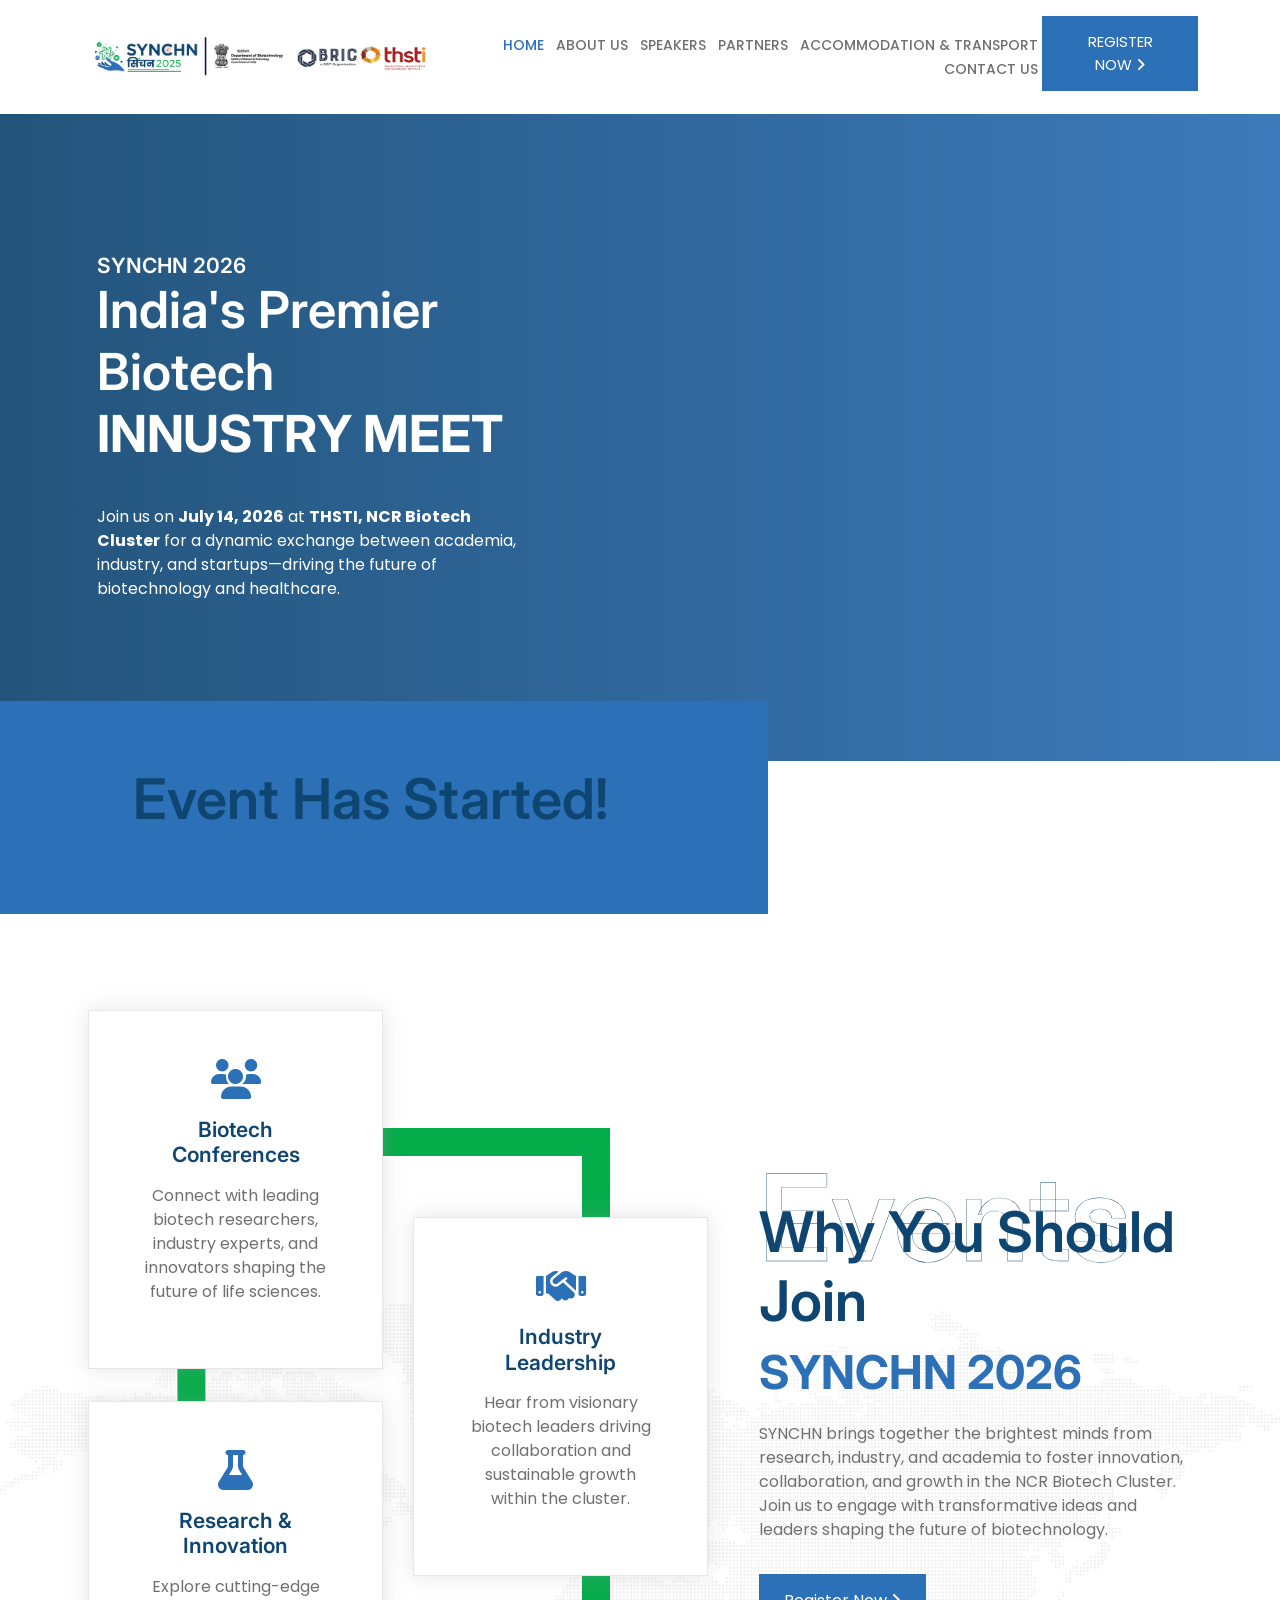
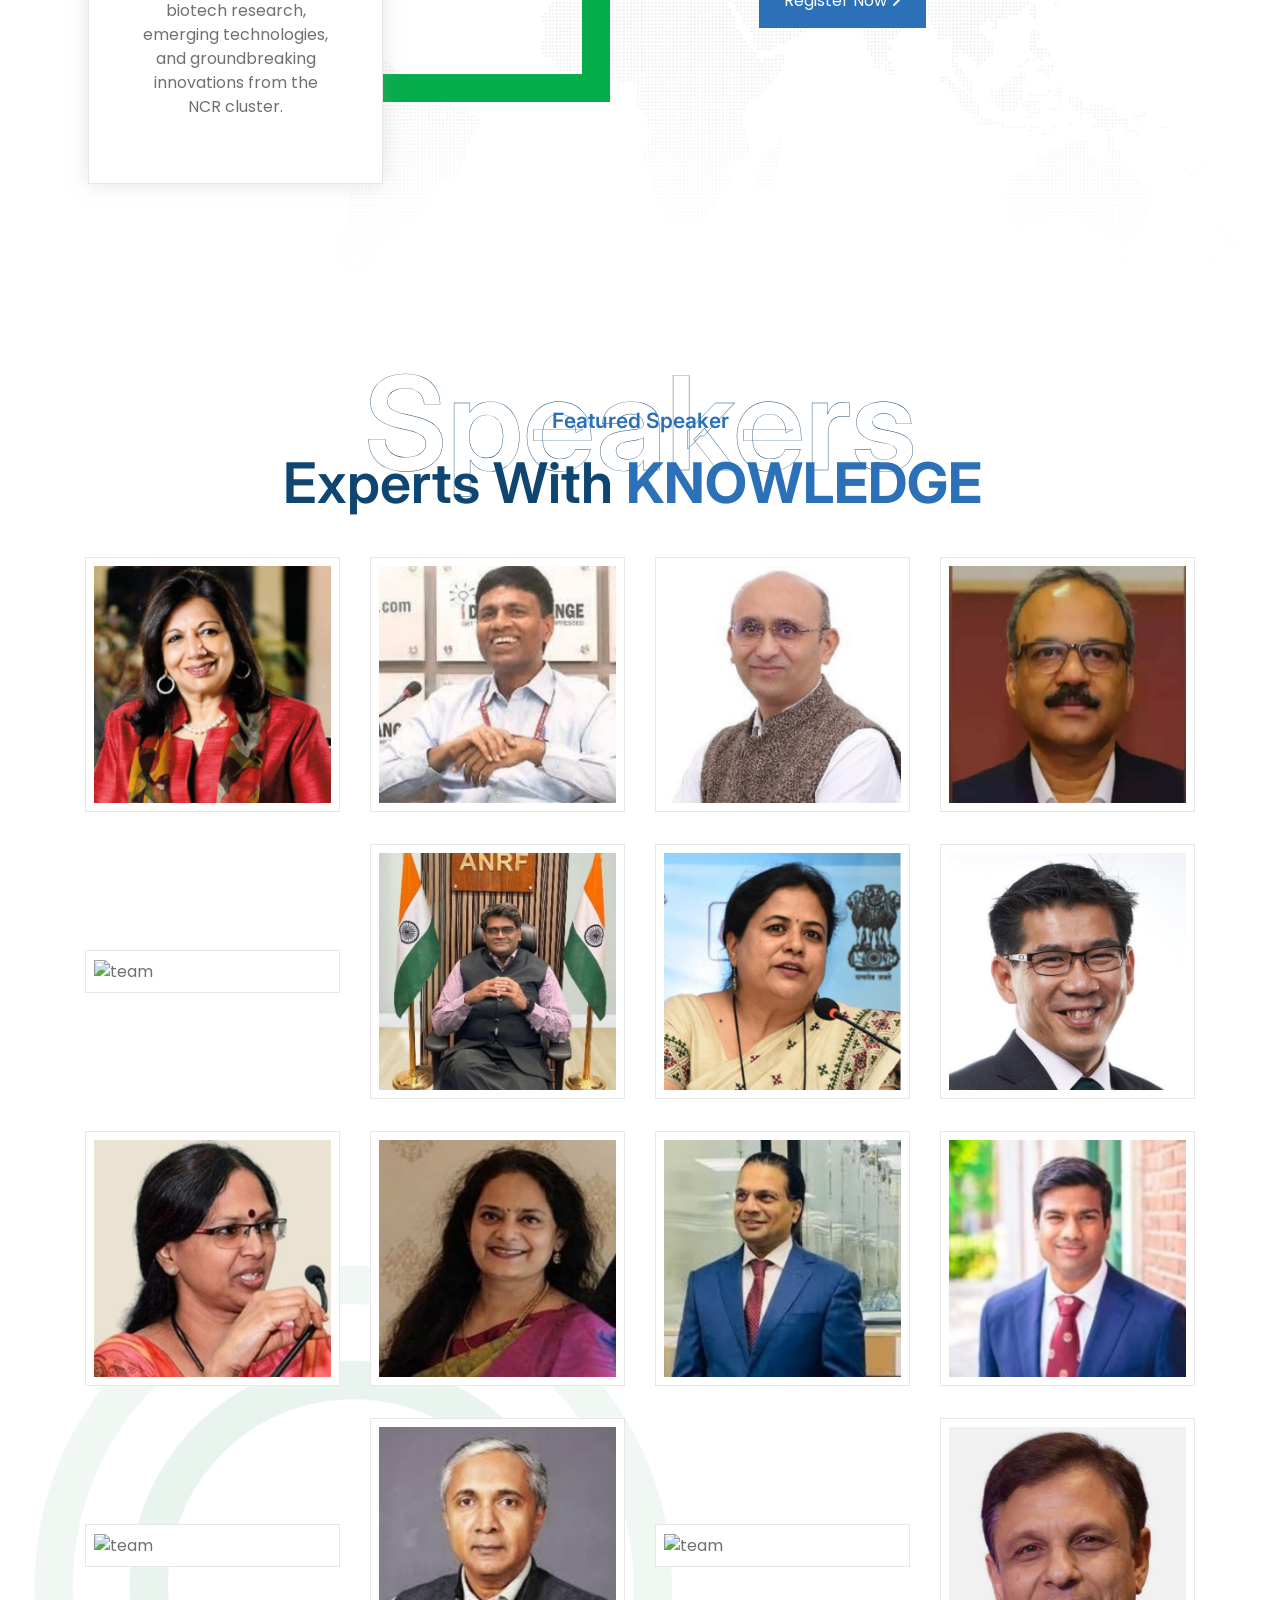
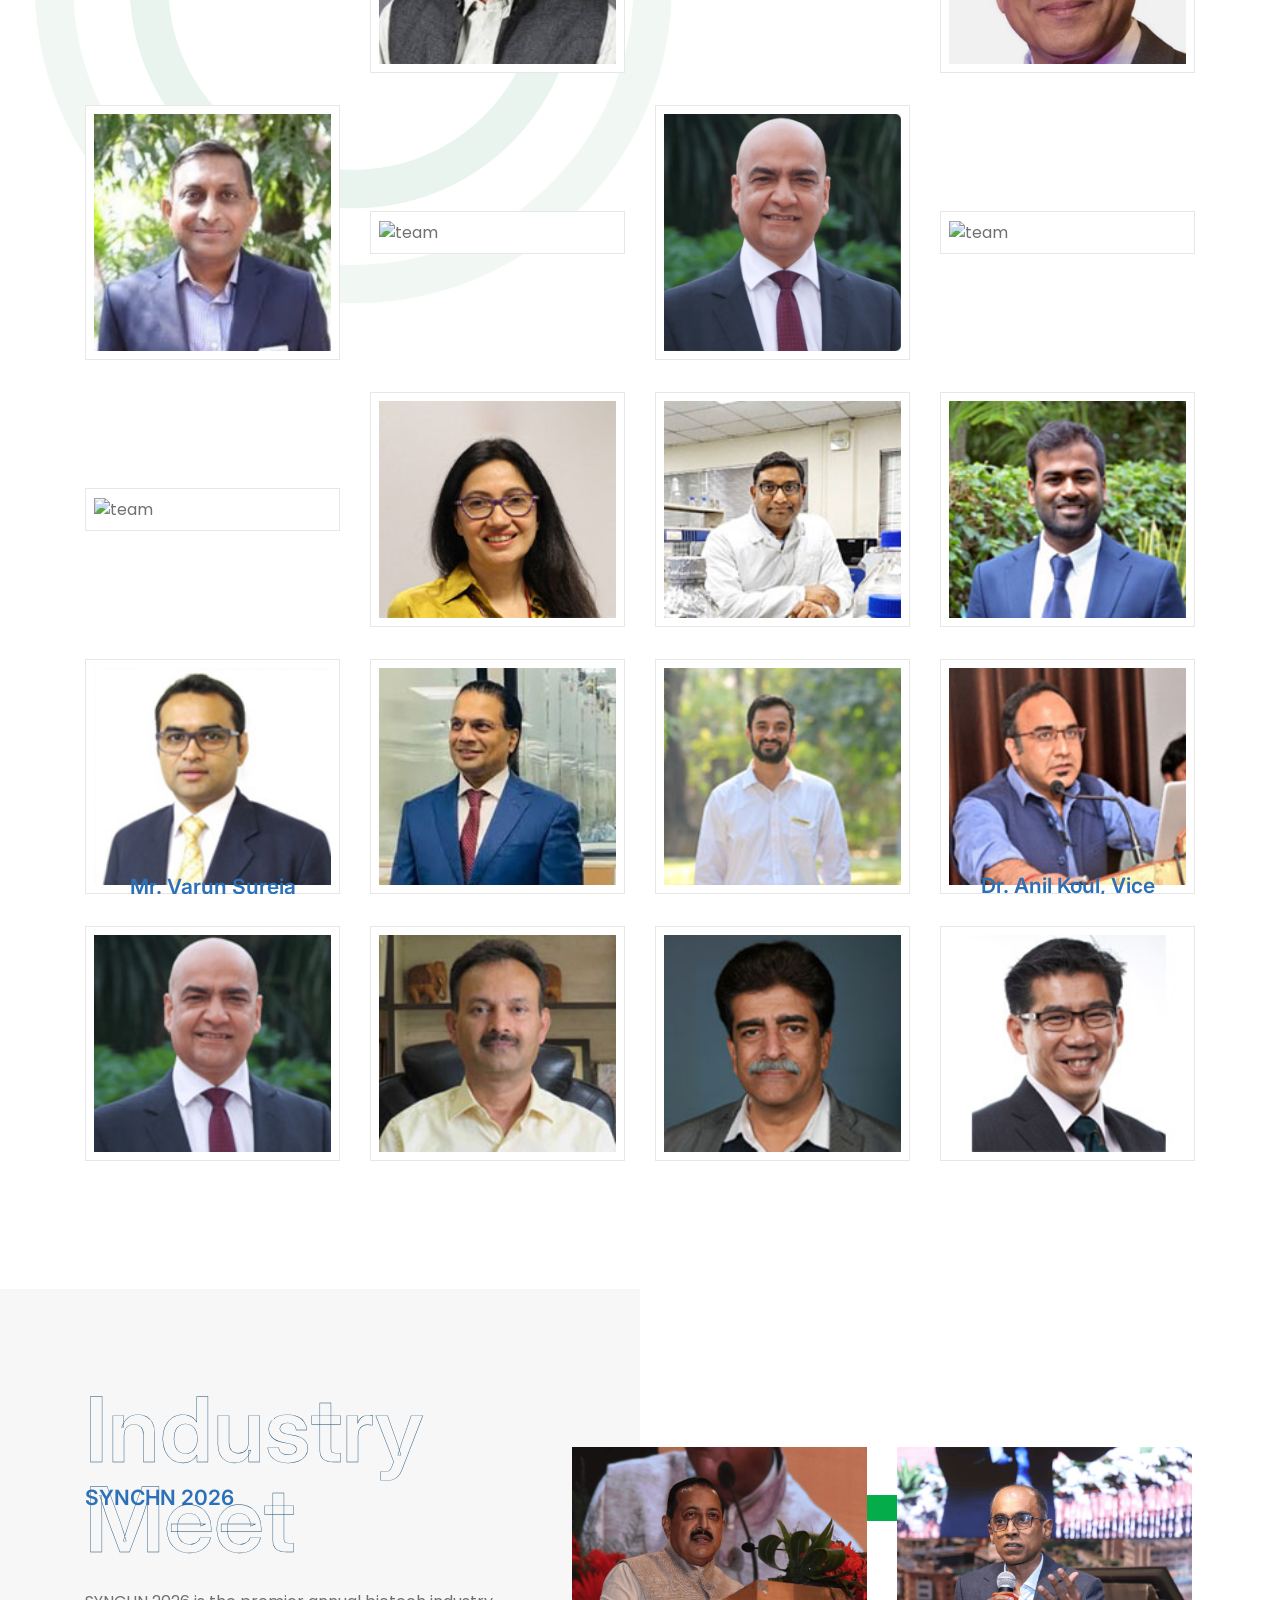
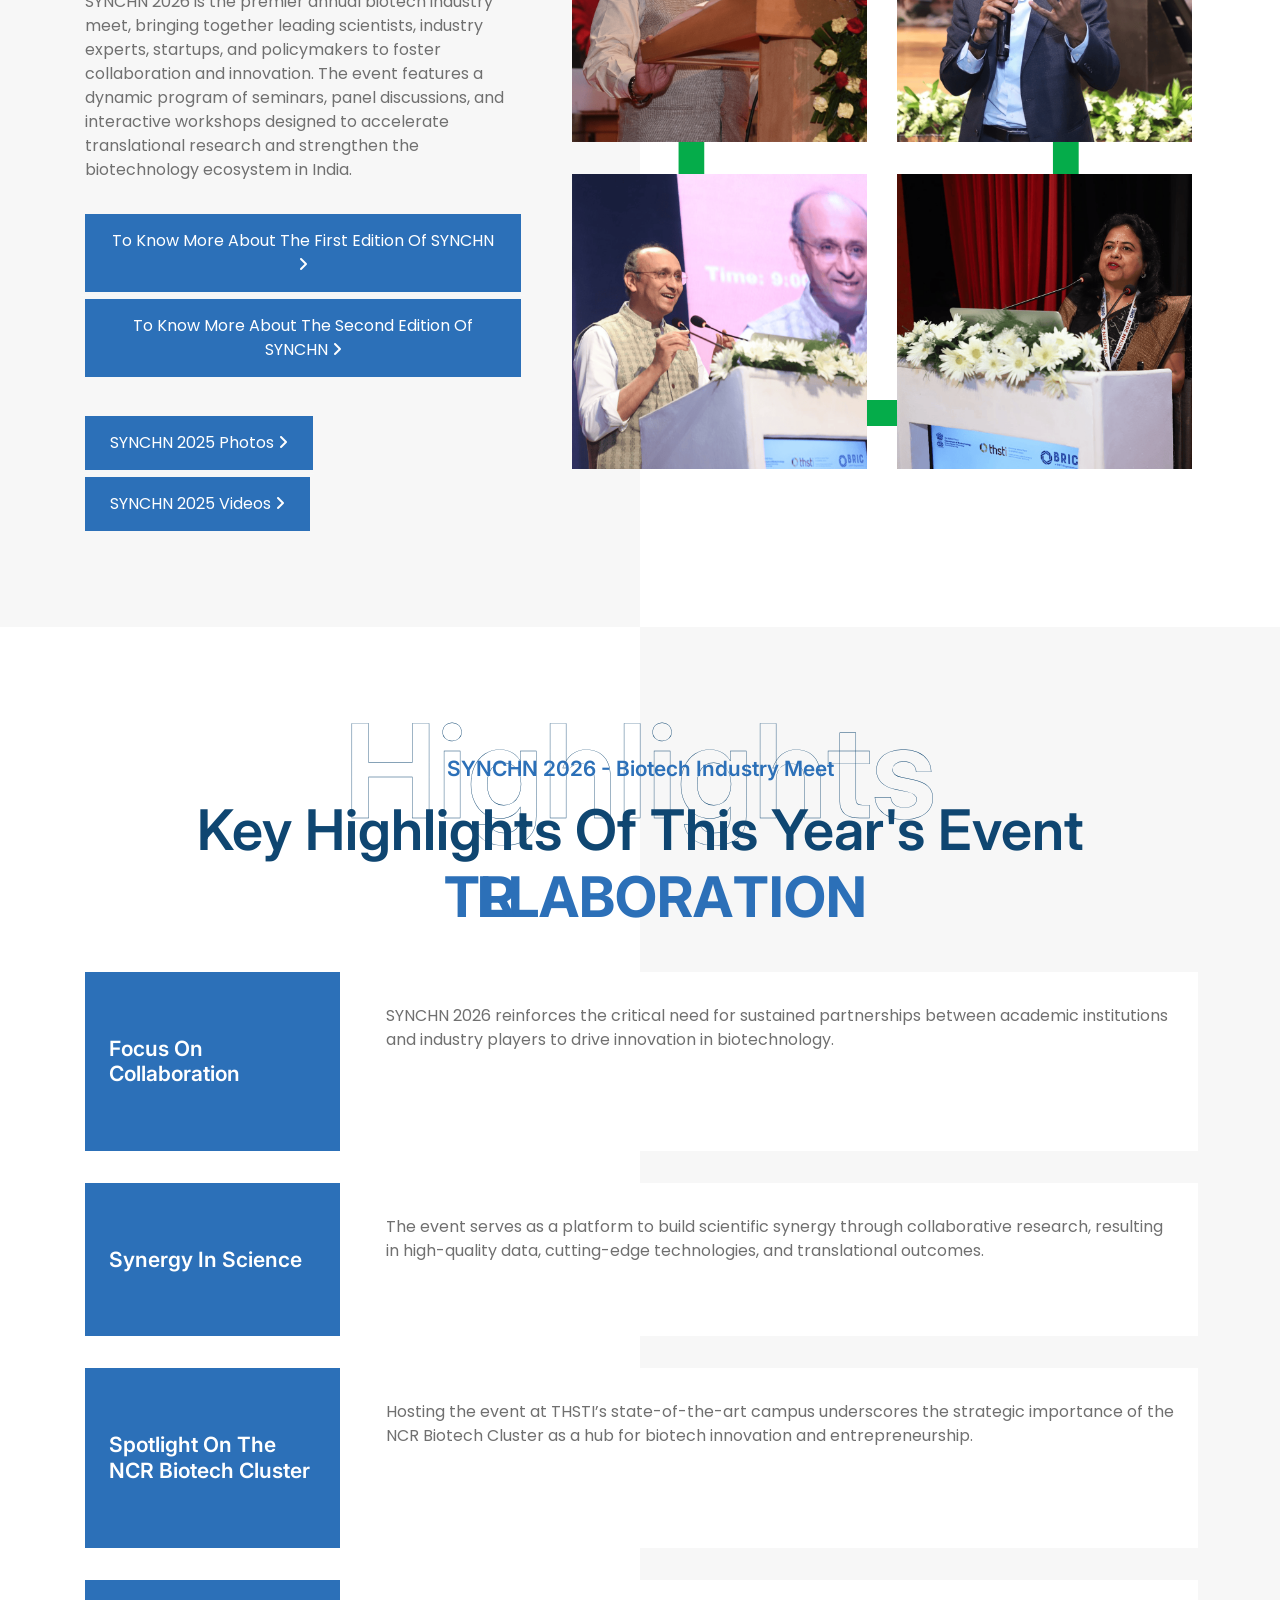
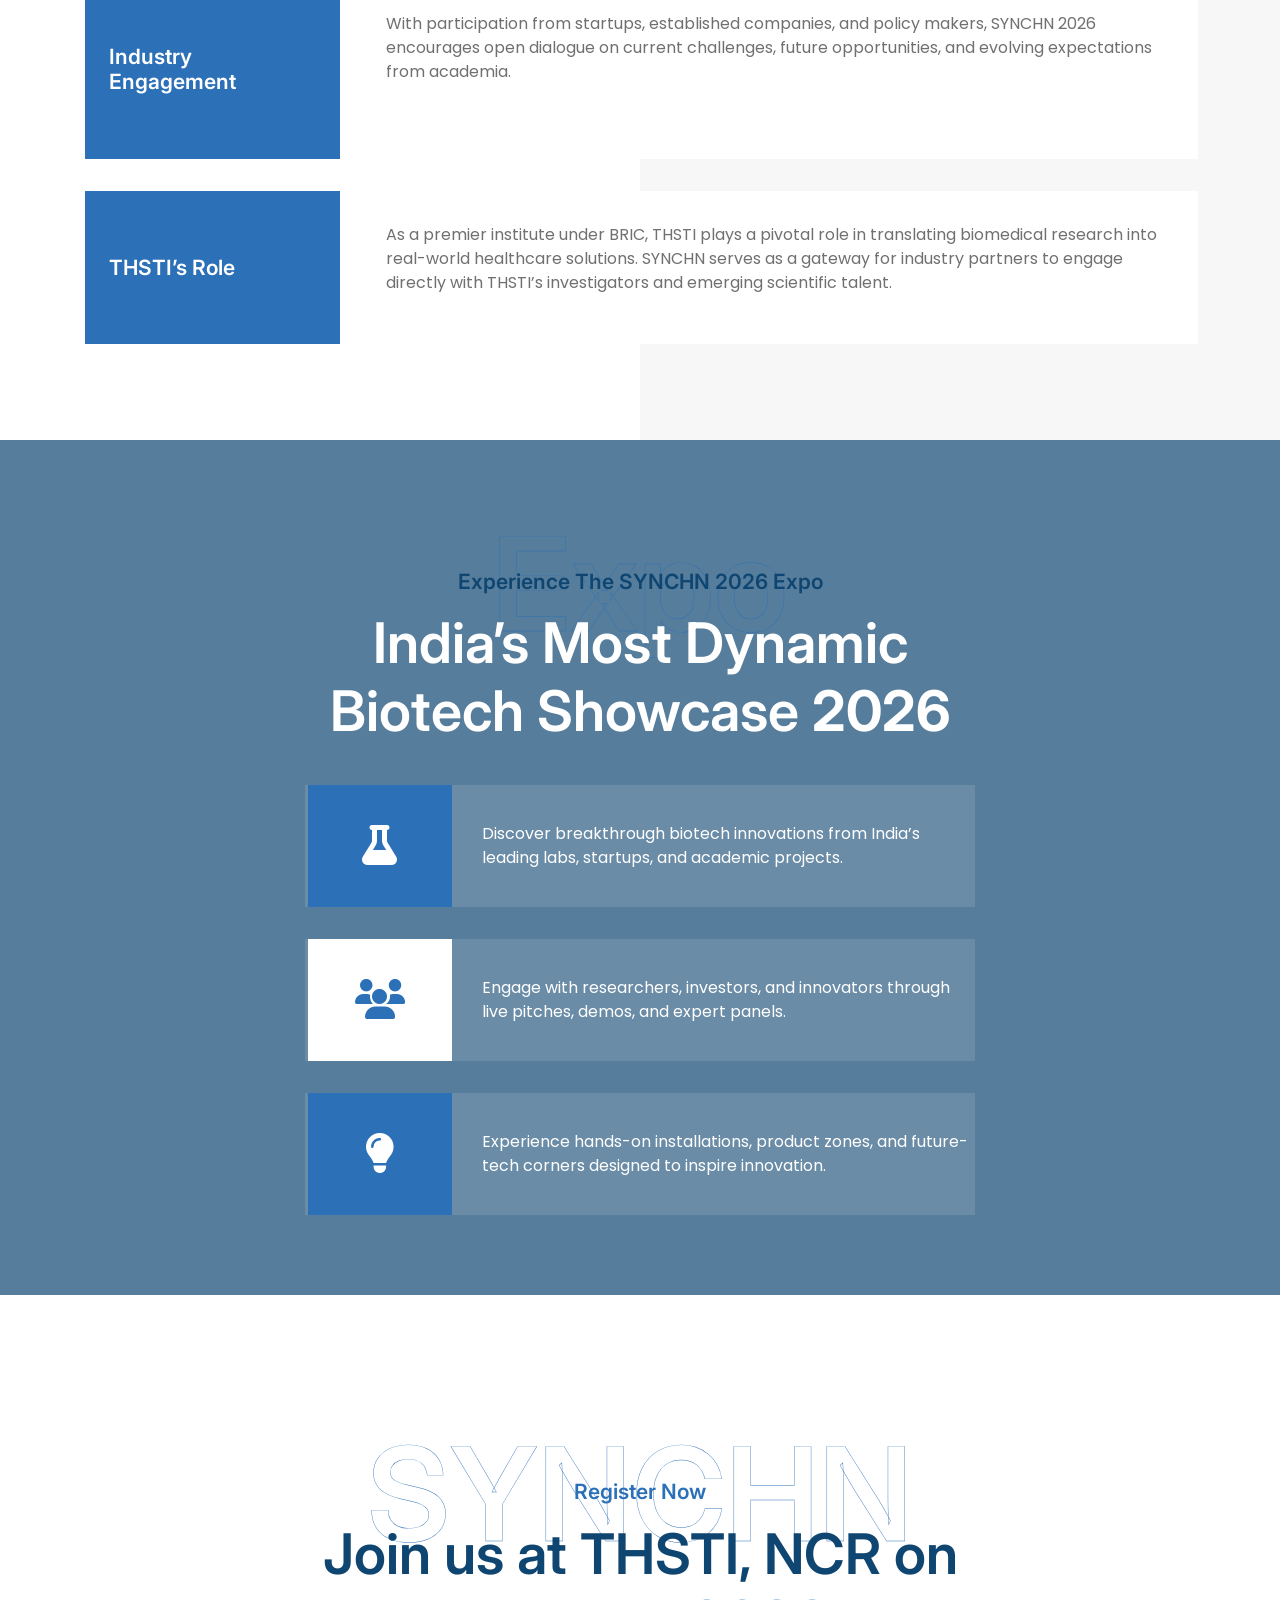
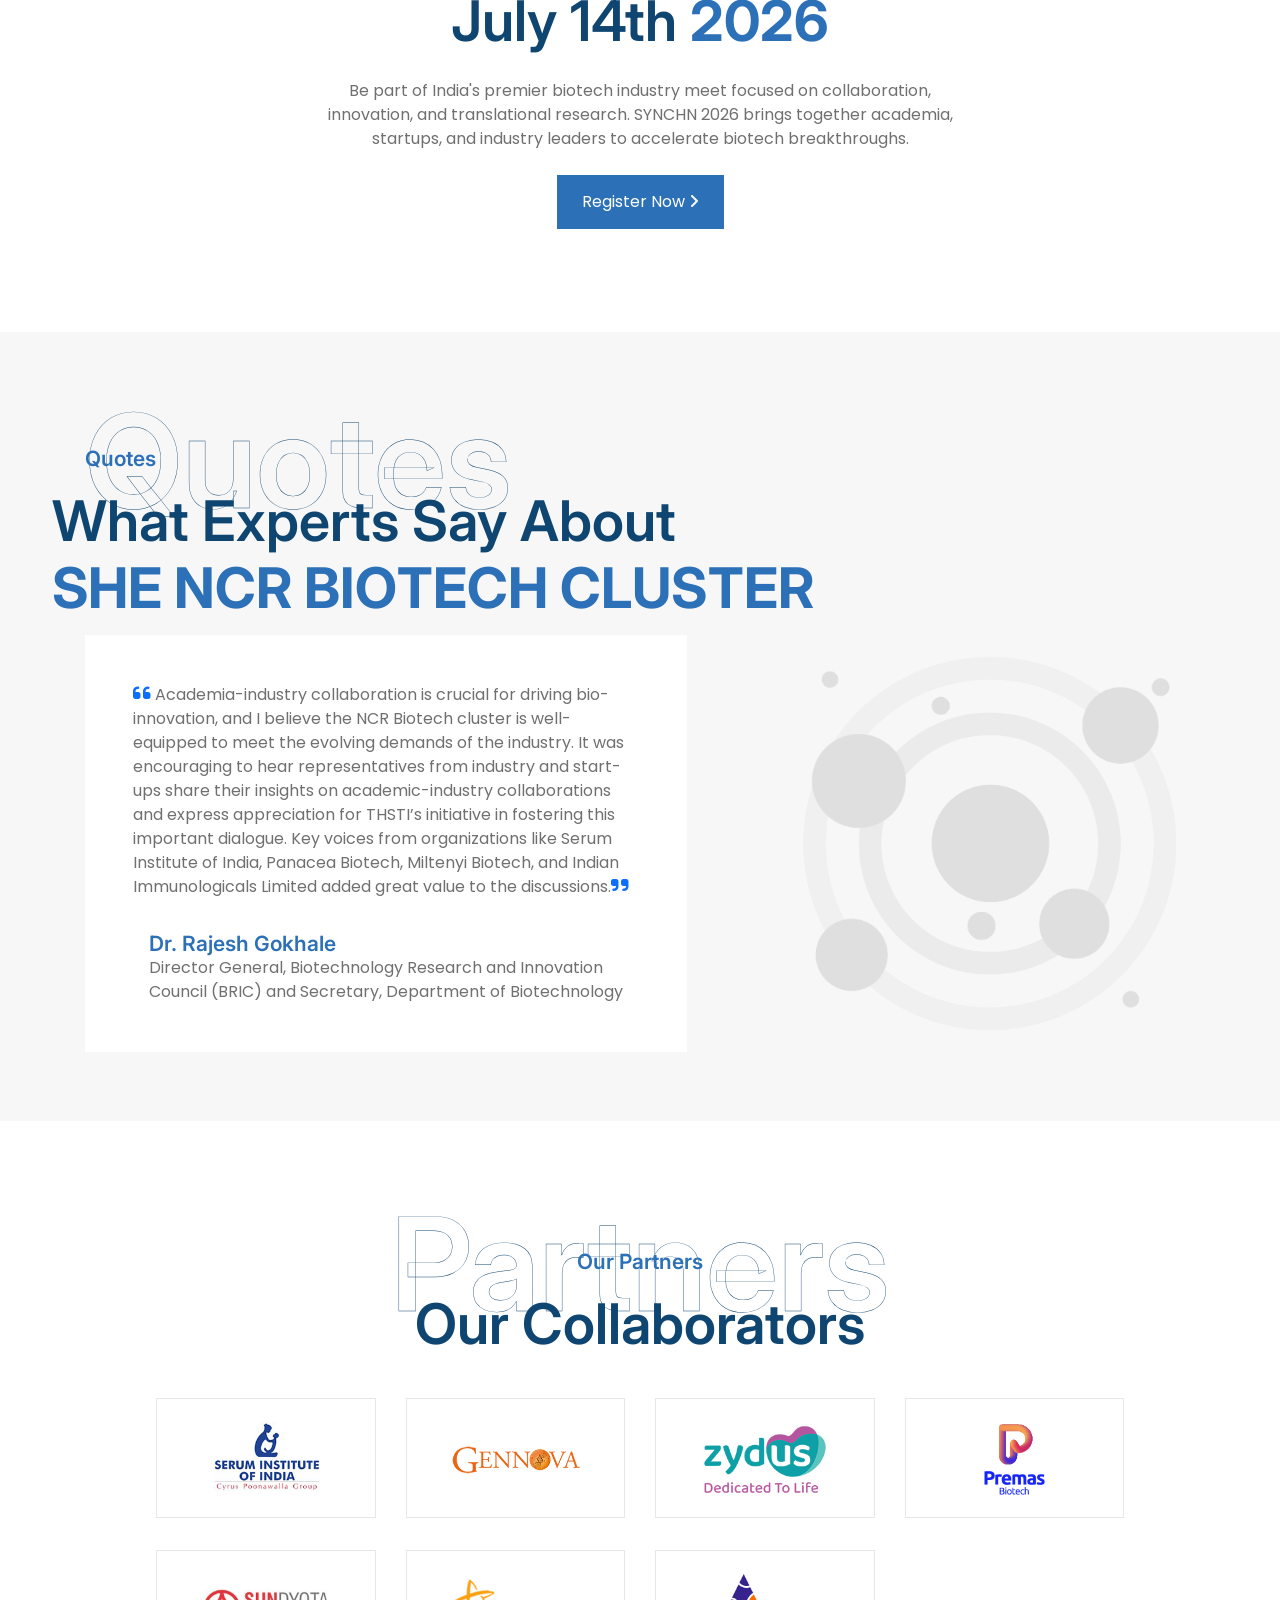
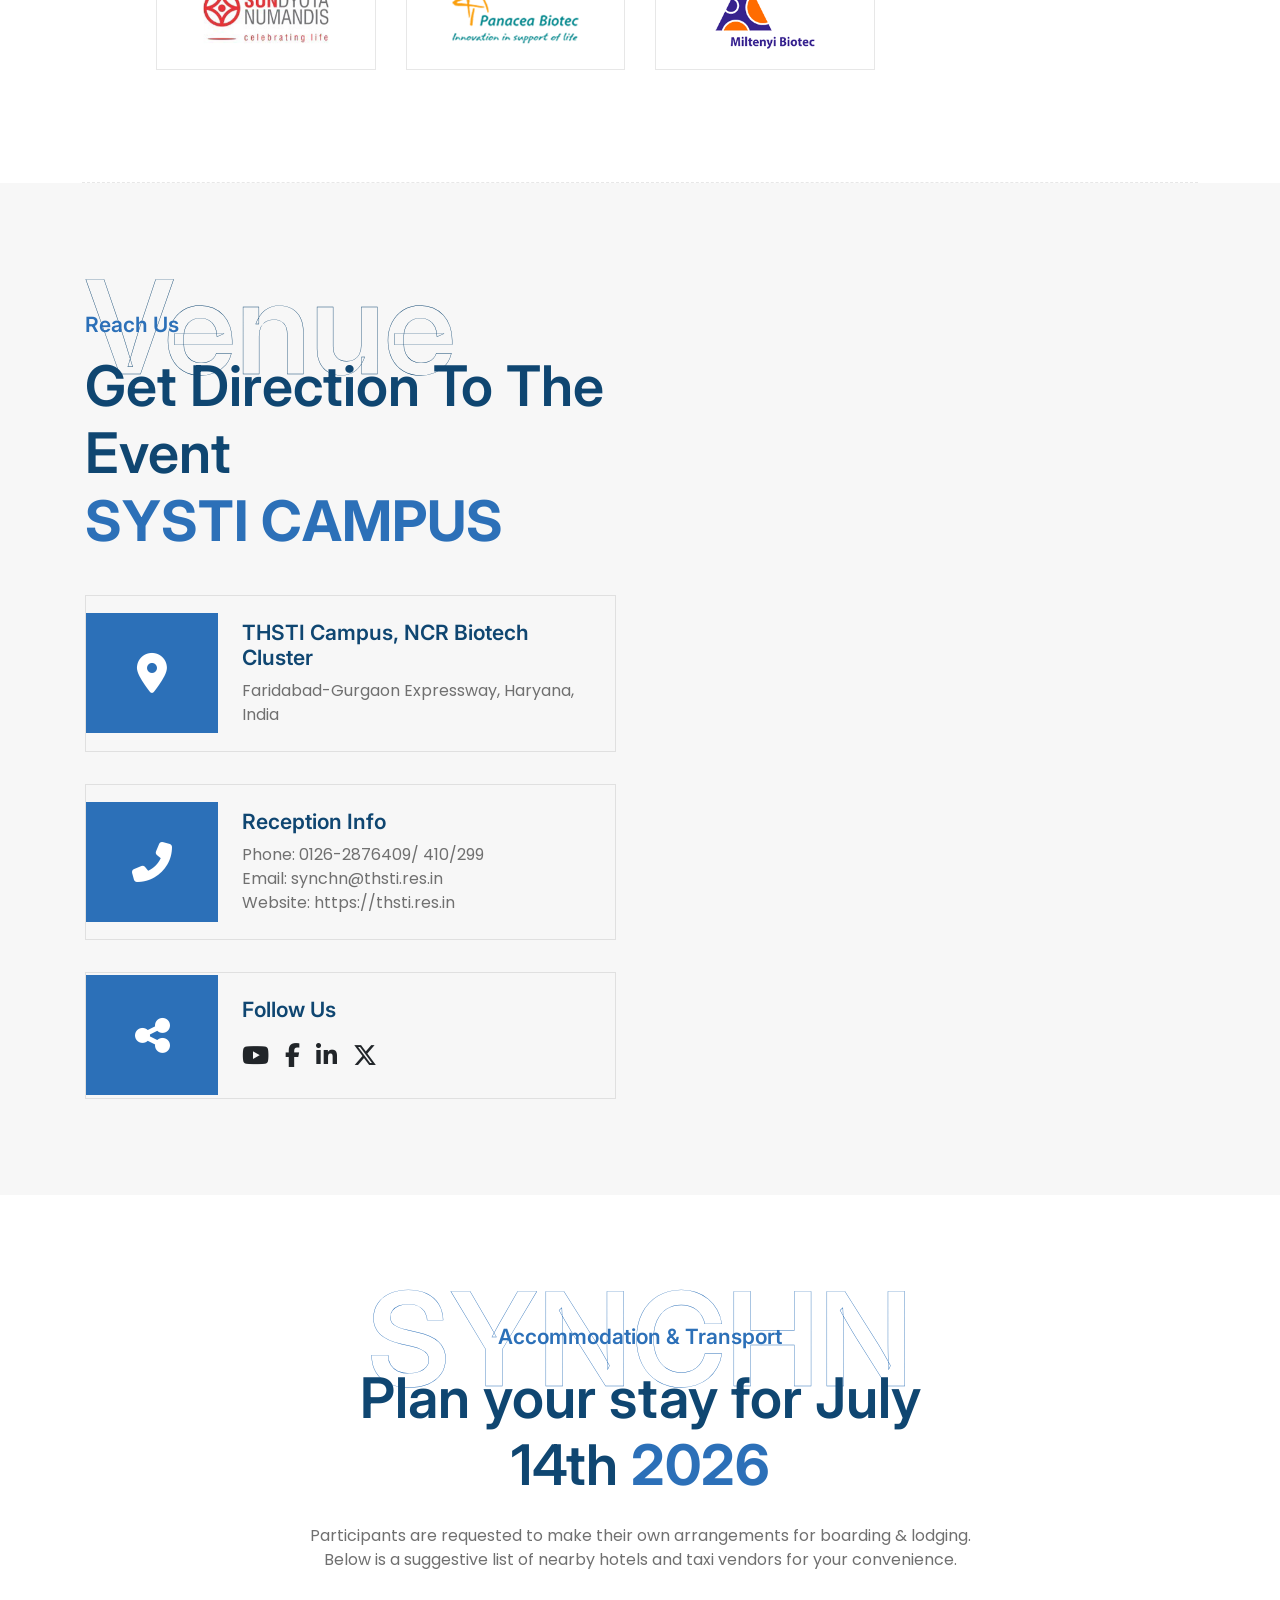
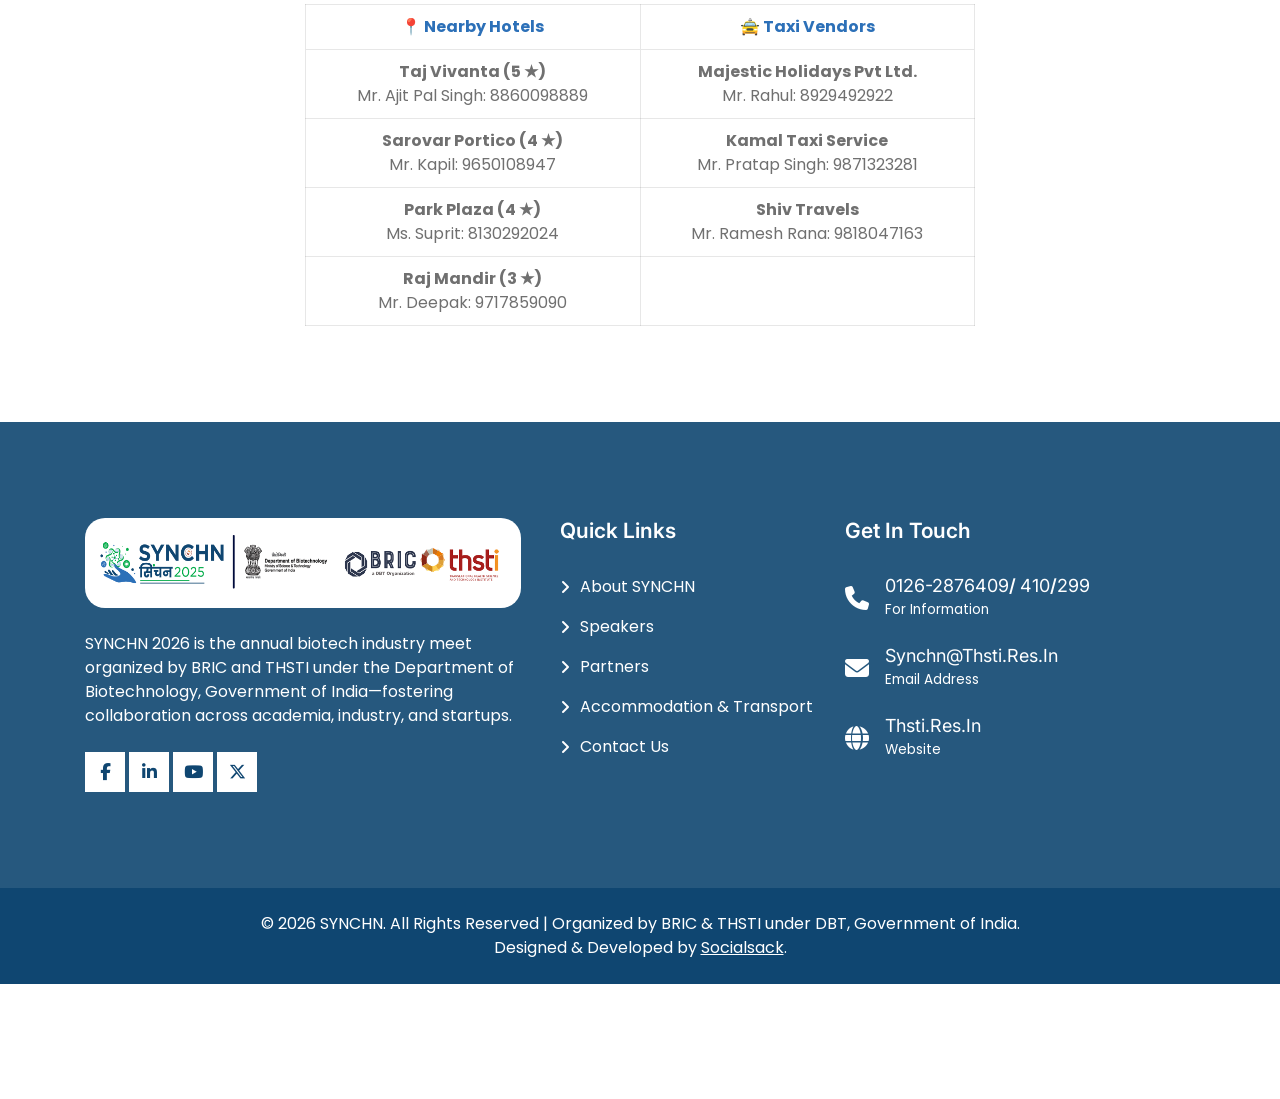
==== index.html @ a52e5fb8 "GO" ====
<!DOCTYPE html>
<html xmlns="http://www.w3.org/1999/xhtml" lang="zxx">
 <head>
 <meta charset="UTF-8" />
 <meta name="viewport" content="width=device-width, initial-scale=1" />

 <title>SYNCHN 2026 – India's Premier Biotech Industry Meet</title>

 <!-- SEO Meta Tags -->
 <meta
 name="description"
 content="SYNCHN 2026 is India's leading biotech industry meet promoting synergy between academia, industry, and startups. Join us on July 14th, 2026 at THSTI, NCR Biotech Cluster."
 />
 <meta
 name="keywords"
 content="SYNCHN 2026, Biotech Conference India, THSTI, BRIC, DBT, Biotech Innovation, Academia-Industry Meet, Biotechnology, Healthcare Innovation, NCR Biotech Cluster"
 />
 <meta name="author" content="BRIC & THSTI under DBT, Government of India" />

 <!-- Open Graph Meta Tags for Social Sharing -->
 <meta
 property="og:title"
 content="SYNCHN 2026 – India's Premier Biotech Industry Meet"
 />
 <meta
 property="og:description"
 content="Join SYNCHN 2026 on July 14th at THSTI for a powerful exchange of biotech innovation across academia, startups, and industry leaders."
 />
 <meta property="og:type" content="website" />
 <meta property="og:url" content="https://yourdomain.com/" />
 <!-- Replace with actual URL -->
 <meta
 property="og:image"
 content="https://socialsack.github.io/synchn/images/synchn-og-image.webp"
 />
 <!-- Replace with actual image URL -->
 <meta property="og:site_name" content="SYNCHN 2026" />

 <!-- Twitter Card Meta Tags -->
 <meta name="twitter:card" content="summary_large_image" />
 <meta
 name="twitter:title"
 content="SYNCHN 2026 – India's Premier Biotech Industry Meet"
 />
 <meta
 name="twitter:description"
 content="Experience cutting-edge biotech innovation and collaboration at SYNCHN 2026. Organized by BRIC & THSTI under DBT."
 />
 <meta
 name="twitter:image"
 content="https://socialsack.github.io/synchn/images/synchn-og-image.webp"
 />
 <!-- Replace with actual image -->

 <!-- Favicon -->
 <link rel="icon" href="/favicon.ico" type="image/x-icon" />
 <link rel="apple-touch-icon" sizes="180x180" href="/apple-touch-icon.png" />
 <link rel="icon" type="image/png" sizes="32x32" href="/favicon-32x32.png" />
 <link rel="icon" type="image/png" sizes="16x16" href="/favicon-16x16.png" />

 <!-- Canonical Link -->
 <link rel="canonical" href="https://yourdomain.com/" />
 <!-- Favicon -->
 <link rel="shortcut icon" type="image/x-icon" href="images/favicon.png" />
 <!-- Bootstrap core CSS -->
 <link href="css/bootstrap.min.css" rel="stylesheet" type="text/css" />
 <!--Custom CSS-->
 <link href="css/style.css" rel="stylesheet" type="text/css" />
 <!--Plugin CSS-->
 <link href="css/plugin.css" rel="stylesheet" type="text/css" />

 <!--Font Awesome-->
 <link
 href="https://cdnjs.cloudflare.com/ajax/libs/font-awesome/6.5.0/css/all.min.css"
 rel="stylesheet"
 />
 <link rel="stylesheet" href="fonts/line-icons.css" type="text/css" />
 
 <style>
 html {
 scroll-behavior: smooth;
 }

 .video-bg{
 width:100%;
 height:auto;
 object-fit:cover;
 }

 img{
 max-width:100%;
 height:auto;
 }

 .navbar-brand img{
 max-height:70px;
 object-fit:contain;
 }
 </style>
 
</head>

 <body>
 <!-- Preloader -->
 <div id="preloader">
 <div class="w-100 h-100 d-flex align-items-center justify-content-center">
 <p class="loader"></p>
 </div>
 </div>
 <!-- Preloader Ends -->

 <!-- header starts -->
 <header class="main_header_area">
 <!-- Navigation Bar -->
 <div class="header_menu" id="header_menu">
 <nav class="navbar navbar-default">
 <div class="container">
 <div
 class="navbar-flex d-flex align-items-center justify-content-between w-100 pb-2 pt-2"
 >
 <!-- Brand and toggle get grouped for better mobile display -->
 <div class="navbar-header">
 <a class="navbar-brand" href="index.html">
 <img src="images/logo.png" alt="image" />
 <img src="images/logo.png" alt="image" />
 </a>
 </div>
 <!-- Collect the nav links, forms, and other content for toggling -->
 <div
 class="navbar-collapse1 d-flex align-items-center"
 id="bs-example-navbar-collapse-1"
 >
 <ul class="nav navbar-nav" id="responsive-menu">
 <li class="dropdown submenu active">
 <a href="index.html" class="">Home</a>
 </li>

 <li><a href="#about-us" class="">About Us</a></li>
 <li><a href="#speakers" class="">Speakers</a></li>
 <!-- <li class="submenu dropdown">
 <a
 href="#"
 class="dropdown-toggle"
 data-toggle="dropdown"
 role="button"
 aria-haspopup="true"
 aria-expanded="false"
 >Pages
 <i class="fas fa-caret-down ms-1" aria-hidden="true"></i
 ></a>
 <ul class="dropdown-menu">
 <li><a href="event-schedule.html">Event Schedule</a></li>
 <li><a href="event-detail.html">Event Detail</a></li>
 <li><a href="speakers.html">Speaker Lists</a></li>
 <li><a href="speaker-detail.html">Speaker Detail</a></li>
 <li><a href="sponsors.html">Sponsors</a></li>
 <li><a href="pricing.html">Pricing</a></li>
 <li><a href="gallery.html">Gallery</a></li>
 <li><a href="testimonials.html">Testimonials</a></li>
 <li><a href="faq.html">Faq</a></li>
 <li><a href="comingsoon.html">Coming Soon</a></li>
 <li><a href="search-result.html">Search Result</a></li>
 <li><a href="404.html">404 Error</a></li>
 </ul>
 </li> -->
 <!-- <li class="submenu dropdown">
 <a
 href="#"
 class="dropdown-toggle"
 data-toggle="dropdown"
 role="button"
 aria-haspopup="true"
 aria-expanded="false"
 >Shop
 <i class="fas fa-caret-down ms-1" aria-hidden="true"></i
 ></a>
 <ul class="dropdown-menu">
 <li><a href="products.html">Product Lists</a></li>
 <li><a href="product-detail.html">Product Detail</a></li>
 <li><a href="cart.html">Cart</a></li>
 <li><a href="checkout.html">Checkout</a></li>
 <li><a href="myaccount.html">My Account</a></li>
 </ul>
 </li>
 <li class="submenu dropdown">
 <a
 href="#"
 class="dropdown-toggle"
 data-toggle="dropdown"
 role="button"
 aria-haspopup="true"
 aria-expanded="false"
 >News
 <i class="fas fa-caret-down ms-1" aria-hidden="true"></i
 ></a>
 <ul class="dropdown-menu">
 <li><a href="post-grid-1.html">All Posts</a></li>
 <li><a href="detail-1.html">Single Post</a></li>
 </ul>
 </li> -->
 <li><a href="#partners" class="">Partners</a></li>
 <li><a href="#Accommodation-Transport">Accommodation & Transport</a></li>
 <!-- <li><a href="#register" class="">Register</a></li> -->
 <li><a href="#contact-us" class="">Contact Us</a></li>
 <!-- <li class="search-main">
 <a href="#search1" class="mt_search"
 ><i class="fa fa-search fs-5"></i
 ></a>
 </li> -->
 </ul>
 </div>
 <!-- /.navbar-collapse -->
 <div class="register-login">
 <a href="https://thsti.in/SYNCHN/Forms/" class="nir-btn white"
 >Register Now <i class="fa fa-angle-right"></i
 ></a>
 </div>

 <div id="slicknav-mobile"></div>
 </div>
 </div>
 <!-- /.container-fluid -->
 </nav>
 </div>
 <!-- Navigation Bar Ends -->
 </header>
 <!-- header ends -->

 <!-- banner starts -->
 <section
 class="banner pt-10 pb-0 overflow-hidden"
 style="background-image: url(images/pexels-wendy-wei-1190297.jpg)"
 >
 <div class="container">
 <div class="banner-in pt-20">
 <div class="row my-lg-10">
 <div class="col-xl-5 col-lg-6 mb-10">
 <div class="banner-content text-lg-start text-center pt-lg-5">
 <h4 class="white mb-0">SYNCHN 2026</h4>
 <div class="selector4" style="display: flex">
 <h1 class="ah-headline ah-headline-1 white" style="z-index: 2;">
 <span>India's Premier Biotech</span>
 <span
 class="ah-words-wrapper white text-center text-lg-start z-10"
 >
 <b class="is-visible textcap">Conference</b>
 <b>Industry&nbsp;Meet</b>
 <b>Innovation&nbsp;Forum</b>
 </span>
 </h1>
 </div>
 <p class="mb-0 white pt-lg-4">
 Join us on <strong>July 14, 2026</strong> at
 <strong>THSTI, NCR Biotech Cluster</strong> for a dynamic exchange between academia, industry, and startups—driving the future of biotechnology and healthcare.
 </p>
 </div>
 </div>
 <div class="col-xl-7 col-lg-6">
 <div
 class="banner-image"
 
 >
 <video autoplay muted loop playsinline preload="metadata" class="video-bg rounded-5">
 <source src="images/intro.mp4" type="video/mp4" />
 Your browser does not support the video tag.
 </video>
 <!-- <video src="/images/intro.mp4"></video> -->
 <!-- <img src="images/man4.png" alt="Scientist Illustration" /> -->
 </div>
 </div>
 </div>
 </div>
 </div>
 <div class="color-overlay"></div>
 </section>

 <!-- banner ends -->

 <!-- coming counter starts -->
 <section class="coming-countermain p-0">
 <div class="container">
 <div class="row">
 <div class="col-lg-7">
 <div
 class="coming-counter d-md-flex align-items-center justify-content-between p-4 py-5 text-md-start text-center"
 data-date="2026-07-14T00:00:00"
 >
 <div class="counter-box">
 <span class="count-num days">00</span><br />Days
 </div>
 <div class="counter-box">
 <span class="count-num hours">00</span><br />Hours
 </div>
 <div class="counter-box">
 <span class="count-num minutes">00</span><br />Minutes
 </div>
 <div class="counter-box">
 <span class="count-num seconds">00</span><br />Seconds
 </div>
 </div>
 </div>
 </div>
 </div>
 </section>

 <!-- coming counter Ends -->

 <!-- about-us starts -->
 <section
 class="about-us about-features pt-12 pb-8"
 style="background-image: url(images/testimonial-1.png)"
 >
 <div class="container">
 <div class="about-image-box">
 <div class="row d-flex align-items-center justify-content-between">
 <div class="col-lg-7 pe-lg-4">
 <div
 class="about-features"
 style="background-image: url(images/contentbg.png)"
 >
 <div class="row align-items-center">
 <div class="col-lg-6">
 <div
 class="features-infobox border-all p-5 box-shadow bg-white text-center mb-4"
 >
 <div class="infobox-icon mb-2">
 <i class="fa fa-users fs-1 theme"></i>
 </div>
 <div class="box-body">
 <h4 class="infobox-title">Biotech Conferences</h4>
 <p class="mb-2">
 Connect with leading biotech researchers, industry
 experts, and innovators shaping the future of life
 sciences.
 </p>
 <!-- <a
 href="#"
 class="theme"
 aria-label="Learn more about Biotech Conferences"
 >Learn More <i class="fa fa-angle-right"></i
 ></a> -->
 </div>
 </div>
 <div
 class="features-infobox border-all p-5 box-shadow bg-white text-center mb-4"
 >
 <div class="infobox-icon mb-2">
 <i class="fa fa-flask fs-1 theme"></i>
 </div>
 <div class="box-body">
 <h4 class="infobox-title">Research & Innovation</h4>
 <p class="mb-2">
 Explore cutting-edge biotech research, emerging
 technologies, and groundbreaking innovations from the
 NCR cluster.
 </p>
 <!-- <a
 href="#"
 class="theme"
 aria-label="Learn more about Research and Innovation"
 >Learn More <i class="fa fa-angle-right"></i
 ></a> -->
 </div>
 </div>
 </div>
 <div class="col-lg-6">
 <div
 class="features-infobox border-all p-5 box-shadow bg-white text-center mb-4"
 >
 <div class="infobox-icon mb-2">
 <i class="fa fa-handshake fs-1 theme"></i>
 </div>
 <div class="box-body">
 <h4 class="infobox-title">Industry Leadership</h4>
 <p class="mb-2">
 Hear from visionary biotech leaders driving
 collaboration and sustainable growth within the
 cluster.
 </p>
 <!-- <a
 href="#"
 class="theme"
 aria-label="Learn more about Industry Leadership"
 >Learn More <i class="fa fa-angle-right"></i
 ></a> -->
 </div>
 </div>
 </div>
 </div>
 </div>
 </div>
 <div class="col-lg-5 ps-lg-4">
 <div class="about-content text-center text-lg-start mb-4">
 <h4 class="h-title events-head">Events</h4>
 <div
 class="selector4"
 style="display: flex; justify-content: center"
 >
 <h2 class="ah-headline">
 <span>Why You Should Join </span>
 <span class="ah-words-wrapper white theme events-ah-words about-us-style" >
 <b class="is-visible textcap">SYNCHN&nbsp;2026</b>
 <b>SYNCHN&nbsp;2026</b>
 <!-- <b>Biotech&nbsp;Forum</b>
 <b>Innovation &nbsp; Expo</b> -->
 </span>
 </h2>
 </div>
 <p class="mb-4">
 SYNCHN brings together the brightest minds from research,
 industry, and academia to foster innovation, collaboration,
 and growth in the NCR Biotech Cluster. Join us to engage with
 transformative ideas and leaders shaping the future of
 biotechnology.
 </p>
 <a
 href="https://thsti.in/SYNCHN/Forms/"
 class="nir-btn"
 aria-label="Join SYNCHN Summit event"
 >Register Now <i class="fa fa-angle-right"></i
 ></a>
 </div>
 </div>
 </div>
 </div>
 </div>
 </section>
 <!-- about-us ends -->

 <!-- our teams starts -->
 <section
 class="event-team"
 style="background-image: url(images/manbg.png)"
 id="speakers"
 >
 <div class="container">
 <div class="section-title mb-5 w-75 mx-auto text-center">
 <h3 class="h-title">Speakers</h3>
 <h4 class="theme">Featured Speaker</h4>
 <div class="selector4" style="display: flex; justify-content: center">
 <h2 class="ah-headline mb-0">
 <span>Experts with </span>
 <span class="ah-words-wrapper white theme">
 <b class="is-visible textcap">Knowledge</b>
 <b>Knowledge</b>
 </span>
 </h2>
 </div>
 </div>

 <div class="team-main">
 <div class="row align-items-center justify-content-center">
            <div class="col-lg-3 col-md-6 mb-4">
              <div class="team-list position-relative">
                <div class="team-image border-all p-2 bg-white">
                  <img src="images/featuredSpeakers/c1.png" alt="team" />
                </div>
                <div class="team-content text-center p-4">
                  <h4 class="mb-0 theme">Dr. Kiran Mazumdar Shaw</h4>
                  <p class="mb-3 white">Biocon</p>
                </div>
                <div class="overlay"></div>
              </div>
            </div>

              <div class="col-lg-3 col-md-6 mb-4">
              <div class="team-list position-relative">
                <div class="team-image border-all p-2 bg-white">
                 <img src="images/featuredSpeakers/c2.png" alt="team" />
                </div>
                <div class="team-content text-center p-4">
                  <h4 class="mb-0 theme">M. Srinivas</h4>
                  <p class="mb-3 white"> Member ,NITI Aayog</p>
                </div>
                <div class="overlay"></div>
              </div>
            </div>

              <div class="col-lg-3 col-md-6 mb-4">
              <div class="team-list position-relative">
                <div class="team-image border-all p-2 bg-white">
                 <img src="images/featuredSpeakers/c3.png" alt="team" />
                </div>
                <div class="team-content text-center p-4">
                  <h4 class="mb-0 theme">Dr. Rajesh S. Gokhale
</h4>
                  <p class="mb-3 white"> DBT</p>
                </div>
                <div class="overlay"></div>
              </div>
            </div>

              <div class="col-lg-3 col-md-6 mb-4">
              <div class="team-list position-relative">
                <div class="team-image border-all p-2 bg-white">
                  <img src="images/featuredSpeakers/c4.png" alt="team" />
                </div>
                <div class="team-content text-center p-4">
                  <h4 class="mb-0 theme">Dr. Rajeev Singh Raghuvanshi
</h4>
                  <p class="mb-3 white"> Drugs Controller General of India (DCGI), CDSCO</p>
                </div>
                <div class="overlay"></div>
              </div>
            </div>

            <div class="col-lg-3 col-md-6 mb-4">
              <div class="team-list position-relative">
                <div class="team-image border-all p-2 bg-white">
                 <img src="images/featuredSpeakers/c5.png" alt="team" />
                </div>
                <div class="team-content text-center p-4">
                  <h4 class="mb-0 theme">Dr. Shivkumar Kalyanaraman
</h4>
                  <p class="mb-3 white"> ANRF</p>
                </div>
                <div class="overlay"></div>
              </div>
            </div>

            <div class="col-lg-3 col-md-6 mb-4">
              <div class="team-list position-relative">
                <div class="team-image border-all p-2 bg-white">
                  <img src="images/featuredSpeakers/c6.png" alt="team" />
                </div>
                <div class="team-content text-center p-4">
                  <h4 class="mb-0 theme">Dr. Alka Sharma
</h4>
                  <p class="mb-3 white">ICMR</p>
                </div>
                <div class="overlay"></div>
              </div>
            </div>

            <div class="col-lg-3 col-md-6 mb-4">
              <div class="team-list position-relative">
                <div class="team-image border-all p-2 bg-white">
                 <img src="images/featuredSpeakers/c7.png" alt="team" />
                </div>
                <div class="team-content text-center p-4">
                  <h4 class="mb-0 theme">Dr. Roger Foo
</h4>
                  <p class="mb-3 white">National University of Singapore</p>
                </div>
                <div class="overlay"></div>
              </div>
            </div>
            <div class="col-lg-3 col-md-6 mb-4">
              <div class="team-list position-relative">
                <div class="team-image border-all p-2 bg-white">
                <img src="images/featuredSpeakers/c8.png" alt="team" />
                </div>
                <div class="team-content text-center p-4">
                  <h4 class="mb-0 theme">Dr. A. Visala
</h4>
                  <p class="mb-3 white"> CDSCO</p>
                </div>
                <div class="overlay"></div>
              </div>
            </div>

            <div class="col-lg-3 col-md-6 mb-4">
              <div class="team-list position-relative">
                <div class="team-image border-all p-2 bg-white">
                 <img src="images/featuredSpeakers/c9.png" alt="team" />
                </div>
                <div class="team-content text-center p-4">
                  <h4 class="mb-0 theme">Dr. Roli Mathur
</h4>
                  <p class="mb-3 white"> ICMR</p>
                </div>
                <div class="overlay"></div>
              </div>
            </div>

            <div class="col-lg-3 col-md-6 mb-4">
              <div class="team-list position-relative">
                <div class="team-image border-all p-2 bg-white">
                 <img src="images/featuredSpeakers/c10.png" alt="team" />
                </div>
                <div class="team-content text-center p-4">
                  <h4 class="mb-0 theme">Dr. Umesh Shaligram
</h4>
                  <p class="mb-3 white"> Serum Institute of India</p>
                </div>
                <div class="overlay"></div>
              </div>
            </div>

            <div class="col-lg-3 col-md-6 mb-4">
              <div class="team-list position-relative">
                <div class="team-image border-all p-2 bg-white">
                 <img src="images/featuredSpeakers/c11.png" alt="team" />
                </div>
                <div class="team-content text-center p-4">
                  <h4 class="mb-0 theme">Dr. Raches Ella
</h4>
                  <p class="mb-3 white">Bharat Biotech</p>
                </div>
                <div class="overlay"></div>
              </div>
            </div>

            <div class="col-lg-3 col-md-6 mb-4">
              <div class="team-list position-relative">
                <div class="team-image border-all p-2 bg-white">
                 <img src="images/featuredSpeakers/c12.png" alt="team" />
                </div>
                <div class="team-content text-center p-4">
                  <h4 class="mb-0 theme">Dr. Jaydeep Gogtay
</h4>
                  <p class="mb-3 white">, CIPLA</p>
                </div>
                <div class="overlay"></div>
              </div>
            </div>


             <div class="col-lg-3 col-md-6 mb-4">
              <div class="team-list position-relative">
                <div class="team-image border-all p-2 bg-white">
                 <img src="images/featuredSpeakers/c13.png" alt="team" />
                </div>
                <div class="team-content text-center p-4">
                  <h4 class="mb-0 theme">Dr. Vikram Mathews
</h4>
                  <p class="mb-3 white">, CMC</p>
                </div>
                <div class="overlay"></div>
              </div>
            </div>
             <div class="col-lg-3 col-md-6 mb-4">
              <div class="team-list position-relative">
                <div class="team-image border-all p-2 bg-white">
                <img src="images/featuredSpeakers/c14.png" alt="team" />
                </div>
                <div class="team-content text-center p-4">
                  <h4 class="mb-0 theme">Dr. Meta Roestenberg
</h4>
                  <p class="mb-3 white"> Infecta</p>
                </div>
                <div class="overlay"></div>
              </div>
            </div>
             <div class="col-lg-3 col-md-6 mb-4">
              <div class="team-list position-relative">
                <div class="team-image border-all p-2 bg-white">
                <img src="images/featuredSpeakers/c15.png" alt="team" />
                </div>
                <div class="team-content text-center p-4">
                  <h4 class="mb-0 theme">Prof. Pramod Garg
</h4>
                  <p class="mb-3 white"> AIIMS</p>
                </div>
                <div class="overlay"></div>
              </div>
            </div>
             <div class="col-lg-3 col-md-6 mb-4">
              <div class="team-list position-relative">
                <div class="team-image border-all p-2 bg-white">
                <img src="images/featuredSpeakers/c16.png" alt="team" />
                </div>
                <div class="team-content text-center p-4">
                  <h4 class="mb-0 theme">Dr. Premnath Venugopalan
</h4>
                  <p class="mb-3 white"> Venture Centre</p>
                </div>
                <div class="overlay"></div>
              </div>
            </div>
             <div class="col-lg-3 col-md-6 mb-4">
              <div class="team-list position-relative">
                <div class="team-image border-all p-2 bg-white">
              <img src="images/featuredSpeakers/c17.png" alt="team" />
                </div>
                <div class="team-content text-center p-4">
                  <h4 class="mb-0 theme">Dr. Satya Dash
</h4>
                  <p class="mb-3 white"> IKP</p>
                </div>
                <div class="overlay"></div>
              </div>
            </div>
             <div class="col-lg-3 col-md-6 mb-4">
              <div class="team-list position-relative">
                <div class="team-image border-all p-2 bg-white">
                <img src="images/featuredSpeakers/c18.png" alt="team" />
                </div>
                <div class="team-content text-center p-4">
                  <h4 class="mb-0 theme">Mr. Vikram Gupta
</h4>
                  <p class="mb-3 white">IvyCap Ventures</p>
                </div>
                <div class="overlay"></div>
              </div>
            </div>
             <div class="col-lg-3 col-md-6 mb-4">
              <div class="team-list position-relative">
                <div class="team-image border-all p-2 bg-white">
                <img src="images/featuredSpeakers/c19.png" alt="team" />
                </div>
                <div class="team-content text-center p-4">
                  <h4 class="mb-0 theme">Dr. Anamika Gambhir
</h4>
                  <p class="mb-3 white"> DBT</p>
                </div>
                <div class="overlay"></div>
              </div>
            </div>
             <div class="col-lg-3 col-md-6 mb-4">
              <div class="team-list position-relative">
                <div class="team-image border-all p-2 bg-white">
                 <img src="images/featuredSpeakers/c20.png" alt="team" />
                </div>
                <div class="team-content text-center p-4">
                  <h4 class="mb-0 theme">Dr. Dhananjay Patankar
</h4>
                  <p class="mb-3 white"> BRIC-THSTI</p>
                </div>
                <div class="overlay"></div>
              </div>
            </div>
             <div class="col-lg-3 col-md-6 mb-4">
              <div class="team-list position-relative">
                <div class="team-image border-all p-2 bg-white">
                <img src="images/featuredSpeakers/c21.png" alt="team" />
                </div>
                <div class="team-content text-center p-4">
                  <h4 class="mb-0 theme">Dr. Kavita Singh</h4>
                  <p class="mb-3 white"> BRIC-THSTI</p>
                </div>
                <div class="overlay"></div>
              </div>
            </div>
             

             <!-- <div class="col-lg-3 col-md-6 mb-4">
              <div class="team-list position-relative">
                <div class="team-image border-all p-2 bg-white">
                  <img src="images/team/s-2.jpg" alt="team" />
                </div>
                <div class="team-content text-center p-4">
                 <h4 class="mb-0 theme">Dr. Rajesh S. Gokhale</h4>
                  <p class="mb-3 white">Secretary-DBT & DG-BRIC</p>
                </div>
                <div class="overlay"></div>
              </div>
            </div>
             <div class="col-lg-3 col-md-6  mb-4">
              <div class="team-list position-relative">
                <div class="team-image border-all p-2 bg-white">
                  <img src="images/team/s-3.jpg" alt="team" />
                </div>
                <div class="team-content text-center p-4">
                   <h4 class="mb-0 theme">Dr. Shivkumar Kalyanaraman</h4>
                  <p class="mb-3 white">CEO, ANRF</p>
                </div>
                <div class="overlay"></div>
              </div>
            </div> -->

            <!-- <div class="col-lg-4 col-md-6 col-sm-12 mb-4">
              <div class="team-list position-relative mb-4">
                <div class="team-image border-all p-2 bg-white">
                  <img src="images/team/s-2.jpg" alt="team" />
                </div>
                <div class="team-content text-center p-4">
                  <h4 class="mb-0 theme">2.	Dr. Rajesh S. Gokhale</h4>
                  <p class="mb-3 white">Secretary-DBT & DG-BRIC</p>
            
                </div>
                <div class="overlay"></div>
              </div>
              <div class="team-list position-relative">
                <div class="team-image border-all p-2 bg-white">
                  <img src="images/team/s-3.jpg" alt="team" />
                </div>
                <div class="team-content text-center p-4">
                  <h4 class="mb-0 theme">3.	Dr. Shivkumar Kalyanaraman</h4>
                  <p class="mb-3 white">CEO, ANRF</p>
                </div>
                <div class="overlay"></div>
              </div>
            </div> -->
 <div class="col-lg-3 col-md-6 mb-4">
              <div class="team-list position-relative">
                <div class="team-image border-all p-2 bg-white">
                   <img src="images/team/s-4.jpg" alt="team" />
                </div>
                <div class="team-content text-center p-4">
                    <h4 class="mb-0 theme">Ms. Nivruti Rai</h4>
                  <p class="mb-3 white">CEO, Invest India</p>
                                 </div>
                <div class="overlay"></div>
              </div>
            </div>
         <div class="col-lg-3 col-md-6 mb-4">
              <div class="team-list position-relative">
                <div class="team-image border-all p-2 bg-white">
                  <img src="images/team/s-5.jpg" alt="team" />
                </div>
                <div class="team-content text-center p-4">
                  <h4 class="mb-0 theme">Dr Prabuddha Kundu</h4>
                  <p class="mb-3 white">MD, Premas Biotech</p>
                </div>
                <div class="overlay"></div>
              </div>
            </div>
<div class="col-lg-3 col-md-6 mb-4">
              <div class="team-list position-relative">
                <div class="team-image border-all p-2 bg-white">
                  <img src="images/team/s-6.jpg" alt="team" />
                </div>
                <div class="team-content text-center p-4">
                  <h4 class="mb-0 theme">Mr. Harshet Jain</h4>
                  <p class="mb-3 white">Director, Panacea Biotec</p>
                </div>
                <div class="overlay"></div>
              </div>
            </div>
            <div class="col-lg-3 col-md-6 mb-4">
              <div class="team-list position-relative">
                <div class="team-image border-all p-2 bg-white">
                  <img src="images/team/s-7.jpg" alt="team" />
                </div>
                <div class="team-content text-center p-4 varun" >
                  <h4 class="mb-0 theme">Mr. Varun Sureja</h4>
                  <p class="mb-3 white">Senior Vice President- Medical & International Business Affairs, Sundyota Numandis Group</p>
                </div>
                <div class="overlay"></div>
              </div>
            </div>
                        <div class="col-lg-3 col-md-6 mb-4">
              <div class="team-list position-relative">
                <div class="team-image border-all p-2 bg-white">
                  <img src="images/team/s-8.jpg" alt="team" />
                </div>
                <div class="team-content text-center p-4 varun" >
                  <h4 class="mb-0 theme">Dr. Umesh Shaligram</h4>
                  <p class="mb-3 white">ED – R&D, Serum Institute of India</p>
                </div>
                <div class="overlay"></div>
              </div>
            </div>

                        <div class="col-lg-3 col-md-6 mb-4">
              <div class="team-list position-relative">
                <div class="team-image border-all p-2 bg-white">
                  <img src="images/team/s-9.jpg" alt="team" />
                </div>
                <div class="team-content text-center p-4 varun" >
                  <h4 class="mb-0 theme">Mr. Akhil Ravi</h4>
                  <p class="mb-3 white">CEO, Aurigene Pharmaceutical Services</p>
                </div>
                <div class="overlay"></div>
              </div>
            </div>
             <div class="col-lg-3 col-md-6 mb-4">
              <div class="team-list position-relative">
                <div class="team-image border-all p-2 bg-white">
                  <img src="images/team/s-10.jpg" alt="team" />
                </div>
                <div class="team-content text-center p-4 varun" >
                  <h4 class="mb-0 theme">Dr. Anil Koul, Vice President </h4>
                  <p class="mb-3 white">Global Public Health Research, Johnson & Johnson</p>
                </div>
                <div class="overlay"></div>
              </div>
            </div>
               <div class="col-lg-3 col-md-6 mb-4">
              <div class="team-list position-relative">
                <div class="team-image border-all p-2 bg-white">
                  <img src="images/team/s-11.jpg" alt="team" />
                </div>
                <div class="team-content text-center p-4 varun" >
                  <h4 class="mb-0 theme">Mr. Vikram Gupta</h4>
                  <p class="mb-3 white">Founder & Managing Partner, Ivycap Ventures</p>
                </div>
                <div class="overlay"></div>
              </div>
            </div>
                  <div class="col-lg-3 col-md-6 mb-4">
              <div class="team-list position-relative">
                <div class="team-image border-all p-2 bg-white">
                  <img src="images/team/s-12.jpg" alt="team" />
                </div>
                <div class="team-content text-center p-4 varun" >
                  <h4 class="mb-0 theme">Dr. Jitendra Kumar</h4>
                  <p class="mb-3 white">MD, BIRAC</p>
                </div>
                <div class="overlay"></div>
              </div>
            </div>
                  <div class="col-lg-3 col-md-6 mb-4">
              <div class="team-list position-relative">
                <div class="team-image border-all p-2 bg-white">
                  <img src="images/team/s-13.jpg" alt="team" />
                </div>
                <div class="team-content text-center p-4 varun" >
                  <h4 class="mb-0 theme">Mr. G.S. Krishnan</h4>
                  <p class="mb-3 white">Hon. President, ABLE</p>
                </div>
                <div class="overlay"></div>
              </div>
            </div>
                  <div class="col-lg-3 col-md-6 mb-4">
              <div class="team-list position-relative">
                <div class="team-image border-all p-2 bg-white">
                  <img src="images/team/s-14.jpg" alt="team" />
                </div>
                <div class="team-content text-center p-4 varun" >
                  <h4 class="mb-0 theme">Prof. Roger Foo</h4>
                  <p class="mb-0 white">Vice-Dean (Research), Yong Loo Lin School of Medicine, National University of Singapore</p>
                </div>
                <div class="overlay"></div>
              </div>
            </div>
            <!-- <div class="col-lg-3 mb-4">
              <div class="team-list position-relative">
                <div class="team-image border-all p-2 bg-white">
                  <img src="images/team/img5.jpg" alt="team" />
                </div>
                <div class="team-content text-center p-4">
                  <h4 class="mb-0 theme">Horke Pels</h4>
                  <p class="mb-3 white">Head Officer</p>
                  <div class="social-links">
                    <ul>
                      <li>
                        <a href="#"
                          ><i class="fab fa-facebook" aria-hidden="true"></i
                        ></a>
                      </li>
                      <li>
                        <a href="#"
                          ><i class="fab fa-twitter" aria-hidden="true"></i
                        ></a>
                      </li>
                      <li>
                        <a href="#"
                          ><i class="fab fa-instagram" aria-hidden="true"></i
                        ></a>
                      </li>
                    </ul>
                  </div>
                </div>
                <div class="overlay"></div>
              </div>
            </div> -->
          </div>
 <!-- <div class="speaker-btn text-center">
 <a href="speakers.html" class="nir-btn"
 >View All Speakers <i class="fa fa-angle-right"></i
 ></a>
 </div> -->
 </div>
 </div>
 <div class="white-overlay"></div>
 </section>
 <!-- our teams Ends -->




 <!-- about-us starts -->
 <section class="about-us about-before pt-12" id="about-us">
 <div class="container">
 <div class="about-image-box">
 <div class="row d-flex align-items-center justify-content-between">
 <div class="col-lg-5 pe-4">
 <div
 class="about-content section-title text-lg-start text-center mb-4"
 >
 <h3 class="h-title industrymeet" >Industry Meet</h3>
 <h4 class="theme">SYNCHN 2026</h4>
 <!-- <div
 class="selector4"
 style="display: flex; justify-content: center"
 >
 <h2 class="ah-headline">
 <span>Industry Experts with </span>
 <span class="ah-words-wrapper white theme">
 <b class="is-visible textcap">Knowledge</b>
 <b>Knowledge</b>
 </span>
 </h2>
 </div> -->
 <p class="mb-4 mt-10">
 SYNCHN 2026 is the premier annual biotech industry meet,
 bringing together leading scientists, industry experts,
 startups, and policymakers to foster collaboration and
 innovation. The event features a dynamic program of seminars,
 panel discussions, and interactive workshops designed to
 accelerate translational research and strengthen the
 biotechnology ecosystem in India.
 </p>
 <a href="https://thsti.in/SYNCHN/images/SYNCHN_2024_Report.pdf" target="_blank" rel="noopener noreferrer" class="nir-btn">
 To know more about the first edition of SYNCHN <i class="fa fa-angle-right"></i>
 </a>

 <a href="pdf/SYNCHN 2025 Report (1).pdf" target="_blank" rel="noopener noreferrer" class="nir-btn">
 To know more about the second edition of SYNCHN <i class="fa fa-angle-right"></i>
 </a>
 
 </div>
 <a href="https://drive.google.com/drive/folders/1EHM5kZlH4ykQKXWopP77EVMvcesGewX3" target="_blank" rel="noopener noreferrer" class="nir-btn">
 SYNCHN 2025 Photos <i class="fa fa-angle-right"></i>
 </a>
 <br>

 <!-- <button class="nir-btn">
 SYNCHN 2025 Videos <i class="fa fa-angle-right"></i>
 </button>
 <video src="videos/ED sir's video (1).mp4"></video> -->


 <button class="video-btn nir-btn" id="videoBtn">
 SYNCHN 2025 Videos <i class="fa fa-angle-right"></i>
</button>




<!-- VIDEO POPUP -->
<div class="video-popup" id="videoPopup">

 <div class="video-box">

 <span class="close-video" id="closeVideo">
 ×
 </span>

 <video id="popupVideo" controls autoplay playsinline preload="metadata">
 <source src="videos/ED sir's video (1).mp4" type="video/mp4">
 </video>

 </div>

</div>

<style>

.video-popup{
 position:fixed;
 top:0;
 left:0;
 width:100%;
 height:100%;
 background:rgba(0,0,0,0.85);
 display:flex;
 justify-content:center;
 align-items:center;
 opacity:0;
 visibility:hidden;
 transition:0.3s;
 z-index:9999;
 padding:20px;
}

.video-popup.active{
 opacity:1;
 visibility:visible;
}

.video-box{
 position:relative;
 width:100%;
 max-width:900px;
 background:#000;
 border-radius:16px;
 overflow:hidden;
}

.video-box video{
 width:100%;
 display:block;
}

.close-video{
 position:absolute;
 top:10px;
 right:15px;
 color:#fff;
 font-size:35px;
 cursor:pointer;
 z-index:10000;
 line-height:1;
}

@media(max-width:768px){

 .video-box{
 border-radius:12px;
 }

 .close-video{
 font-size:30px;
 }

}

</style>

<script>

const btn = document.getElementById("videoBtn");
const popup = document.getElementById("videoPopup");
const closeBtn = document.getElementById("closeVideo");
const video = document.getElementById("popupVideo");

btn.addEventListener("click", () => {

 popup.classList.add("active");

 video.play();

});

closeBtn.addEventListener("click", () => {

 popup.classList.remove("active");

 video.pause();
 video.currentTime = 0;

});

popup.addEventListener("click", (e) => {

 if(e.target === popup){

 popup.classList.remove("active");

 video.pause();
 video.currentTime = 0;

 }

});

</script>

 </div>
 <div class="col-lg-7 ps-4">
 <div
 class="about-features"
 style="background-image: url(images/contentbg.png)"
 >
 <div class="row align-items-center">
 <div class="col-lg-6 col-md-6 ">
 <img
 src="images/about/busi-4.png"
 alt="Conference attendees networking"
 class="mb-4"
 />
 <img
 src="images/about/busi-3.png"
 alt="Conference attendees networking"
 />
 </div>
 <div class="col-lg-6 col-md-6">
 <img
 src="images/about/busi-1.png"
 alt="Panel discussion at SYNCHN event"
 class="mb-4"
 />
 <img
 src="images/about/busi-2.png"
 alt="Scientific presentations at SYNCHN"
 />
 </div>
 </div>
 </div>
 </div>
 </div>
 </div>
 </div>
 </section>

 <!-- about-us ends -->

 <!-- Counter Starts-->
 <!-- <section class="counter-section bg-white pb-6">
 <div class="container">
 <div class="counter">
 <div class="row">
 <div class="col-lg-3 col-md-6 col-sm-6 mb-4">
 <div class="counter-item">
 <div class="counter-content text-center">
 <h2 class="mb-0"><span class="value">510</span>+</h2>
 <span class="m-0">Visitors</span>
 </div>
 </div>
 </div>

 <div class="col-lg-3 col-md-6 col-sm-6 mb-4">
 <div class="counter-item">
 <div class="counter-content text-center">
 <h2 class="mb-0"><span class="value">50</span>+</h2>
 <span class="m-0">Exhibitors</span>
 </div>
 </div>
 </div>

 <div class="col-lg-3 col-md-6 col-sm-6 mb-4">
 <div class="counter-item">
 <div class="counter-content text-center">
 <h2 class="mb-0"><span class="value">60</span>+</h2>
 <span class="m-0">Speakers</span>
 </div>
 </div>
 </div>

 <div class="col-lg-3 col-md-6 col-sm-6 mb-4">
 <div class="counter-item">
 <div class="counter-content text-center">
 <h2 class="mb-0"><span class="value">15</span>+</h2>
 <span class="m-0">MOU Signed</span>
 </div>
 </div>
 </div>
 </div>
 </div>
 </div>
 </section> -->

 <!-- Counter ends-->

 <!-- event-schedule starts -->
 <section class="event-schedule pb-8 about-after">
 <div class="container" id="#highs">
 <div class="row">
 <div class="col-lg-12 col-lg-offset-4">
 <div class="section-title mb-5 text-center mx-auto">
 <h3 class="h-title">Highlights</h3>
 <h4 class="theme">SYNCHN 2026 - Biotech Industry Meet</h4>
 <div
 class="selector4"
 style="display: flex; justify-content: center"
 >
 <h2 class="ah-headline mb-0 text-center">
 <span>Key Highlights of This Year's Event </span>
 <span class="ah-words-wrapper white theme ">
 <b class="is-visible textcap innovation">Innovation</b>
 <b>Collaboration</b>
 <b class="translation">Translation</b>
 <b class="impact">Impact</b>
 </span>
 </h2>
 </div>
 </div>
 </div>
 </div>

 <div class="schedule-item">
 <div class="about-image-box bg-white mb-4">
 <div class="row">
 <div class="col-lg-3 d-flex">
 <div
 class="about-content text-center text-lg-start p-4 py-8 bg-theme w-100"
 >
 <h4 class="white mb-0">Focus on Collaboration</h4>
 </div>
 </div>
 <div class="col-lg-9 d-flex">
 <div
 class="schedule-content text-lg-start text-center py-4 px-3"
 >
 <p class="mb-0">
 SYNCHN 2026 reinforces the critical need for sustained
 partnerships between academic institutions and industry
 players to drive innovation in biotechnology.
 </p>
 </div>
 </div>
 </div>
 </div>

 <div class="about-image-box bg-white mb-4">
 <div class="row">
 <div class="col-lg-3 d-flex">
 <div
 class="about-content text-center text-lg-start p-4 py-8 bg-theme3 w-100"
 >
 <h4 class="white mb-0">Synergy in Science</h4>
 </div>
 </div>
 <div class="col-lg-9 d-flex">
 <div
 class="schedule-content text-lg-start text-center py-4 px-3"
 >
 <p class="mb-0">
 The event serves as a platform to build scientific synergy
 through collaborative research, resulting in high-quality
 data, cutting-edge technologies, and translational outcomes.
 </p>
 </div>
 </div>
 </div>
 </div>

 <div class="about-image-box bg-white mb-4">
 <div class="row">
 <div class="col-lg-3 d-flex">
 <div
 class="about-content text-center text-lg-start p-4 py-8 bg-theme w-100"
 >
 <h4 class="white mb-0">
 Spotlight on the NCR Biotech Cluster
 </h4>
 </div>
 </div>
 <div class="col-lg-9 d-flex">
 <div
 class="schedule-content text-lg-start text-center py-4 px-3"
 >
 <p class="mb-0">
 Hosting the event at THSTI’s state-of-the-art campus
 underscores the strategic importance of the NCR Biotech
 Cluster as a hub for biotech innovation and
 entrepreneurship.
 </p>
 </div>
 </div>
 </div>
 </div>

 <div class="about-image-box bg-white mb-4">
 <div class="row">
 <div class="col-lg-3 d-flex">
 <div
 class="about-content text-center text-lg-start p-4 py-8 bg-theme3 w-100"
 >
 <h4 class="white mb-0">Industry Engagement</h4>
 </div>
 </div>
 <div class="col-lg-9 d-flex">
 <div
 class="schedule-content text-lg-start text-center py-4 px-3"
 >
 <p class="mb-0">
 With participation from startups, established companies, and
 policy makers, SYNCHN 2026 encourages open dialogue on
 current challenges, future opportunities, and evolving
 expectations from academia.
 </p>
 </div>
 </div>
 </div>
 </div>

 <div class="about-image-box bg-white mb-4">
 <div class="row">
 <div class="col-lg-3 d-flex">
 <div
 class="about-content text-center text-lg-start p-4 py-8 bg-theme w-100"
 >
 <h4 class="white mb-0">THSTI’s Role</h4>
 </div>
 </div>
 <div class="col-lg-9 d-flex">
 <div
 class="schedule-content text-lg-start text-center py-4 px-3"
 >
 <p class="mb-0">
 As a premier institute under BRIC, THSTI plays a pivotal
 role in translating biomedical research into real-world
 healthcare solutions. SYNCHN serves as a gateway for
 industry partners to engage directly with THSTI’s
 investigators and emerging scientific talent.
 </p>
 </div>
 </div>
 </div>
 </div>
 </div>
 </div>
 </section>

 <!-- event-schedule ends -->



 <!-- event-pricing starts -->
 <!-- <section class="event-pricing bg-grey pb-6">
 <div class="container">
 <div class="row">
 <div class="col-lg-8 col-lg-offset-4">
 <div class="section-title text-lg-start text-center mb-5">
 <h3 class="h-title">Pricing</h3>
 <h4 class="theme">Pricing Tablen</h4>
 <div
 class="selector4"
 style="display: flex; justify-content: center"
 >
 <h2 class="ah-headline mb-0">
 <span>Explore Flexible Our Pricing</span>
 <span class="ah-words-wrapper white theme">
 <b class="is-visible textcap">Plans</b>
 <b>Plans</b>
 </span>
 </h2>
 </div>
 </div>
 </div>
 </div>

 <div class="pricing-main">
 <div class="row">
 <div class="col-lg-4 mb-6">
 <div
 class="pricing-item text-center p-5 bg-white position-relative"
 >
 <div class="pricing-top"></div>
 <h3 class="mb-0">Basic Ticket</h3>
 <p class="mb-0">Standard Package</p>
 <div class="pricing-price py-4">
 <h2
 class="mb-0 theme d-flex align-items-start justify-content-center lh-1"
 >
 <span class="pricing-currency theme">$</span> 39.
 <span class="fs-5">99</span>
 </h2>
 <p class="mb-0">Person</p>
 </div>
 <ul class="pricing-features-list mb-4">
 <li class="d-block border-b pb-2 mb-2">
 Second Balcony Seat
 </li>
 <li class="d-block border-b pb-2 mb-2">Snack & Softdrink</li>
 <li class="d-block border-b pb-2 mb-2">Certificates</li>
 <li class="d-block">Private Access</li>
 </ul>
 <div class="pricing-btn mb-1">
 <a href="#" class="nir-btn">Purchase</a>
 </div>
 <small
 >*Please read our term and condition before order
 ticket</small
 >
 </div>
 </div>
 <div class="col-lg-4 mb-6">
 <div
 class="pricing-item text-center p-5 bg-theme1 position-relative"
 >
 <div
 class="pricing-top"
 style="background-image: url(images/pricebox-topblue.png)"
 ></div>
 <h3 class="mb-0 white">Silver Ticket</h3>
 <p class="mb-0 white">Pro Package</p>
 <div class="pricing-price py-4">
 <h2
 class="mb-0 theme d-flex align-items-start justify-content-center lh-1"
 >
 <span class="pricing-currency theme">$</span> 59.
 <span class="fs-5">99</span>
 </h2>
 <p class="mb-0 white">Person</p>
 </div>
 <ul class="pricing-features-list mb-4">
 <li class="d-block border-b pb-2 mb-2 white">
 Second Balcony Seat
 </li>
 <li class="d-block border-b pb-2 mb-2 white">
 Snack & Softdrink
 </li>
 <li class="d-block border-b pb-2 mb-2 white">Certificates</li>
 <li class="d-block border-b pb-2 mb-2 white">
 Printed Materials
 </li>
 <li class="d-block white">Private Access</li>
 </ul>
 <div class="pricing-btn mb-1">
 <a href="#" class="nir-btn">Purchase</a>
 </div>
 <small class="white"
 >*Please read our term and condition before order
 ticket</small
 >
 </div>
 </div>
 <div class="col-lg-4 mb-6">
 <div
 class="pricing-item text-center p-5 bg-white position-relative"
 >
 <div class="pricing-top"></div>
 <h3 class="mb-0">Gold Ticket</h3>
 <p class="mb-0">Enterprise Package</p>
 <div class="pricing-price py-4">
 <h2
 class="mb-0 theme d-flex align-items-start justify-content-center lh-1"
 >
 <span class="pricing-currency theme">$</span> 199.
 <span class="fs-5">99</span>
 </h2>
 <p class="mb-0">Person</p>
 </div>
 <ul class="pricing-features-list mb-4">
 <li class="d-block border-b pb-2 mb-2">
 Second Balcony Seat
 </li>
 <li class="d-block border-b pb-2 mb-2">Snack & Softdrink</li>
 <li class="d-block border-b pb-2 mb-2">Certificates</li>
 <li class="d-block">Private Access</li>
 </ul>
 <div class="pricing-btn mb-1">
 <a href="#" class="nir-btn">Purchase</a>
 </div>
 <small
 >*Please read our term and condition before order
 ticket</small
 >
 </div>
 </div>
 </div>
 </div>
 </div>
 </section> -->
 <!-- event-pricing ends -->

 <!-- event-calltoaction starts -->
 <section
 class="event-calltoaction pb-0"
 style="background-image: url(images/pexels-sascha.jpg)"
 >
 <div class="container">
 <div class="section-title mb-5 w-60 mx-auto text-center">
 <h3 class="h-title theme-stroke">Expo</h3>
 <h4 class="white-color">Experience the SYNCHN 2026 Expo</h4>
 <div class="selector4" style="display: flex; justify-content: center">
 <h2 class="ah-headline mb-0">
 <span class="white">India’s Most Dynamic Biotech Showcase</span>
 <span class="ah-words-wrapper white theme">
 <b class="is-visible white">2026</b>
 <b class="white">2026</b>
 </span>
 </h2>
 </div>
 </div>

 <div class="event-expo w-60 mx-auto mb-7 pb-10">
 <!-- Expo Item 1 -->
 <div class="event-expo-item mb-4" style="background-color: #ffffff1f">
 <div class="row align-items-center">
 <div class="col-lg-3 col-md-3">
 <div class="expo-icon p-4 py-5 bg-theme text-center">
 <i class="fa fa-flask white fs-1"></i>
 <!-- Flask Icon -->
 </div>
 </div>
 <div class="col-lg-9 col-md-9">
 <p class="mb-0 white">
 Discover breakthrough biotech innovations from India’s leading
 labs, startups, and academic projects.
 </p>
 </div>
 </div>
 </div>

 <!-- Expo Item 2 -->
 <div class="event-expo-item mb-4" style="background-color: #ffffff1f">
 <div class="row align-items-center">
 <div class="col-lg-3 col-md-3">
 <div class="expo-icon p-4 py-5 bg-white text-center">
 <i class="fa fa-users theme fs-1"></i>
 <!-- Networking Icon -->
 </div>
 </div>
 <div class="col-lg-9 col-md-9">
 <p class="mb-0 white">
 Engage with researchers, investors, and innovators through
 live pitches, demos, and expert panels.
 </p>
 </div>
 </div>
 </div>

 <!-- Expo Item 3 -->
 <div class="event-expo-item" style="background-color: #ffffff1f">
 <div class="row align-items-center">
 <div class="col-lg-3 col-md-3">
 <div class="expo-icon p-4 py-5 bg-theme text-center">
 <i class="fa fa-lightbulb white fs-1"></i>
 <!-- Innovation Icon -->
 </div>
 </div>
 <div class="col-lg-9 col-md-9">
 <p class="mb-0 white">
 Experience hands-on installations, product zones, and
 future-tech corners designed to inspire innovation.
 </p>
 </div>
 </div>
 </div>
 </div>

 <!-- Expo Video -->
 <!-- <div class="video-expo w-75 mx-auto position-relative mb-minus">
 <img src="images/blog/blog1.jpg" alt="SYNCHN Expo Highlights" class="p-2 bg-white" />
 <div
 class="video-button text-center position-absolute top-50 start-50 z-index2 translate-50"
 >
 <div class="call-button text-center">
 <button
 type="button"
 class="play-btn js-video-button"
 data-video-id="152879427"
 data-channel="vimeo"
 >
 <i class="fa fa-play bg-blue"></i>
 </button>
 </div>
 <div class="video-figure"></div>
 </div>
 </div> -->
 </div>
 <div class="theme-overlay"></div>
 </section>

 <!-- event-calltoaction ends -->
 <section class="register-calltoaction">
 <div class="container">
 <div class="section-title w-60 mx-auto text-center">
 <h3 class="h-title theme-stroke">SYNCHN</h3>
 <h4 class="theme">Register Now</h4>
 <div class="selector4" style="display: flex; justify-content: center">
 <h2 class="ah-headline mb-0" style="text-transform: none;">
 <span>Join us at THSTI, NCR on July 14th</span>
 <span class="ah-words-wrapper white theme">
 <b class="is-visible textcap">2026</b>
 <b>2026</b>
 </span>
 </h2>
 </div>
 <p class="my-3">
 Be part of India's premier biotech industry meet focused on
 collaboration, innovation, and translational research. SYNCHN 2026
 brings together academia, startups, and industry leaders to
 accelerate biotech breakthroughs.
 </p>
 <a href="https://thsti.in/SYNCHN/Forms/" class="nir-btn"
 >Register Now <i class="fa fa-angle-right"></i
 ></a>
 </div>
 </div>
 </section>
 <!-- event-gallery starts -->
 <!-- <section
 class="event-gallery pb-0 pt-18"
 style="background-image: url(images/speaker_bg.png)"
 >
 <div class="container">
 <div class="section-title mb-5 w-75 mx-auto text-center">
 <h3 class="h-title">Gallery</h3>
 <h4 class="theme">Event Gallery</h4>
 <div class="selector4" style="display: flex; justify-content: center">
 <h2 class="ah-headline mb-0">
 <span>Beautiful Snapshot Of Recent </span>
 <span class="ah-words-wrapper white theme">
 <b class="is-visible textcap">Events</b>
 <b>Events</b>
 </span>
 </h2>
 </div>
 </div>

 <div class="event-gallerystart mb-minus">
 <div class="row gallery-main">
 <div class="col-lg-4 col-md-6 mansonry-item p-2">
 <div class="gallery-item">
 <div class="gallery-image">
 <a
 href="images/blog/blog1.jpg"
 data-lightbox="gallery"
 data-title="Title"
 >
 <img src="images/blog/blog1.jpg" alt="image" />
 </a>
 </div>
 </div>
 </div>

 <div class="col-lg-4 col-md-6 mansonry-item p-2">
 <div class="gallery-item">
 <div class="gallery-image">
 <a
 href="images/blog/blog2.jpg"
 data-lightbox="gallery"
 data-title="Title"
 >
 <img src="images/blog/blog2.jpg" alt="image" />
 </a>
 </div>
 </div>
 </div>

 <div class="col-lg-4 col-md-6 mansonry-item p-2">
 <div class="gallery-item">
 <div class="gallery-image">
 <a
 href="images/blog/blog3.jpg"
 data-lightbox="gallery"
 data-title="Title"
 >
 <img src="images/blog/blog3.jpg" alt="image" />
 </a>
 </div>
 </div>
 </div>

 <div class="col-lg-4 col-md-6 mansonry-item p-2">
 <div class="gallery-item">
 <div class="gallery-image">
 <a
 href="images/blog/blog4.jpg"
 data-lightbox="gallery"
 data-title="Title"
 >
 <img src="images/blog/blog4.jpg" alt="image" />
 </a>
 </div>
 </div>
 </div>

 <div class="col-lg-4 col-md-6 mansonry-item p-2">
 <div class="gallery-item">
 <div class="gallery-image">
 <a
 href="images/blog/blog3.jpg"
 data-lightbox="gallery"
 data-title="Title"
 >
 <img src="images/blog/blog3.jpg" alt="image" />
 </a>
 <div class="overlay"></div>
 </div>
 </div>
 </div>

 <div class="col-lg-4 col-md-6 mansonry-item p-2">
 <div class="gallery-item">
 <div class="gallery-image">
 <a
 href="images/blog/blog4.jpg"
 data-lightbox="gallery"
 data-title="Title"
 >
 <img src="images/blog/blog4.jpg" alt="image" />
 </a>
 </div>
 </div>
 </div>
 </div>
 </div>
 </div>
 </section> -->
 <!-- event-pricing ends -->
 <!-- <div class="pt-20 mt-10"></div> -->
 <!-- testomonial start -->
 <section class="event-testimonial pt-8 pb-7 bg-grey">
 <div class="container">
 <div class="row">
 <div class="col-lg-8 col-lg-offset-4">
 <div class="section-title text-center text-lg-start">
 <h3 class="h-title">Quotes</h3>
 <h4 class="theme">Quotes</h4>
 <div
 class="selector4"
 style="display: flex; justify-content: center"
 >
 <h2 class="ah-headline mb-0">
 <span>What Experts Say About</span>
 <span class="ah-words-wrapper white theme">
 <b class="is-visible textcap">SYNCHN&nbsp;2026</b>
 <b>the&nbsp;NCR&nbsp;Biotech&nbsp;Cluster</b>
 </span>
 </h2>
 </div>
 </div>
 </div>
 </div>

 <div class="row align-items-center">
 <div class="col-lg-7 pe-lg-5">
 <div class="row review-slider">
 <!-- Testimonial 1 -->
 <div class="col-sm-4 item">
 <div class="testimonial-item bg-white p-5">
 <div class="testi-details mb-4">
 <!-- <i class="fa fa-quote-right fs-1 text-primary"></i> -->
 <p class="m-0">
 <i class="fa fa-quote-left fs-5 text-primary"></i>
 I share the vision behind the initiative and highlighted
 the importance of industry partnerships in advancing
 translational research. At THSTI, we are deeply committed
 to leveraging our research expertise and cutting-edge
 facilities to empower our industry partners and drive
 translational research forward. I’m also truly grateful to
 DBT for their invaluable support in making SYNCHN 2026
 possible. <i class="fa fa-quote-right fs-5 text-primary"></i>
 </p>
 
 </div>
 <div class="author-info d-flex align-items-center">
 <!-- <img src="images/reviewer/1.jpg" alt="Dr. Neha Sharma" /> -->
 <div class="author-title ms-3">
 <h5 class="m-0 theme">Prof. Ganesan Karthikeyan</h5>
 <span>Executive Director of THSTI</span>
 </div>
 </div>
 </div>
 </div>

 <!-- Testimonial 2 -->
 <div class="col-sm-4 item">
 <div class="testimonial-item bg-white p-5">
 <div class="testi-details mb-4">
 <!-- <i class="fa fa-quote-right fs-1 text-primary"></i> -->
 <p class="m-0"> <i class="fa fa-quote-left fs-5 text-primary"></i>
 Academia-industry collaboration is crucial for driving
 bio-innovation, and I believe the NCR Biotech cluster is
 well-equipped to meet the evolving demands of the
 industry. It was encouraging to hear representatives from
 industry and start-ups share their insights on
 academic-industry collaborations and express appreciation
 for THSTI’s initiative in fostering this important
 dialogue. Key voices from organizations like Serum
 Institute of India, Panacea Biotech, Miltenyi Biotech, and
 Indian Immunologicals Limited added great value to the
 discussions.<i class="fa fa-quote-right fs-5 text-primary"></i>
 </p>
 </div>
 <div class="author-info d-flex align-items-center">
 <div class="author-title ms-3">
 <h5 class="m-0 theme">Dr. Rajesh Gokhale</h5>
 <span
 >Director General, Biotechnology Research and Innovation
 Council (BRIC) and Secretary, Department of
 Biotechnology</span
 >
 </div>
 </div>
 </div>
 </div>

 <!-- Testimonial 3 -->
 <!-- <div class="col-sm-4 item">
 <div class="testimonial-item bg-white p-5">
 <div class="testi-details mb-4">
 <i class="fa fa-quote-left fs-1 text-primary"></i>
 <p class="m-0">
 SYNCHN creates a rare space where scientists, startups,
 and industry converge to accelerate translation. It's the
 kind of event India’s biotech ecosystem needs more of.
 </p>
 </div>
 <div class="author-info d-flex align-items-center">
 <div class="author-title ms-3">
 <h5 class="m-0 theme">Prof. Kavita Reddy</h5>
 <span>Dept. of Biotechnology, IIT Delhi</span>
 </div>
 </div>
 </div>
 </div> -->
 </div>
 </div>

 <!-- Right-side Image -->
 <div class="col-lg-5 ps-lg-5">
 <div class="testimonial-image">
 <img
 src="images/testi-image.png"
 alt="SYNCHN Testimonials"
 class="opacity-50"
 />
 </div>
 </div>
 </div>
 </div>
 </section>

 <!-- testimonial ends -->

 <!-- partner starts -->
 <section
 class="event-partners pb-8"
 id="partners"
 
 >
 <!-- style="background-image: url(images/contentbg.png)" -->
 <div class="container" >
 <div class="section-title mb-5 w-75 mx-auto text-center">
 <h3 class="h-title">Partners</h3>
 <h4 class="theme">Our Partners</h4>
 <div class="selector4" style="display: flex; justify-content: center">
 <h2 class="ah-headline mb-0">
 <span>Our Collaborators</span>
 <!-- <span class="ah-words-wrapper white theme">
 <b class="is-visible textcap">Sponsors</b>
 <b>Sponsors</b>
 </span> -->
 </h2>
 </div>
 </div>
 <div class="partners_inner">
 <div class="selector4" style="display: flex; justify-content: center;">
 <!-- <h2 class="ah-headline mb-0"> <strong class="">Coming&nbsp;Soon</strong><span class="ah-words-wrapper white theme"> 
 <b class="is-visible textcap">...</b>
 <b class="">...</b>
 
 </span>
 </h2>
 </div> -->
 <div class="row">
 <div class="col-lg-3 col-md-6 mb-4">
 <div class="partner-list border-all mb-4">
 <img src="images/partners/p2.png" alt="" />
 </div>
 <div class="partner-list border-all">
 <img src="images/partners/p3.png" alt="" />
 </div>
 </div>
 <div class="col-lg-3 col-md-6 mb-4">
 <div class="partner-list border-all mb-4">
 <img src="images/partners/p1.png" alt="" />
 </div>
 <div class="partner-list border-all">
 <img src="images/partners/p4.png" alt="" />
 </div>
 </div>
 <div class="col-lg-3 col-md-6 mb-4">
 <div class="partner-list border-all mb-4">
 <img src="images/partners/p6.png" alt="" />
 </div>
 <div class="partner-list border-all">
 <img src="images/partners/p7.png" alt="" />
 </div>
 </div>
 <div class="col-lg-3 col-md-6 mb-4">
 <div class="partner-list border-all mb-4">
 <img src="images/partners/p5.png" alt="" />
 </div>
 <!-- <div class="partner-list border-all">
 <img src="images/cl-1.png" alt="" />
 </div> -->
 </div>
 </div>
 
 </div>
 </div>
 <!-- <div class="white-overlay opacity-75"></div> -->
 </section>
 <!-- partner ends -->

 <div class="event-seperator">
 <div class="container">
 <div class="event-seperator-divider d-flex border-b pt-2">
 <div
 class="event-seperator-icon position-absolute start-50 top-0 bg-white p-1"
 >
 <!-- <i class="fas fa-star theme fs-5"></i> -->
 </div>
 </div>
 </div>
 </div>

 <!-- recent-articles starts -->
 <!-- <section class="event-articles pb-8">
 <div class="container">
 <div class="section-title mb-5 w-75 mx-auto text-center">
 <h3 class="h-title">News</h3>
 <h4 class="theme">Our News & Articles</h4>
 <div class="selector4" style="display: flex; justify-content: center">
 <h2 class="ah-headline mb-0">
 <span>Our News & </span>
 <span class="ah-words-wrapper white theme">
 <b class="is-visible textcap">Articles</b>
 <b>Updates</b>
 </span>
 </h2>
 </div>
 </div>

 <div class="recent-articles-inner">
 <div class="row">
 
 <div class="col-lg-4 mb-4">
 <div class="articles-item border-all bg-white overflow-hidden position-relative">
 <div class="articles-image">
 <img src="images/blog/blog3.jpg" alt="SYNCHN 2026 Launch" />
 <div class="articles-cats position-absolute top-0 end-0 bg-theme p-1 px-2 white mt-2 me-3">
 Launch
 </div>
 </div>
 <div class="articles-content-main">
 <div class="articles-content p-4 pb-2">
 <h4>
 <a href="synchn-launch.html">SYNCHN 2026 Officially Announced at THSTI Campus</a>
 </h4>
 <a href="synchn-launch.html" class="theme textupper small">Continue Reading</a>
 </div>
 <ul class="border-top d-block w-100 p-4 py-2">
 <li>June 3, 2025</li> |
 <li>2 Comments</li>
 </ul>
 </div>
 </div>
 </div>

 
 <div class="col-lg-4 col-md-6 mb-4">
 <div class="articles-item border-all bg-white overflow-hidden position-relative">
 <div class="articles-image">
 <img src="images/blog/blog3.jpg" alt="Industry Academia Panel" />
 <div class="articles-cats position-absolute top-0 end-0 bg-theme p-1 px-2 white mt-2 me-3">
 Insights
 </div>
 </div>
 <div class="articles-content-main">
 <div class="articles-content p-4 pb-2">
 <h4>
 <a href="industry-dialogue.html">Bridging Gaps: What Industry Expects from Academia</a>
 </h4>
 <a href="industry-dialogue.html" class="theme textupper small">Continue Reading</a>
 </div>
 <ul class="border-top d-block w-100 p-4 py-2">
 <li>May 28, 2025</li> |
 <li>5 Comments</li>
 </ul>
 </div>
 </div>
 </div>

 
 <div class="col-lg-4 col-md-6 mb-4">
 <div class="articles-item border-all bg-white overflow-hidden position-relative">
 <div class="articles-image">
 <img src="images/blog/blog3.jpg" alt="Startup Spotlight" />
 <div class="articles-cats position-absolute top-0 end-0 bg-theme p-1 px-2 white mt-2 me-3">
 Startups
 </div>
 </div>
 <div class="articles-content-main">
 <div class="articles-content p-4 pb-2">
 <h4>
 <a href="startup-showcase.html">Meet the Startups Revolutionizing Biotech at SYNCHN</a>
 </h4>
 <a href="startup-showcase.html" class="theme textupper small">Continue Reading</a>
 </div>
 <ul class="border-top d-block w-100 p-4 py-2">
 <li>May 20, 2025</li> |
 <li>No Comments</li>
 </ul>
 </div>
 </div>
 </div>
 </div>
 </div>
 </div>
</section> -->

 <!-- recent-articles ends -->

 <!-- event-contact ends -->
 <section class="event-contact bg-grey pb-8" id="contact-us">
 <div class="container">
 <div class="event-contact-main">
 <div class="row align-items-end">
 <!-- Venue and Contact Info -->
 <div class="col-lg-6 pe-lg-4 mb-4">
 <div class="section-title mb-5 text-center text-lg-start">
 <h3 class="h-title">Venue</h3>
 <h4 class="theme">Reach Us</h4>
 <div
 class="selector4 d-flex justify-content-center justify-content-lg-start"
 >
 <h2 class="ah-headline mb-0">
 <span>Get Direction To The Event</span>
 <span class="ah-words-wrapper white theme">
 <b class="is-visible textcap">SYNCHN &nbsp;2026</b>
 <b>THSTI&nbsp; Campus</b>
 </span>
 </h2>
 </div>
 </div>

 <!-- Address Block -->
 <div class="event-expo-item mb-4">
 <div class="row align-items-center border-all m-0">
 <div
 class="col-lg-3 d-flex bg-theme p-4 py-5 justify-content-center align-items-center"
 >
 <i class="fa fa-map-marker-alt white fs-1"></i>
 </div>
 <div class="col-lg-9 p-4 text-center text-lg-start">
 <h5 class="mb-1">THSTI Campus, NCR Biotech Cluster</h5>
 <p class="mb-0">
 Faridabad-Gurgaon Expressway, Haryana, India
 </p>
 </div>
 </div>
 </div>

 <!-- Contact Info Block -->
 <div class="event-expo-item mb-4">
 <div class="row align-items-center border-all m-0">
 <div
 class="col-lg-3 d-flex bg-theme p-4 py-5 justify-content-center align-items-center"
 >
 <i class="fa fa-phone-alt white fs-1"></i>
 </div>
 <div class="col-lg-9 p-4 text-center text-lg-start">
 <h5 class="mb-1">Reception Info</h5>
 <p class="mb-0">
 Phone: <span><a href="tel:01262876409">0126-2876409</a></span>/ <span><a href="tel:01262876410">410</a></span>/<span><a href="tel:01262876299">299</a></span>
 </p>
 <p class="mb-0">
 Email: <span><a href="mailto:synchn@thsti.res.in">synchn@thsti.res.in</a></span>
 </p>
 <p class="mb-0">
 Website: <span><a href=" https://thsti.res.in" target="_blank" rel="noopener noreferrer" > https://thsti.res.in</a></span>
 </p>
 </div>
 </div>
 </div>

 <!-- Social Media Section -->
 <div class="event-expo-item">
 <div class="row align-items-center border-all m-0">
 <div
 class="col-lg-3 d-flex bg-theme p-4 py-5 justify-content-center align-items-center"
 >
 <i class="fa fa-share-alt white fs-1"></i>
 </div>
 <div class="col-lg-9 p-4 text-center text-lg-start">
 <h5 class="mb-2">Follow Us</h5>
 <div
 class="d-flex gap-3 justify-content-center justify-content-lg-start"
 >
 <a
 href="https://www.youtube.com/@thstiindia"
 class="text-dark fs-4"
 target="_blank" rel="noopener noreferrer"
 aria-label="YouTube"
 ><i class="fab fa-youtube"></i
 ></a>
 <a
 href="https://www.facebook.com/profile.php?id=100064073431806"
 class="text-dark fs-4"
 target="_blank" rel="noopener noreferrer"
 aria-label="Facebook"
 ><i class="fab fa-facebook-f"></i
 ></a>
 <a
 href="https://www.linkedin.com/in/translational-health-science-and-technology-institute-966ab5211/"
 class="text-dark fs-4"
 target="_blank" rel="noopener noreferrer"
 aria-label="LinkedIn"
 ><i class="fab fa-linkedin-in"></i
 ></a>
 <!-- <a
 href="https://www.instagram.com/"
 class="text-dark fs-4"
 target="_blank" rel="noopener noreferrer"
 aria-label="Instagram"
 ><i class="fab fa-instagram"></i
 ></a> -->
 <a
 href="https://x.com/THSTIFaridabad"
 class="text-dark fs-4"
 target="_blank" rel="noopener noreferrer"
 aria-label="X"
 ><i class="fab fa-x-twitter"></i
 ></a>
 </div>
 </div>
 </div>
 </div>
 </div>

 <!-- Google Map Embed -->
 <div class="col-lg-6 ps-lg-4 mb-4">
 <div class="map w-100 h-100">
 <iframe
 width="100%"
 height="500"
 style="filter: grayscale(1); border: 0"
 allowfullscreen=""
 loading="lazy"
 title="THSTI Location"
 src="https://maps.google.com/maps?width=100%25&amp;height=600&amp;hl=en&amp;q=thsti%20faridabad&amp;t=&amp;z=14&amp;ie=UTF8&amp;iwloc=B&amp;output=embed"
 ></iframe>
 </div>
 </div>
 </div>
 </div>
 </div>
 </section>

 <!-- event-contact ends -->
<section class="register-calltoaction" id="Accommodation-Transport">
 <div class="container">
 <div class="section-title w-60 mx-auto text-center">
 <h3 class="h-title theme-stroke">SYNCHN</h3>
 <h4 class="theme">Accommodation & Transport</h4>
 <div class="selector4" style="display: flex; justify-content: center">
 <h2 class="ah-headline mb-0" style="text-transform: none;">
 <span>Plan your stay for July 14th</span>
 <span class="ah-words-wrapper white theme">
 <b class="is-visible textcap">2026</b>
 <b>2026</b>
 </span>
 </h2>
 </div>
 <p class="my-3">
 Participants are requested to make their own arrangements for boarding & lodging. Below is a suggestive list of nearby hotels and taxi vendors for your convenience.
 </p>

 <div class="mt-4" style="max-width: 1000px; margin: 0 auto;">
 <table style="width: 100%; border-collapse: collapse;">
 <thead>
 <tr style="background-color: white;">
 <th style="width: 50%; text-align: center; padding: 10px;" class="theme">📍 Nearby Hotels</th>
 <th style="width: 50%; text-align: center; padding: 10px;" class="theme">🚖 Taxi Vendors</th>
 </tr>
 </thead>
 <tbody>
 <tr style="background-color: white;">
 <td style="padding: 10px;">
 <strong>Taj Vivanta (5 ★)</strong><br />
 Mr. Ajit Pal Singh: <a href="tel:8860098889">8860098889</a>
 </td>
 <td style="padding: 10px;">
 <strong>Majestic Holidays Pvt Ltd.</strong><br />
 Mr. Rahul: <a href="tel:8929492922">8929492922</a>
 </td>
 </tr>
 <tr style="background-color: white;">
 <td style="padding: 10px;">
 <strong>Sarovar Portico (4 ★)</strong><br />
 Mr. Kapil: <a href="tel:9650108947">9650108947</a>
 </td>
 <td style="padding: 10px;">
 <strong>Kamal Taxi Service</strong><br />
 Mr. Pratap Singh: <a href="tel:9871323281">9871323281</a>
 </td>
 </tr>
 <tr style="background-color: white;">
 <td style="padding: 10px;">
 <strong>Park Plaza (4 ★)</strong><br />
 Ms. Suprit: <a href="tel:8130292024">8130292024</a>
 </td>
 <td style="padding: 10px;">
 <strong>Shiv Travels</strong><br />
 Mr. Ramesh Rana: <a href="tel:9818047163">9818047163</a>
 </td>
 </tr>
 <tr style="background-color: white;">
 <td style="padding: 10px;">
 <strong>Raj Mandir (3 ★)</strong><br />
 Mr. Deepak: <a href="tel:9717859090">9717859090</a>
 </td>
 <td style="padding: 10px;">&nbsp;</td>
 </tr>
 </tbody>
 </table>
 </div>
 </div>
 </div>
</section>

 <!-- footer starts -->
 <footer
 class="pt-12 pb-7"
 style="background-image: url(images/pexels-sascha.jpg)"
 >
 <div class="container">
 <div class="row">
 <div class="col-lg-5 col-md-6 mb-5 pe-lg-4">
 <div class="footer-about">
 <img
 src="images/logo.png"
 alt="SYNCHN 2026 Logo"
 
 />

 <p class="mt-3 mb-3 white">
 SYNCHN 2026 is the annual biotech industry meet organized by
 BRIC and THSTI under the Department of Biotechnology, Government
 of India—fostering collaboration across academia, industry, and
 startups.
 </p>
 <div class="social-links">
 <ul>
 <li>
 <a href="https://www.facebook.com/profile.php?id=100064073431806" target="_blank" rel="noopener noreferrer" aria-label="Facebook"
 ><i class="fab fa-facebook-f" aria-hidden="true"></i
 ></a>
 </li>
 <!-- <li>
 <a href="#" aria-label="Instagram" target="_blank" rel="noopener noreferrer"
 ><i class="fab fa-instagram" aria-hidden="true"></i
 ></a>
 </li> -->
 <li>
 <a href="https://www.linkedin.com/in/translational-health-science-and-technology-institute-966ab5211/" target="_blank" rel="noopener noreferrer" aria-label="LinkedIn"
 ><i class="fab fa-linkedin-in" aria-hidden="true"></i
 ></a>
 </li>
 <li>
 <a href="https://www.youtube.com/@thstiindia" target="_blank" rel="noopener noreferrer" aria-label="YouTube"
 ><i class="fab fa-youtube" aria-hidden="true"></i
 ></a>
 </li>
 <li>
 <a href="https://x.com/THSTIFaridabad" target="_blank" rel="noopener noreferrer" aria-label="X (Twitter)"
 ><i class="fab fa-x-twitter" aria-hidden="true"></i
 ></a>
 </li>
 </ul>
 </div>
 </div>
 </div>

 <div class="col-lg-3 col-md-6 mb-5">
 <div class="footer-links">
 <h4 class="white mb-4">Quick Links</h4>
 <ul class="list">
 <li class="pb-2"><a href="#about-us">About SYNCHN</a></li>
 <!-- <li class="pb-2"><a href="agenda.html">Agenda</a></li> -->
 <li class="pb-2"><a href="#speakers">Speakers</a></li>

 <li class="pb-2"><a href="#partners">Partners</a></li>
 <li class="pb-2"><a href="#Accommodation-Transport">Accommodation & Transport</a></li>
 <li><a href="#contact-us">Contact Us</a></li>
 </ul>
 </div>
 </div>

 <div class="col-lg-4 col-md-6 mb-5">
 <div class="footer-links">
 <h4 class="white mb-4">Get In Touch</h4>
 <!-- <p class="mb-3">
 Translational Health Science and Technology Institute (THSTI),
 NCR Biotech Science Cluster, Faridabad, Haryana
 </p> -->
 <div class="footer-contact d-flex align-items-center mb-3">
 <i class="fa fa-phone white fs-4"></i>
 <div class="footer-contact-content ps-3">
 <h6 class="white mb-0">
 <span><a href="tel:01262876409">0126-2876409</a></span>/ <span><a href="tel:01262876410">410</a></span>/<span><a href="tel:01262876299">299</a></span>
 </h6>
 
 <small class="white">For Information</small>
 </div>
 </div>
 <div class="footer-contact d-flex align-items-center mb-3">
 <i class="fa fa-envelope white fs-4"></i>
 <div class="footer-contact-content ps-3">
 <h6 class="white mb-0"><a href="mailto:synchn@thsti.res.in">synchn@thsti.res.in</a></h6>
 <small class="white">Email Address</small>
 </div>
 </div>
 <div class="footer-contact d-flex align-items-center mb-3">
 <i class="fa fa-globe white fs-4"></i>

 <div class="footer-contact-content ps-3">
 <h6 class="white mb-0">
 <span><a href="https://thsti.res.in" target="_blank" rel="noopener noreferrer">thsti.res.in</a></span>
 </h6>
 
 <small class="white">Website</small>
 </div>
 </div>
 </div>
 </div>

 <!-- <div class="col-lg-3 col-md-6 mb-5">
 <div class="footer-links">
 <h4 class="white mb-4">Subscribe To Our Newsletter</h4>
 <div class="newsletter-form">
 <p class="mb-3">Stay updated on speaker announcements, agenda updates, and biotech news.</p>
 <form action="#" method="get" accept-charset="utf-8" class="border-0">
 <input type="email" placeholder="Email Address" class="w-100 mb-2" required />
 <button class="nir-btn w-100">Subscribe</button>
 </form>
 </div>
 </div>
 </div> -->
 </div>
 </div>
 <div class="theme-overlay opacity-90"></div>
 </footer>

 <div class="footer-copyright bg-theme1">
 <div class="container">
 <p class="m-0 white text-center py-3">
 © 2026 SYNCHN. All Rights Reserved | Organized by BRIC & THSTI under
 DBT, Government of India.<br />
 Designed & Developed by
 <a
 href="https://socialsack.in"
 class="white text-decoration-underline"
 target="_blank" rel="noopener noreferrer"
 rel="noopener"
 >Socialsack</a
 >.
 </p>
 </div>
 </div>

 <!-- footer ends -->

 <!-- Back to top start -->
 <div id="back-to-top">
 <a href="#"></a>
 </div>
 <!-- Back to top ends -->

 <!-- search popup -->
 <div id="search1">
 <button type="button" class="close">×</button>
 <form>
 <input type="search" value="" placeholder="type keyword(s) here" />
 <button type="submit" class="btn btn-primary">Search</button>
 </form>
 </div>

 <!-- *Scripts* -->
 <script src="js/jquery-3.5.1.min.js"></script>
 <script src="js/bootstrap.min.js"></script>
 <script src="js/plugin.js"></script>
 <script src="js/main.js"></script>
 <script src="js/custom-nav.js"></script>
 <script>
 function updateValue(selector, value) {
 const el = document.querySelector(selector);
 if (el && el.textContent !== value) {
 el.textContent = value;
 }
 }

 function startLiveCountdown() {
 const counter = document.querySelector('.coming-counter');
 if (!counter) return;

 const targetDate = new Date(counter.dataset.date).getTime();

 const update = () => {
 const now = new Date().getTime();
 const diff = targetDate - now;

 const container = counter; // the whole countdown container

 if (diff <= 0) {
 // Replace countdown with "Event Started!"
 container.innerHTML =
 '<div class="event-started-message text-center p-4"><h2>Event has Started!</h2></div>';
 clearInterval(timer);
 return;
 }

 const days = Math.floor(diff / (1000 * 60 * 60 * 24));
 const hours = Math.floor(
 (diff % (1000 * 60 * 60 * 24)) / (1000 * 60 * 60)
 );
 const minutes = Math.floor((diff % (1000 * 60 * 60)) / (1000 * 60));
 const seconds = Math.floor((diff % (1000 * 60)) / 1000);

 updateValue('.count-num.days', String(days).padStart(2, '0'));
 updateValue('.count-num.hours', String(hours).padStart(2, '0'));
 updateValue('.count-num.minutes', String(minutes).padStart(2, '0'));
 updateValue('.count-num.seconds', String(seconds).padStart(2, '0'));
 };

 update(); // initial call
 const timer = setInterval(update, 1000); // update every second
 }

 document.addEventListener('DOMContentLoaded', startLiveCountdown);
 </script>
 </body>
</html>
---- css/style.css ----
@import url('https://fonts.googleapis.com/css2?family=Poppins:wght@300;400;500;700&display=swap');
@import url('https://fonts.googleapis.com/css2?family=Inter:wght@400;500;600;700&display=swap');
/*------------------------------------------------------------------
* Project:        Eventiz - Event Conference HTML Template
* Author:         bizberg_themes
* URL:            https://themeforest.net/user/bizberg_themes
* Created:        07/13/2023
-------------------------------------------------------------------
*/
/* ========================================= */
/*          Default CSS                      */
/* ========================================= */
@import url('https://fonts.googleapis.com/css2?family=Poppins:wght@300;400;500;700&display=swap');
@import url('https://fonts.googleapis.com/css2?family=Inter:wght@400;500;600;700&display=swap');
header,
nav,
section,
article,
aside,
footer {
  display: block;
}

* {
  margin: 0;
  padding: 0;
}

body {
  margin: 0;
  padding: 0;
  font-size: 16px;
  line-height: 1.5;
  font-family: 'Poppins', sans-serif;
  overflow-x: hidden;
  font-weight: 400;
  color: #707070;
  background-size: cover;
  background-attachment: fixed;
  background-repeat: no-repeat;
}

h1,
h2,
h3,
h4,
h5,
h6,
.h1,
.h2,
.h3,
.h4,
.h5,
.h6 {
  font-weight: 600;
  font-family: 'Inter', sans-serif;
  text-transform: capitalize;
  margin: 0 0 1rem;
  color: #0f4671;
  line-height: 1.22em;
}
h1 a,
h2 a,
h3 a,
h4 a,
h5 a,
h6 a,
.h1 a,
.h2 a,
.h3 a,
.h4 a,
.h5 a,
.h6 a {
  color: #0f4671;
  transition: all ease-in-out 0.5s;
  cursor: pointer;
  text-decoration: none;
}
h1 a:hover,
h1 a:focus,
h2 a:hover,
h2 a:focus,
h3 a:hover,
h3 a:focus,
h4 a:hover,
h4 a:focus,
h5 a:hover,
h5 a:focus,
h6 a:hover,
h6 a:focus,
.h1 a:hover,
.h1 a:focus,
.h2 a:hover,
.h2 a:focus,
.h3 a:hover,
.h3 a:focus,
.h4 a:hover,
.h4 a:focus,
.h5 a:hover,
.h5 a:focus,
.h6 a:hover,
.h6 a:focus {
  color: #2c70b8;
  transition: all ease-in-out 0.5s;
  outline: none;
  text-decoration: none !important;
}

h1,
.h1 {
  font-size: 70px;
}

h2,
.h2 {
  font-size: 56px;
}

h3,
.h3 {
  font-size: 32px;
}

h4,
.h4 {
  font-size: 21px;
}

h5,
.h5 {
  font-size: 21px;
}

h6,
.h6 {
  font-size: 18px;
}

@media (max-width: 991px) {
  h1 {
    font-size: 50px;
  }

  h2 {
    font-size: 36px;
  }
}
@media (max-width: 735px) {
  h1 {
    font-size: 38px;
  }

  h2 {
    font-size: 28px;
  }

  h3 {
    font-size: 21px;
  }
}
.h-title {
  font-size: 130px;
  font-family: 'Inter', sans-serif;
  color: #ffffff00;
  -webkit-text-stroke: 0.4px;
  -webkit-text-stroke-color: #0f4671;
  stroke: #0f4671;
  margin-bottom: -80px;
  line-height: 1;
}

.theme-stroke {
  -webkit-text-stroke-color: #2c70b8;
  stroke: #2c70b8;
}

@media (max-width: 991px) {
  .h-title {
    font-size: 100px;
    margin-bottom: -50px;
  }
}
@media (max-width: 639px) {
  .h-title {
    font-size: 55px;
    margin-bottom: -30px;
  }
}
p {
  margin-bottom: 8px;
}

ul {
  margin: 0;
  padding: 0;
  list-style-type: none;
}
ul li {
  margin-bottom: 0px;
  line-height: 1.5;
  color: #707070;
  position: relative;
  display: inline-block;
  padding: 0;
}

ol {
  margin: 0;
  counter-reset: i;
  position: relative;
}
ol li {
  font-size: 16px;
  margin-bottom: 10px;
  line-height: 1.5;
  color: #707070;
  padding-left: 0;
  position: relative;
}

a {
  color: #707070;
  transition: all ease-in-out 0.5s;
  cursor: pointer;
  text-decoration: none;
}
a:hover,
a:focus {
  text-decoration: none;
  color: #2c70b8;
  transition: all ease-in-out 0.5s;
  outline: none;
}

a:not([href]):not([tabindex]):focus,
a:not([href]):not([tabindex]):hover {
  color: #2c70b8 !important;
}

::-webkit-input-placeholder {
  /* Edge */
  color: #707070 !important;
}

:-ms-input-placeholder {
  /* Internet Explorer 10-11 */
  color: #707070 !important;
}

input::placeholder {
  color: #707070 !important;
}

.row [class*='col-'] {
  padding: 0 15px;
}

img {
  max-width: 100%;
}

.img-circle {
  width: 65px;
  height: 65px;
}

.btn-info.focus,
.btn-info:focus,
.btn-info:active {
  outline: none;
  box-shadow: none !important;
  background: transparent !important;
  border: none !important;
}

.container {
  position: relative;
  z-index: 1;
}

@media (max-width: 767px) {
  .container,
  .container-sm {
    max-width: 100%;
  }
}
.white {
  color: #fff !important;
}

.theme {
  color: #2c70b8 !important;
}

.theme1 {
  color: #0f4671 !important;
}

.theme2 {
  color: #0f4671 !important;
}

.black {
  color: #3f3f3f !important;
}

.grey {
  color: #707070 !important;
}

.lgrey {
  color: #c7c7c7 !important;
}

.title {
  color: #0f4671 !important;
}

.bg-grey {
  background: #f7f7f7 !important;
}

.bg-lgrey {
  background: #c7c7c7 !important;
}

.bg-theme {
  background: #2c70b8 !important;
}

.bg-theme1 {
  background: #0f4671 !important;
}

.bg-theme2 {
  background: #3a3089 !important;
}

.bg-theme3 {
  background: #2c70b8 !important;
}

.bg-title {
  background: #0f4671 !important;
}

.bg-fblack {
  background: #101010 !important;
}

.bg-white {
  background: #fff !important;
}

.bordernone {
  border: none !important;
}

.border-b {
  border-bottom: 1px dashed #7070702b !important;
}

.border-all {
  border: 1px solid #7070702b !important;
}

.border-start {
  border-left: 1px solid #f7f7f7 !important;
}

.border-end {
  border-right: 1px solid #f7f7f7 !important;
}

.border-top {
  border-top: 1px solid #f7f7f7 !important;
}

.border-bottom {
  border-bottom: 1px solid #f7f7f7 !important;
}

.rating span {
  color: #ffbc00;
  display: inline;
  font-size: 14px;
}

.small,
small {
  font-size: 85%;
}

.mt-1,
.my-1 {
  margin-top: 0.5rem !important;
}

.mt-2,
.my-2 {
  margin-top: 1rem !important;
}

.mt-3,
.my-3 {
  margin-top: 1.5rem !important;
}

.mt-4,
.my-4 {
  margin-top: 2rem !important;
}

.mt-5,
.my-5 {
  margin-top: 2.5rem !important;
}

.mt-6,
.my-6 {
  margin-top: 3rem !important;
}

.mt-7,
.my-7 {
  margin-top: 3.5rem !important;
}

.mt-8,
.my-8 {
  margin-top: 4rem !important;
}

.mt-9,
.my-9 {
  margin-top: 4.5rem !important;
}

.mt-10,
.my-10 {
  margin-top: 5rem !important;
}

.mt-minus {
  margin-top: -5rem !important;
}

.mb-1,
.my-1 {
  margin-bottom: 0.5rem !important;
}

.mb-2,
.my-2 {
  margin-bottom: 1rem !important;
}

.mb-3,
.my-3 {
  margin-bottom: 1.5rem !important;
}

.mb-4,
.my-4 {
  margin-bottom: 2rem !important;
}

.mb-5,
.my-5 {
  margin-bottom: 2.5rem !important;
}

.mb-6,
.my-6 {
  margin-bottom: 3rem !important;
}

.mb-7,
.my-7 {
  margin-bottom: 3.5rem !important;
}

.mb-8,
.my-8 {
  margin-bottom: 4rem !important;
}

.mb-9,
.my-9 {
  margin-bottom: 4.5rem !important;
}

.mb-10,
.my-10 {
  margin-bottom: 5rem !important;
}

.mb-minus {
  margin-bottom: -5rem !important;
}

.pt-1,
.py-1 {
  padding-top: 0.5rem !important;
}

.pt-2,
.py-2 {
  padding-top: 1rem !important;
}

.pt-3,
.py-3 {
  padding-top: 1.5rem !important;
}

.pt-4,
.py-4 {
  padding-top: 2rem !important;
}

.pt-5,
.py-5 {
  padding-top: 2.5rem !important;
}

.pt-6,
.py-6 {
  padding-top: 3rem !important;
}

.pt-7,
.py-7 {
  padding-top: 3.5rem !important;
}

.pt-8,
.py-8 {
  padding-top: 4rem !important;
}

.pt-9,
.py-9 {
  padding-top: 4.5rem !important;
}

.pt-10,
.py-10 {
  padding-top: 5rem !important;
}

.pt-12,
.py-12 {
  padding-top: 6rem !important;
}

.pt-14,
.py-14 {
  padding-top: 7rem !important;
}

.pt-17,
.py-17 {
  padding-top: 8.5rem !important;
}

.pt-18,
.py-18 {
  padding-top: 9rem !important;
}

.pt-19,
.py-19 {
  padding-top: 9.5rem !important;
}

.pt-20,
.py-20 {
  padding-top: 10rem !important;
}

.pt-lg-7,
.py-lg-7 {
  padding-top: 3.5rem !important;
}

.pb-1,
.py-1 {
  padding-bottom: 0.5rem !important;
}

.pb-2,
.py-2 {
  padding-bottom: 1rem !important;
}

.pb-3,
.py-3 {
  padding-bottom: 1.5rem !important;
}

.pb-4,
.py-4 {
  padding-bottom: 2rem !important;
}

.pb-5,
.py-5 {
  padding-bottom: 2.5rem !important;
}

.pb-6,
.py-6 {
  padding-bottom: 3rem !important;
}

.pb-7,
.py-7 {
  padding-bottom: 3.5rem !important;
}

.pb-8,
.py-8 {
  padding-bottom: 4rem !important;
}

.pb-9,
.py-9 {
  padding-bottom: 4.5rem !important;
}

.pb-10,
.py-10 {
  padding-bottom: 5rem !important;
}

.pb-12,
.py-12 {
  padding-bottom: 6rem !important;
}

.pb-14,
.py-14 {
  padding-bottom: 7rem !important;
}

.pb-17,
.py-17 {
  padding-bottom: 8.5rem !important;
}

.pb-18,
.py-18 {
  padding-bottom: 9rem !important;
}

.pb-19,
.py-19 {
  padding-bottom: 9.5rem !important;
}

.pb-20,
.my-20 {
  padding-bottom: 10rem !important;
}

.pb-lg-7,
.py-lg-7 {
  padding-bottom: 3.5rem !important;
}

.top-minus-20 {
  top: -20px !important;
}

.top-minus-40 {
  top: -40px !important;
}

.top-inherit {
  top: inherit !important;
}

.bottom-inherit {
  bottom: inherit !important;
}

.translatey-50 {
  transform: translateY(-50%);
}

.translate-50 {
  transform: translate(-50%, -50%);
}

.opacity-25 {
  opacity: 0.25 !important;
}

.opacity-50 {
  opacity: 0.5 !important;
}

.opacity-75 {
  opacity: 0.75 !important;
}

.opacity-90 {
  opacity: 0.9 !important;
}

.opacity-100 {
  opacity: 1 !important;
}

.z-index1 {
  z-index: 1;
}

.z-index2 {
  z-index: 2;
}

.z-index3 {
  z-index: 4;
}

.textupper {
  text-transform: uppercase;
}

.textcap {
  text-transform: capitalize;
}

.form-group {
  width: 100%;
  display: inline-block;
}

input[type='text'],
input[type='email'],
input[type='number'],
input[type='search'],
input[type='password'],
input[type='tel'],
input[type='date'],
input[type='time'],
textarea,
select {
  font-size: 16px;
  font-weight: 400;
  background-color: #fff;
  border: 1px solid #7070702b;
  border-radius: 0px;
  padding: 12px 20px;
  color: #707070;
  margin-bottom: 0;
  height: 55px;
  box-shadow: none;
  width: 100%;
}
input[type='text']:focus,
input[type='email']:focus,
input[type='number']:focus,
input[type='search']:focus,
input[type='password']:focus,
input[type='tel']:focus,
input[type='date']:focus,
input[type='time']:focus,
textarea:focus,
select:focus {
  outline: none;
  transition: all 0.5s ease;
  box-shadow: none;
}

select {
  width: 100%;
  height: inherit;
}
select option {
  color: #f7f7f7;
}

textarea {
  border-radius: none;
  resize: vertical;
  height: 120px;
}

label {
  display: inline-block;
  color: #707070;
  margin-bottom: 8px;
  font-weight: 400;
  font-size: 16px;
}

blockquote {
  font-size: 14px;
  font-weight: 400;
  background-color: #2c70b8;
  margin-bottom: 15px;
  border: 0;
  padding: 30px 70px 30px 70px;
  line-height: 1.5;
  color: #fff;
  margin: 20 0;
  font-style: italic;
  position: relative;
}
blockquote :after {
  content: '';
  position: absolute;
  height: 60%;
  width: 2px;
  background: #fff;
  top: 20%;
  left: 35px;
}
blockquote p {
  color: #fff;
  margin: 0;
}
blockquote :before {
  content: '\f10d';
  font-family: 'fontawesome';
  font-size: 45px;
  position: absolute;
  bottom: 26px;
  right: 20px;
  color: #fff;
  transform: rotate(180deg);
}
blockquote span {
  position: relative;
  padding-left: 20px;
}
blockquote span :before {
  content: '';
  width: 12px;
  height: 1px;
  background: #2c70b8;
  position: absolute;
  left: 0;
  top: 50%;
  margin-top: -2px;
}

table > tbody tr td,
table > tbody tr th,
table > tfoot tr td,
table > tfoot tr th,
table > thead tr td,
table > thead tr th {
  padding: 15px;
  vertical-align: sub !important;
  border: 1px solid #7070702b;
}
table > tbody tr td,
table > tfoot tr td,
table > thead tr td {
  padding-left: 0;
}
table > tbody tr:nth-child(even),
table > tfoot tr:nth-child(even),
table > thead tr:nth-child(even) {
  background: #c7c7c7;
}

table {
  width: 100%;
}
table thead tr th {
  border-bottom: none !important;
}

.w-60 {
  width: 60% !important;
}

.overlay,
.theme-overlay,
.color-overlay,
.white-overlay,
.bread-overlay {
  position: absolute;
  top: 0;
  left: 0;
  width: 100%;
  height: 100%;
  background: #101010;
  transition: all ease-in-out 0.5s;
  opacity: 0.6;
}

.theme-overlay {
  background-color: #0f4671;
  opacity: 0.7;
}
/* 0f4671 AND 2c70b8 */
.color-overlay {
  top: inherit;
  bottom: 0;
  background: linear-gradient(to right, #0f4671, #2c70b8);
  opacity: 0.9;
}

.bread-overlay {
  top: inherit;
  bottom: 0;
  background: linear-gradient(to right, #0f4671, #2c70b8);
  opacity: 0.7;
}

.white-overlay {
  background: #fff;
  opacity: 0.7;
}

section {
  padding: 4.9rem 0 6rem;
  position: relative;
}

/*heading title*/
.section-title {
  position: relative;
  z-index: 1;
}
.section-title h2 {
  position: relative;
  line-height: 1.2;
}

@media (max-width: 991px) {
  .section-title {
    width: 100% !important;
  }
  .section-title .ah-words-wrapper {
    text-align: center;
  }
  .section-title h4 {
    margin-bottom: 0;
  }
}
.row.slick-slider {
  margin: 0 -15px;
}

iframe {
  width: 100%;
  border: none;
}

.border-t {
  border-top: 2px dashed #cccccc5e;
}

.box-shadow {
  box-shadow: 0 0 20px #9e9e9e45;
}

.rounded {
  border-radius: 10px !important;
}

.rounded-start {
  border-top-left-radius: 10px !important;
  border-bottom-left-radius: 10px !important;
}

.rounded-top {
  border-top-left-radius: 10px !important;
  border-top-right-radius: 10px !important;
}

.nav-tabs {
  border-bottom: none;
  background: #fff;
  overflow: hidden;
  margin-bottom: 30px;
}
.nav-tabs > li.nav-item {
  margin: 0 4px;
  flex: inherit !important;
  text-align: left !important;
}
.nav-tabs > li.nav-item button {
  padding: 15px 30px;
  margin: 0;
  border-radius: 0;
  line-height: inherit;
  border: none;
  display: inline-block;
  width: auto !important;
  background: #fff;
  font-weight: 500;
  font-size: 21px;
}
.nav-tabs > li.nav-item button:hover {
  color: #2c70b8 !important;
  background-color: #fff;
}
.nav-tabs > li.nav-item button.active {
  color: #2c70b8 !important;
  background-color: #fff;
}
.nav-tabs > li.nav-item button.active:hover {
  color: #2c70b8 !important;
  background-color: #fff;
}

@media (max-width: 991px) {
  .nav-tabs {
    width: 100% !important;
  }
}
@media (max-width: 767px) {
  .nav-tabs > li.nav-item {
    margin: 0 4px 4px;
  }
}
/*pagination*/
.pagination-main {
  line-height: 0.8;
}
.pagination-main .pagination {
  margin-top: 0;
  margin-bottom: 0;
  display: inline-block;
}
.pagination-main .pagination li {
  padding-left: 0;
  padding-bottom: 0;
  margin-bottom: 0;
}
.pagination-main .pagination li:before,
.pagination-main .pagination li:after {
  display: none;
}
.pagination-main .pagination li a {
  padding: 0;
  height: 40px;
  line-height: 38px;
  margin-right: 9px;
  text-align: center;
  width: 40px;
  color: #3f3f3f;
  font-size: 14px;
  border: 1px solid #7070702b;
  display: inline-block;
  background: #c7c7c7;
  background: #fff;
  border-radius: 0px;
}
.pagination-main .pagination li a:hover,
.pagination-main .pagination li a:focus {
  background-color: #2c70b8;
  color: #fff !important;
  border-color: #2c70b8;
}
.pagination-main .pagination li:last-child > a,
.pagination-main .pagination li:last-child > span {
  border-radius: none;
  margin: 0;
}
.pagination-main .pagination li.active a {
  background: #2c70b8 !important;
  border-color: #2c70b8 !important;
  color: #fff;
}
.pagination-main .pagination .prev a,
.pagination-main .pagination .next a {
  border-radius: 0px;
}

@media (max-width: 567px) {
  .pagination li a {
    height: 30px;
    width: 30px;
    line-height: 28px;
  }
}
@media (max-width: 359px) {
  .pagination li a {
    height: 28px;
    width: 28px;
    line-height: 28px;
  }
}
.fade:not(.show) {
  opacity: 1;
}

/*breadcrumb*/
.breadcrumb-main {
  background-repeat: no-repeat;
  background-position: bottom center;
  background-size: cover;
  background-attachment: fixed;
  position: relative;
}
.breadcrumb-main .breadcrumb-outer {
  background: transparent;
  position: relative;
  z-index: 1;
}

.breadcrumb {
  background: transparent;
  margin: 0;
  padding: 0;
}
.breadcrumb li,
.breadcrumb li.active {
  margin-bottom: 0;
}
.breadcrumb li a,
.breadcrumb li.active a {
  color: #2c70b8;
}
.breadcrumb .breadcrumb-item + .breadcrumb-item:before {
  content: '/';
}

@media (max-width: 991px) {
  .breadcrumb-main .breadcrumb-outer .breadcrumb-content {
    display: block !important;
    text-align: center !important;
  }
  .breadcrumb-main .breadcrumb-outer .breadcrumb-content nav {
    right: 0;
    margin: 0;
  }
  .breadcrumb-main .breadcrumb-outer .breadcrumb-content h2 {
    margin: 0 !important;
  }
  .breadcrumb-main .breadcrumb-outer .breadcrumb-content h1 {
    font-size: 44px;
  }
}
@media (max-width: 811px) {
  .breadcrumb-main .breadcrumb-outer .breadcrumb-content h1 {
    font-size: 36px;
  }
}
@media (max-width: 639px) {
  .breadcrumb-main .breadcrumb-outer .breadcrumb-content h1 {
    font-size: 28px;
  }

  .page-cover h1 {
    font-size: 28px;
  }
}
@media (max-width: 479px) {
  .breadcrumb-main .breadcrumb-outer .breadcrumb-content {
    text-align: center;
  }
  .breadcrumb-main .breadcrumb-outer .breadcrumb-content h1 {
    font-size: 24px;
  }
  .breadcrumb-main .breadcrumb-outer .breadcrumb-content h2 {
    display: block;
    font-size: 40px;
  }
}
/*Buttons*/
button {
  border: none;
}

.nir-btn,
.nir-btn-black {
  position: relative;
  z-index: 1;
  font-size: 16px;
  text-align: center;
  padding: 15px 25px;
  text-transform: capitalize;
  transition: all ease-in-out 0.5s;
  background: #2c70b8;
  color: #fff;
  display: inline-block;
  border-radius: 0px;
  border: none;
  box-shadow: 0px 0px 0px 4px rgba(255, 255, 255, 0.1);
  overflow: hidden;
}
.nir-btn::before,
.nir-btn-black::before {
  position: absolute;
  left: 0;
  width: 0;
  height: 100%;
  top: 0;
  content: '';
  background: #0f4671;
  color: #fff !important;
  transition: all ease-in-out 0.5s;
  z-index: -1;
}
.nir-btn:hover::before,
.nir-btn-black:hover::before {
  width: 100%;
  transition: all ease-in-out 0.5s;
}
.nir-btn:hover,
.nir-btn-black:hover {
  color: #fff !important;
  transition: all ease-in-out 0.5s;
}

.nir-btn-black {
  background: #0f4671;
}
.nir-btn-black:before {
  color: #fff;
}
.nir-btn-black:hover {
  background: #fff;
  color: #3f3f3f;
}
.nir-btn-black:hover:before {
  color: #0f4671;
}

input#submit {
  border: none;
}

input[type='submit']:hover {
  background: #0f4671;
  color: #fff;
}

.loader {
  display: flex;
  justify-content: center;
  align-items: center;
  width: 100px;
  height: 100px;
  border-radius: 50%;
  position: relative;
  animation: rotate 1s linear infinite;
}
.loader::before,
.loader::after {
  content: '';
  box-sizing: border-box;
  position: absolute;
  inset: 0px;
  border-radius: 50%;
  border: 5px solid #05ac4a;
  animation: prixClipFix 2s linear infinite;
}
.loader::after {
  border-color: #2c70b8;
  animation: prixClipFix 2s linear infinite, rotate 0.5s linear infinite reverse;
  inset: 6px;
}

@keyframes rotate {
  0% {
    transform: rotate(0deg);
  }
  100% {
    transform: rotate(360deg);
  }
}

@keyframes prixClipFix {
  0% {
    clip-path: polygon(50% 50%, 0 0, 0 0, 0 0, 0 0, 0 0);
  }
  25% {
    clip-path: polygon(50% 50%, 0 0, 100% 0, 100% 0, 100% 0, 100% 0);
  }
  50% {
    clip-path: polygon(50% 50%, 0 0, 100% 0, 100% 100%, 100% 100%, 100% 100%);
  }
  75% {
    clip-path: polygon(50% 50%, 0 0, 100% 0, 100% 100%, 0 100%, 0 100%);
  }
  100% {
    clip-path: polygon(50% 50%, 0 0, 100% 0, 100% 100%, 0 100%, 0 0);
  }
}

#preloader {
  position: fixed;
  top: 0;
  left: 0;
  right: 0;
  bottom: 0;
  background: #fff;
  z-index: 999999;
}
#preloader #status {
  position: fixed;
  content: '';
  display: block;
  top: 50%;
  left: 50%;
  width: 400px;
  height: 300px;
  margin: 0 auto;
  background: url(../images/loade.gif);
  background-size: cover;
  background-position: center;
  opacity: 1;
  transform: translate(-50%, -50%);
  visibility: visible;
  transition: all ease-in-out 0.5s;
  z-index: 9999999999;
}

/* End Preloader */
#back-to-top {
  position: fixed;
  z-index: 1000;
  bottom: 20px;
  right: 20px;
  display: none;
}
#back-to-top a {
  display: block;
  width: 50px;
  height: 50px;
  background: #2c70b8;
  position: relative;
  transition: all ease-in-out 0.5s;
  text-align: center;
  border-radius: 50%;
}
#back-to-top a:after {
  position: absolute;
  content: '\f30c';
  font-family: 'Font Awesome 5 Free';
  font-size: 20px;
  color: #fff;
  top: 50%;
  left: 50%;
  z-index: 1;
  font-weight: 600;
  transform: translate(-50%, -50%);
}

.alert {
  margin-bottom: 10px;
  border-radius: 0px;
  color: #e83737;
  padding: 0;
}
.alert .alert-success {
  background: transparent;
  border: transparent;
  border-radius: 0px;
  color: #3c763d;
}
.alert .alert-success h4 {
  margin-bottom: 8px;
}
.alert .alert-success p {
  color: #fff;
}

/* ========================================= */
/*          Accrodion CSS        */
/* ======================================== */
.accrodion-grp .accrodion {
  border: 1px solid #7070702b;
}
.accrodion-grp .accrodion .accrodion-title {
  border: none;
  background: #f7f7f7;
  padding: 20px;
  cursor: pointer;
  transition: all ease-in-out 0.5s;
  border-radius: 0px;
}
.accrodion-grp .accrodion .accrodion-title h6 {
  margin: 0;
  position: relative;
  text-transform: capitalize;
  border: none;
}
.accrodion-grp .accrodion .accrodion-title h6:before {
  content: '\f067';
  font-family: 'FontAwesome';
  color: #222222;
  font-size: 20px;
  position: absolute;
  top: 50%;
  right: 0px;
  -webkit-transform: translateY(-50%);
  transform: translateY(-50%);
}
.accrodion-grp .accrodion .accrodion-content {
  padding-top: 10px;
}
.accrodion-grp .accrodion .accrodion-content .inner {
  padding: 30px;
}
.accrodion-grp .accrodion .accrodion-content .inner p {
  margin: 0;
  font-size: 15px;
  line-height: 25px;
  letter-spacing: 0.01em;
  color: #74787d;
}
.accrodion-grp .accrodion.active .accrodion-title {
  background: #f7f7f7;
  border-color: #f7f7f7;
}
.accrodion-grp .accrodion.active .accrodion-title h6 {
  color: #2c70b8;
}
.accrodion-grp .accrodion.active .accrodion-title h6:before {
  content: '\f068';
  color: #2c70b8;
}

@media (max-width: 567px) {
  .accrodion-grp .accrodion .accrodion-title h5 {
    font-size: 14px;
  }
}
@-webkit-keyframes ripple {
  70% {
    box-shadow: 0 0 0 40px rgba(255, 255, 255, 0);
  }
  100% {
    box-shadow: 0 0 0 0 rgba(255, 255, 255, 0);
  }
}
@keyframes ripple {
  70% {
    box-shadow: 0 0 0 40px rgba(255, 255, 255, 0);
  }
  100% {
    box-shadow: 0 0 0 0 rgba(255, 255, 255, 0);
  }
}
@-webkit-keyframes ripple {
  0% {
    -webkit-transform: scale(1);
    transform: scale(1);
  }
  75% {
    -webkit-transform: scale(1.75);
    transform: scale(1.75);
    opacity: 1;
  }
  100% {
    -webkit-transform: scale(2);
    transform: scale(2);
    opacity: 0;
  }
}
@keyframes ripple {
  0% {
    -webkit-transform: scale(1);
    transform: scale(1);
  }
  75% {
    -webkit-transform: scale(1.75);
    transform: scale(1.75);
    opacity: 1;
  }
  100% {
    -webkit-transform: scale(2);
    transform: scale(2);
    opacity: 0;
  }
}
.nav-pills .nav-link {
  padding: 15px 20px;
  border-radius: 0;
  text-align: left;
  background-color: #f7f7f7;
  margin-bottom: 2px;
}
.nav-pills .nav-link:hover {
  color: #fff;
  background-color: #2c70b8;
}
.nav-pills .nav-link.active,
.nav-pills .show > .nav-link {
  color: #fff;
  background-color: #2c70b8;
}

/*Navbar*/
.navbar-default {
  background: #f5f5f5;
}

.navbar {
  border-bottom: 0;
  padding: 0;
}

.sidebar .navbar-nav {
  background: transparent;
  margin: 0;
}

.navbar.navbar-default {
  transition: none;
}

header #navbar {
  width: 100%;
  background: #f49b00;
}

.navbar-default a.navbar-brand {
  font-size: 24px;
  position: relative;
  color: #f49b00;
  letter-spacing: 2px;
  font-weight: 400;
  display: block;
  padding: 0;
  height: auto;
  transition: all ease-in-out 0.5s;
  transition: color 0.5s ease;
  -webkit-transition: color 0.5s ease;
  -moz-transition: color 0.5s ease;
  margin-right: 0;
  flex: 1;
}
.navbar-default a.navbar-brand span {
  color: #fc883a;
}
.navbar-default a.navbar-brand:hover {
  color: #d60d45;
}
.navbar-default .navbar-nav li,
.navbar-default .navbar-nav li.active {
  background: #f33807;
}
.navbar-default .navbar-nav li a,
.navbar-default .navbar-nav li a:hover,
.navbar-default .navbar-nav li.active a,
.navbar-default .navbar-nav li.active a:hover {
  background: #f33807;
}

/* Main Menu Dropdown */
.navbar-nav li {
  position: relative;
  text-align: left;
  margin-bottom: 0;
}
.navbar-nav li ul {
  z-index: 9999;
  padding: 0;
  margin: 0;
  position: absolute;
  top: 50px;
  left: 0;
  width: 190px;
  display: none;
  border: 1px solid #7070702b;
  border-top: 2px solid #f33807;
  -webkit-box-shadow: 0px 0px 12px -3px rgba(0, 0, 0, 0.4);
  -moz-box-shadow: 0px 0px 12px -3px rgba(0, 0, 0, 0.4);
  box-shadow: 0px 0px 12px -3px rgba(0, 0, 0, 0.4);
}
.navbar-nav li ul li {
  border-bottom: 1px solid #f1f1f1;
}
.navbar-nav li ul li:last-child {
  border-bottom: none;
}
.navbar-nav li ul li:hover a {
  padding-left: 20px;
  padding-right: 10px;
  text-decoration: none;
}
.navbar-nav li ul li:hover ul li a {
  padding-left: 15px;
  padding-right: 15px;
}
.navbar-nav li ul li a {
  display: block;
  padding: 7px 15px;
  font-size: 15px;
  font-weight: 500;
  color: #636363;
}
.navbar-nav li ul li a:hover {
  color: #f33807;
}
.navbar-nav li ul li ul {
  position: absolute;
  left: 188px;
  top: -2px;
}
.navbar-nav li ul li ul li ul li:hover a {
  padding-left: 20px;
  padding-right: 10px;
}

.navbar-nav li > ul > li:last-child > a {
  border-bottom: 0;
}
.navbar-nav li > ul > li ul > li:last-child > a {
  border-bottom: 0;
}

.main_header_area {
  position: relative;
  width: 100%;
}
.main_header_area .header-content {
  position: relative;
  z-index: 1;
  background: #ffffff30;
}
.main_header_area .header-content li {
  display: inline-block;
  padding: 0px 15px;
  border-left: 1px solid #f1f1f136;
  margin: 0;
}
.main_header_area .header-content li:first-child {
  border: none;
  padding-left: 0;
}
.main_header_area .header-content li:last-child {
  padding-right: 0;
}
.main_header_area .header-content a,
.main_header_area .header-content i {
  font-size: 14px;
}
.main_header_area .header_menu.fixed-top {
  box-shadow: 0 0 20px #9e9e9e45;
  background: #fff;
}
.main_header_area .header_menu.hide {
  top: -115px;
  animation-name: slideInUp;
}
.main_header_area .register-login a {
  font-size: 15px;
  text-transform: uppercase;
  color: #707070;
}
.main_header_area .register-login .dropdown a {
  color: #707070 !important;
  text-transform: capitalize;
}
.main_header_area .register-login .btn-info {
  border: none;
  background: transparent;
  font-size: 15px;
  font-weight: 400;
  text-transform: uppercase;
  padding: 0;
}

.main_header_area .header_menu.fixed-top .register-login a {
  color: #707070 !important;
}
.main_header_area .header_menu.fixed-top .register-login a.nir-btn {
  color: #fff !important;
}
.main_header_area .header_menu.fixed-top .register-login a.nir-btn:hover {
  color: #fff !important;
}

.main_header_area {
  position: absolute;
  width: 100%;
}
.main_header_area
  .header_menu
  .navbar.navbar-default
  .navbar-header
  .navbar-brand {
  padding: 0;
  margin: 0;
}
.main_header_area
  .header_menu
  .navbar.navbar-default
  .navbar-header
  .navbar-brand
  img {
  display: block;
}
.main_header_area
  .header_menu
  .navbar.navbar-default
  .navbar-header
  .navbar-brand
  img
  + img {
  display: none;
}
.main_header_area .header_menu .navbar.navbar-default .nav.navbar-nav li {
  margin-right: 0;
}
.main_header_area .header_menu .navbar.navbar-default .nav.navbar-nav li a {
  color: #707070;
  padding: 4px;
}
.main_header_area
  .header_menu
  .navbar.navbar-default
  .nav.navbar-nav
  li:hover
  > a {
  color: #2c70b8;
}
.main_header_area
  .header_menu
  .navbar.navbar-default
  .nav.navbar-nav
  li.active
  > a {
  color: #2c70b8;
}
.main_header_area .header_menu .search-main a i {
  color: #fff;
}
.main_header_area .header_menu.fixed-top .navbar-default {
  background: #fff;
}
.main_header_area
  .header_menu.fixed-top
  .navbar-default
  .navbar-header
  .navbar-brand {
  padding: 0;
  margin: 0;
}
.main_header_area
  .header_menu.fixed-top
  .navbar-default
  .navbar-header
  .navbar-brand
  img {
  display: none !important;
}
.main_header_area
  .header_menu.fixed-top
  .navbar-default
  .navbar-header
  .navbar-brand
  img
  + img {
  display: block !important;
}
.main_header_area .header_menu.fixed-top .search-main a i {
  color: #707070;
}

@media (max-width: 1400px) and (min-width: 1300px) {
  .main_header_area .header_menu .navbar.navbar-default .nav.navbar-nav li a,
  .main_header_area.headerstye-1
    .header_menu
    .navbar.navbar-default
    .nav.navbar-nav
    li
    a {
    padding: 10px 6px;
    font-size: 14px;
  }
}
@media (max-width: 991px) {
  .headerstye-1 .header-content {
    display: none;
  }
  .headerstye-1 .navbar-header {
    display: block;
  }

  .main_header_area .header-content,
  .search-main {
    display: none !important;
  }
}
@media (max-width: 735px) {
  .main_header_area .header-content {
    display: none !important;
  }
}
.header_menu .navbar.navbar-default {
  border-radius: 0px;
  margin-bottom: 0px;
  background: white;
  border: none;
  width: 100%;
  z-index: 9;
}
.header_menu .navbar.navbar-default .navbar-header .navbar-brand {
  padding: 0;
  margin: 0;
}
.header_menu .navbar.navbar-default .navbar-header .navbar-brand img {
  display: block;
}
.header_menu .navbar.navbar-default .navbar-header .navbar-brand img + img {
  display: none;
}
.header_menu .navbar.navbar-default .navbar-collapse {
  text-align: right;
  padding: 0;
}
.header_menu .navbar.navbar-default .nav.navbar-nav {
  float: none;
  text-align: right;
  display: inline-block;
  background: transparent;
}
.header_menu .navbar.navbar-default .nav.navbar-nav li {
  float: none;
  display: inline-block;
  margin-right: 0;
  background: transparent;
}
.header_menu .navbar.navbar-default .nav.navbar-nav li:last-child {
  margin: 0;
}
.header_menu .navbar.navbar-default .nav.navbar-nav li a {
  background: transparent;
  font-size: 14px;
  font-weight: 400;
  text-transform: uppercase;
  padding: 0px;
  line-height: inherit;
  transition: all 150ms linear;
  border: none;
  font-weight: 500;
  padding: 0 18px;
  color: #fff;
}
.header_menu .navbar.navbar-default .nav.navbar-nav li a i {
  font-size: 16px;
}
.header_menu .navbar.navbar-default .nav.navbar-nav li a i.fa-angle-right {
  position: absolute;
  right: 15px;
  top: 20px;
}
.header_menu .navbar.navbar-default .nav.navbar-nav li a:after {
  display: none;
}
.header_menu .navbar.navbar-default .nav.navbar-nav li:hover a,
.header_menu .navbar.navbar-default .nav.navbar-nav li.active a {
  color: #2c70b8;
  background: transparent;
}
.header_menu .navbar.navbar-default .nav.navbar-nav li.submenu {
  position: relative;
}
.header_menu .navbar.navbar-default .nav.navbar-nav li.submenu .dropdown-menu {
  border: none;
  padding: 0px;
  border-radius: 0px;
  -webkit-box-shadow: none;
  box-shadow: none;
}
.header_menu
  .navbar.navbar-default
  .nav.navbar-nav
  li.submenu
  .dropdown-menu:before {
  content: '';
  width: 0;
  height: 0;
  border-style: solid;
  border-width: 10px 10px 0 10px;
  border-color: #eeeeee transparent transparent transparent;
  position: absolute;
  right: 24px;
  top: 45px;
  z-index: 3;
  opacity: 0;
  -webkit-transition: all 400ms linear;
  -o-transition: all 400ms linear;
  transition: all 400ms linear;
}
.header_menu
  .navbar.navbar-default
  .nav.navbar-nav
  li.submenu
  .dropdown-menu
  li {
  display: block;
  float: none;
  margin-right: 0px;
  border-bottom: 1px dashed #f7f7f7;
}
.header_menu
  .navbar.navbar-default
  .nav.navbar-nav
  li.submenu
  .dropdown-menu
  li
  a {
  line-height: 3;
  color: #707070;
  font-size: 16px;
  padding: 3px 20px;
  font-weight: 400;
  letter-spacing: 0.3px;
  -webkit-transition: all 150ms linear;
  -o-transition: all 150ms linear;
  transition: all 150ms linear;
  display: block;
  text-transform: capitalize;
}
.header_menu
  .navbar.navbar-default
  .nav.navbar-nav
  li.submenu
  .dropdown-menu
  li
  a:hover {
  background: #0f4671;
  color: #fff;
}
.header_menu
  .navbar.navbar-default
  .nav.navbar-nav
  li.submenu
  .dropdown-menu
  li:last-child {
  border-bottom: none;
}
.header_menu
  .navbar.navbar-default
  .nav.navbar-nav
  li.submenu
  .dropdown-menu
  li
  ul {
  overflow: visible;
}
.header_menu .navbar.navbar-default .nav.navbar-nav.navbar-right li:last-child {
  margin-right: 0px;
}
.header_menu
  .navbar.navbar-default.navbar-sticky-in
  .nav.navbar-nav
  li:hover
  > a,
.header_menu
  .navbar.navbar-default.navbar-sticky-in
  .nav.navbar-nav
  li.active
  > a {
  color: #2c70b8;
}

@media (max-width: 991px) {
  .main_header_area .header_mlogo .navbar.navbar-default .navbar-header {
    display: block;
  }
}
/*Fullpage search*/
#search1 {
  position: fixed;
  top: 0px;
  left: 0px;
  width: 100%;
  height: 100%;
  background-color: #fff;
  z-index: 9999;
  -webkit-transition: all 0.5s ease-in-out;
  -moz-transition: all 0.5s ease-in-out;
  -o-transition: all 0.5s ease-in-out;
  -ms-transition: all 0.5s ease-in-out;
  transition: all 0.5s ease-in-out;
  -webkit-transform: translate(0px, -100%) scale(0, 0);
  -moz-transform: translate(0px, -100%) scale(0, 0);
  -o-transform: translate(0px, -100%) scale(0, 0);
  -ms-transform: translate(0px, -100%) scale(0, 0);
  transform: translate(0px, -100%) scale(0, 0);
  opacity: 0;
}
#search1 input[type='search'] {
  position: absolute;
  top: 40%;
  width: 50%;
  color: #707070;
  background: transparent;
  font-size: 48px;
  font-weight: 400;
  text-align: center;
  border-width: 0 0 1px;
  margin: 0px auto;
  padding: 20px 30px;
  outline: none;
  margin-bottom: 30px;
  height: 82px;
  left: 0;
  right: 0;
  border-radius: 0;
  border-bottom: 1px solid #f1f1f1;
}
#search1 .btn {
  position: absolute;
  top: 50%;
  left: 0;
  right: 0;
  margin: 0 auto;
  background: #2c70b8;
  padding: 15px 30px;
  border: none;
  border-radius: 10px;
  font-size: 18px;
  width: 10%;
}
#search1 .close {
  position: fixed;
  top: 15px;
  right: 15px;
  color: #fff;
  background-color: #2c70b8;
  border-color: #2c70b8;
  opacity: 1;
  padding: 4px 16px;
  border-radius: 10px;
  font-size: 27px;
}

#search1.open {
  -webkit-transform: translate(0px, 0px) scale(1, 1);
  -moz-transform: translate(0px, 0px) scale(1, 1);
  -o-transform: translate(0px, 0px) scale(1, 1);
  -ms-transform: translate(0px, 0px) scale(1, 1);
  transform: translate(0px, 0px) scale(1, 1);
  opacity: 1;
}

.header_sidemenu .header_sidemenu_in .overlay {
  width: 100%;
  height: 100%;
  position: fixed;
  right: 0;
  top: 0;
  z-index: 999;
  transition: opacity 0.25s ease, visibility 0s ease 0.25s;
}
.header_sidemenu .header_sidemenu_in .overlay.show {
  opacity: 0.8;
  visibility: visible;
  background: #101010;
  transition: opacity 0.25s ease, visibility 0s ease;
}
.header_sidemenu .header_sidemenu_in .overlay.hide {
  opacity: 0;
  visibility: hidden;
  background-color: rgba(0, 0, 0, 0.7);
  transition: opacity 0.25s ease, visibility 0s ease 0.25s;
}
.header_sidemenu .header_sidemenu_in .menu {
  width: 380px;
  height: 100%;
  position: fixed;
  right: -500px;
  top: 0;
  z-index: 9999;
  background-color: #fff;
  box-shadow: 0 0 20px #9e9e9e45;
  -webkit-transition: all ease 0.5s;
  -moz-transition: all ease 0.5s;
  -ms-transition: all ease 0.5s;
  -o-transition: all ease 0.5s;
  transition: all ease 0.5s;
  box-shadow: 0 0 20px #9e9e9e45;
}
.header_sidemenu .header_sidemenu_in .menu .close-menu {
  float: right;
  font-size: 21px;
  cursor: pointer;
  position: absolute;
  z-index: 1;
  top: 10px;
  right: 10px;
}
.header_sidemenu .menu-ham {
  cursor: pointer;
}

.menu-ham {
  cursor: pointer;
}
.menu-ham a i {
  transition: all ease-in-out 0.5s;
}
.menu-ham a i:hover {
  background: #2c70b8 !important;
  color: #fff !important;
  transition: all ease-in-out 0.5s;
}

@media (min-width: 992px) {
  .header_menu
    .navbar.navbar-default
    .nav.navbar-nav
    li.submenu
    .dropdown-menu {
    position: absolute;
    top: 40px;
    left: 0px;
    min-width: 250px;
    background: #fff;
    box-shadow: 0 0 15px #cccccc57;
    text-align: left;
    opacity: 0;
    transition: all ease-in-out 0.5s;
    visibility: hidden;
    display: block;
    border: none;
    padding: 0px;
    border-radius: 0px;
  }
  .header_menu
    .navbar.navbar-default
    .nav.navbar-nav
    li.submenu
    .dropdown-menu
    li.submenu
    .dropdown-menu {
    -webkit-transform: translateZ(0);
    transform: translateZ(0);
    -webkit-transform: scaleY(0);
    -ms-transform: scaleY(0);
    transform: scaleY(0);
    -webkit-transform-origin: 0 50%;
    -ms-transform-origin: 0 50%;
    transform-origin: 0 50%;
    position: absolute;
    left: 100%;
    right: auto;
    width: auto;
    top: 0;
  }
  .header_menu
    .navbar.navbar-default
    .nav.navbar-nav
    li.submenu
    .dropdown-menu
    li.submenu
    .dropdown-menu
    li
    a {
    line-height: 3;
    color: #707070;
    font-size: 15px;
    padding: 3px 20px;
    letter-spacing: 0.3px;
    transition: all 150ms linear;
    display: block;
  }
  .header_menu
    .navbar.navbar-default
    .nav.navbar-nav
    li.submenu
    .dropdown-menu
    li.submenu
    .dropdown-menu
    li:hover
    a {
    color: #fff;
  }
  .header_menu
    .navbar.navbar-default
    .nav.navbar-nav
    li.submenu
    .dropdown-menu
    li.submenu:hover
    .dropdown-menu {
    transform: scale(1, 1);
  }
  .header_menu .navbar.navbar-default .nav.navbar-nav li.submenu:hover ul {
    left: 0px;
    visibility: visible;
    opacity: 1;
  }
}
header {
  position: absolute;
  left: 0px;
  top: 0px;
  width: 100%;
  z-index: 22;
}

.logo a {
  font-size: 28px;
  color: #fff;
}
.logo a [class^='flaticon-']:before {
  font-size: 28px;
  color: #fff;
}

nav.navbar.navbar-default .logo-white {
  display: block;
}
nav.navbar.navbar-default .logo-black {
  display: none;
}

nav.navbar.navbar-default.navbar-sticky-in .logo-white {
  display: none;
}
nav.navbar.navbar-default.navbar-sticky-in .logo-black {
  display: block;
}

.nav-btn {
  display: inline-block;
}

.navbar-sticky-in .nir-btn:hover {
  color: #2c70b8;
}

/*Fullpage search*/
.search-wrapper {
  position: relative;
  min-width: 250px;
  display: inline-block;
}
.search-wrapper .search_module {
  position: relative;
}
.search-wrapper .search_module .icon-left {
  position: absolute;
  left: 10px;
  top: 50%;
  transform: translateY(-50%);
  font-size: 16px;
  transition: all ease-in-out 0.5s;
  z-index: 10;
  color: #fff;
}
.search-wrapper .search_module .search_area form .input-group {
  margin: 0;
}
.search-wrapper .search_module .search_area form .input-group .form-control {
  background: none;
  padding-left: 40px;
  border: 1px solid #ffffff23;
  transition: all ease-in-out 0.5s;
  font-weight: 400;
  width: 100%;
  color: #fff;
}
.search-wrapper
  .search_module
  .search_area
  form
  .input-group
  .form-control::placeholder {
  transition: all ease-in-out 0.5s;
  color: #c7c7c7;
}
.search-wrapper
  .search_module
  .search_area
  form
  .input-group
  .form-control:focus {
  outline: 0;
  box-shadow: none;
}
.search-wrapper .search_module.active + .search-categories {
  visibility: visible;
  opacity: 1;
}
.search-wrapper
  .search_module.active
  .search_area
  form
  .input-group
  .form-control {
  border: none;
  padding-left: 2.66667rem;
  border: 1px solid #ffffff23;
  font-weight: 400;
}
.search-wrapper
  .search_module.active
  .search_area
  form
  .input-group
  .form-control:focus {
  border: none;
}

.main_header_area .header_menu.fixed-top {
  background: #fff;
  box-shadow: 0 0 15px #cccccc57;
}
.main_header_area
  .header_menu.fixed-top
  .navbar.navbar-default
  .navbar-header
  .navbar-brand
  img
  + img {
  display: block;
}
.main_header_area
  .header_menu.fixed-top
  .navbar.navbar-default
  .nav.navbar-nav
  li
  > a {
  color: #707070;
}
.main_header_area
  .header_menu.fixed-top
  .navbar.navbar-default
  .nav.navbar-nav
  li.active
  > a {
  color: #2c70b8;
}
.main_header_area
  .header_menu.fixed-top
  .search-wrapper
  .search_module
  .search_area
  form
  .input-group
  .form-control {
  border-color: #f7f7f7;
  color: #707070;
}
.main_header_area
  .header_menu.fixed-top
  .search-wrapper
  .search_module
  .search_area
  form
  .input-group
  .form-control::placeholder {
  color: #707070;
}
.main_header_area
  .header_menu.fixed-top
  .search-wrapper
  .search_module
  .icon-left {
  color: #707070;
}

.log-reg .nav-pills {
  margin-bottom: 20px;
}
.log-reg .nav-pills .nav-link {
  padding: 14px 18px;
}
.log-reg .nav-pills .nav-link.active,
.log-reg .nav-pills .show > .nav-link {
  background: #2c70b8;
  border-radius: 10px;
}
.log-reg .btn-fb,
.log-reg .btn-google {
  padding: 14px 18px;
  text-align: center;
  background: #506dab;
  color: #fff;
  border-radius: 10px;
  font-size: 14px;
}
.log-reg .btn-google {
  background: #dd4b39;
}
.log-reg hr.log-reg-hr {
  opacity: 1;
  background-color: #ccc;
}
.log-reg hr.log-reg-hr::before {
  background-color: #ffffff;
  bottom: 0;
  color: #2c70b8;
  content: 'Or';
  font-size: 16px;
  position: absolute;
  left: 0;
  margin: 0 auto;
  right: 0;
  text-align: center;
  top: -12px;
  width: 10%;
}

@media (max-width: 1100px) {
  .search-wrapper {
    width: 200px;
  }
}
@media (max-width: 1100px) {
  .slicknav_btn.slicknav_open:before,
  .slicknav_btn.slicknav_collapsed:before {
    color: #707070 !important;
  }

  .fixed-top .slicknav_btn.slicknav_open:before,
  .fixed-top .slicknav_btn.slicknav_collapsed:before {
    color: #707070 !important;
  }

  .dropdown-toggle::after,
  .search-wrapper,
  .header_menu .navbar.navbar-default a.cart-icon,
  .register-login {
    display: none !important;
  }
}
/* ========================================= */
/*          Banner  CSS        */
/* ======================================== */
.banner {
  padding: 0;
  background-size: cover;
  background-position: center;
  background-repeat: no-repeat;
  background-attachment: fixed;
  min-height: 850px;
  margin-top: -115px;
}
.banner .banner-in .banner-image {
  width: 100%;
  /* height: 100%; */
  background-size: contain;
  background-position: center;
  position: relative;
}

@media (max-width: 991px) {
  .banner {
    margin-top: 0 !important;
  }
  .banner .banner-in {
    padding-top: 8rem !important;
  }
  .banner .banner-in .banner-image {
    bottom: 0;
  }
}
/* ========================================= */
/*          Event Schedule  CSS        */
/* ======================================== */
@media (max-width: 991px) {
  .schedule-item .schedule-speaker {
    border-top: 1px solid #7070702b;
    border-left: 0 !important;
  }
  .schedule-item .speaker-content {
    margin: 10px 0 0 !important;
  }
}
/* ========================================= */
/*          Pricing  CSS        */
/* ======================================== */
.pricing-main .pricing-top {
  background-image: url(../images/pricebox-top.png);
  background-position: top center;
  background-repeat: repeat-x;
  background-size: contain;
  position: absolute;
  top: -13px;
  z-index: 1;
  width: 100%;
  height: 100%;
  left: 0;
  right: 0;
}

@media (max-width: 991px) {
  .pricing-main .pricing-top {
    top: -22px;
  }
}
@media (max-width: 991px) {
  .pricing-main .pricing-top {
    top: -11px;
  }
}
/* ========================================= */
/*          Event call to action  CSS        */
/* ======================================== */
.event-calltoaction {
  background-size: cover;
  background-position: bottom center;
  background-repeat: no-repeat;
  background-attachment: fixed;
}
.event-calltoaction .call-button {
  position: relative;
  z-index: 1;
}
.event-calltoaction .call-button button.play-btn {
  position: relative;
  left: 0;
  right: 0;
  padding: 5px;
  background: #ffffff2e;
  border: none;
  border-radius: 50%;
}
.event-calltoaction .call-button button.play-btn i {
  font-size: 28px;
  height: 70px;
  width: 70px;
  line-height: 2.5;
  text-align: center;
  color: #fff;
  background: #2c70b8;
  transition: all ease-in-out 0.5s;
  padding: 0 0 0 5px;
  border-radius: 50%;
  -webkit-border-radius: 50%;
  -ms-border-radius: 50%;
  -moz-border-radius: 50%;
}
.event-calltoaction .call-button button.play-btn::after,
.event-calltoaction .call-button button.play-btn::before {
  content: '';
  display: block;
  position: absolute;
  top: 0;
  right: 0;
  z-index: -1;
  bottom: 0;
  left: 0;
  border-radius: 50%;
  border: 2px solid #fdc70380;
  opacity: 0.3;
}
.event-calltoaction .call-button button.play-btn::before {
  -webkit-animation: ripple 2s linear infinite;
  animation: ripple 2s linear infinite;
}
.event-calltoaction .call-button button.play-btn::after {
  -webkit-animation: ripple 2s linear 1s infinite;
  animation: ripple 2s linear 1s infinite;
}

@media (max-width: 991px) {
  .event-calltoaction .event-expo,
  .event-calltoaction .video-expo {
    width: 100% !important;
  }
}
@media (max-width: 639px) {
  .event-calltoaction .event-expo-item p {
    padding: 1rem;
    text-align: center;
  }
}
/* ========================================= */
/*          Partner CSS        */
/* ======================================== */
.event-partners {
  background-size: 55%;
  background-position: bottom center;
  background-repeat: no-repeat;
}
.event-partners .partners_inner {
  width: 100%;
  overflow: hidden;
}
.event-partners .partners_inner .partner-list {
  text-align: center;
  height: 120px;
  line-height: 120px;
  /* background: #fff; */
}
.event-partners .partners_inner .partner-list img {
  /* opacity: 0.7; */
  transition: all ease-in-out 0.5s;
  /* filter: grayscale(100%); */
  width: 60%;
}
.event-partners .partners_inner .partner-list:hover img {
  opacity: 1;
  transition: all ease-in-out 0.5s;
  filter: grayscale(0%);
}

/* ========================================= */
/*          Coming Counter  CSS        */
/* ======================================== */
.coming-countermain {
  margin-top: -60px;
}
.coming-countermain::before {
  content: '';
  position: absolute;
  left: 0;
  bottom: 0;
  width: 60%;
  height: 100%;
  background: #2c70b8;
}
.coming-countermain .counter-box {
  font-size: 16px;
  color: #fff;
}
.coming-countermain .counter-box span {
  font-size: 58px;
  font-weight: 500;
  line-height: 1;
}

@media (max-width: 991px) {
  .coming-countermain {
    margin-top: 0;
  }
  .coming-countermain::before {
    width: 100%;
  }
}
@media (max-width: 639px) {
  .coming-countermain .coming-counter {
    padding-bottom: 1rem !important;
  }
  .coming-countermain .coming-counter .counter-box {
    margin-bottom: 1.5rem;
  }
  .coming-countermain .coming-counter .counter-box span {
    font-size: 40px;
  }
}
/* ========================================= */
/*          Faq CSS        */
/* ======================================== */
.faq-bg {
  background-repeat: no-repeat;
  background-size: contain;
  background-position: top center;
  background-color: #f7f7f7;
}

.faq-quote-img {
  background-repeat: no-repeat;
  background-size: contain;
  background-position: center;
  background-image: url(../images/contentbg.png);
}

.faq-quote-main .faq-quote {
  border-left: 5px solid #fff;
}

.entry-author img {
  width: 36px !important;
  height: 36px !important;
  display: inline-block !important;
}

.sidebar-sticky {
  position: sticky;
  top: 0;
  transition: all ease-in-out 0.5s;
}
.sidebar-sticky .form-content {
  box-shadow: 0px 0px 30px #cccccc57;
  background: #2c70b8;
  padding: 30px;
}
.sidebar-sticky .form-content h4::before {
  display: none !important;
}
.sidebar-sticky .form-content .nice-select {
  padding: 13px 20px 10px 35px;
  font-weight: 400;
}
.sidebar-sticky .form-content .input-box {
  position: relative;
  display: inline-block;
  width: 100%;
}
.sidebar-sticky .form-content .input-box input {
  padding-left: 35px;
}
.sidebar-sticky .form-content .input-box i {
  position: absolute;
  left: 12px;
  top: 50%;
  transform: translateY(-50%);
  z-index: 1;
}
.sidebar-sticky .form-content .input-box [class^='fa-']:before {
  color: #ef2853;
  font-weight: 600;
}

.sidebar-sticky.sticky1 {
  top: 120px;
}

.sidebar-sticky.sticky1.tab-sticky {
  top: 30px;
  box-shadow: none;
}

.tabs-navbar {
  border: 1px solid #7070702b;
}
.tabs-navbar ul li {
  display: block;
  width: 100%;
}
.tabs-navbar ul li a {
  padding: 15px;
  transition: all ease-in-out 0.5s;
  display: block;
  background: #ffffff00;
  width: 100%;
}
.tabs-navbar ul li a:hover {
  color: #fff;
  background: #2c70b8;
  transition: all ease-in-out 0.5s;
}
.tabs-navbar ul li.active a {
  color: #fff;
  background: #2c70b8;
  transition: all ease-in-out 0.5s;
}

.tabs-navbar1 {
  border: 1px solid #7070702b;
}
.tabs-navbar1 ul {
  display: inherit;
  text-align: center;
}
.tabs-navbar1 ul li a {
  padding: 10px 15px;
  transition: all ease-in-out 0.5s;
  border-radius: 10px;
}
.tabs-navbar1 ul li a:hover {
  color: #fff;
  background: #2c70b8;
  transition: all ease-in-out 0.5s;
}
.tabs-navbar1 ul li.active a {
  color: #fff;
  background: #2c70b8;
  transition: all ease-in-out 0.5s;
}

.navbar-sticky {
  z-index: 9;
  position: fixed !important;
  left: 0;
  top: 0;
  width: 100%;
  animation-name: slideInUp;
  transition: all ease-in-out 0.5s;
}

.tabs-navbar1.navbar-sticky {
  top: 99px;
  transition: all ease-in-out 0.5s;
  border-top: 1px solid #f1f1f1 !important;
}

.sticky1.tab-sticky {
  top: 0px;
  transition: all ease-in-out 0.5s;
  animation-name: slideInUp;
  box-shadow: 0 0 15px #cccccc57;
  padding-top: 1.5rem;
}

@media (max-width: 991px) {
  .tabs-navbar1.navbar-sticky {
    top: 0;
    position: relative !important;
  }
}
@media (max-width: 567px) {
  .trending .trend-item {
    display: block !important;
  }
  .trending .trend-item .trend-content-main,
  .trending .trend-item .trend-image {
    width: 100% !important;
  }
  .trending .trend-item .trend-content {
    padding: 20px 0;
  }

  .entry-meta {
    display: block !important;
  }
}
/* ========================================= */
/*         Services CSS        */
/* ======================================== */
section.about-detail {
  background-size: contain;
  background-position: right;
  background-repeat: no-repeat;
  background-attachment: fixed;
}
section.about-detail .about-image {
  border-radius: 0px;
  overflow: hidden;
}
section.about-detail .about-image img {
  border-radius: 15px;
}
section.about-detail .p-about-us .p-call-action li {
  display: inline-block;
  padding: 5px;
  width: 49%;
}
section.about-detail .about-detail-content {
  border-radius: 15px;
}

@media (max-width: 811px) {
  section.about-detail {
    background-size: cover;
  }
}
/* ========================================= */
/*         About Us CSS        */
/* ======================================== */
.about-us {
  background-repeat: no-repeat;
  background-position: bottom left;
  background-size: contain;
  position: relative;
}
.about-us .about-features {
  background-repeat: no-repeat;
  background-size: contain;
  background-position: center center;
}
.about-us:hover .trend-item {
  transform: none;
}
.about-us .about-trending-topic ul li {
  display: inline-block;
  width: 49%;
  position: relative;
  line-height: 2.4;
  font-weight: 400;
}
.about-us .about-trending-topic ul li:before {
  content: '\f105';
  font-family: 'FontAwesome';
  margin-right: 10px;
}
.about-us .about-image-box .about-image {
  background-repeat: no-repeat;
  background-position: center;
  background-size: contain;
  background: #fcdc6b;
  animation: border-transform 10s linear infinite alternate forwards;
}

.about-before::before {
  position: absolute;
  content: '';
  top: 0;
  left: 0;
  width: 50%;
  height: 100%;
  background: #f7f7f7;
}

.about-after::before {
  position: absolute;
  content: '';
  top: 0;
  right: 0;
  width: 50%;
  height: 100%;
  background: #f7f7f7;
}

@media (max-width: 639px) {
  .about-features {
    background-size: cover;
  }
}
/* ========================================= */
/*         Team CSS        */
/* ======================================== */
.event-team {
  background-repeat: no-repeat;
  background-position: center left;
  background-size: 55%;
}
.event-team .team-image {
  overflow: hidden;
  transition: all ease-in-out 0.5s;
}
.event-team .team-image img {
  transition: all ease-in-out 0.5s;
  width: 100%;
}
.event-team .team-list {
  overflow: hidden;
}
.event-team .team-list .team-content {
  transition: all 0.5s;
  position: relative;
  z-index: 1;
  position: absolute;
  bottom: -150px;
  width: 100%;
}
.event-team .team-list:hover .team-content {
  transition: all 0.5s;
  bottom: 0;
}
.event-team .team-list:hover .overlay {
  visibility: visible;
  height: 100%;
}
.event-team .overlay {
  visibility: hidden;
  height: 0;
  bottom: 0;
  top: inherit;
  opacity: 0.7;
}

/* ========================================= */
/*          Reviews CSS        */
/* ======================================== */
.event-testimonial {
  background-position: center;
  background-repeat: repeat-x;
  background-size: cover;
}
.event-testimonial .testimonial-item .testimonial-content {
  background: #fff;
  border: 1px solid #7070702b;
  position: relative;
}
.event-testimonial .testimonial-item .testimonial-content p {
  font-style: italic;
}
.event-testimonial .testimonial-item .testimonial-content .testimonial-icon {
  width: 50px;
  height: 45px;
  background: #2c70b8;
  text-align: center;
  font-size: 22px;
  color: #fff;
  line-height: 45px;
  position: absolute;
  top: 37px;
  left: -19px;
}
.event-testimonial
  .testimonial-item
  .testimonial-content
  .testimonial-icon:before {
  content: '';
  border-bottom: 16px solid #e41212;
  border-left: 18px solid transparent;
  position: absolute;
  top: -16px;
  left: 1px;
}
.event-testimonial .testimonial-item a {
  display: inline-block;
  position: relative;
  overflow: hidden;
}
.event-testimonial .testimonial-item a img {
  height: 80px;
  width: 80px;
  border-radius: 50%;
}
.event-testimonial .testimonial-item .author-info {
  position: relative;
}
.event-testimonial .testimonial-item .author-info img {
  width: 70px;
  height: 70px;
  border-radius: 50%;
}

@media (max-width: 991px) {
  .event-testimonial .section-title {
    text-align: center !important;
    margin-bottom: 3rem;
  }
}
/* ========================================= */
/*          Contact Page CSS        */
/* ======================================== */
.contact-main {
  background-position: center;
  background-repeat: no-repeat;
  background-size: cover;
}
.contact-main .contact-info .info-item {
  position: relative;
  padding: 20px;
}
.contact-main .contact-info .info-item .info-icon {
  height: 80px;
  width: 80px;
  line-height: 6;
}
.contact-main .contact-info .info-item .info-icon i {
  font-size: 36px;
}
.contact-main .contact-map .map-main {
  border-radius: 15px;
  overflow: hidden;
}
.contact-main .contact-map .contact-form {
  background: #3f3f3f;
  padding: 30px;
  border-radius: 15px;
}

@media (max-width: 991px) {
  .contact-main .contact-info .contact-form {
    padding: 0 !important;
  }
}
@media (max-width: 767px) {
  .contact-main .contact-map .contact-form {
    margin-top: 2rem;
  }
}
.contact-info-main {
  margin-top: -80px;
}

/* ========================================= */
/*          Gallery CSS        */
/* ======================================== */
.event-gallery .event-gallerystart .gallery-item {
  position: relative;
  overflow: hidden;
}
.event-gallery .event-gallerystart .gallery-item .gallery-image {
  position: relative;
}
.event-gallery .event-gallerystart .gallery-item .gallery-image img {
  width: 100%;
  z-index: 1;
}
.event-gallery .event-gallerystart .gallery-item .gallery-image .overlay {
  opacity: 0;
  z-index: 0;
}
.event-gallery .event-gallerystart .gallery-item .gallery-image:hover {
  cursor: pointer;
}

a.lb-close {
  position: absolute;
  top: -30px;
  right: 30px;
}

/* ========================================= */
/*          Error Page CSS        */
/* ======================================== */
.error {
  background-size: cover;
  background-repeat: no-repeat;
  background-position: center;
}
.error::before {
  content: '';
  position: absolute;
  width: 100%;
  height: 100%;
  top: 0;
  left: 0;
  background-image: url(../images/manbg1.png);
  background-size: contain;
  background-repeat: no-repeat;
  background-position: center;
  opacity: 0.8;
}

.error.error1:before {
  content: '';
  background: url(../images/trending-bg.jpg) no-repeat;
  background-size: cover;
  background-attachment: fixed;
  position: absolute;
  top: 0;
  left: 0;
  width: 100%;
  height: 100%;
  opacity: 0.2;
}

@media (max-width: 991px) {
  .error .error-content {
    width: 100%;
  }

  .reservation-main {
    width: 100% !important;
    padding: 0 !important;
  }
}
@media (max-width: 811px) {
  .error {
    padding: 5rem 0 3rem !important;
  }
  .error .error-content {
    width: 100%;
  }
}
@media (max-width: 567px) {
  .error .error-content h1 {
    font-size: 140px;
    letter-spacing: -20px;
  }
  .error .error-content .nir-btn {
    margin: 0 0 1rem;
  }
  .error .newsletter-form {
    width: 100% !important;
  }
  .error .newsletter-form form {
    border-radius: 0px;
  }
  .error .newsletter-form form input[type='email'] {
    padding-right: 20px;
  }

  .login-register .log-main {
    width: 100% !important;
  }
  .login-register .log-main button {
    width: 100% !important;
    margin: 0 0 10px !important;
  }
}
/* ========================================= */
/*          Coming Soon CSS        */
/* ======================================== */
section.comingsoon {
  background-size: cover;
  background-position: center;
  background-attachment: fixed;
  background-repeat: no-repeat;
  min-height: 100vh;
}
section.comingsoon .comingsoon-content {
  position: relative;
  z-index: 1;
}
section.comingsoon .comingsoon-content .coming-title span {
  color: #2c70b8;
  font-size: 90px;
}
section.comingsoon .comingsoon-content .counter-box {
  text-align: center;
  display: inline-block;
  color: #fff;
  padding: 0 30px;
  text-transform: capitalize;
  font-size: 24px;
}
section.comingsoon .comingsoon-content .counter-box span {
  font-size: 90px;
  color: #fff;
  font-weight: 500;
  line-height: 1.5;
}

@media (max-width: 991px) and (min-width: 812px) {
  section.comingsoon {
    height: 200vh;
  }
}
@media (max-width: 911px) {
  section.comingsoon .comingsoon-content .newsletter-form {
    width: 100%;
  }
}
@media (max-width: 767px) {
  section.comingsoon .comingsoon-content .coming-title span {
    font-size: 40px;
  }
  section.comingsoon .comingsoon-content .counter-box span {
    font-size: 54px;
  }
  section.comingsoon .coming-image {
    margin-top: 2rem;
  }
}
@media (max-width: 639px) {
  section.comingsoon::before {
    display: none;
  }
  section.comingsoon .comingsoon-content .coming-title h1 {
    font-size: 44px;
    line-height: 1;
    margin-bottom: 15px !important;
  }
  section.comingsoon .comingsoon-content .coming-title span {
    font-size: 30px;
  }
  section.comingsoon .comingsoon-content .counter-box {
    width: 100%;
  }
  section.comingsoon .comingsoon-content .counter-box span {
    font-size: 42px;
  }
}
@media (max-width: 567px) {
  section.comingsoon .comingsoon-content .coming-title-main,
  section.comingsoon.comingsoon1 .comingsoon-content .coming-title-main {
    width: 100% !important;
  }
  section.comingsoon .comingsoon-content .newsletter-form form,
  section.comingsoon.comingsoon1 .comingsoon-content .newsletter-form form {
    border-radius: 0px;
  }
  section.comingsoon
    .comingsoon-content
    .newsletter-form
    form
    input[type='email'],
  section.comingsoon.comingsoon1
    .comingsoon-content
    .newsletter-form
    form
    input[type='email'] {
    padding-right: 20px;
  }
  section.comingsoon .comingsoon-content .newsletter-form form input.nir-btn,
  section.comingsoon.comingsoon1
    .comingsoon-content
    .newsletter-form
    form
    input.nir-btn {
    position: relative;
    border-radius: 0px;
    margin: 1rem 0 0;
  }
}
/* ========================================= */
/*          Newsletter CSS        */
/* ======================================== */
.newsletter {
  background-position: bottom;
  background-repeat: no-repeat;
  background-size: cover;
}
.newsletter .newsletter-form {
  position: relative;
}
.newsletter .newsletter-form form {
  border-radius: 0px;
  overflow: hidden;
  position: relative;
  border: 1px solid #7070702b;
}
.newsletter .newsletter-form form input {
  padding-right: 65px;
  border: none;
  height: 50px;
  outline: none;
}
.newsletter .newsletter-form form button {
  position: absolute;
  right: 0;
  top: 0;
  padding: 15px 24px;
  transition: all ease-in-out 0.5s;
}
.newsletter .newsletter-form form button:hover {
  background: #0f4671 !important;
  transition: all ease-in-out 0.5s;
  color: #fff;
  opacity: 0.8;
}

@media (max-width: 811px) {
  .newsletter .newsletter-main .newsletter-form {
    width: 60% !important;
  }
}
@media (max-width: 767px) {
  .newsletter .newsletter-main .newsletter-form {
    width: 100% !important;
  }
}
@media (max-width: 567px) {
  .newsletter .newsletter-main .newsletter-form form {
    border: none !important;
    border-radius: 0 !important;
  }
  .newsletter .newsletter-main .newsletter-form form input {
    border: 1px solid #7070702b !important;
    padding-right: 20px !important;
  }
  .newsletter .newsletter-main .newsletter-form form input.nir-btn,
  .newsletter .newsletter-main .newsletter-form form button {
    border: none !important;
    position: relative !important;
    margin-top: 16px;
    width: 100%;
  }
}
/* ========================================= */
/*          Footer CSS        */
/* ======================================== */
footer {
  position: relative;
  background-size: cover;
  background-repeat: no-repeat;
  background-position: center;
  background-attachment: fixed;
}
footer a,
footer p,
footer li {
  color: #fff;
  font-weight: 400;
}
footer ul.list li {
  display: block;
  padding-left: 20px;
  position: relative;
}
footer ul.list li::before {
  content: '\f105';
  position: absolute;
  left: 0;
  top: 0;
  font-family: 'fontawesome';
}

.social-links {
  display: inline-block;
}
.social-links ul li {
  display: inline-block !important;
}
.social-links ul li a {
  background: #ffffff;
  color: #0f4671;
  width: 40px;
  height: 40px;
  display: inline-block;
  text-align: center;
  font-size: 17px;
  line-height: 2.4;
}
.social-links ul li a:hover {
  color: #fff;
  background: #2c70b8;
}

/* ========================================= */
/*          Listing CSS        */
/* ======================================== */
.blog-full {
  overflow: hidden;
}
.blog-full .blog-image {
  position: relative;
  height: 100%;
  overflow: hidden;
  border-radius: 0px;
  transition: all ease-in-out 0.5s;
}
.blog-full .blog-image .h-date {
  text-align: center;
  position: absolute;
  top: 20px;
  right: 20px;
  padding: 12px 20px;
  border-radius: 15px;
  z-index: 1;
}
.blog-full .blog-image > a {
  background-size: cover;
  height: 100%;
  width: 100%;
  background-position: center;
  display: inline-block;
  transition: all ease-in-out 0.5s;
}

.detail-comments .comment-box,
.single-comments .comment-box {
  display: flex;
  margin-bottom: 30px;
}
.detail-comments .comment-box:last-child,
.single-comments .comment-box:last-child {
  margin-bottom: 0;
}
.detail-comments .comment-box .comment-content,
.single-comments .comment-box .comment-content {
  border-bottom: 1px dashed #f1f1f1;
  position: relative;
  background: #f7f7f7;
  padding: 20px;
  margin-left: 30px;
}
.detail-comments .comment-box .comment-content:before,
.single-comments .comment-box .comment-content:before {
  content: '';
  position: absolute;
  left: -20px;
  top: 25px;
  width: 0;
  height: 0;
  border-top: 20px solid transparent;
  border-bottom: 20px solid transparent;
  border-right: 20px solid #f7f7f7;
}
.detail-comments .comment-box .comment-content:last-child,
.single-comments .comment-box .comment-content:last-child {
  border: 0;
}
.detail-comments .comment-box .comment-content p.comment-date,
.single-comments .comment-box .comment-content p.comment-date {
  position: absolute;
  right: 20px;
  top: 20px;
  font-size: 14px;
  margin: 0;
}
.detail-comments .comment-box .comment-content .comment-rate span.comment-title,
.single-comments
  .comment-box
  .comment-content
  .comment-rate
  span.comment-title {
  font-weight: 500;
  font-style: italic;
}
.detail-comments .comment-box .comment-content p.comment,
.single-comments .comment-box .comment-content p.comment {
  margin: 0.5rem 0;
}
.detail-comments .comment-box .comment-content .comment-like a,
.single-comments .comment-box .comment-content .comment-like a {
  padding: 6px 12px;
}

@media (max-width: 767px) {
  .blog-content {
    padding-top: 20px !important;
  }
}
@media (max-width: 639px) {
  .detail-comments .comment-box,
  .single-comments .comment-box {
    display: block !important;
    text-align: center;
  }
  .detail-comments .comment-box .comment-image,
  .single-comments .comment-box .comment-image {
    display: inline-block;
  }
  .detail-comments .comment-box .comment-content,
  .single-comments .comment-box .comment-content {
    margin-top: 1rem;
    margin-left: 0 !important;
  }
  .detail-comments .comment-box .comment-content:before,
  .single-comments .comment-box .comment-content:before {
    display: none;
  }
  .detail-comments .comment-box .comment-content p.comment-date,
  .single-comments .comment-box .comment-content p.comment-date {
    position: relative !important;
    top: 0;
    right: 0;
  }
  .detail-comments .comment-box .comment-content .rating-comment,
  .single-comments .comment-box .comment-content .rating-comment {
    display: inline-block !important;
    width: 100%;
  }
  .detail-comments .comment-box p.comment-date,
  .single-comments .comment-box p.comment-date {
    display: inline-block !important;
    margin-top: 2rem;
  }

  .review-box {
    margin-bottom: 15px;
  }
}
@media (max-width: 400px) {
  .detail-comments .comment-box .comment-content .comment-like,
  .single-comments .comment-box .comment-content .comment-like {
    display: block !important;
  }
  .detail-comments .comment-box .comment-content .comment-like .like-title,
  .single-comments .comment-box .comment-content .comment-like .like-title {
    float: none !important;
  }
  .detail-comments .comment-box .comment-content .comment-like .like-btn,
  .single-comments .comment-box .comment-content .comment-like .like-btn {
    float: none !important;
    margin-top: 0.5rem;
  }
  .detail-comments .comment-box .comment-content .comment-like .like-btn a,
  .single-comments .comment-box .comment-content .comment-like .like-btn a {
    padding: 0;
  }
}
/* ========================================= */
/*          Blog CSS        */
/* ======================================== */
section.blog .grid {
  position: relative;
  overflow: hidden;
  border-radius: 0px;
}
section.blog .grid .gridblog-content {
  padding: 20px 0 0;
}
section.blog .grid .gridblog-content .date {
  border-bottom: 1px solid #7070702b;
  display: inline-block;
}
section.blog .grid .gridblog-content .date a {
  color: #999;
  font-size: 14px;
}
section.blog .grid .gridblog-content .date a:hover {
  color: #2c70b8;
}
section.blog .grid .grid-image {
  position: relative;
  transition: all ease-in-out 0.5s;
  overflow: hidden;
}
section.blog .grid .grid-image img {
  transition: all ease-in-out 0.5s;
  width: 100%;
}
section.blog .grid .grid-image:hover img {
  transform: scale(1.1);
  transition: all ease-in-out 0.5s;
}
section.blog .grid .grid-image:before {
  position: absolute;
  content: '';
  top: 0;
  left: 0;
  width: 100%;
  height: 100%;
  background: rgba(255, 255, 255, 0.5);
  -webkit-transition: -webkit-transform 1.8s;
  transition: -webkit-transform 1.8s;
  transition: transform 1.8s;
  transition: transform 1.8s, -webkit-transform 1.8s;
  -webkit-transform: scale3d(1.9, 1.4, 1) rotate3d(0, 0, 1, 45deg)
    translate3d(0, -200%, 0);
  transform: scale3d(1.9, 1.4, 1) rotate3d(0, 0, 1, 45deg)
    translate3d(0, -200%, 0);
  z-index: 1;
}
section.blog .grid .grid-image:hover:before {
  -webkit-transform: scale3d(1.9, 1.4, 1) rotate3d(0, 0, 1, 45deg)
    translate3d(0, 200%, 0);
  transform: scale3d(1.9, 1.4, 1) rotate3d(0, 0, 1, 45deg)
    translate3d(0, 200%, 0);
}
section.blog .grid .grid-image .overlay {
  background: linear-gradient(to top, #0000007d, transparent);
}
section.blog .grid .grid-item1 .gridblog-content {
  position: absolute;
  bottom: 0;
  width: 100%;
  z-index: 2;
  padding: 20px;
}
section.blog .grid .grid-item1 .date {
  border-bottom: 1px solid #fff;
  display: inline-block;
}

.author-news {
  position: relative;
  overflow: hidden;
  background-size: cover;
  background-position: center;
  background-attachment: fixed;
  display: inline-block;
  width: 100%;
}
.author-news .author-news-content {
  position: relative;
  z-index: 1;
}
.author-news .author-news-content .author-thumb {
  width: 80px;
  height: 80px;
  margin: 0px auto;
  position: relative;
  overflow: hidden;
}
.author-news .author-news-content .author-thumb img {
  width: 100%;
  border-radius: 50%;
  height: 100%;
}

.header-social ul li {
  display: inline-block;
  margin: 0;
}
.header-social ul li a i {
  height: 40px;
  width: 40px;
  text-align: center;
  line-height: 40px;
  background: #5e5eb7;
  color: #fff;
  margin-right: 2px;
}
.header-social ul li a i:hover {
  opacity: 0.8;
}
.header-social ul li a i:last-child {
  margin-right: 0;
}
.header-social ul li:nth-child(2) a i {
  background: #c72026;
}
.header-social ul li:nth-child(3) a i {
  background: #29a4dd;
}

ul.sidebar-category li {
  display: block;
  line-height: 3;
}
ul.sidebar-category li a {
  position: relative;
  border-bottom: 1px dashed #ddd;
  display: block;
  padding-left: 25px;
}
ul.sidebar-category li a:hover {
  color: #2c70b8;
}
ul.sidebar-category li a::before {
  content: '\f00c';
  position: absolute;
  font-family: 'fontawesome';
  left: 0;
  top: 0;
  color: #2c70b8;
}
ul.sidebar-category li:last-child a {
  border-bottom: 0;
}
ul.sidebar-category li.active a {
  color: #2c70b8;
}

.blog-single .blog-next .prev,
.blog-single .blog-next .next {
  position: relative;
}
.blog-single .blog-next .prev i,
.blog-single .blog-next .next i {
  position: absolute;
  left: 0;
  top: 6px;
}
.blog-single .blog-next .next i {
  left: inherit;
  right: 0;
}
.blog-single .blog-author .blog-thumb img {
  border-radius: 50%;
  width: 100px;
  height: 100px;
}

@media (max-width: 767px) {
  .blog-single .blog-next a {
    width: 100%;
    margin-bottom: 15px;
  }
  .blog-single .blog-author {
    text-align: center;
  }
  .blog-single .blog-author .blog-thumb {
    margin-bottom: 1rem;
  }
}
.product-slider .slider-nav .slick-slide {
  opacity: 0.5;
  padding: 0 5px;
}
.product-slider .slick-slide.slick-current.slick-active.slick-center {
  opacity: 1;
}

.product-quantity input.pro-num {
  width: 70px;
}

.gallery_trigger {
  position: absolute;
  top: 0.6em;
  right: 0.6em;
  font-size: 14px;
  width: 36px;
  height: 36px;
  line-height: 2.6;
  text-align: center;
  background: #fff;
  border-radius: 100%;
}
.gallery_trigger:hover {
  background-color: #2c70b8;
  color: #fff;
}

.product-table tr,
.product-table th,
.product-table td {
  border: 0 solid;
}
.product-table tbody tr:nth-child(even) {
  background: none;
}
.product-table th {
  padding: 0 20px 8px 0;
  color: #0f4671;
}
.product-table .product-quantity input.pro-num {
  width: 60px;
  height: 40px;
}

.orders-info {
  padding: 1em 2em 1em 2em;
  margin: 0 0 2em;
  position: relative;
  background-color: #f7f6f7;
  color: #515151;
  border-top: 3px solid #1e85be;
}

/*# sourceMappingURL=style.css.map */

@media (max-width: 768px) {
  .ah-words-wrapper b {
    font-size: smaller;
  }
}
@media (min-width: 769px) and (max-width: 1280px) {
  .events-ah-words {
    font-size: smaller;
  }
  .events-head {
    font-size: 7.5rem;
  }
}

#about-us,
#speakers,
#contact-us, #partners {
  scroll-margin-top: 80px;
}
.speakerz-section {
  padding: 60px 20px;
  background: #f8f8f8;
  font-family: Arial, sans-serif;
}

.speakerz-container {
  max-width: 1200px;
  margin: 0 auto;
}

.speakerz-title {
  text-align: center;
  font-size: 32px;
  font-weight: bold;
  margin-bottom: 40px;
}

.speakerz-grid {
  display: grid;
  grid-template-columns: repeat(auto-fill, minmax(260px, 1fr));
  gap: 24px;
}

.speakerz-card {
  background-color: #fff;
  border-radius: 8px;
  overflow: hidden;
  box-shadow: 0 6px 15px rgba(0, 0, 0, 0.1);
  transition: transform 0.2s ease;
}

.speakerz-card:hover {
  transform: translateY(-5px);
}

.speakerz-img {
  width: 100%;
  height: 260px;
  object-fit: cover;
}

.speakerz-info {
  padding: 16px;
}

.speakerz-name {
  font-size: 20px;
  font-weight: 600;
  margin: 0 0 6px;
}

.speakerz-designation {
  font-size: 14px;
  color: #777;
  margin: 0 0 10px;
}

.speakerz-desc {
  font-size: 14px;
  color: #333;
  line-height: 1.4;
}
.navbar-brand img {
  height: 80px;
}
.footer-about img {
  background-color: #fff;
  height: 90px;
  border-radius: 20px;
}
@media (min-width: 1110px) {
  .industrymeet{
    font-size: 90px;
  }
  .banner-image {
padding-top: 25px;
  min-height: 400px; /* adjust as needed */
  overflow: hidden;
}
.impact{
  left: 110px !important;
}
.innovation, .translation{
  left:50px !important
}

}
@media (min-width: 1024px) {
.my-lg-10{
  margin: 5rem 0;
}
.about-us-style{
font-size: smaller;
}
.ah-headline-1 {
  font-size: 51px;
}

}
@media (max-width: 1100px) {
  .navbar-brand img {
    height: 90px;
  }
  .footer-about img {
  height: 60px;
}
}

@media (max-width: 420px) {
  .navbar-brand img {
    height: 60px;
  }
   .footer-about img {
  height: 70px;
}
.impact{
  left: 60px !important;
}
.translation{
  left:20px !important
}
}
.banner-image {
  width: 100%;
  /* height: 100%; */
display: flex;
align-items: top;
}

.video-bg {  
  width: 100%;
  height: 100%;
  object-fit: contain;
  z-index: 0;
}
---- css/plugin.css ----
/*------------------------------------------------------------------
* Project:        Eventiz - Event Conference HTML Template
* Author:         bizberg_themes
* URL:            https://themeforest.net/user/bizberg_themes
* Created:        07/13/2023
-------------------------------------------------------------------

 TABLE OF CONTENT
  
  1. Swiper
  3. Animate
  4. Slick
  5. Nice Select
  6. Light Box
  7. Modal Video
  8. Image Grid
  9. Date Picker

*/

/**
 * Swiper 5.2.1
 * Most modern mobile touch slider and framework with hardware accelerated transitions
 * http://swiperjs.com
 *
 * Copyright 2014-2019 Vladimir Kharlampidi
 *
 * Released under the MIT License
 *
 * Released on: November 16, 2019
 */

@font-face {
    font-family: swiper-icons;
    src: url("data:application/font-woff;charset=utf-8;base64, [base64]//wADZ2x5ZgAAAywAAADMAAAD2MHtryVoZWFkAAABbAAAADAAAAA2E2+eoWhoZWEAAAGcAAAAHwAAACQC9gDzaG10eAAAAigAAAAZAAAArgJkABFsb2NhAAAC0AAAAFoAAABaFQAUGG1heHAAAAG8AAAAHwAAACAAcABAbmFtZQAAA/gAAAE5AAACXvFdBwlwb3N0AAAFNAAAAGIAAACE5s74hXjaY2BkYGAAYpf5Hu/j+W2+MnAzMYDAzaX6QjD6/4//Bxj5GA8AuRwMYGkAPywL13jaY2BkYGA88P8Agx4j+/8fQDYfA1AEBWgDAIB2BOoAeNpjYGRgYNBh4GdgYgABEMnIABJzYNADCQAACWgAsQB42mNgYfzCOIGBlYGB0YcxjYGBwR1Kf2WQZGhhYGBiYGVmgAFGBiQQkOaawtDAoMBQxXjg/wEGPcYDDA4wNUA2CCgwsAAAO4EL6gAAeNpj2M0gyAACqxgGNWBkZ2D4/wMA+xkDdgAAAHjaY2BgYGaAYBkGRgYQiAHyGMF8FgYHIM3DwMHABGQrMOgyWDLEM1T9/w8UBfEMgLzE////P/5//f/V/xv+r4eaAAeMbAxwIUYmIMHEgKYAYjUcsDAwsLKxc3BycfPw8jEQA/[base64]/uznmfPFBNODM2K7MTQ45YEAZqGP81AmGGcF3iPqOop0r1SPTaTbVkfUe4HXj97wYE+yNwWYxwWu4v1ugWHgo3S1XdZEVqWM7ET0cfnLGxWfkgR42o2PvWrDMBSFj/IHLaF0zKjRgdiVMwScNRAoWUoH78Y2icB/yIY09An6AH2Bdu/UB+yxopYshQiEvnvu0dURgDt8QeC8PDw7Fpji3fEA4z/PEJ6YOB5hKh4dj3EvXhxPqH/SKUY3rJ7srZ4FZnh1PMAtPhwP6fl2PMJMPDgeQ4rY8YT6Gzao0eAEA409DuggmTnFnOcSCiEiLMgxCiTI6Cq5DZUd3Qmp10vO0LaLTd2cjN4fOumlc7lUYbSQcZFkutRG7g6JKZKy0RmdLY680CDnEJ+UMkpFFe1RN7nxdVpXrC4aTtnaurOnYercZg2YVmLN/d/gczfEimrE/fs/bOuq29Zmn8tloORaXgZgGa78yO9/cnXm2BpaGvq25Dv9S4E9+5SIc9PqupJKhYFSSl47+Qcr1mYNAAAAeNptw0cKwkAAAMDZJA8Q7OUJvkLsPfZ6zFVERPy8qHh2YER+3i/BP83vIBLLySsoKimrqKqpa2hp6+jq6RsYGhmbmJqZSy0sraxtbO3sHRydnEMU4uR6yx7JJXveP7WrDycAAAAAAAH//wACeNpjYGRgYOABYhkgZgJCZgZNBkYGLQZtIJsFLMYAAAw3ALgAeNolizEKgDAQBCchRbC2sFER0YD6qVQiBCv/H9ezGI6Z5XBAw8CBK/m5iQQVauVbXLnOrMZv2oLdKFa8Pjuru2hJzGabmOSLzNMzvutpB3N42mNgZGBg4GKQYzBhYMxJLMlj4GBgAYow/P/PAJJhLM6sSoWKfWCAAwDAjgbRAAB42mNgYGBkAIIbCZo5IPrmUn0hGA0AO8EFTQAA") format("woff");
    font-weight: 400;
    font-style: normal
}

:root {
    --swiper-theme-color: #007aff
}
.swiper-container {
    margin-left: auto;
    margin-right: auto;
    position: relative;
    overflow: hidden;
    list-style: none;
    padding: 0;
    z-index: 1
}
.swiper-container-vertical>.swiper-wrapper {
    flex-direction: column
}
.swiper-wrapper {
    position: relative;
    width: 100%;
    height: 100%;
    z-index: 1;
    display: flex;
    transition-property: transform;
    box-sizing: content-box
}
.swiper-container-android .swiper-slide, .swiper-wrapper {
    transform: translate3d(0px, 0, 0)
}
.swiper-container-multirow>.swiper-wrapper {
    flex-wrap: wrap
}
.swiper-container-multirow-column>.swiper-wrapper {
    flex-wrap: wrap;
    flex-direction: column
}
.swiper-container-free-mode>.swiper-wrapper {
    transition-timing-function: ease-out;
    margin: 0 auto
}
.swiper-slide {
    flex-shrink: 0;
    width: 100%;
    height: 100%;
    position: relative;
    transition-property: transform
}
.swiper-slide-invisible-blank {
    visibility: hidden
}
.swiper-container-autoheight, .swiper-container-autoheight .swiper-slide {
    height: auto
}
.swiper-container-autoheight .swiper-wrapper {
    align-items: flex-start;
    transition-property: transform, height
}
.swiper-container-3d {
    perspective: 1200px
}
.swiper-container-3d .swiper-cube-shadow, .swiper-container-3d .swiper-slide, .swiper-container-3d .swiper-slide-shadow-bottom, .swiper-container-3d .swiper-slide-shadow-left, .swiper-container-3d .swiper-slide-shadow-right, .swiper-container-3d .swiper-slide-shadow-top, .swiper-container-3d .swiper-wrapper {
    transform-style: preserve-3d
}
.swiper-container-3d .swiper-slide-shadow-bottom, .swiper-container-3d .swiper-slide-shadow-left, .swiper-container-3d .swiper-slide-shadow-right, .swiper-container-3d .swiper-slide-shadow-top {
    position: absolute;
    left: 0;
    top: 0;
    width: 100%;
    height: 100%;
    pointer-events: none;
    z-index: 10
}
.swiper-container-3d .swiper-slide-shadow-left {
    background-image: linear-gradient(to left, rgba(0, 0, 0, .5), rgba(0, 0, 0, 0))
}
.swiper-container-3d .swiper-slide-shadow-right {
    background-image: linear-gradient(to right, rgba(0, 0, 0, .5), rgba(0, 0, 0, 0))
}
.swiper-container-3d .swiper-slide-shadow-top {
    background-image: linear-gradient(to top, rgba(0, 0, 0, .5), rgba(0, 0, 0, 0))
}
.swiper-container-3d .swiper-slide-shadow-bottom {
    background-image: linear-gradient(to bottom, rgba(0, 0, 0, .5), rgba(0, 0, 0, 0))
}
.swiper-container-css-mode>.swiper-wrapper {
    overflow: auto;
    scrollbar-width: none;
    -ms-overflow-style: none
}
.swiper-container-css-mode>.swiper-wrapper::-webkit-scrollbar {
    display: none
}
.swiper-container-css-mode>.swiper-wrapper>.swiper-slide {
    scroll-snap-align: start start
}
.swiper-container-horizontal.swiper-container-css-mode>.swiper-wrapper {
    scroll-snap-type: x mandatory
}
.swiper-container-vertical.swiper-container-css-mode>.swiper-wrapper {
    scroll-snap-type: y mandatory
}
:root {
    --swiper-navigation-size: 44px
}
.swiper-button-next, .swiper-button-prev {
    position: absolute;
    top: 50%;
    width: calc(var(--swiper-navigation-size)/ 44 * 27);
    height: var(--swiper-navigation-size);
    margin-top: calc(-1 * var(--swiper-navigation-size)/ 2);
    z-index: 10;
    cursor: pointer;
    display: flex;
    align-items: center;
    justify-content: center;
    color: var(--swiper-navigation-color, var(--swiper-theme-color))
}
.swiper-button-next.swiper-button-disabled, .swiper-button-prev.swiper-button-disabled {
    opacity: .35;
    cursor: auto;
    pointer-events: none
}
.swiper-button-next:after, .swiper-button-prev:after {
    font-family: swiper-icons;
    font-size: var(--swiper-navigation-size);
    text-transform: none!important;
    letter-spacing: 0;
    text-transform: none;
    font-variant: initial
}
.swiper-button-prev, .swiper-container-rtl .swiper-button-next {
    left: 10px;
    right: auto
}
.swiper-button-prev:after, .swiper-container-rtl .swiper-button-next:after {
    content: 'prev'
}
.swiper-button-next, .swiper-container-rtl .swiper-button-prev {
    right: 10px;
    left: auto
}
.swiper-button-next:after, .swiper-container-rtl .swiper-button-prev:after {
    content: 'next'
}
.swiper-button-next.swiper-button-white, .swiper-button-prev.swiper-button-white {
    --swiper-navigation-color: #ffffff
}
.swiper-button-next.swiper-button-black, .swiper-button-prev.swiper-button-black {
    --swiper-navigation-color: #000000
}
.swiper-button-lock {
    display: none
}
.swiper-pagination {
    position: absolute;
    text-align: center;
    transition: .3s opacity;
    transform: translate3d(0, 0, 0);
    z-index: 10
}
.swiper-pagination.swiper-pagination-hidden {
    opacity: 0
}
.swiper-container-horizontal>.swiper-pagination-bullets, .swiper-pagination-custom, .swiper-pagination-fraction {
    bottom: 10px;
    left: 0;
    width: 100%
}
.swiper-pagination-bullets-dynamic {
    overflow: hidden;
    font-size: 0
}
.swiper-pagination-bullets-dynamic .swiper-pagination-bullet {
    transform: scale(.33);
    position: relative
}
.swiper-pagination-bullets-dynamic .swiper-pagination-bullet-active {
    transform: scale(1)
}
.swiper-pagination-bullets-dynamic .swiper-pagination-bullet-active-main {
    transform: scale(1)
}
.swiper-pagination-bullets-dynamic .swiper-pagination-bullet-active-prev {
    transform: scale(.66)
}
.swiper-pagination-bullets-dynamic .swiper-pagination-bullet-active-prev-prev {
    transform: scale(.33)
}
.swiper-pagination-bullets-dynamic .swiper-pagination-bullet-active-next {
    transform: scale(.66)
}
.swiper-pagination-bullets-dynamic .swiper-pagination-bullet-active-next-next {
    transform: scale(.33)
}
.swiper-pagination-bullet {
    width: 8px;
    height: 8px;
    display: inline-block;
    border-radius: 100%;
    background: #000;
    opacity: .2
}
button.swiper-pagination-bullet {
    border: none;
    margin: 0;
    padding: 0;
    box-shadow: none;
    -webkit-appearance: none;
    -moz-appearance: none;
    appearance: none
}
.swiper-pagination-clickable .swiper-pagination-bullet {
    cursor: pointer
}
.swiper-pagination-bullet-active {
    opacity: 1;
    background: var(--swiper-pagination-color, var(--swiper-theme-color))
}
.swiper-container-vertical>.swiper-pagination-bullets {
    right: 10px;
    top: 50%;
    transform: translate3d(0px, -50%, 0)
}
.swiper-container-vertical>.swiper-pagination-bullets .swiper-pagination-bullet {
    margin: 6px 0;
    display: block
}
.swiper-container-vertical>.swiper-pagination-bullets.swiper-pagination-bullets-dynamic {
    top: 50%;
    transform: translateY(-50%);
    width: 8px
}
.swiper-container-vertical>.swiper-pagination-bullets.swiper-pagination-bullets-dynamic .swiper-pagination-bullet {
    display: inline-block;
    transition: .2s transform, .2s top
}
.swiper-container-horizontal>.swiper-pagination-bullets .swiper-pagination-bullet {
    margin: 0 4px
}
.swiper-container-horizontal>.swiper-pagination-bullets.swiper-pagination-bullets-dynamic {
    left: 50%;
    transform: translateX(-50%);
    white-space: nowrap
}
.swiper-container-horizontal>.swiper-pagination-bullets.swiper-pagination-bullets-dynamic .swiper-pagination-bullet {
    transition: .2s transform, .2s left
}
.swiper-container-horizontal.swiper-container-rtl>.swiper-pagination-bullets-dynamic .swiper-pagination-bullet {
    transition: .2s transform, .2s right
}
.swiper-pagination-progressbar {
    background: rgba(0, 0, 0, .25);
    position: absolute
}
.swiper-pagination-progressbar .swiper-pagination-progressbar-fill {
    background: var(--swiper-pagination-color, var(--swiper-theme-color));
    position: absolute;
    left: 0;
    top: 0;
    width: 100%;
    height: 100%;
    transform: scale(0);
    transform-origin: left top
}
.swiper-container-rtl .swiper-pagination-progressbar .swiper-pagination-progressbar-fill {
    transform-origin: right top
}
.swiper-container-horizontal>.swiper-pagination-progressbar, .swiper-container-vertical>.swiper-pagination-progressbar.swiper-pagination-progressbar-opposite {
    width: 100%;
    height: 4px;
    left: 0;
    top: 0
}
.swiper-container-horizontal>.swiper-pagination-progressbar.swiper-pagination-progressbar-opposite, .swiper-container-vertical>.swiper-pagination-progressbar {
    width: 4px;
    height: 100%;
    left: 0;
    top: 0
}
.swiper-pagination-white {
    --swiper-pagination-color: #ffffff
}
.swiper-pagination-black {
    --swiper-pagination-color: #000000
}
.swiper-pagination-lock {
    display: none
}
.swiper-scrollbar {
    border-radius:0px;
    position: relative;
    -ms-touch-action: none;
    background: rgba(0, 0, 0, .1)
}
.swiper-container-horizontal>.swiper-scrollbar {
    position: absolute;
    left: 1%;
    bottom: 3px;
    z-index: 50;
    height: 5px;
    width: 98%
}
.swiper-container-vertical>.swiper-scrollbar {
    position: absolute;
    right: 3px;
    top: 1%;
    z-index: 50;
    width: 5px;
    height: 98%
}
.swiper-scrollbar-drag {
    height: 100%;
    width: 100%;
    position: relative;
    background: rgba(0, 0, 0, .5);
    border-radius:0px;
    left: 0;
    top: 0
}
.swiper-scrollbar-cursor-drag {
    cursor: move
}
.swiper-scrollbar-lock {
    display: none
}
.swiper-zoom-container {
    width: 100%;
    height: 100%;
    display: flex;
    justify-content: center;
    align-items: center;
    text-align: center
}
.swiper-zoom-container>canvas, .swiper-zoom-container>img, .swiper-zoom-container>svg {
    max-width: 100%;
    max-height: 100%;
    object-fit: contain
}
.swiper-slide-zoomed {
    cursor: move
}
.swiper-lazy-preloader {
    width: 42px;
    height: 42px;
    position: absolute;
    left: 50%;
    top: 50%;
    margin-left: -21px;
    margin-top: -21px;
    z-index: 10;
    transform-origin: 50%;
    animation: swiper-preloader-spin 1s infinite linear;
    box-sizing: border-box;
    border: 4px solid var(--swiper-preloader-color, var(--swiper-theme-color));
    border-radius: 50%;
    border-top-color: transparent
}
.swiper-lazy-preloader-white {
    --swiper-preloader-color: #fff
}
.swiper-lazy-preloader-black {
    --swiper-preloader-color: #000
}
@keyframes swiper-preloader-spin {
    100% {
        transform: rotate(360deg)
    }
}
.swiper-container .swiper-notification {
    position: absolute;
    left: 0;
    top: 0;
    pointer-events: none;
    opacity: 0;
    z-index: -1000
}
.swiper-container-fade.swiper-container-free-mode .swiper-slide {
    transition-timing-function: ease-out
}
.swiper-container-fade .swiper-slide {
    pointer-events: none;
    transition-property: opacity
}
.swiper-container-fade .swiper-slide .swiper-slide {
    pointer-events: none
}
.swiper-container-fade .swiper-slide-active, .swiper-container-fade .swiper-slide-active .swiper-slide-active {
    pointer-events: auto
}
.swiper-container-cube {
    overflow: visible
}
.swiper-container-cube .swiper-slide {
    pointer-events: none;
    -webkit-backface-visibility: hidden;
    backface-visibility: hidden;
    z-index: 1;
    visibility: hidden;
    transform-origin: 0 0;
    width: 100%;
    height: 100%
}
.swiper-container-cube .swiper-slide .swiper-slide {
    pointer-events: none
}
.swiper-container-cube.swiper-container-rtl .swiper-slide {
    transform-origin: 100% 0
}
.swiper-container-cube .swiper-slide-active, .swiper-container-cube .swiper-slide-active .swiper-slide-active {
    pointer-events: auto
}
.swiper-container-cube .swiper-slide-active, .swiper-container-cube .swiper-slide-next, .swiper-container-cube .swiper-slide-next+.swiper-slide, .swiper-container-cube .swiper-slide-prev {
    pointer-events: auto;
    visibility: visible
}
.swiper-container-cube .swiper-slide-shadow-bottom, .swiper-container-cube .swiper-slide-shadow-left, .swiper-container-cube .swiper-slide-shadow-right, .swiper-container-cube .swiper-slide-shadow-top {
    z-index: 0;
    -webkit-backface-visibility: hidden;
    backface-visibility: hidden
}
.swiper-container-cube .swiper-cube-shadow {
    position: absolute;
    left: 0;
    bottom: 0px;
    width: 100%;
    height: 100%;
    background: #000;
    opacity: .6;
    -webkit-filter: blur(50px);
    filter: blur(50px);
    z-index: 0
}
.swiper-container-flip {
    overflow: visible
}
.swiper-container-flip .swiper-slide {
    pointer-events: none;
    -webkit-backface-visibility: hidden;
    backface-visibility: hidden;
    z-index: 1
}
.swiper-container-flip .swiper-slide .swiper-slide {
    pointer-events: none
}
.swiper-container-flip .swiper-slide-active, .swiper-container-flip .swiper-slide-active .swiper-slide-active {
    pointer-events: auto
}
.swiper-container-flip .swiper-slide-shadow-bottom, .swiper-container-flip .swiper-slide-shadow-left, .swiper-container-flip .swiper-slide-shadow-right, .swiper-container-flip .swiper-slide-shadow-top {
    z-index: 0;
    -webkit-backface-visibility: hidden;
    backface-visibility: hidden
}


@charset "UTF-8";
/*!
 * animate.css -http://daneden.me/animate
 * Version - 3.6.0
 * Licensed under the MIT license - http://opensource.org/licenses/MIT
 *
 * Copyright (c) 2018 Daniel Eden
 */

.animated {
    -webkit-animation-duration: 1s;
    animation-duration: 1s;
    -webkit-animation-fill-mode: both;
    animation-fill-mode: both
}
.animated.infinite {
    -webkit-animation-iteration-count: infinite;
    animation-iteration-count: infinite
}
@-webkit-keyframes bounce {
    20%, 53%, 80%, from, to {
        -webkit-animation-timing-function: cubic-bezier(.215, .61, .355, 1);
        animation-timing-function: cubic-bezier(.215, .61, .355, 1);
        -webkit-transform: translate3d(0, 0, 0);
        transform: translate3d(0, 0, 0)
    }
    40%, 43% {
        -webkit-animation-timing-function: cubic-bezier(.755, .05, .855, .06);
        animation-timing-function: cubic-bezier(.755, .05, .855, .06);
        -webkit-transform: translate3d(0, -30px, 0);
        transform: translate3d(0, -30px, 0)
    }
    70% {
        -webkit-animation-timing-function: cubic-bezier(.755, .05, .855, .06);
        animation-timing-function: cubic-bezier(.755, .05, .855, .06);
        -webkit-transform: translate3d(0, -15px, 0);
        transform: translate3d(0, -15px, 0)
    }
    90% {
        -webkit-transform: translate3d(0, -4px, 0);
        transform: translate3d(0, -4px, 0)
    }
}
@keyframes bounce {
    20%, 53%, 80%, from, to {
        -webkit-animation-timing-function: cubic-bezier(.215, .61, .355, 1);
        animation-timing-function: cubic-bezier(.215, .61, .355, 1);
        -webkit-transform: translate3d(0, 0, 0);
        transform: translate3d(0, 0, 0)
    }
    40%, 43% {
        -webkit-animation-timing-function: cubic-bezier(.755, .05, .855, .06);
        animation-timing-function: cubic-bezier(.755, .05, .855, .06);
        -webkit-transform: translate3d(0, -30px, 0);
        transform: translate3d(0, -30px, 0)
    }
    70% {
        -webkit-animation-timing-function: cubic-bezier(.755, .05, .855, .06);
        animation-timing-function: cubic-bezier(.755, .05, .855, .06);
        -webkit-transform: translate3d(0, -15px, 0);
        transform: translate3d(0, -15px, 0)
    }
    90% {
        -webkit-transform: translate3d(0, -4px, 0);
        transform: translate3d(0, -4px, 0)
    }
}
.bounce {
    -webkit-animation-name: bounce;
    animation-name: bounce;
    -webkit-transform-origin: center bottom;
    transform-origin: center bottom
}
@-webkit-keyframes flash {
    50%, from, to {
        opacity: 1
    }
    25%, 75% {
        opacity: 0
    }
}
@keyframes flash {
    50%, from, to {
        opacity: 1
    }
    25%, 75% {
        opacity: 0
    }
}
.flash {
    -webkit-animation-name: flash;
    animation-name: flash
}
@-webkit-keyframes pulse {
    from, to {
        -webkit-transform: scale3d(1, 1, 1);
        transform: scale3d(1, 1, 1)
    }
    50% {
        -webkit-transform: scale3d(1.05, 1.05, 1.05);
        transform: scale3d(1.05, 1.05, 1.05)
    }
}
@keyframes pulse {
    from, to {
        -webkit-transform: scale3d(1, 1, 1);
        transform: scale3d(1, 1, 1)
    }
    50% {
        -webkit-transform: scale3d(1.05, 1.05, 1.05);
        transform: scale3d(1.05, 1.05, 1.05)
    }
}
.pulse {
    -webkit-animation-name: pulse;
    animation-name: pulse
}
@-webkit-keyframes rubberBand {
    from, to {
        -webkit-transform: scale3d(1, 1, 1);
        transform: scale3d(1, 1, 1)
    }
    30% {
        -webkit-transform: scale3d(1.25, .75, 1);
        transform: scale3d(1.25, .75, 1)
    }
    40% {
        -webkit-transform: scale3d(.75, 1.25, 1);
        transform: scale3d(.75, 1.25, 1)
    }
    50% {
        -webkit-transform: scale3d(1.15, .85, 1);
        transform: scale3d(1.15, .85, 1)
    }
    65% {
        -webkit-transform: scale3d(.95, 1.05, 1);
        transform: scale3d(.95, 1.05, 1)
    }
    75% {
        -webkit-transform: scale3d(1.05, .95, 1);
        transform: scale3d(1.05, .95, 1)
    }
}
@keyframes rubberBand {
    from, to {
        -webkit-transform: scale3d(1, 1, 1);
        transform: scale3d(1, 1, 1)
    }
    30% {
        -webkit-transform: scale3d(1.25, .75, 1);
        transform: scale3d(1.25, .75, 1)
    }
    40% {
        -webkit-transform: scale3d(.75, 1.25, 1);
        transform: scale3d(.75, 1.25, 1)
    }
    50% {
        -webkit-transform: scale3d(1.15, .85, 1);
        transform: scale3d(1.15, .85, 1)
    }
    65% {
        -webkit-transform: scale3d(.95, 1.05, 1);
        transform: scale3d(.95, 1.05, 1)
    }
    75% {
        -webkit-transform: scale3d(1.05, .95, 1);
        transform: scale3d(1.05, .95, 1)
    }
}
.rubberBand {
    -webkit-animation-name: rubberBand;
    animation-name: rubberBand
}
@-webkit-keyframes shake {
    from, to {
        -webkit-transform: translate3d(0, 0, 0);
        transform: translate3d(0, 0, 0)
    }
    10%, 30%, 50%, 70%, 90% {
        -webkit-transform: translate3d(-10px, 0, 0);
        transform: translate3d(-10px, 0, 0)
    }
    20%, 40%, 60%, 80% {
        -webkit-transform: translate3d(10px, 0, 0);
        transform: translate3d(10px, 0, 0)
    }
}
@keyframes shake {
    from, to {
        -webkit-transform: translate3d(0, 0, 0);
        transform: translate3d(0, 0, 0)
    }
    10%, 30%, 50%, 70%, 90% {
        -webkit-transform: translate3d(-10px, 0, 0);
        transform: translate3d(-10px, 0, 0)
    }
    20%, 40%, 60%, 80% {
        -webkit-transform: translate3d(10px, 0, 0);
        transform: translate3d(10px, 0, 0)
    }
}
.shake {
    -webkit-animation-name: shake;
    animation-name: shake
}
@-webkit-keyframes headShake {
    0% {
        -webkit-transform: translateX(0);
        transform: translateX(0)
    }
    6.5% {
        -webkit-transform: translateX(-6px) rotateY(-9deg);
        transform: translateX(-6px) rotateY(-9deg)
    }
    18.5% {
        -webkit-transform: translateX(5px) rotateY(7deg);
        transform: translateX(5px) rotateY(7deg)
    }
    31.5% {
        -webkit-transform: translateX(-3px) rotateY(-5deg);
        transform: translateX(-3px) rotateY(-5deg)
    }
    43.5% {
        -webkit-transform: translateX(2px) rotateY(3deg);
        transform: translateX(2px) rotateY(3deg)
    }
    50% {
        -webkit-transform: translateX(0);
        transform: translateX(0)
    }
}
@keyframes headShake {
    0% {
        -webkit-transform: translateX(0);
        transform: translateX(0)
    }
    6.5% {
        -webkit-transform: translateX(-6px) rotateY(-9deg);
        transform: translateX(-6px) rotateY(-9deg)
    }
    18.5% {
        -webkit-transform: translateX(5px) rotateY(7deg);
        transform: translateX(5px) rotateY(7deg)
    }
    31.5% {
        -webkit-transform: translateX(-3px) rotateY(-5deg);
        transform: translateX(-3px) rotateY(-5deg)
    }
    43.5% {
        -webkit-transform: translateX(2px) rotateY(3deg);
        transform: translateX(2px) rotateY(3deg)
    }
    50% {
        -webkit-transform: translateX(0);
        transform: translateX(0)
    }
}
.headShake {
    -webkit-animation-timing-function: ease-in-out;
    animation-timing-function: ease-in-out;
    -webkit-animation-name: headShake;
    animation-name: headShake
}
@-webkit-keyframes swing {
    20% {
        -webkit-transform: rotate3d(0, 0, 1, 15deg);
        transform: rotate3d(0, 0, 1, 15deg)
    }
    40% {
        -webkit-transform: rotate3d(0, 0, 1, -10deg);
        transform: rotate3d(0, 0, 1, -10deg)
    }
    60% {
        -webkit-transform: rotate3d(0, 0, 1, 5deg);
        transform: rotate3d(0, 0, 1, 5deg)
    }
    80% {
        -webkit-transform: rotate3d(0, 0, 1, -5deg);
        transform: rotate3d(0, 0, 1, -5deg)
    }
    to {
        -webkit-transform: rotate3d(0, 0, 1, 0deg);
        transform: rotate3d(0, 0, 1, 0deg)
    }
}
@keyframes swing {
    20% {
        -webkit-transform: rotate3d(0, 0, 1, 15deg);
        transform: rotate3d(0, 0, 1, 15deg)
    }
    40% {
        -webkit-transform: rotate3d(0, 0, 1, -10deg);
        transform: rotate3d(0, 0, 1, -10deg)
    }
    60% {
        -webkit-transform: rotate3d(0, 0, 1, 5deg);
        transform: rotate3d(0, 0, 1, 5deg)
    }
    80% {
        -webkit-transform: rotate3d(0, 0, 1, -5deg);
        transform: rotate3d(0, 0, 1, -5deg)
    }
    to {
        -webkit-transform: rotate3d(0, 0, 1, 0deg);
        transform: rotate3d(0, 0, 1, 0deg)
    }
}
.swing {
    -webkit-transform-origin: top center;
    transform-origin: top center;
    -webkit-animation-name: swing;
    animation-name: swing
}
@-webkit-keyframes tada {
    from, to {
        -webkit-transform: scale3d(1, 1, 1);
        transform: scale3d(1, 1, 1)
    }
    10%, 20% {
        -webkit-transform: scale3d(.9, .9, .9) rotate3d(0, 0, 1, -3deg);
        transform: scale3d(.9, .9, .9) rotate3d(0, 0, 1, -3deg)
    }
    30%, 50%, 70%, 90% {
        -webkit-transform: scale3d(1.1, 1.1, 1.1) rotate3d(0, 0, 1, 3deg);
        transform: scale3d(1.1, 1.1, 1.1) rotate3d(0, 0, 1, 3deg)
    }
    40%, 60%, 80% {
        -webkit-transform: scale3d(1.1, 1.1, 1.1) rotate3d(0, 0, 1, -3deg);
        transform: scale3d(1.1, 1.1, 1.1) rotate3d(0, 0, 1, -3deg)
    }
}
@keyframes tada {
    from, to {
        -webkit-transform: scale3d(1, 1, 1);
        transform: scale3d(1, 1, 1)
    }
    10%, 20% {
        -webkit-transform: scale3d(.9, .9, .9) rotate3d(0, 0, 1, -3deg);
        transform: scale3d(.9, .9, .9) rotate3d(0, 0, 1, -3deg)
    }
    30%, 50%, 70%, 90% {
        -webkit-transform: scale3d(1.1, 1.1, 1.1) rotate3d(0, 0, 1, 3deg);
        transform: scale3d(1.1, 1.1, 1.1) rotate3d(0, 0, 1, 3deg)
    }
    40%, 60%, 80% {
        -webkit-transform: scale3d(1.1, 1.1, 1.1) rotate3d(0, 0, 1, -3deg);
        transform: scale3d(1.1, 1.1, 1.1) rotate3d(0, 0, 1, -3deg)
    }
}
.tada {
    -webkit-animation-name: tada;
    animation-name: tada
}
@-webkit-keyframes wobble {
    from, to {
        -webkit-transform: translate3d(0, 0, 0);
        transform: translate3d(0, 0, 0)
    }
    15% {
        -webkit-transform: translate3d(-25%, 0, 0) rotate3d(0, 0, 1, -5deg);
        transform: translate3d(-25%, 0, 0) rotate3d(0, 0, 1, -5deg)
    }
    30% {
        -webkit-transform: translate3d(20%, 0, 0) rotate3d(0, 0, 1, 3deg);
        transform: translate3d(20%, 0, 0) rotate3d(0, 0, 1, 3deg)
    }
    45% {
        -webkit-transform: translate3d(-15%, 0, 0) rotate3d(0, 0, 1, -3deg);
        transform: translate3d(-15%, 0, 0) rotate3d(0, 0, 1, -3deg)
    }
    60% {
        -webkit-transform: translate3d(10%, 0, 0) rotate3d(0, 0, 1, 2deg);
        transform: translate3d(10%, 0, 0) rotate3d(0, 0, 1, 2deg)
    }
    75% {
        -webkit-transform: translate3d(-5%, 0, 0) rotate3d(0, 0, 1, -1deg);
        transform: translate3d(-5%, 0, 0) rotate3d(0, 0, 1, -1deg)
    }
}
@keyframes wobble {
    from, to {
        -webkit-transform: translate3d(0, 0, 0);
        transform: translate3d(0, 0, 0)
    }
    15% {
        -webkit-transform: translate3d(-25%, 0, 0) rotate3d(0, 0, 1, -5deg);
        transform: translate3d(-25%, 0, 0) rotate3d(0, 0, 1, -5deg)
    }
    30% {
        -webkit-transform: translate3d(20%, 0, 0) rotate3d(0, 0, 1, 3deg);
        transform: translate3d(20%, 0, 0) rotate3d(0, 0, 1, 3deg)
    }
    45% {
        -webkit-transform: translate3d(-15%, 0, 0) rotate3d(0, 0, 1, -3deg);
        transform: translate3d(-15%, 0, 0) rotate3d(0, 0, 1, -3deg)
    }
    60% {
        -webkit-transform: translate3d(10%, 0, 0) rotate3d(0, 0, 1, 2deg);
        transform: translate3d(10%, 0, 0) rotate3d(0, 0, 1, 2deg)
    }
    75% {
        -webkit-transform: translate3d(-5%, 0, 0) rotate3d(0, 0, 1, -1deg);
        transform: translate3d(-5%, 0, 0) rotate3d(0, 0, 1, -1deg)
    }
}
.wobble {
    -webkit-animation-name: wobble;
    animation-name: wobble
}
@-webkit-keyframes jello {
    11.1%, from, to {
        -webkit-transform: translate3d(0, 0, 0);
        transform: translate3d(0, 0, 0)
    }
    22.2% {
        -webkit-transform: skewX(-12.5deg) skewY(-12.5deg);
        transform: skewX(-12.5deg) skewY(-12.5deg)
    }
    33.3% {
        -webkit-transform: skewX(6.25deg) skewY(6.25deg);
        transform: skewX(6.25deg) skewY(6.25deg)
    }
    44.4% {
        -webkit-transform: skewX(-3.125deg) skewY(-3.125deg);
        transform: skewX(-3.125deg) skewY(-3.125deg)
    }
    55.5% {
        -webkit-transform: skewX(1.5625deg) skewY(1.5625deg);
        transform: skewX(1.5625deg) skewY(1.5625deg)
    }
    66.6% {
        -webkit-transform: skewX(-.78125deg) skewY(-.78125deg);
        transform: skewX(-.78125deg) skewY(-.78125deg)
    }
    77.7% {
        -webkit-transform: skewX(.390625deg) skewY(.390625deg);
        transform: skewX(.390625deg) skewY(.390625deg)
    }
    88.8% {
        -webkit-transform: skewX(-.1953125deg) skewY(-.1953125deg);
        transform: skewX(-.1953125deg) skewY(-.1953125deg)
    }
}
@keyframes jello {
    11.1%, from, to {
        -webkit-transform: translate3d(0, 0, 0);
        transform: translate3d(0, 0, 0)
    }
    22.2% {
        -webkit-transform: skewX(-12.5deg) skewY(-12.5deg);
        transform: skewX(-12.5deg) skewY(-12.5deg)
    }
    33.3% {
        -webkit-transform: skewX(6.25deg) skewY(6.25deg);
        transform: skewX(6.25deg) skewY(6.25deg)
    }
    44.4% {
        -webkit-transform: skewX(-3.125deg) skewY(-3.125deg);
        transform: skewX(-3.125deg) skewY(-3.125deg)
    }
    55.5% {
        -webkit-transform: skewX(1.5625deg) skewY(1.5625deg);
        transform: skewX(1.5625deg) skewY(1.5625deg)
    }
    66.6% {
        -webkit-transform: skewX(-.78125deg) skewY(-.78125deg);
        transform: skewX(-.78125deg) skewY(-.78125deg)
    }
    77.7% {
        -webkit-transform: skewX(.390625deg) skewY(.390625deg);
        transform: skewX(.390625deg) skewY(.390625deg)
    }
    88.8% {
        -webkit-transform: skewX(-.1953125deg) skewY(-.1953125deg);
        transform: skewX(-.1953125deg) skewY(-.1953125deg)
    }
}
.jello {
    -webkit-animation-name: jello;
    animation-name: jello;
    -webkit-transform-origin: center;
    transform-origin: center
}
@-webkit-keyframes bounceIn {
    20%, 40%, 60%, 80%, from, to {
        -webkit-animation-timing-function: cubic-bezier(.215, .61, .355, 1);
        animation-timing-function: cubic-bezier(.215, .61, .355, 1)
    }
    0% {
        opacity: 0;
        -webkit-transform: scale3d(.3, .3, .3);
        transform: scale3d(.3, .3, .3)
    }
    20% {
        -webkit-transform: scale3d(1.1, 1.1, 1.1);
        transform: scale3d(1.1, 1.1, 1.1)
    }
    40% {
        -webkit-transform: scale3d(.9, .9, .9);
        transform: scale3d(.9, .9, .9)
    }
    60% {
        opacity: 1;
        -webkit-transform: scale3d(1.03, 1.03, 1.03);
        transform: scale3d(1.03, 1.03, 1.03)
    }
    80% {
        -webkit-transform: scale3d(.97, .97, .97);
        transform: scale3d(.97, .97, .97)
    }
    to {
        opacity: 1;
        -webkit-transform: scale3d(1, 1, 1);
        transform: scale3d(1, 1, 1)
    }
}
@keyframes bounceIn {
    20%, 40%, 60%, 80%, from, to {
        -webkit-animation-timing-function: cubic-bezier(.215, .61, .355, 1);
        animation-timing-function: cubic-bezier(.215, .61, .355, 1)
    }
    0% {
        opacity: 0;
        -webkit-transform: scale3d(.3, .3, .3);
        transform: scale3d(.3, .3, .3)
    }
    20% {
        -webkit-transform: scale3d(1.1, 1.1, 1.1);
        transform: scale3d(1.1, 1.1, 1.1)
    }
    40% {
        -webkit-transform: scale3d(.9, .9, .9);
        transform: scale3d(.9, .9, .9)
    }
    60% {
        opacity: 1;
        -webkit-transform: scale3d(1.03, 1.03, 1.03);
        transform: scale3d(1.03, 1.03, 1.03)
    }
    80% {
        -webkit-transform: scale3d(.97, .97, .97);
        transform: scale3d(.97, .97, .97)
    }
    to {
        opacity: 1;
        -webkit-transform: scale3d(1, 1, 1);
        transform: scale3d(1, 1, 1)
    }
}
.bounceIn {
    -webkit-animation-duration: .75s;
    animation-duration: .75s;
    -webkit-animation-name: bounceIn;
    animation-name: bounceIn
}
.bounceOut, .flipOutX {
    -webkit-animation-duration: .75s
}
@-webkit-keyframes bounceInDown {
    60%, 75%, 90%, from, to {
        -webkit-animation-timing-function: cubic-bezier(.215, .61, .355, 1);
        animation-timing-function: cubic-bezier(.215, .61, .355, 1)
    }
    0% {
        opacity: 0;
        -webkit-transform: translate3d(0, -3000px, 0);
        transform: translate3d(0, -3000px, 0)
    }
    60% {
        opacity: 1;
        -webkit-transform: translate3d(0, 25px, 0);
        transform: translate3d(0, 25px, 0)
    }
    75% {
        -webkit-transform: translate3d(0, -10px, 0);
        transform: translate3d(0, -10px, 0)
    }
    90% {
        -webkit-transform: translate3d(0, 5px, 0);
        transform: translate3d(0, 5px, 0)
    }
    to {
        -webkit-transform: translate3d(0, 0, 0);
        transform: translate3d(0, 0, 0)
    }
}
@keyframes bounceInDown {
    60%, 75%, 90%, from, to {
        -webkit-animation-timing-function: cubic-bezier(.215, .61, .355, 1);
        animation-timing-function: cubic-bezier(.215, .61, .355, 1)
    }
    0% {
        opacity: 0;
        -webkit-transform: translate3d(0, -3000px, 0);
        transform: translate3d(0, -3000px, 0)
    }
    60% {
        opacity: 1;
        -webkit-transform: translate3d(0, 25px, 0);
        transform: translate3d(0, 25px, 0)
    }
    75% {
        -webkit-transform: translate3d(0, -10px, 0);
        transform: translate3d(0, -10px, 0)
    }
    90% {
        -webkit-transform: translate3d(0, 5px, 0);
        transform: translate3d(0, 5px, 0)
    }
    to {
        -webkit-transform: translate3d(0, 0, 0);
        transform: translate3d(0, 0, 0)
    }
}
.bounceInDown {
    -webkit-animation-name: bounceInDown;
    animation-name: bounceInDown
}
@-webkit-keyframes bounceInLeft {
    60%, 75%, 90%, from, to {
        -webkit-animation-timing-function: cubic-bezier(.215, .61, .355, 1);
        animation-timing-function: cubic-bezier(.215, .61, .355, 1)
    }
    0% {
        opacity: 0;
        -webkit-transform: translate3d(-3000px, 0, 0);
        transform: translate3d(-3000px, 0, 0)
    }
    60% {
        opacity: 1;
        -webkit-transform: translate3d(25px, 0, 0);
        transform: translate3d(25px, 0, 0)
    }
    75% {
        -webkit-transform: translate3d(-10px, 0, 0);
        transform: translate3d(-10px, 0, 0)
    }
    90% {
        -webkit-transform: translate3d(5px, 0, 0);
        transform: translate3d(5px, 0, 0)
    }
    to {
        -webkit-transform: translate3d(0, 0, 0);
        transform: translate3d(0, 0, 0)
    }
}
@keyframes bounceInLeft {
    60%, 75%, 90%, from, to {
        -webkit-animation-timing-function: cubic-bezier(.215, .61, .355, 1);
        animation-timing-function: cubic-bezier(.215, .61, .355, 1)
    }
    0% {
        opacity: 0;
        -webkit-transform: translate3d(-3000px, 0, 0);
        transform: translate3d(-3000px, 0, 0)
    }
    60% {
        opacity: 1;
        -webkit-transform: translate3d(25px, 0, 0);
        transform: translate3d(25px, 0, 0)
    }
    75% {
        -webkit-transform: translate3d(-10px, 0, 0);
        transform: translate3d(-10px, 0, 0)
    }
    90% {
        -webkit-transform: translate3d(5px, 0, 0);
        transform: translate3d(5px, 0, 0)
    }
    to {
        -webkit-transform: translate3d(0, 0, 0);
        transform: translate3d(0, 0, 0)
    }
}
.bounceInLeft {
    -webkit-animation-name: bounceInLeft;
    animation-name: bounceInLeft
}
@-webkit-keyframes bounceInRight {
    60%, 75%, 90%, from, to {
        -webkit-animation-timing-function: cubic-bezier(.215, .61, .355, 1);
        animation-timing-function: cubic-bezier(.215, .61, .355, 1)
    }
    from {
        opacity: 0;
        -webkit-transform: translate3d(3000px, 0, 0);
        transform: translate3d(3000px, 0, 0)
    }
    60% {
        opacity: 1;
        -webkit-transform: translate3d(-25px, 0, 0);
        transform: translate3d(-25px, 0, 0)
    }
    75% {
        -webkit-transform: translate3d(10px, 0, 0);
        transform: translate3d(10px, 0, 0)
    }
    90% {
        -webkit-transform: translate3d(-5px, 0, 0);
        transform: translate3d(-5px, 0, 0)
    }
    to {
        -webkit-transform: translate3d(0, 0, 0);
        transform: translate3d(0, 0, 0)
    }
}
@keyframes bounceInRight {
    60%, 75%, 90%, from, to {
        -webkit-animation-timing-function: cubic-bezier(.215, .61, .355, 1);
        animation-timing-function: cubic-bezier(.215, .61, .355, 1)
    }
    from {
        opacity: 0;
        -webkit-transform: translate3d(3000px, 0, 0);
        transform: translate3d(3000px, 0, 0)
    }
    60% {
        opacity: 1;
        -webkit-transform: translate3d(-25px, 0, 0);
        transform: translate3d(-25px, 0, 0)
    }
    75% {
        -webkit-transform: translate3d(10px, 0, 0);
        transform: translate3d(10px, 0, 0)
    }
    90% {
        -webkit-transform: translate3d(-5px, 0, 0);
        transform: translate3d(-5px, 0, 0)
    }
    to {
        -webkit-transform: translate3d(0, 0, 0);
        transform: translate3d(0, 0, 0)
    }
}
.bounceInRight {
    -webkit-animation-name: bounceInRight;
    animation-name: bounceInRight
}
@-webkit-keyframes bounceInUp {
    60%, 75%, 90%, from, to {
        -webkit-animation-timing-function: cubic-bezier(.215, .61, .355, 1);
        animation-timing-function: cubic-bezier(.215, .61, .355, 1)
    }
    from {
        opacity: 0;
        -webkit-transform: translate3d(0, 3000px, 0);
        transform: translate3d(0, 3000px, 0)
    }
    60% {
        opacity: 1;
        -webkit-transform: translate3d(0, -20px, 0);
        transform: translate3d(0, -20px, 0)
    }
    75% {
        -webkit-transform: translate3d(0, 10px, 0);
        transform: translate3d(0, 10px, 0)
    }
    90% {
        -webkit-transform: translate3d(0, -5px, 0);
        transform: translate3d(0, -5px, 0)
    }
    to {
        -webkit-transform: translate3d(0, 0, 0);
        transform: translate3d(0, 0, 0)
    }
}
@keyframes bounceInUp {
    60%, 75%, 90%, from, to {
        -webkit-animation-timing-function: cubic-bezier(.215, .61, .355, 1);
        animation-timing-function: cubic-bezier(.215, .61, .355, 1)
    }
    from {
        opacity: 0;
        -webkit-transform: translate3d(0, 3000px, 0);
        transform: translate3d(0, 3000px, 0)
    }
    60% {
        opacity: 1;
        -webkit-transform: translate3d(0, -20px, 0);
        transform: translate3d(0, -20px, 0)
    }
    75% {
        -webkit-transform: translate3d(0, 10px, 0);
        transform: translate3d(0, 10px, 0)
    }
    90% {
        -webkit-transform: translate3d(0, -5px, 0);
        transform: translate3d(0, -5px, 0)
    }
    to {
        -webkit-transform: translate3d(0, 0, 0);
        transform: translate3d(0, 0, 0)
    }
}
.bounceInUp {
    -webkit-animation-name: bounceInUp;
    animation-name: bounceInUp
}
@-webkit-keyframes bounceOut {
    20% {
        -webkit-transform: scale3d(.9, .9, .9);
        transform: scale3d(.9, .9, .9)
    }
    50%, 55% {
        opacity: 1;
        -webkit-transform: scale3d(1.1, 1.1, 1.1);
        transform: scale3d(1.1, 1.1, 1.1)
    }
    to {
        opacity: 0;
        -webkit-transform: scale3d(.3, .3, .3);
        transform: scale3d(.3, .3, .3)
    }
}
@keyframes bounceOut {
    20% {
        -webkit-transform: scale3d(.9, .9, .9);
        transform: scale3d(.9, .9, .9)
    }
    50%, 55% {
        opacity: 1;
        -webkit-transform: scale3d(1.1, 1.1, 1.1);
        transform: scale3d(1.1, 1.1, 1.1)
    }
    to {
        opacity: 0;
        -webkit-transform: scale3d(.3, .3, .3);
        transform: scale3d(.3, .3, .3)
    }
}
.bounceOut {
    animation-duration: .75s;
    -webkit-animation-name: bounceOut;
    animation-name: bounceOut
}
@-webkit-keyframes bounceOutDown {
    20% {
        -webkit-transform: translate3d(0, 10px, 0);
        transform: translate3d(0, 10px, 0)
    }
    40%, 45% {
        opacity: 1;
        -webkit-transform: translate3d(0, -20px, 0);
        transform: translate3d(0, -20px, 0)
    }
    to {
        opacity: 0;
        -webkit-transform: translate3d(0, 2000px, 0);
        transform: translate3d(0, 2000px, 0)
    }
}
@keyframes bounceOutDown {
    20% {
        -webkit-transform: translate3d(0, 10px, 0);
        transform: translate3d(0, 10px, 0)
    }
    40%, 45% {
        opacity: 1;
        -webkit-transform: translate3d(0, -20px, 0);
        transform: translate3d(0, -20px, 0)
    }
    to {
        opacity: 0;
        -webkit-transform: translate3d(0, 2000px, 0);
        transform: translate3d(0, 2000px, 0)
    }
}
.bounceOutDown {
    -webkit-animation-name: bounceOutDown;
    animation-name: bounceOutDown
}
@-webkit-keyframes bounceOutLeft {
    20% {
        opacity: 1;
        -webkit-transform: translate3d(20px, 0, 0);
        transform: translate3d(20px, 0, 0)
    }
    to {
        opacity: 0;
        -webkit-transform: translate3d(-2000px, 0, 0);
        transform: translate3d(-2000px, 0, 0)
    }
}
@keyframes bounceOutLeft {
    20% {
        opacity: 1;
        -webkit-transform: translate3d(20px, 0, 0);
        transform: translate3d(20px, 0, 0)
    }
    to {
        opacity: 0;
        -webkit-transform: translate3d(-2000px, 0, 0);
        transform: translate3d(-2000px, 0, 0)
    }
}
.bounceOutLeft {
    -webkit-animation-name: bounceOutLeft;
    animation-name: bounceOutLeft
}
@-webkit-keyframes bounceOutRight {
    20% {
        opacity: 1;
        -webkit-transform: translate3d(-20px, 0, 0);
        transform: translate3d(-20px, 0, 0)
    }
    to {
        opacity: 0;
        -webkit-transform: translate3d(2000px, 0, 0);
        transform: translate3d(2000px, 0, 0)
    }
}
@keyframes bounceOutRight {
    20% {
        opacity: 1;
        -webkit-transform: translate3d(-20px, 0, 0);
        transform: translate3d(-20px, 0, 0)
    }
    to {
        opacity: 0;
        -webkit-transform: translate3d(2000px, 0, 0);
        transform: translate3d(2000px, 0, 0)
    }
}
.bounceOutRight {
    -webkit-animation-name: bounceOutRight;
    animation-name: bounceOutRight
}
@-webkit-keyframes bounceOutUp {
    20% {
        -webkit-transform: translate3d(0, -10px, 0);
        transform: translate3d(0, -10px, 0)
    }
    40%, 45% {
        opacity: 1;
        -webkit-transform: translate3d(0, 20px, 0);
        transform: translate3d(0, 20px, 0)
    }
    to {
        opacity: 0;
        -webkit-transform: translate3d(0, -2000px, 0);
        transform: translate3d(0, -2000px, 0)
    }
}
@keyframes bounceOutUp {
    20% {
        -webkit-transform: translate3d(0, -10px, 0);
        transform: translate3d(0, -10px, 0)
    }
    40%, 45% {
        opacity: 1;
        -webkit-transform: translate3d(0, 20px, 0);
        transform: translate3d(0, 20px, 0)
    }
    to {
        opacity: 0;
        -webkit-transform: translate3d(0, -2000px, 0);
        transform: translate3d(0, -2000px, 0)
    }
}
.bounceOutUp {
    -webkit-animation-name: bounceOutUp;
    animation-name: bounceOutUp
}
@-webkit-keyframes fadeIn {
    from {
        opacity: 0
    }
    to {
        opacity: 1
    }
}
@keyframes fadeIn {
    from {
        opacity: 0
    }
    to {
        opacity: 1
    }
}
.fadeIn {
    -webkit-animation-name: fadeIn;
    animation-name: fadeIn
}
@-webkit-keyframes fadeInDown {
    from {
        opacity: 0;
        -webkit-transform: translate3d(0, -100%, 0);
        transform: translate3d(0, -100%, 0)
    }
    to {
        opacity: 1;
        -webkit-transform: translate3d(0, 0, 0);
        transform: translate3d(0, 0, 0)
    }
}
@keyframes fadeInDown {
    from {
        opacity: 0;
        -webkit-transform: translate3d(0, -100%, 0);
        transform: translate3d(0, -100%, 0)
    }
    to {
        opacity: 1;
        -webkit-transform: translate3d(0, 0, 0);
        transform: translate3d(0, 0, 0)
    }
}
.fadeInDown {
    -webkit-animation-name: fadeInDown;
    animation-name: fadeInDown
}
@-webkit-keyframes fadeInDownBig {
    from {
        opacity: 0;
        -webkit-transform: translate3d(0, -2000px, 0);
        transform: translate3d(0, -2000px, 0)
    }
    to {
        opacity: 1;
        -webkit-transform: translate3d(0, 0, 0);
        transform: translate3d(0, 0, 0)
    }
}
@keyframes fadeInDownBig {
    from {
        opacity: 0;
        -webkit-transform: translate3d(0, -2000px, 0);
        transform: translate3d(0, -2000px, 0)
    }
    to {
        opacity: 1;
        -webkit-transform: translate3d(0, 0, 0);
        transform: translate3d(0, 0, 0)
    }
}
.fadeInDownBig {
    -webkit-animation-name: fadeInDownBig;
    animation-name: fadeInDownBig
}
@-webkit-keyframes fadeInLeft {
    from {
        opacity: 0;
        -webkit-transform: translate3d(-100%, 0, 0);
        transform: translate3d(-100%, 0, 0)
    }
    to {
        opacity: 1;
        -webkit-transform: translate3d(0, 0, 0);
        transform: translate3d(0, 0, 0)
    }
}
@keyframes fadeInLeft {
    from {
        opacity: 0;
        -webkit-transform: translate3d(-100%, 0, 0);
        transform: translate3d(-100%, 0, 0)
    }
    to {
        opacity: 1;
        -webkit-transform: translate3d(0, 0, 0);
        transform: translate3d(0, 0, 0)
    }
}
.fadeInLeft {
    -webkit-animation-name: fadeInLeft;
    animation-name: fadeInLeft
}
@-webkit-keyframes fadeInLeftBig {
    from {
        opacity: 0;
        -webkit-transform: translate3d(-2000px, 0, 0);
        transform: translate3d(-2000px, 0, 0)
    }
    to {
        opacity: 1;
        -webkit-transform: translate3d(0, 0, 0);
        transform: translate3d(0, 0, 0)
    }
}
@keyframes fadeInLeftBig {
    from {
        opacity: 0;
        -webkit-transform: translate3d(-2000px, 0, 0);
        transform: translate3d(-2000px, 0, 0)
    }
    to {
        opacity: 1;
        -webkit-transform: translate3d(0, 0, 0);
        transform: translate3d(0, 0, 0)
    }
}
.fadeInLeftBig {
    -webkit-animation-name: fadeInLeftBig;
    animation-name: fadeInLeftBig
}
@-webkit-keyframes fadeInRight {
    from {
        opacity: 0;
        -webkit-transform: translate3d(100%, 0, 0);
        transform: translate3d(100%, 0, 0)
    }
    to {
        opacity: 1;
        -webkit-transform: translate3d(0, 0, 0);
        transform: translate3d(0, 0, 0)
    }
}
@keyframes fadeInRight {
    from {
        opacity: 0;
        -webkit-transform: translate3d(100%, 0, 0);
        transform: translate3d(100%, 0, 0)
    }
    to {
        opacity: 1;
        -webkit-transform: translate3d(0, 0, 0);
        transform: translate3d(0, 0, 0)
    }
}
.fadeInRight {
    -webkit-animation-name: fadeInRight;
    animation-name: fadeInRight
}
@-webkit-keyframes fadeInRightBig {
    from {
        opacity: 0;
        -webkit-transform: translate3d(2000px, 0, 0);
        transform: translate3d(2000px, 0, 0)
    }
    to {
        opacity: 1;
        -webkit-transform: translate3d(0, 0, 0);
        transform: translate3d(0, 0, 0)
    }
}
@keyframes fadeInRightBig {
    from {
        opacity: 0;
        -webkit-transform: translate3d(2000px, 0, 0);
        transform: translate3d(2000px, 0, 0)
    }
    to {
        opacity: 1;
        -webkit-transform: translate3d(0, 0, 0);
        transform: translate3d(0, 0, 0)
    }
}
.fadeInRightBig {
    -webkit-animation-name: fadeInRightBig;
    animation-name: fadeInRightBig
}
@-webkit-keyframes fadeInUp {
    from {
        opacity: 0;
        -webkit-transform: translate3d(0, 100%, 0);
        transform: translate3d(0, 100%, 0)
    }
    to {
        opacity: 1;
        -webkit-transform: translate3d(0, 0, 0);
        transform: translate3d(0, 0, 0)
    }
}
@keyframes fadeInUp {
    from {
        opacity: 0;
        -webkit-transform: translate3d(0, 100%, 0);
        transform: translate3d(0, 100%, 0)
    }
    to {
        opacity: 1;
        -webkit-transform: translate3d(0, 0, 0);
        transform: translate3d(0, 0, 0)
    }
}
.fadeInUp {
    -webkit-animation-name: fadeInUp;
    animation-name: fadeInUp
}
@-webkit-keyframes fadeInUpBig {
    from {
        opacity: 0;
        -webkit-transform: translate3d(0, 2000px, 0);
        transform: translate3d(0, 2000px, 0)
    }
    to {
        opacity: 1;
        -webkit-transform: translate3d(0, 0, 0);
        transform: translate3d(0, 0, 0)
    }
}
@keyframes fadeInUpBig {
    from {
        opacity: 0;
        -webkit-transform: translate3d(0, 2000px, 0);
        transform: translate3d(0, 2000px, 0)
    }
    to {
        opacity: 1;
        -webkit-transform: translate3d(0, 0, 0);
        transform: translate3d(0, 0, 0)
    }
}
.fadeInUpBig {
    -webkit-animation-name: fadeInUpBig;
    animation-name: fadeInUpBig
}
@-webkit-keyframes fadeOut {
    from {
        opacity: 1
    }
    to {
        opacity: 0
    }
}
@keyframes fadeOut {
    from {
        opacity: 1
    }
    to {
        opacity: 0
    }
}
.fadeOut {
    -webkit-animation-name: fadeOut;
    animation-name: fadeOut
}
@-webkit-keyframes fadeOutDown {
    from {
        opacity: 1
    }
    to {
        opacity: 0;
        -webkit-transform: translate3d(0, 100%, 0);
        transform: translate3d(0, 100%, 0)
    }
}
@keyframes fadeOutDown {
    from {
        opacity: 1
    }
    to {
        opacity: 0;
        -webkit-transform: translate3d(0, 100%, 0);
        transform: translate3d(0, 100%, 0)
    }
}
.fadeOutDown {
    -webkit-animation-name: fadeOutDown;
    animation-name: fadeOutDown
}
@-webkit-keyframes fadeOutDownBig {
    from {
        opacity: 1
    }
    to {
        opacity: 0;
        -webkit-transform: translate3d(0, 2000px, 0);
        transform: translate3d(0, 2000px, 0)
    }
}
@keyframes fadeOutDownBig {
    from {
        opacity: 1
    }
    to {
        opacity: 0;
        -webkit-transform: translate3d(0, 2000px, 0);
        transform: translate3d(0, 2000px, 0)
    }
}
.fadeOutDownBig {
    -webkit-animation-name: fadeOutDownBig;
    animation-name: fadeOutDownBig
}
@-webkit-keyframes fadeOutLeft {
    from {
        opacity: 1
    }
    to {
        opacity: 0;
        -webkit-transform: translate3d(-100%, 0, 0);
        transform: translate3d(-100%, 0, 0)
    }
}
@keyframes fadeOutLeft {
    from {
        opacity: 1
    }
    to {
        opacity: 0;
        -webkit-transform: translate3d(-100%, 0, 0);
        transform: translate3d(-100%, 0, 0)
    }
}
.fadeOutLeft {
    -webkit-animation-name: fadeOutLeft;
    animation-name: fadeOutLeft
}
@-webkit-keyframes fadeOutLeftBig {
    from {
        opacity: 1
    }
    to {
        opacity: 0;
        -webkit-transform: translate3d(-2000px, 0, 0);
        transform: translate3d(-2000px, 0, 0)
    }
}
@keyframes fadeOutLeftBig {
    from {
        opacity: 1
    }
    to {
        opacity: 0;
        -webkit-transform: translate3d(-2000px, 0, 0);
        transform: translate3d(-2000px, 0, 0)
    }
}
.fadeOutLeftBig {
    -webkit-animation-name: fadeOutLeftBig;
    animation-name: fadeOutLeftBig
}
@-webkit-keyframes fadeOutRight {
    from {
        opacity: 1
    }
    to {
        opacity: 0;
        -webkit-transform: translate3d(100%, 0, 0);
        transform: translate3d(100%, 0, 0)
    }
}
@keyframes fadeOutRight {
    from {
        opacity: 1
    }
    to {
        opacity: 0;
        -webkit-transform: translate3d(100%, 0, 0);
        transform: translate3d(100%, 0, 0)
    }
}
.fadeOutRight {
    -webkit-animation-name: fadeOutRight;
    animation-name: fadeOutRight
}
@-webkit-keyframes fadeOutRightBig {
    from {
        opacity: 1
    }
    to {
        opacity: 0;
        -webkit-transform: translate3d(2000px, 0, 0);
        transform: translate3d(2000px, 0, 0)
    }
}
@keyframes fadeOutRightBig {
    from {
        opacity: 1
    }
    to {
        opacity: 0;
        -webkit-transform: translate3d(2000px, 0, 0);
        transform: translate3d(2000px, 0, 0)
    }
}
.fadeOutRightBig {
    -webkit-animation-name: fadeOutRightBig;
    animation-name: fadeOutRightBig
}
@-webkit-keyframes fadeOutUp {
    from {
        opacity: 1
    }
    to {
        opacity: 0;
        -webkit-transform: translate3d(0, -100%, 0);
        transform: translate3d(0, -100%, 0)
    }
}
@keyframes fadeOutUp {
    from {
        opacity: 1
    }
    to {
        opacity: 0;
        -webkit-transform: translate3d(0, -100%, 0);
        transform: translate3d(0, -100%, 0)
    }
}
.fadeOutUp {
    -webkit-animation-name: fadeOutUp;
    animation-name: fadeOutUp
}
@-webkit-keyframes fadeOutUpBig {
    from {
        opacity: 1
    }
    to {
        opacity: 0;
        -webkit-transform: translate3d(0, -2000px, 0);
        transform: translate3d(0, -2000px, 0)
    }
}
@keyframes fadeOutUpBig {
    from {
        opacity: 1
    }
    to {
        opacity: 0;
        -webkit-transform: translate3d(0, -2000px, 0);
        transform: translate3d(0, -2000px, 0)
    }
}
.fadeOutUpBig {
    -webkit-animation-name: fadeOutUpBig;
    animation-name: fadeOutUpBig
}
@-webkit-keyframes flip {
    from {
        -webkit-transform: perspective(400px) rotate3d(0, 1, 0, -360deg);
        transform: perspective(400px) rotate3d(0, 1, 0, -360deg);
        -webkit-animation-timing-function: ease-out;
        animation-timing-function: ease-out
    }
    40% {
        -webkit-transform: perspective(400px) translate3d(0, 0, 150px) rotate3d(0, 1, 0, -190deg);
        transform: perspective(400px) translate3d(0, 0, 150px) rotate3d(0, 1, 0, -190deg);
        -webkit-animation-timing-function: ease-out;
        animation-timing-function: ease-out
    }
    50% {
        -webkit-transform: perspective(400px) translate3d(0, 0, 150px) rotate3d(0, 1, 0, -170deg);
        transform: perspective(400px) translate3d(0, 0, 150px) rotate3d(0, 1, 0, -170deg);
        -webkit-animation-timing-function: ease-in;
        animation-timing-function: ease-in
    }
    80% {
        -webkit-transform: perspective(400px) scale3d(.95, .95, .95);
        transform: perspective(400px) scale3d(.95, .95, .95);
        -webkit-animation-timing-function: ease-in;
        animation-timing-function: ease-in
    }
    to {
        -webkit-transform: perspective(400px);
        transform: perspective(400px);
        -webkit-animation-timing-function: ease-in;
        animation-timing-function: ease-in
    }
}
@keyframes flip {
    from {
        -webkit-transform: perspective(400px) rotate3d(0, 1, 0, -360deg);
        transform: perspective(400px) rotate3d(0, 1, 0, -360deg);
        -webkit-animation-timing-function: ease-out;
        animation-timing-function: ease-out
    }
    40% {
        -webkit-transform: perspective(400px) translate3d(0, 0, 150px) rotate3d(0, 1, 0, -190deg);
        transform: perspective(400px) translate3d(0, 0, 150px) rotate3d(0, 1, 0, -190deg);
        -webkit-animation-timing-function: ease-out;
        animation-timing-function: ease-out
    }
    50% {
        -webkit-transform: perspective(400px) translate3d(0, 0, 150px) rotate3d(0, 1, 0, -170deg);
        transform: perspective(400px) translate3d(0, 0, 150px) rotate3d(0, 1, 0, -170deg);
        -webkit-animation-timing-function: ease-in;
        animation-timing-function: ease-in
    }
    80% {
        -webkit-transform: perspective(400px) scale3d(.95, .95, .95);
        transform: perspective(400px) scale3d(.95, .95, .95);
        -webkit-animation-timing-function: ease-in;
        animation-timing-function: ease-in
    }
    to {
        -webkit-transform: perspective(400px);
        transform: perspective(400px);
        -webkit-animation-timing-function: ease-in;
        animation-timing-function: ease-in
    }
}
.animated.flip {
    -webkit-backface-visibility: visible;
    backface-visibility: visible;
    -webkit-animation-name: flip;
    animation-name: flip
}
@-webkit-keyframes flipInX {
    from {
        -webkit-transform: perspective(400px) rotate3d(1, 0, 0, 90deg);
        transform: perspective(400px) rotate3d(1, 0, 0, 90deg);
        -webkit-animation-timing-function: ease-in;
        animation-timing-function: ease-in;
        opacity: 0
    }
    40% {
        -webkit-transform: perspective(400px) rotate3d(1, 0, 0, -20deg);
        transform: perspective(400px) rotate3d(1, 0, 0, -20deg);
        -webkit-animation-timing-function: ease-in;
        animation-timing-function: ease-in
    }
    60% {
        -webkit-transform: perspective(400px) rotate3d(1, 0, 0, 10deg);
        transform: perspective(400px) rotate3d(1, 0, 0, 10deg);
        opacity: 1
    }
    80% {
        -webkit-transform: perspective(400px) rotate3d(1, 0, 0, -5deg);
        transform: perspective(400px) rotate3d(1, 0, 0, -5deg)
    }
    to {
        -webkit-transform: perspective(400px);
        transform: perspective(400px)
    }
}
@keyframes flipInX {
    from {
        -webkit-transform: perspective(400px) rotate3d(1, 0, 0, 90deg);
        transform: perspective(400px) rotate3d(1, 0, 0, 90deg);
        -webkit-animation-timing-function: ease-in;
        animation-timing-function: ease-in;
        opacity: 0
    }
    40% {
        -webkit-transform: perspective(400px) rotate3d(1, 0, 0, -20deg);
        transform: perspective(400px) rotate3d(1, 0, 0, -20deg);
        -webkit-animation-timing-function: ease-in;
        animation-timing-function: ease-in
    }
    60% {
        -webkit-transform: perspective(400px) rotate3d(1, 0, 0, 10deg);
        transform: perspective(400px) rotate3d(1, 0, 0, 10deg);
        opacity: 1
    }
    80% {
        -webkit-transform: perspective(400px) rotate3d(1, 0, 0, -5deg);
        transform: perspective(400px) rotate3d(1, 0, 0, -5deg)
    }
    to {
        -webkit-transform: perspective(400px);
        transform: perspective(400px)
    }
}
.flipInX {
    -webkit-backface-visibility: visible!important;
    backface-visibility: visible!important;
    -webkit-animation-name: flipInX;
    animation-name: flipInX
}
.flipInY, .flipOutX {
    -webkit-backface-visibility: visible!important
}
@-webkit-keyframes flipInY {
    from {
        -webkit-transform: perspective(400px) rotate3d(0, 1, 0, 90deg);
        transform: perspective(400px) rotate3d(0, 1, 0, 90deg);
        -webkit-animation-timing-function: ease-in;
        animation-timing-function: ease-in;
        opacity: 0
    }
    40% {
        -webkit-transform: perspective(400px) rotate3d(0, 1, 0, -20deg);
        transform: perspective(400px) rotate3d(0, 1, 0, -20deg);
        -webkit-animation-timing-function: ease-in;
        animation-timing-function: ease-in
    }
    60% {
        -webkit-transform: perspective(400px) rotate3d(0, 1, 0, 10deg);
        transform: perspective(400px) rotate3d(0, 1, 0, 10deg);
        opacity: 1
    }
    80% {
        -webkit-transform: perspective(400px) rotate3d(0, 1, 0, -5deg);
        transform: perspective(400px) rotate3d(0, 1, 0, -5deg)
    }
    to {
        -webkit-transform: perspective(400px);
        transform: perspective(400px)
    }
}
@keyframes flipInY {
    from {
        -webkit-transform: perspective(400px) rotate3d(0, 1, 0, 90deg);
        transform: perspective(400px) rotate3d(0, 1, 0, 90deg);
        -webkit-animation-timing-function: ease-in;
        animation-timing-function: ease-in;
        opacity: 0
    }
    40% {
        -webkit-transform: perspective(400px) rotate3d(0, 1, 0, -20deg);
        transform: perspective(400px) rotate3d(0, 1, 0, -20deg);
        -webkit-animation-timing-function: ease-in;
        animation-timing-function: ease-in
    }
    60% {
        -webkit-transform: perspective(400px) rotate3d(0, 1, 0, 10deg);
        transform: perspective(400px) rotate3d(0, 1, 0, 10deg);
        opacity: 1
    }
    80% {
        -webkit-transform: perspective(400px) rotate3d(0, 1, 0, -5deg);
        transform: perspective(400px) rotate3d(0, 1, 0, -5deg)
    }
    to {
        -webkit-transform: perspective(400px);
        transform: perspective(400px)
    }
}
.flipInY {
    backface-visibility: visible!important;
    -webkit-animation-name: flipInY;
    animation-name: flipInY
}
@-webkit-keyframes flipOutX {
    from {
        -webkit-transform: perspective(400px);
        transform: perspective(400px)
    }
    30% {
        -webkit-transform: perspective(400px) rotate3d(1, 0, 0, -20deg);
        transform: perspective(400px) rotate3d(1, 0, 0, -20deg);
        opacity: 1
    }
    to {
        -webkit-transform: perspective(400px) rotate3d(1, 0, 0, 90deg);
        transform: perspective(400px) rotate3d(1, 0, 0, 90deg);
        opacity: 0
    }
}
@keyframes flipOutX {
    from {
        -webkit-transform: perspective(400px);
        transform: perspective(400px)
    }
    30% {
        -webkit-transform: perspective(400px) rotate3d(1, 0, 0, -20deg);
        transform: perspective(400px) rotate3d(1, 0, 0, -20deg);
        opacity: 1
    }
    to {
        -webkit-transform: perspective(400px) rotate3d(1, 0, 0, 90deg);
        transform: perspective(400px) rotate3d(1, 0, 0, 90deg);
        opacity: 0
    }
}
.flipOutX {
    animation-duration: .75s;
    -webkit-animation-name: flipOutX;
    animation-name: flipOutX;
    backface-visibility: visible!important
}
@-webkit-keyframes flipOutY {
    from {
        -webkit-transform: perspective(400px);
        transform: perspective(400px)
    }
    30% {
        -webkit-transform: perspective(400px) rotate3d(0, 1, 0, -15deg);
        transform: perspective(400px) rotate3d(0, 1, 0, -15deg);
        opacity: 1
    }
    to {
        -webkit-transform: perspective(400px) rotate3d(0, 1, 0, 90deg);
        transform: perspective(400px) rotate3d(0, 1, 0, 90deg);
        opacity: 0
    }
}
@keyframes flipOutY {
    from {
        -webkit-transform: perspective(400px);
        transform: perspective(400px)
    }
    30% {
        -webkit-transform: perspective(400px) rotate3d(0, 1, 0, -15deg);
        transform: perspective(400px) rotate3d(0, 1, 0, -15deg);
        opacity: 1
    }
    to {
        -webkit-transform: perspective(400px) rotate3d(0, 1, 0, 90deg);
        transform: perspective(400px) rotate3d(0, 1, 0, 90deg);
        opacity: 0
    }
}
.flipOutY {
    -webkit-animation-duration: .75s;
    animation-duration: .75s;
    -webkit-backface-visibility: visible!important;
    backface-visibility: visible!important;
    -webkit-animation-name: flipOutY;
    animation-name: flipOutY
}
@-webkit-keyframes lightSpeedIn {
    from {
        -webkit-transform: translate3d(100%, 0, 0) skewX(-30deg);
        transform: translate3d(100%, 0, 0) skewX(-30deg);
        opacity: 0
    }
    60% {
        -webkit-transform: skewX(20deg);
        transform: skewX(20deg);
        opacity: 1
    }
    80% {
        -webkit-transform: skewX(-5deg);
        transform: skewX(-5deg);
        opacity: 1
    }
    to {
        -webkit-transform: translate3d(0, 0, 0);
        transform: translate3d(0, 0, 0);
        opacity: 1
    }
}
@keyframes lightSpeedIn {
    from {
        -webkit-transform: translate3d(100%, 0, 0) skewX(-30deg);
        transform: translate3d(100%, 0, 0) skewX(-30deg);
        opacity: 0
    }
    60% {
        -webkit-transform: skewX(20deg);
        transform: skewX(20deg);
        opacity: 1
    }
    80% {
        -webkit-transform: skewX(-5deg);
        transform: skewX(-5deg);
        opacity: 1
    }
    to {
        -webkit-transform: translate3d(0, 0, 0);
        transform: translate3d(0, 0, 0);
        opacity: 1
    }
}
.lightSpeedIn {
    -webkit-animation-name: lightSpeedIn;
    animation-name: lightSpeedIn;
    -webkit-animation-timing-function: ease-out;
    animation-timing-function: ease-out
}
@-webkit-keyframes lightSpeedOut {
    from {
        opacity: 1
    }
    to {
        -webkit-transform: translate3d(100%, 0, 0) skewX(30deg);
        transform: translate3d(100%, 0, 0) skewX(30deg);
        opacity: 0
    }
}
@keyframes lightSpeedOut {
    from {
        opacity: 1
    }
    to {
        -webkit-transform: translate3d(100%, 0, 0) skewX(30deg);
        transform: translate3d(100%, 0, 0) skewX(30deg);
        opacity: 0
    }
}
.lightSpeedOut {
    -webkit-animation-name: lightSpeedOut;
    animation-name: lightSpeedOut;
    -webkit-animation-timing-function: ease-in;
    animation-timing-function: ease-in
}
@-webkit-keyframes rotateIn {
    from {
        -webkit-transform-origin: center;
        transform-origin: center;
        -webkit-transform: rotate3d(0, 0, 1, -200deg);
        transform: rotate3d(0, 0, 1, -200deg);
        opacity: 0
    }
    to {
        -webkit-transform-origin: center;
        transform-origin: center;
        -webkit-transform: translate3d(0, 0, 0);
        transform: translate3d(0, 0, 0);
        opacity: 1
    }
}
@keyframes rotateIn {
    from {
        -webkit-transform-origin: center;
        transform-origin: center;
        -webkit-transform: rotate3d(0, 0, 1, -200deg);
        transform: rotate3d(0, 0, 1, -200deg);
        opacity: 0
    }
    to {
        -webkit-transform-origin: center;
        transform-origin: center;
        -webkit-transform: translate3d(0, 0, 0);
        transform: translate3d(0, 0, 0);
        opacity: 1
    }
}
.rotateIn {
    -webkit-animation-name: rotateIn;
    animation-name: rotateIn
}
@-webkit-keyframes rotateInDownLeft {
    from {
        -webkit-transform-origin: left bottom;
        transform-origin: left bottom;
        -webkit-transform: rotate3d(0, 0, 1, -45deg);
        transform: rotate3d(0, 0, 1, -45deg);
        opacity: 0
    }
    to {
        -webkit-transform-origin: left bottom;
        transform-origin: left bottom;
        -webkit-transform: translate3d(0, 0, 0);
        transform: translate3d(0, 0, 0);
        opacity: 1
    }
}
@keyframes rotateInDownLeft {
    from {
        -webkit-transform-origin: left bottom;
        transform-origin: left bottom;
        -webkit-transform: rotate3d(0, 0, 1, -45deg);
        transform: rotate3d(0, 0, 1, -45deg);
        opacity: 0
    }
    to {
        -webkit-transform-origin: left bottom;
        transform-origin: left bottom;
        -webkit-transform: translate3d(0, 0, 0);
        transform: translate3d(0, 0, 0);
        opacity: 1
    }
}
.rotateInDownLeft {
    -webkit-animation-name: rotateInDownLeft;
    animation-name: rotateInDownLeft
}
@-webkit-keyframes rotateInDownRight {
    from {
        -webkit-transform-origin: right bottom;
        transform-origin: right bottom;
        -webkit-transform: rotate3d(0, 0, 1, 45deg);
        transform: rotate3d(0, 0, 1, 45deg);
        opacity: 0
    }
    to {
        -webkit-transform-origin: right bottom;
        transform-origin: right bottom;
        -webkit-transform: translate3d(0, 0, 0);
        transform: translate3d(0, 0, 0);
        opacity: 1
    }
}
@keyframes rotateInDownRight {
    from {
        -webkit-transform-origin: right bottom;
        transform-origin: right bottom;
        -webkit-transform: rotate3d(0, 0, 1, 45deg);
        transform: rotate3d(0, 0, 1, 45deg);
        opacity: 0
    }
    to {
        -webkit-transform-origin: right bottom;
        transform-origin: right bottom;
        -webkit-transform: translate3d(0, 0, 0);
        transform: translate3d(0, 0, 0);
        opacity: 1
    }
}
.rotateInDownRight {
    -webkit-animation-name: rotateInDownRight;
    animation-name: rotateInDownRight
}
@-webkit-keyframes rotateInUpLeft {
    from {
        -webkit-transform-origin: left bottom;
        transform-origin: left bottom;
        -webkit-transform: rotate3d(0, 0, 1, 45deg);
        transform: rotate3d(0, 0, 1, 45deg);
        opacity: 0
    }
    to {
        -webkit-transform-origin: left bottom;
        transform-origin: left bottom;
        -webkit-transform: translate3d(0, 0, 0);
        transform: translate3d(0, 0, 0);
        opacity: 1
    }
}
@keyframes rotateInUpLeft {
    from {
        -webkit-transform-origin: left bottom;
        transform-origin: left bottom;
        -webkit-transform: rotate3d(0, 0, 1, 45deg);
        transform: rotate3d(0, 0, 1, 45deg);
        opacity: 0
    }
    to {
        -webkit-transform-origin: left bottom;
        transform-origin: left bottom;
        -webkit-transform: translate3d(0, 0, 0);
        transform: translate3d(0, 0, 0);
        opacity: 1
    }
}
.rotateInUpLeft {
    -webkit-animation-name: rotateInUpLeft;
    animation-name: rotateInUpLeft
}
@-webkit-keyframes rotateInUpRight {
    from {
        -webkit-transform-origin: right bottom;
        transform-origin: right bottom;
        -webkit-transform: rotate3d(0, 0, 1, -90deg);
        transform: rotate3d(0, 0, 1, -90deg);
        opacity: 0
    }
    to {
        -webkit-transform-origin: right bottom;
        transform-origin: right bottom;
        -webkit-transform: translate3d(0, 0, 0);
        transform: translate3d(0, 0, 0);
        opacity: 1
    }
}
@keyframes rotateInUpRight {
    from {
        -webkit-transform-origin: right bottom;
        transform-origin: right bottom;
        -webkit-transform: rotate3d(0, 0, 1, -90deg);
        transform: rotate3d(0, 0, 1, -90deg);
        opacity: 0
    }
    to {
        -webkit-transform-origin: right bottom;
        transform-origin: right bottom;
        -webkit-transform: translate3d(0, 0, 0);
        transform: translate3d(0, 0, 0);
        opacity: 1
    }
}
.rotateInUpRight {
    -webkit-animation-name: rotateInUpRight;
    animation-name: rotateInUpRight
}
@-webkit-keyframes rotateOut {
    from {
        -webkit-transform-origin: center;
        transform-origin: center;
        opacity: 1
    }
    to {
        -webkit-transform-origin: center;
        transform-origin: center;
        -webkit-transform: rotate3d(0, 0, 1, 200deg);
        transform: rotate3d(0, 0, 1, 200deg);
        opacity: 0
    }
}
@keyframes rotateOut {
    from {
        -webkit-transform-origin: center;
        transform-origin: center;
        opacity: 1
    }
    to {
        -webkit-transform-origin: center;
        transform-origin: center;
        -webkit-transform: rotate3d(0, 0, 1, 200deg);
        transform: rotate3d(0, 0, 1, 200deg);
        opacity: 0
    }
}
.rotateOut {
    -webkit-animation-name: rotateOut;
    animation-name: rotateOut
}
@-webkit-keyframes rotateOutDownLeft {
    from {
        -webkit-transform-origin: left bottom;
        transform-origin: left bottom;
        opacity: 1
    }
    to {
        -webkit-transform-origin: left bottom;
        transform-origin: left bottom;
        -webkit-transform: rotate3d(0, 0, 1, 45deg);
        transform: rotate3d(0, 0, 1, 45deg);
        opacity: 0
    }
}
@keyframes rotateOutDownLeft {
    from {
        -webkit-transform-origin: left bottom;
        transform-origin: left bottom;
        opacity: 1
    }
    to {
        -webkit-transform-origin: left bottom;
        transform-origin: left bottom;
        -webkit-transform: rotate3d(0, 0, 1, 45deg);
        transform: rotate3d(0, 0, 1, 45deg);
        opacity: 0
    }
}
.rotateOutDownLeft {
    -webkit-animation-name: rotateOutDownLeft;
    animation-name: rotateOutDownLeft
}
@-webkit-keyframes rotateOutDownRight {
    from {
        -webkit-transform-origin: right bottom;
        transform-origin: right bottom;
        opacity: 1
    }
    to {
        -webkit-transform-origin: right bottom;
        transform-origin: right bottom;
        -webkit-transform: rotate3d(0, 0, 1, -45deg);
        transform: rotate3d(0, 0, 1, -45deg);
        opacity: 0
    }
}
@keyframes rotateOutDownRight {
    from {
        -webkit-transform-origin: right bottom;
        transform-origin: right bottom;
        opacity: 1
    }
    to {
        -webkit-transform-origin: right bottom;
        transform-origin: right bottom;
        -webkit-transform: rotate3d(0, 0, 1, -45deg);
        transform: rotate3d(0, 0, 1, -45deg);
        opacity: 0
    }
}
.rotateOutDownRight {
    -webkit-animation-name: rotateOutDownRight;
    animation-name: rotateOutDownRight
}
@-webkit-keyframes rotateOutUpLeft {
    from {
        -webkit-transform-origin: left bottom;
        transform-origin: left bottom;
        opacity: 1
    }
    to {
        -webkit-transform-origin: left bottom;
        transform-origin: left bottom;
        -webkit-transform: rotate3d(0, 0, 1, -45deg);
        transform: rotate3d(0, 0, 1, -45deg);
        opacity: 0
    }
}
@keyframes rotateOutUpLeft {
    from {
        -webkit-transform-origin: left bottom;
        transform-origin: left bottom;
        opacity: 1
    }
    to {
        -webkit-transform-origin: left bottom;
        transform-origin: left bottom;
        -webkit-transform: rotate3d(0, 0, 1, -45deg);
        transform: rotate3d(0, 0, 1, -45deg);
        opacity: 0
    }
}
.rotateOutUpLeft {
    -webkit-animation-name: rotateOutUpLeft;
    animation-name: rotateOutUpLeft
}
@-webkit-keyframes rotateOutUpRight {
    from {
        -webkit-transform-origin: right bottom;
        transform-origin: right bottom;
        opacity: 1
    }
    to {
        -webkit-transform-origin: right bottom;
        transform-origin: right bottom;
        -webkit-transform: rotate3d(0, 0, 1, 90deg);
        transform: rotate3d(0, 0, 1, 90deg);
        opacity: 0
    }
}
@keyframes rotateOutUpRight {
    from {
        -webkit-transform-origin: right bottom;
        transform-origin: right bottom;
        opacity: 1
    }
    to {
        -webkit-transform-origin: right bottom;
        transform-origin: right bottom;
        -webkit-transform: rotate3d(0, 0, 1, 90deg);
        transform: rotate3d(0, 0, 1, 90deg);
        opacity: 0
    }
}
.rotateOutUpRight {
    -webkit-animation-name: rotateOutUpRight;
    animation-name: rotateOutUpRight
}
@-webkit-keyframes hinge {
    0% {
        -webkit-transform-origin: top left;
        transform-origin: top left;
        -webkit-animation-timing-function: ease-in-out;
        animation-timing-function: ease-in-out
    }
    20%, 60% {
        -webkit-transform: rotate3d(0, 0, 1, 80deg);
        transform: rotate3d(0, 0, 1, 80deg);
        -webkit-transform-origin: top left;
        transform-origin: top left;
        -webkit-animation-timing-function: ease-in-out;
        animation-timing-function: ease-in-out
    }
    40%, 80% {
        -webkit-transform: rotate3d(0, 0, 1, 60deg);
        transform: rotate3d(0, 0, 1, 60deg);
        -webkit-transform-origin: top left;
        transform-origin: top left;
        -webkit-animation-timing-function: ease-in-out;
        animation-timing-function: ease-in-out;
        opacity: 1
    }
    to {
        -webkit-transform: translate3d(0, 700px, 0);
        transform: translate3d(0, 700px, 0);
        opacity: 0
    }
}
@keyframes hinge {
    0% {
        -webkit-transform-origin: top left;
        transform-origin: top left;
        -webkit-animation-timing-function: ease-in-out;
        animation-timing-function: ease-in-out
    }
    20%, 60% {
        -webkit-transform: rotate3d(0, 0, 1, 80deg);
        transform: rotate3d(0, 0, 1, 80deg);
        -webkit-transform-origin: top left;
        transform-origin: top left;
        -webkit-animation-timing-function: ease-in-out;
        animation-timing-function: ease-in-out
    }
    40%, 80% {
        -webkit-transform: rotate3d(0, 0, 1, 60deg);
        transform: rotate3d(0, 0, 1, 60deg);
        -webkit-transform-origin: top left;
        transform-origin: top left;
        -webkit-animation-timing-function: ease-in-out;
        animation-timing-function: ease-in-out;
        opacity: 1
    }
    to {
        -webkit-transform: translate3d(0, 700px, 0);
        transform: translate3d(0, 700px, 0);
        opacity: 0
    }
}
.hinge {
    -webkit-animation-duration: 2s;
    animation-duration: 2s;
    -webkit-animation-name: hinge;
    animation-name: hinge
}
@-webkit-keyframes jackInTheBox {
    from {
        opacity: 0;
        -webkit-transform: scale(.1) rotate(30deg);
        transform: scale(.1) rotate(30deg);
        -webkit-transform-origin: center bottom;
        transform-origin: center bottom
    }
    50% {
        -webkit-transform: rotate(-10deg);
        transform: rotate(-10deg)
    }
    70% {
        -webkit-transform: rotate(3deg);
        transform: rotate(3deg)
    }
    to {
        opacity: 1;
        -webkit-transform: scale(1);
        transform: scale(1)
    }
}
@keyframes jackInTheBox {
    from {
        opacity: 0;
        -webkit-transform: scale(.1) rotate(30deg);
        transform: scale(.1) rotate(30deg);
        -webkit-transform-origin: center bottom;
        transform-origin: center bottom
    }
    50% {
        -webkit-transform: rotate(-10deg);
        transform: rotate(-10deg)
    }
    70% {
        -webkit-transform: rotate(3deg);
        transform: rotate(3deg)
    }
    to {
        opacity: 1;
        -webkit-transform: scale(1);
        transform: scale(1)
    }
}
.jackInTheBox {
    -webkit-animation-name: jackInTheBox;
    animation-name: jackInTheBox
}
@-webkit-keyframes rollIn {
    from {
        opacity: 0;
        -webkit-transform: translate3d(-100%, 0, 0) rotate3d(0, 0, 1, -120deg);
        transform: translate3d(-100%, 0, 0) rotate3d(0, 0, 1, -120deg)
    }
    to {
        opacity: 1;
        -webkit-transform: translate3d(0, 0, 0);
        transform: translate3d(0, 0, 0)
    }
}
@keyframes rollIn {
    from {
        opacity: 0;
        -webkit-transform: translate3d(-100%, 0, 0) rotate3d(0, 0, 1, -120deg);
        transform: translate3d(-100%, 0, 0) rotate3d(0, 0, 1, -120deg)
    }
    to {
        opacity: 1;
        -webkit-transform: translate3d(0, 0, 0);
        transform: translate3d(0, 0, 0)
    }
}
.rollIn {
    -webkit-animation-name: rollIn;
    animation-name: rollIn
}
@-webkit-keyframes rollOut {
    from {
        opacity: 1
    }
    to {
        opacity: 0;
        -webkit-transform: translate3d(100%, 0, 0) rotate3d(0, 0, 1, 120deg);
        transform: translate3d(100%, 0, 0) rotate3d(0, 0, 1, 120deg)
    }
}
@keyframes rollOut {
    from {
        opacity: 1
    }
    to {
        opacity: 0;
        -webkit-transform: translate3d(100%, 0, 0) rotate3d(0, 0, 1, 120deg);
        transform: translate3d(100%, 0, 0) rotate3d(0, 0, 1, 120deg)
    }
}
.rollOut {
    -webkit-animation-name: rollOut;
    animation-name: rollOut
}
@-webkit-keyframes zoomIn {
    from {
        opacity: 0;
        -webkit-transform: scale3d(.3, .3, .3);
        transform: scale3d(.3, .3, .3)
    }
    50% {
        opacity: 1
    }
}
@keyframes zoomIn {
    from {
        opacity: 0;
        -webkit-transform: scale3d(.3, .3, .3);
        transform: scale3d(.3, .3, .3)
    }
    50% {
        opacity: 1
    }
}
.zoomIn {
    -webkit-animation-name: zoomIn;
    animation-name: zoomIn
}
@-webkit-keyframes zoomInDown {
    from {
        opacity: 0;
        -webkit-transform: scale3d(.1, .1, .1) translate3d(0, -1000px, 0);
        transform: scale3d(.1, .1, .1) translate3d(0, -1000px, 0);
        -webkit-animation-timing-function: cubic-bezier(.55, .055, .675, .19);
        animation-timing-function: cubic-bezier(.55, .055, .675, .19)
    }
    60% {
        opacity: 1;
        -webkit-transform: scale3d(.475, .475, .475) translate3d(0, 60px, 0);
        transform: scale3d(.475, .475, .475) translate3d(0, 60px, 0);
        -webkit-animation-timing-function: cubic-bezier(.175, .885, .32, 1);
        animation-timing-function: cubic-bezier(.175, .885, .32, 1)
    }
}
@keyframes zoomInDown {
    from {
        opacity: 0;
        -webkit-transform: scale3d(.1, .1, .1) translate3d(0, -1000px, 0);
        transform: scale3d(.1, .1, .1) translate3d(0, -1000px, 0);
        -webkit-animation-timing-function: cubic-bezier(.55, .055, .675, .19);
        animation-timing-function: cubic-bezier(.55, .055, .675, .19)
    }
    60% {
        opacity: 1;
        -webkit-transform: scale3d(.475, .475, .475) translate3d(0, 60px, 0);
        transform: scale3d(.475, .475, .475) translate3d(0, 60px, 0);
        -webkit-animation-timing-function: cubic-bezier(.175, .885, .32, 1);
        animation-timing-function: cubic-bezier(.175, .885, .32, 1)
    }
}
.zoomInDown {
    -webkit-animation-name: zoomInDown;
    animation-name: zoomInDown
}
@-webkit-keyframes zoomInLeft {
    from {
        opacity: 0;
        -webkit-transform: scale3d(.1, .1, .1) translate3d(-1000px, 0, 0);
        transform: scale3d(.1, .1, .1) translate3d(-1000px, 0, 0);
        -webkit-animation-timing-function: cubic-bezier(.55, .055, .675, .19);
        animation-timing-function: cubic-bezier(.55, .055, .675, .19)
    }
    60% {
        opacity: 1;
        -webkit-transform: scale3d(.475, .475, .475) translate3d(10px, 0, 0);
        transform: scale3d(.475, .475, .475) translate3d(10px, 0, 0);
        -webkit-animation-timing-function: cubic-bezier(.175, .885, .32, 1);
        animation-timing-function: cubic-bezier(.175, .885, .32, 1)
    }
}
@keyframes zoomInLeft {
    from {
        opacity: 0;
        -webkit-transform: scale3d(.1, .1, .1) translate3d(-1000px, 0, 0);
        transform: scale3d(.1, .1, .1) translate3d(-1000px, 0, 0);
        -webkit-animation-timing-function: cubic-bezier(.55, .055, .675, .19);
        animation-timing-function: cubic-bezier(.55, .055, .675, .19)
    }
    60% {
        opacity: 1;
        -webkit-transform: scale3d(.475, .475, .475) translate3d(10px, 0, 0);
        transform: scale3d(.475, .475, .475) translate3d(10px, 0, 0);
        -webkit-animation-timing-function: cubic-bezier(.175, .885, .32, 1);
        animation-timing-function: cubic-bezier(.175, .885, .32, 1)
    }
}
.zoomInLeft {
    -webkit-animation-name: zoomInLeft;
    animation-name: zoomInLeft
}
@-webkit-keyframes zoomInRight {
    from {
        opacity: 0;
        -webkit-transform: scale3d(.1, .1, .1) translate3d(1000px, 0, 0);
        transform: scale3d(.1, .1, .1) translate3d(1000px, 0, 0);
        -webkit-animation-timing-function: cubic-bezier(.55, .055, .675, .19);
        animation-timing-function: cubic-bezier(.55, .055, .675, .19)
    }
    60% {
        opacity: 1;
        -webkit-transform: scale3d(.475, .475, .475) translate3d(-10px, 0, 0);
        transform: scale3d(.475, .475, .475) translate3d(-10px, 0, 0);
        -webkit-animation-timing-function: cubic-bezier(.175, .885, .32, 1);
        animation-timing-function: cubic-bezier(.175, .885, .32, 1)
    }
}
@keyframes zoomInRight {
    from {
        opacity: 0;
        -webkit-transform: scale3d(.1, .1, .1) translate3d(1000px, 0, 0);
        transform: scale3d(.1, .1, .1) translate3d(1000px, 0, 0);
        -webkit-animation-timing-function: cubic-bezier(.55, .055, .675, .19);
        animation-timing-function: cubic-bezier(.55, .055, .675, .19)
    }
    60% {
        opacity: 1;
        -webkit-transform: scale3d(.475, .475, .475) translate3d(-10px, 0, 0);
        transform: scale3d(.475, .475, .475) translate3d(-10px, 0, 0);
        -webkit-animation-timing-function: cubic-bezier(.175, .885, .32, 1);
        animation-timing-function: cubic-bezier(.175, .885, .32, 1)
    }
}
.zoomInRight {
    -webkit-animation-name: zoomInRight;
    animation-name: zoomInRight
}
@-webkit-keyframes zoomInUp {
    from {
        opacity: 0;
        -webkit-transform: scale3d(.1, .1, .1) translate3d(0, 1000px, 0);
        transform: scale3d(.1, .1, .1) translate3d(0, 1000px, 0);
        -webkit-animation-timing-function: cubic-bezier(.55, .055, .675, .19);
        animation-timing-function: cubic-bezier(.55, .055, .675, .19)
    }
    60% {
        opacity: 1;
        -webkit-transform: scale3d(.475, .475, .475) translate3d(0, -60px, 0);
        transform: scale3d(.475, .475, .475) translate3d(0, -60px, 0);
        -webkit-animation-timing-function: cubic-bezier(.175, .885, .32, 1);
        animation-timing-function: cubic-bezier(.175, .885, .32, 1)
    }
}
@keyframes zoomInUp {
    from {
        opacity: 0;
        -webkit-transform: scale3d(.1, .1, .1) translate3d(0, 1000px, 0);
        transform: scale3d(.1, .1, .1) translate3d(0, 1000px, 0);
        -webkit-animation-timing-function: cubic-bezier(.55, .055, .675, .19);
        animation-timing-function: cubic-bezier(.55, .055, .675, .19)
    }
    60% {
        opacity: 1;
        -webkit-transform: scale3d(.475, .475, .475) translate3d(0, -60px, 0);
        transform: scale3d(.475, .475, .475) translate3d(0, -60px, 0);
        -webkit-animation-timing-function: cubic-bezier(.175, .885, .32, 1);
        animation-timing-function: cubic-bezier(.175, .885, .32, 1)
    }
}
.zoomInUp {
    -webkit-animation-name: zoomInUp;
    animation-name: zoomInUp
}
@-webkit-keyframes zoomOut {
    from {
        opacity: 1
    }
    50% {
        opacity: 0;
        -webkit-transform: scale3d(.3, .3, .3);
        transform: scale3d(.3, .3, .3)
    }
    to {
        opacity: 0
    }
}
@keyframes zoomOut {
    from {
        opacity: 1
    }
    50% {
        opacity: 0;
        -webkit-transform: scale3d(.3, .3, .3);
        transform: scale3d(.3, .3, .3)
    }
    to {
        opacity: 0
    }
}
.zoomOut {
    -webkit-animation-name: zoomOut;
    animation-name: zoomOut
}
@-webkit-keyframes zoomOutDown {
    40% {
        opacity: 1;
        -webkit-transform: scale3d(.475, .475, .475) translate3d(0, -60px, 0);
        transform: scale3d(.475, .475, .475) translate3d(0, -60px, 0);
        -webkit-animation-timing-function: cubic-bezier(.55, .055, .675, .19);
        animation-timing-function: cubic-bezier(.55, .055, .675, .19)
    }
    to {
        opacity: 0;
        -webkit-transform: scale3d(.1, .1, .1) translate3d(0, 2000px, 0);
        transform: scale3d(.1, .1, .1) translate3d(0, 2000px, 0);
        -webkit-transform-origin: center bottom;
        transform-origin: center bottom;
        -webkit-animation-timing-function: cubic-bezier(.175, .885, .32, 1);
        animation-timing-function: cubic-bezier(.175, .885, .32, 1)
    }
}
@keyframes zoomOutDown {
    40% {
        opacity: 1;
        -webkit-transform: scale3d(.475, .475, .475) translate3d(0, -60px, 0);
        transform: scale3d(.475, .475, .475) translate3d(0, -60px, 0);
        -webkit-animation-timing-function: cubic-bezier(.55, .055, .675, .19);
        animation-timing-function: cubic-bezier(.55, .055, .675, .19)
    }
    to {
        opacity: 0;
        -webkit-transform: scale3d(.1, .1, .1) translate3d(0, 2000px, 0);
        transform: scale3d(.1, .1, .1) translate3d(0, 2000px, 0);
        -webkit-transform-origin: center bottom;
        transform-origin: center bottom;
        -webkit-animation-timing-function: cubic-bezier(.175, .885, .32, 1);
        animation-timing-function: cubic-bezier(.175, .885, .32, 1)
    }
}
.zoomOutDown {
    -webkit-animation-name: zoomOutDown;
    animation-name: zoomOutDown
}
@-webkit-keyframes zoomOutLeft {
    40% {
        opacity: 1;
        -webkit-transform: scale3d(.475, .475, .475) translate3d(42px, 0, 0);
        transform: scale3d(.475, .475, .475) translate3d(42px, 0, 0)
    }
    to {
        opacity: 0;
        -webkit-transform: scale(.1) translate3d(-2000px, 0, 0);
        transform: scale(.1) translate3d(-2000px, 0, 0);
        -webkit-transform-origin: left center;
        transform-origin: left center
    }
}
@keyframes zoomOutLeft {
    40% {
        opacity: 1;
        -webkit-transform: scale3d(.475, .475, .475) translate3d(42px, 0, 0);
        transform: scale3d(.475, .475, .475) translate3d(42px, 0, 0)
    }
    to {
        opacity: 0;
        -webkit-transform: scale(.1) translate3d(-2000px, 0, 0);
        transform: scale(.1) translate3d(-2000px, 0, 0);
        -webkit-transform-origin: left center;
        transform-origin: left center
    }
}
.zoomOutLeft {
    -webkit-animation-name: zoomOutLeft;
    animation-name: zoomOutLeft
}
@-webkit-keyframes zoomOutRight {
    40% {
        opacity: 1;
        -webkit-transform: scale3d(.475, .475, .475) translate3d(-42px, 0, 0);
        transform: scale3d(.475, .475, .475) translate3d(-42px, 0, 0)
    }
    to {
        opacity: 0;
        -webkit-transform: scale(.1) translate3d(2000px, 0, 0);
        transform: scale(.1) translate3d(2000px, 0, 0);
        -webkit-transform-origin: right center;
        transform-origin: right center
    }
}
@keyframes zoomOutRight {
    40% {
        opacity: 1;
        -webkit-transform: scale3d(.475, .475, .475) translate3d(-42px, 0, 0);
        transform: scale3d(.475, .475, .475) translate3d(-42px, 0, 0)
    }
    to {
        opacity: 0;
        -webkit-transform: scale(.1) translate3d(2000px, 0, 0);
        transform: scale(.1) translate3d(2000px, 0, 0);
        -webkit-transform-origin: right center;
        transform-origin: right center
    }
}
.zoomOutRight {
    -webkit-animation-name: zoomOutRight;
    animation-name: zoomOutRight
}
@-webkit-keyframes zoomOutUp {
    40% {
        opacity: 1;
        -webkit-transform: scale3d(.475, .475, .475) translate3d(0, 60px, 0);
        transform: scale3d(.475, .475, .475) translate3d(0, 60px, 0);
        -webkit-animation-timing-function: cubic-bezier(.55, .055, .675, .19);
        animation-timing-function: cubic-bezier(.55, .055, .675, .19)
    }
    to {
        opacity: 0;
        -webkit-transform: scale3d(.1, .1, .1) translate3d(0, -2000px, 0);
        transform: scale3d(.1, .1, .1) translate3d(0, -2000px, 0);
        -webkit-transform-origin: center bottom;
        transform-origin: center bottom;
        -webkit-animation-timing-function: cubic-bezier(.175, .885, .32, 1);
        animation-timing-function: cubic-bezier(.175, .885, .32, 1)
    }
}
@keyframes zoomOutUp {
    40% {
        opacity: 1;
        -webkit-transform: scale3d(.475, .475, .475) translate3d(0, 60px, 0);
        transform: scale3d(.475, .475, .475) translate3d(0, 60px, 0);
        -webkit-animation-timing-function: cubic-bezier(.55, .055, .675, .19);
        animation-timing-function: cubic-bezier(.55, .055, .675, .19)
    }
    to {
        opacity: 0;
        -webkit-transform: scale3d(.1, .1, .1) translate3d(0, -2000px, 0);
        transform: scale3d(.1, .1, .1) translate3d(0, -2000px, 0);
        -webkit-transform-origin: center bottom;
        transform-origin: center bottom;
        -webkit-animation-timing-function: cubic-bezier(.175, .885, .32, 1);
        animation-timing-function: cubic-bezier(.175, .885, .32, 1)
    }
}
.zoomOutUp {
    -webkit-animation-name: zoomOutUp;
    animation-name: zoomOutUp
}
@-webkit-keyframes slideInDown {
    from {
        -webkit-transform: translate3d(0, -100%, 0);
        transform: translate3d(0, -100%, 0);
        visibility: visible
    }
    to {
        -webkit-transform: translate3d(0, 0, 0);
        transform: translate3d(0, 0, 0)
    }
}
@keyframes slideInDown {
    from {
        -webkit-transform: translate3d(0, -100%, 0);
        transform: translate3d(0, -100%, 0);
        visibility: visible
    }
    to {
        -webkit-transform: translate3d(0, 0, 0);
        transform: translate3d(0, 0, 0)
    }
}
.slideInDown {
    -webkit-animation-name: slideInDown;
    animation-name: slideInDown
}
@-webkit-keyframes slideInLeft {
    from {
        -webkit-transform: translate3d(-100%, 0, 0);
        transform: translate3d(-100%, 0, 0);
        visibility: visible
    }
    to {
        -webkit-transform: translate3d(0, 0, 0);
        transform: translate3d(0, 0, 0)
    }
}
@keyframes slideInLeft {
    from {
        -webkit-transform: translate3d(-100%, 0, 0);
        transform: translate3d(-100%, 0, 0);
        visibility: visible
    }
    to {
        -webkit-transform: translate3d(0, 0, 0);
        transform: translate3d(0, 0, 0)
    }
}
.slideInLeft {
    -webkit-animation-name: slideInLeft;
    animation-name: slideInLeft
}
@-webkit-keyframes slideInRight {
    from {
        -webkit-transform: translate3d(100%, 0, 0);
        transform: translate3d(100%, 0, 0);
        visibility: visible
    }
    to {
        -webkit-transform: translate3d(0, 0, 0);
        transform: translate3d(0, 0, 0)
    }
}
@keyframes slideInRight {
    from {
        -webkit-transform: translate3d(100%, 0, 0);
        transform: translate3d(100%, 0, 0);
        visibility: visible
    }
    to {
        -webkit-transform: translate3d(0, 0, 0);
        transform: translate3d(0, 0, 0)
    }
}
.slideInRight {
    -webkit-animation-name: slideInRight;
    animation-name: slideInRight
}
@-webkit-keyframes slideInUp {
    from {
        -webkit-transform: translate3d(0, 100%, 0);
        transform: translate3d(0, 100%, 0);
        visibility: visible
    }
    to {
        -webkit-transform: translate3d(0, 0, 0);
        transform: translate3d(0, 0, 0)
    }
}
@keyframes slideInUp {
    from {
        -webkit-transform: translate3d(0, 100%, 0);
        transform: translate3d(0, 100%, 0);
        visibility: visible
    }
    to {
        -webkit-transform: translate3d(0, 0, 0);
        transform: translate3d(0, 0, 0)
    }
}
.slideInUp {
    -webkit-animation-name: slideInUp;
    animation-name: slideInUp
}
@-webkit-keyframes slideOutDown {
    from {
        -webkit-transform: translate3d(0, 0, 0);
        transform: translate3d(0, 0, 0)
    }
    to {
        visibility: hidden;
        -webkit-transform: translate3d(0, 100%, 0);
        transform: translate3d(0, 100%, 0)
    }
}
@keyframes slideOutDown {
    from {
        -webkit-transform: translate3d(0, 0, 0);
        transform: translate3d(0, 0, 0)
    }
    to {
        visibility: hidden;
        -webkit-transform: translate3d(0, 100%, 0);
        transform: translate3d(0, 100%, 0)
    }
}
.slideOutDown {
    -webkit-animation-name: slideOutDown;
    animation-name: slideOutDown
}
@-webkit-keyframes slideOutLeft {
    from {
        -webkit-transform: translate3d(0, 0, 0);
        transform: translate3d(0, 0, 0)
    }
    to {
        visibility: hidden;
        -webkit-transform: translate3d(-100%, 0, 0);
        transform: translate3d(-100%, 0, 0)
    }
}
@keyframes slideOutLeft {
    from {
        -webkit-transform: translate3d(0, 0, 0);
        transform: translate3d(0, 0, 0)
    }
    to {
        visibility: hidden;
        -webkit-transform: translate3d(-100%, 0, 0);
        transform: translate3d(-100%, 0, 0)
    }
}
.slideOutLeft {
    -webkit-animation-name: slideOutLeft;
    animation-name: slideOutLeft
}
@-webkit-keyframes slideOutRight {
    from {
        -webkit-transform: translate3d(0, 0, 0);
        transform: translate3d(0, 0, 0)
    }
    to {
        visibility: hidden;
        -webkit-transform: translate3d(100%, 0, 0);
        transform: translate3d(100%, 0, 0)
    }
}
@keyframes slideOutRight {
    from {
        -webkit-transform: translate3d(0, 0, 0);
        transform: translate3d(0, 0, 0)
    }
    to {
        visibility: hidden;
        -webkit-transform: translate3d(100%, 0, 0);
        transform: translate3d(100%, 0, 0)
    }
}
.slideOutRight {
    -webkit-animation-name: slideOutRight;
    animation-name: slideOutRight
}
@-webkit-keyframes slideOutUp {
    from {
        -webkit-transform: translate3d(0, 0, 0);
        transform: translate3d(0, 0, 0)
    }
    to {
        visibility: hidden;
        -webkit-transform: translate3d(0, -100%, 0);
        transform: translate3d(0, -100%, 0)
    }
}
@keyframes slideOutUp {
    from {
        -webkit-transform: translate3d(0, 0, 0);
        transform: translate3d(0, 0, 0)
    }
    to {
        visibility: hidden;
        -webkit-transform: translate3d(0, -100%, 0);
        transform: translate3d(0, -100%, 0)
    }
}
.slideOutUp {
    -webkit-animation-name: slideOutUp;
    animation-name: slideOutUp
}
/* Slider */

/* Slider */
.slick-slider
{
    position: relative;

    display: block;
    box-sizing: border-box;

    -webkit-user-select: none;
       -moz-user-select: none;
        -ms-user-select: none;
            user-select: none;

    -webkit-touch-callout: none;
    -khtml-user-select: none;
    -ms-touch-action: pan-y;
        touch-action: pan-y;
    -webkit-tap-highlight-color: transparent;
}

.slick-list
{
    position: relative;

    display: block;
    overflow: hidden;

    margin: 0;
    padding: 0;
}
.slick-list:focus
{
    outline: none;
}
.slick-list.dragging
{
    cursor: pointer;
    cursor: hand;
}

.slick-slider .slick-track,
.slick-slider .slick-list
{
    -webkit-transform: translate3d(0, 0, 0);
       -moz-transform: translate3d(0, 0, 0);
        -ms-transform: translate3d(0, 0, 0);
         -o-transform: translate3d(0, 0, 0);
            transform: translate3d(0, 0, 0);
}

.slick-track
{
    position: relative;
    top: 0;
    left: 0;

    display: block;
    margin-left: auto;
    margin-right: auto;
}
.slick-track:before,
.slick-track:after
{
    display: table;

    content: '';
}
.slick-track:after
{
    clear: both;
}
.slick-loading .slick-track
{
    visibility: hidden;
}

.slick-slide
{
    display: none;
    float: left;
    height: 100%;
    min-height: 1px;
}
[dir='rtl'] .slick-slide
{
    float: right;
}
.slick-slide img
{
    display: block;
}
.slick-slide.slick-loading img
{
    display: none;
}
.slick-slide.dragging img
{
    pointer-events: none;
}
.slick-initialized .slick-slide
{
    display: block;
}
.slick-loading .slick-slide
{
    visibility: hidden;
}
.slick-vertical .slick-slide
{
    display: block;

    height: auto;

    border: 1px solid transparent;
}
.slick-arrow.slick-hidden {
    display: none;
}

/* Slider */


/* Arrows */

.slick-prev, .slick-next {
    font-size: 0;
    line-height: 0;
    position: absolute;
    top: 50%;
    display: block;
    width: 40px;
    height: 40px;
    margin-top: -20px;
    padding: 0;
    cursor: pointer;
    color: transparent;
    border: none;
    outline: none;
    background: #e29f12;
    line-height: 40px;
    z-index: 1;
    transition: all ease-in-out 0.3s;
}
.slick-prev:hover, .slick-prev:focus, .slick-next:hover, .slick-next:focus {
    opacity: 0.9;
    outline: none;
}
.slick-prev:hover:before, .slick-prev:focus:before, .slick-next:hover:before, .slick-next:focus:before {
    opacity: 1
}
.slick-prev.slick-disabled:before, .slick-next.slick-disabled:before {
    opacity: 0
}
.slick-prev:before, .slick-next:before {
    font-family: 'fontawesome';
    font-size: 21px;
    line-height: 2.0;
    opacity: 1;
    color: #fff;
    -webkit-font-smoothing: antialiased;
    -moz-osx-font-smoothing: grayscale
}
.slick-prev:hover:before, .slick-next:hover:before {
    color: #fff;
}
.slider-section .slick-prev, .slider-section .slick-next {
    left: 44%;
    background: #fff;
    height: 50px;
    width: 50px;
    z-index: 10;
    top: 15%;
    padding: 5px 5px 5px 0;
    box-shadow: 0 0 10px #ccc;
    z-index: 1;
}
.slider-section .slick-next {
    right: 44%;
    left: inherit;
    padding: 5px 0px 5px 5px;
}
.slider-section .slick-prev:before, .slider-section .slick-next:before {
    font-size: 36px;
}
.slick-prev {
    left: -30px;
}
[dir='rtl'] .slick-prev {
    right: 15px;
    left: auto
}
.slick-prev:before {
    content: '\f104'
}
[dir='rtl'] .slick-prev:before {
    content: '\f105'
}
.slick-next {
    right: -30px;
}
[dir='rtl'] .slick-next {
    right: auto;
    left: 15px;
}
.slick-next:before {
    content: '\f105'
}
[dir='rtl'] .slick-next:before {
    content: '\f104'
}
@media(max-width: 1100px) {}
@media(max-width: 991px) {}
@media(max-width:767px) {}
@media(max-width:639px) {}
/* Dots */

.slick-slider {
    margin: 0
}
.slick-dots {
    position: absolute;
    bottom: 15px;
    display: block;
    width: 100%;
    padding: 0;
    list-style: none;
    text-align: center
}
.slick-dots li {
    position: relative;
    display: inline-block;
    width: 16px;
    height: 16px;
    margin: 0;
    padding: 0;
    cursor: pointer
}
.slick-dots li button {
    font-size: 0;
    line-height: 0;
    display: block;
    width: 16px;
    height: 16px;
    padding: 5px;
    cursor: pointer;
    color: transparent;
    border: 0;
    outline: none;
    background: transparent
}
.slick-dots li button:hover, .slick-dots li button:focus {
    outline: none;
}
.slick-dots li button:hover:before, .slick-dots li button:focus:before {
    opacity: 1
}
.slick-dots li button:before {
    position: absolute;
    top: 0;
    left: 0;
    width: 12px;
    height: 12px;
    content: '';
    opacity: 1;
    border-radius: 50%;
    background: #ccc;
    border: 1px solid #ccc;
}
.slick-dots li.slick-active button:before {
    opacity: 1;
    background:#099e9d;
    border: 1px solid #099e9d;
}
.slick-slide .image {
    padding: 2px;
}
.slick-slide img {
    display: block;
    width: 100%;
}
.slick-slide img.slick-loading {
    border: 0
}

.variable-width .slick-slide p {
    height: 100px;
    color: #FFF;
    margin: 5px;
    line-height: 100px;
}
.variable-width .image {
    height: 100%;
}
.variable-width .image img {
    display: block;
    height: 100%;
    width: 100%;
}
.slick-center-mode .slick-center h3 {
    -moz-transform: scale(1.08);
    -ms-transform: scale(1.08);
    -o-transform: scale(1.08);
    -webkit-transform: scale(1.08);
    color: #e67e22;
    opacity: 1;
    transform: scale(1.08);
}
.slick-center h3 {
    opacity: 0.8;
    transition: all 300ms ease;
}
.slick-content {
    margin: auto;
    padding: 20px;
    width: 600px;
}
.slick-content:after, .buttons::after {
    clear: both;
    content: "";
    display: table;
}
.slick-center-mode .slick-center .image {
    -moz-transform: scale(1.08);
    -ms-transform: scale(1.08);
    -o-transform: scale(1.08);
    -webkit-transform: scale(1.08);
    color: #e67e22;
    opacity: 1;
    transform: scale(1.08);
}
.slick-center-mode .image {
    opacity: 0.3;
    transition: all 300ms ease;
    padding: 10px;
}
.slick-center-mode .image:hover {
    cursor: pointer;
}
.slick-content {
    margin: auto;
    padding: 20px;
    width: 600px;
}
.slick-content:after, .buttons::after {
    clear: both;
    content: "";
    display: table;
}
.slick-center-mode img {
    border: 2px solid #FFF;
    display: block;
    width: 100%;
}
/* Slick Override */

.slick-slide .image {
    padding: 0;
}

/*
Slicknav - a Mobile Menu
*/

.slicknav_menu {
    display: none;
}
.slicknav_btn {
    position: relative;
    display: block;
    vertical-align: middle;
    float: right;
    padding: 0.438em 0.625em 0.438em 0.625em;
    line-height: 1.125em;
    cursor: pointer;
}
.slicknav_menu .slicknav_menutxt {
    display: block;
    line-height: 1.188em;
    float: left;
}
.slicknav_menu .slicknav_icon {
    float: left;
    margin: 0.188em 0 0 0.438em;
}
.slicknav_menu .slicknav_no-text {
    margin: 0
}
.slicknav_menu .slicknav_icon-bar {
    display: block;
    width: 1.125em;
    height: 0.125em;
    -webkit-border-radius: 1px;
    -moz-border-radius: 1px;
    border-radius: 1px;
    -webkit-box-shadow: 0 1px 0 rgba(0, 0, 0, 0.25);
    -moz-box-shadow: 0 1px 0 rgba(0, 0, 0, 0.25);
    box-shadow: 0 1px 0 rgba(0, 0, 0, 0.25);
}
.slicknav_btn .slicknav_icon-bar+.slicknav_icon-bar {
    margin-top: 0.188em
}
.slicknav_nav {
    clear: both
}
.slicknav_nav ul, .slicknav_nav li {
    display: block;
    margin: 0;
}
.slicknav_nav .slicknav_arrow {
    font-size: 0.8em;
    margin: 0 0 0 0.4em;
}
.slicknav_nav .slicknav_item {
    cursor: pointer;
}
.slicknav_nav .slicknav_row {
    display: block;
}
.slicknav_nav a {
    display: block
}
.slicknav_nav .slicknav_item a, .slicknav_nav .slicknav_parent-link a {
    display: inline
}
.slicknav_menu:before, .slicknav_menu:after {
    content: " ";
    display: table;
}
.slicknav_menu:after {
    clear: both
}
/* IE6/7 support */

.slicknav_menu {
    *zoom: 1
}
/* 
User Default Style
Change the following styles to modify the appearance of the menu.
*/

.slicknav_menu {
    font-size: 16px;
}
/* Button */

.slicknav_btn {
    margin: 0;
    text-decoration: none;
    background-color: transparent;
    padding: 0;
    position: relative;
    top: 0;
    right: 0;
    -webkit-transition: all 0.3s ease-in-out 0s;
    -moz-transition: all 0.3s ease-in-out 0s;
    -ms-transition: all 0.3s ease-in-out 0s;
    -o-transition: all 0.3s ease-in-out 0s;
    transition: all 0.3s ease-in-out 0s;
}
/* background color for responsive button */

.slicknav_btn.slicknav_open:before {
    font-family: 'FontAwesome';
    content: "\f00d"
}
.slicknav_btn.slicknav_collapsed:before {
    font-family: 'FontAwesome';
    content: "\f0c9"
}
.slicknav_btn.slicknav_open, .slicknav_btn.slicknav_collapsed, .slicknav_btn.slicknav_open:before, .slicknav_btn.slicknav_collapsed:before {
    text-decoration: none;
    border: none;
}
.slicknav_btn.slicknav_open:before, .slicknav_btn.slicknav_collapsed:before {
    font-size: 21px;
    color: #444;
}
.slicknav_menutxt {
    line-height: 22px;
}
.slicknav_btn:focus {}
/* Button Text */

.slicknav_menu .slicknav_menutxt {
    color: #DFF2F2;
    font-weight: 400;
    font-size: 14px;
}
/* Button Lines */

.slicknav_menu .slicknav_icon-bar {
    background-color: #f5f5f5
}
.slicknav_menu {
    background: transparent;
    padding: 0;
    margin-top: 0;
}
.slicknav_nav {
    color: #B6B3C4;
    margin: 0;
    padding: 0;
    font-size: .875em
}
.slicknav_nav, .slicknav_nav ul {
    list-style: none;
    overflow: hidden
}
.slicknav_nav ul {
    padding: 0;
    margin: 0;
    width: 100%;
    border-radius: 0;
    position: inherit;
    top: inherit;
    left: inherit;
    border: none;
    background-color: transparent;
    margin-bottom: 10px;
}
.slicknav_nav ul li {
    border-bottom: 0;
}
.dropdown-menu>li>a {
    padding: 10px 15px;
    font-size: 13px;
    border-bottom: 1px solid #333;
}
.dropdown-menu>li>a span {
    color: #444;
    font-size: 14px;
}
.bootstrap-select .dropdown-menu li {
    margin: 0;
}
/*.dropdown-menu>li:first-child>a{padding-top: 5px;}*/

.dropdown-menu>li:last-child>a {
    border: none;
}
.dropdown-menu>.active>a, .dropdown-menu>.active>a:focus, .dropdown-menu>.active>a:hover, .dropdown-menu>li>a:focus, .dropdown-menu>li>a:hover {
    background: transparent;
    outline: none;
}
.slicknav_nav .slicknav_row {
    padding: 0;
    margin: 0;
}
.slicknav_nav a {
    padding: 10px 15px;
    margin: 0;
    text-decoration: none;
    color: #B6B3C4!important;
    display: block;
    border-bottom: 1px solid rgba(255, 255, 255, 0.05);
    -o-transition: all 0.3s ease;
    -webkit-transition: all 0.3s ease;
    -moz-transition: all 0.3s ease;
    transition: all 0.3s ease;
    font-weight: 400;
    text-transform: uppercase;
    font-size: 13px;
    text-align: left;
}
.slicknav_nav .slicknav_item a, .slicknav_nav .slicknav_parent-link a {
    padding: 10px 15px;
    margin: 0;
}
.slicknav_nav .slicknav_item a i {
    display: none;
}
.slicknav_nav .slicknav_item {
    position: relative;
}
.slicknav_nav .slicknav_item a {
    border-bottom: none;
    display: block;
}
.slicknav_nav{
    position: absolute;
    top: 94px;
    left: 0;
    right: 0;
    background: #1F1D26;
    height: 245px;
    overflow-y: scroll;
}

.mag-slicknav .slicknav_nav{
    top: 67px;
}

.slicknav_nav ul li {
    padding-left: 0;
    background: #1F1D26;
}
.slicknav_nav ul li li {
    padding-left: 0;
}
.slicknav_nav ul li ul a {
    padding: 10px 10px;
}
.slicknav_nav .slicknav_row:hover {
    -webkit-border-radius: 0;
    -moz-border-radius: 0;
    border-radius: 0;
    background: #443E56;
    color: #FFF
}
.slicknav_nav a:hover {
    -webkit-border-radius: 0;
    -moz-border-radius: 0;
    border-radius: 0;
    background: #443E56;
}
.slicknav_nav .slicknav_txtnode {
    margin-left: 15px;
}
.slicknav_nav .slicknav_arrow {
    font-size: 14px;
    position: absolute;
    top: 0;
    right: 0;
    bottom: 0;
    color: #fff;
    padding-top: 10px;
    width: 50px;
    text-align: center;
    border-left: 1px solid rgba(255, 255, 255, 0.05);
}
/* plus-minus or arrow sign */

.slicknav_nav .slicknav_arrow:hover {
    background: rgba(255, 255, 255, 0.05);
}
.slicknav_menu .slicknav_icon {
    display: none;
}
@media(min-width: 1100px) {
    div#slicknav-mobile {
        display: none;
    }
}
@media(max-width: 1099px) {
    div#slicknav-mobile {
        display: block;
    }

    #responsive-menu {
        display: none;
    }
    .slicknav_menu {
        display: block;
    }
}

@media (max-width: 767px) {
    nav.navbar.navbar-default.navbar-fixed-top.with-slicknav {
        background: rgba(0, 0, 0, 0.5);
    }
}
@media (max-width: 479px) {
    .slicknav_btn.slicknav_open:before, .slicknav_btn.slicknav_collapsed:before {
        color: #444;
    }
}

/*Nice Select*/

.nice-select {
    -webkit-tap-highlight-color: transparent;
    box-sizing: border-box;
    clear: both;
    cursor: pointer;
    border: 1px solid #f1f1f1;
    display: block;
    position: relative;
    font-size: 15px;
    font-weight: normal;
    outline: none;
    padding:12px 20px;
    font-weight: 300;
    height: 50px;
    color: #777;
    text-align: left !important;
    -webkit-transition: all 0.2s ease-in-out;
    transition: all 0.2s ease-in-out;
    -webkit-user-select: none;
    -moz-user-select: none;
    -ms-user-select: none;
    user-select: none;
    white-space: nowrap;
    width: 100%;
    border-radius:0px;
    background: #fff;
    line-height:1.5;
}
.nice-select:hover {
    border-color: #dbdbdb;
}
.nice-select:active, .nice-select.open, .nice-select:focus {
    border-color: #999;
}
.nice-select:after {
    border-bottom: 2px solid #999;
    border-right: 2px solid #999;
    content: '';
    display: block;
    height: 5px;
    margin-top: -4px;
    pointer-events: none;
    position: absolute;
    right: 12px;
    top: 50%;
    -webkit-transform-origin: 66% 66%;
    -ms-transform-origin: 66% 66%;
    transform-origin: 66% 66%;
    -webkit-transform: rotate(45deg);
    -ms-transform: rotate(45deg);
    transform: rotate(45deg);
    -webkit-transition: all 0.15s ease-in-out;
    transition: all 0.15s ease-in-out;
    width: 5px;
}
.nice-select.open:after {
    -webkit-transform: rotate(-135deg);
    -ms-transform: rotate(-135deg);
    transform: rotate(-135deg);
}
.nice-select.open .list {
    opacity: 1;
    pointer-events: auto;
    -webkit-transform: scale(1) translateY(0);
    -ms-transform: scale(1) translateY(0);
    transform: scale(1) translateY(0);
    width: 100%;
    background: #fff;
}
.nice-select.disabled {
    border-color: #ededed;
    color: #999;
    pointer-events: none;
}
.nice-select.disabled:after {
    border-color: #cccccc;
}
.nice-select.wide {
    width: 100%;
}
.nice-select.wide .list {
    left: 0 !important;
    right: 0 !important;
}
.nice-select.right {
    float: right;
}
.nice-select.right .list {
    left: auto;
    right: 0;
}
.nice-select.small {
    font-size: 12px;
    height: 36px;
    line-height: 34px;
}
.nice-select.small:after {
    height: 4px;
    width: 4px;
}
.nice-select.small .option {
    line-height: 34px;
    min-height: 34px;
}
.nice-select .list {
    background-color: #fff;
    border-radius: 0px;
    box-shadow: 0 0 0 1px rgba(68, 68, 68, 0.11);
    box-sizing: border-box;
    margin-top: 0px;
    opacity: 0;
    overflow: hidden;
    padding: 0;
    pointer-events: none;
    position: absolute;
    top: 100%;
    left: 0;
    -webkit-transform-origin: 50% 0;
    -ms-transform-origin: 50% 0;
    transform-origin: 50% 0;
    -webkit-transform: scale(0.75) translateY(-21px);
    -ms-transform: scale(0.75) translateY(-21px);
    transform: scale(0.75) translateY(-21px);
    -webkit-transition: all 0.2s cubic-bezier(0.5, 0, 0, 1.25), opacity 0.15s ease-out;
    transition: all 0.2s cubic-bezier(0.5, 0, 0, 1.25), opacity 0.15s ease-out;
    z-index: 9;
}
.nice-select .list:hover .option:not(:hover) {
    background-color: transparent !important;
}
.nice-select .option {
    cursor: pointer;
    font-weight: normal;
    list-style: none;
    min-height: 40px;
    outline: none;
    padding: 10px 20px;
    text-align: left;
    margin-bottom: 0;
    -webkit-transition: all 0.2s;
    transition: all 0.2s;
    color: #444;
    font-size: 14px;
    display: block;
}
.nice-select .option:hover, .nice-select .option.focus, .nice-select .option.selected.focus {
    background-color: #f6f6f6;
}

.nice-select .option.disabled {
    background-color: transparent;
    color: #999;
    cursor: default;
}
.no-csspointerevents .nice-select .list {
    display: none;
}
.no-csspointerevents .nice-select.open .list {
    display: block;
}

/*Light Box*/

.lightboxOverlay {
    position: absolute;
    top: 0;
    left: 0;
    z-index: 9999;
    background-color: black;
    filter: progid:DXImageTransform.Microsoft.Alpha(Opacity=80);
    opacity: 0.8;
    display: none;
}
.lightbox {
    position: absolute;
    left: 0;
    width: 100%;
    z-index: 10000;
    text-align: center;
    line-height: 0;
    font-weight: normal;
    outline: none;
}
.lightbox .lb-image {
    display: block;
    height: auto;
    max-width: inherit;
    max-height: none;
    border-radius: 3px;
    /* Image border */
    border: 4px solid white;
}
.lightbox a img {
    border: none;
}
.lb-outerContainer {
    position: relative;
    *zoom: 1;
    width: 250px;
    height: 250px;
    margin: 0 auto;
    border-radius: 4px;
    /* Background color behind image.
     This is visible during transitions. */
    background-color: white;
}
.lb-outerContainer:after {
    content: "";
    display: table;
    clear: both;
}
.lb-loader {
    position: absolute;
    top: 43%;
    left: 0;
    height: 25%;
    width: 100%;
    text-align: center;
    line-height: 0;
}
.lb-cancel {
    display: block;
    width: 32px;
    height: 32px;
    margin: 0 auto;
    background: url(../images/loading.gif) no-repeat;
}
.lb-nav {
    position: absolute;
    top: 0;
    left: 0;
    height: 100%;
    width: 100%;
    z-index: 10;
}
.lb-container>.nav {
    left: 0;
}
.lb-nav a {
    outline: none;
    background-image: url('[data-uri]');
}
.lb-prev, .lb-next {
    height: 100%;
    cursor: pointer;
    display: block;
}
.lb-nav a.lb-prev {
    width: 34%;
    left: 0;
    float: left;
    background: url(../images/prev.png) left 48% no-repeat;
    filter: progid:DXImageTransform.Microsoft.Alpha(Opacity=0);
    opacity: 0;
    -webkit-transition: opacity 0.6s;
    -moz-transition: opacity 0.6s;
    -o-transition: opacity 0.6s;
    transition: opacity 0.6s;
}
.lb-nav a.lb-prev:hover {
    filter: progid:DXImageTransform.Microsoft.Alpha(Opacity=100);
    opacity: 1;
}
.lb-nav a.lb-next {
    width: 64%;
    right: 0;
    float: right;
    background: url(../images/next.png) right 48% no-repeat;
    filter: progid:DXImageTransform.Microsoft.Alpha(Opacity=0);
    opacity: 0;
    -webkit-transition: opacity 0.6s;
    -moz-transition: opacity 0.6s;
    -o-transition: opacity 0.6s;
    transition: opacity 0.6s;
}
.lb-nav a.lb-next:hover {
    filter: progid:DXImageTransform.Microsoft.Alpha(Opacity=100);
    opacity: 1;
}
.lb-dataContainer {
    margin: 0 auto;
    padding-top: 5px;
    *zoom: 1;
    width: 100%;
    border-bottom-left-radius: 4px;
    border-bottom-right-radius: 4px;
}
.lb-dataContainer:after {
    content: "";
    display: table;
    clear: both;
}
.lb-data {
    padding: 0 4px;
    color: #ccc;
}
.lb-data .lb-details {
    width: 100%;
    float: left;
    text-align: left;
    line-height: 1.1em;
}
.lb-data .lb-caption {
    font-size: 13px;
    font-weight: bold;
    line-height: 1em;
}
.lb-data .lb-caption a {
    color: #4ae;
}
.lb-data .lb-number {
    display: block;
    clear: left;
    padding-bottom: 1em;
    font-size: 12px;
    color: #999999;
    float: right;
}
.lb-data .lb-close {
    display: block;
    float: right;
    width: 30px;
    height: 30px;
    background: url(../images/close.png) top right no-repeat;
    text-align: right;
    outline: none;
    filter: progid:DXImageTransform.Microsoft.Alpha(Opacity=70);
    opacity: 0.7;
    -webkit-transition: opacity 0.2s;
    -moz-transition: opacity 0.2s;
    -o-transition: opacity 0.2s;
    transition: opacity 0.2s;
}
.lb-data .lb-close:hover {
    cursor: pointer;
    filter: progid:DXImageTransform.Microsoft.Alpha(Opacity=100);
    opacity: 1;
}


/*Modal Video*/

@keyframes modal-video {
    from {
        opacity: 0
    }
    to {
        opacity: 1
    }
}
@keyframes modal-video-inner {
    from {
        transform: translate(0, 100px)
    }
    to {
        transform: translate(0, 0)
    }
}
.modal-video {
    position: fixed;
    top: 0;
    left: 0;
    width: 100%;
    height: 100%;
    background-color: rgba(0, 0, 0, 0.5);
    z-index: 1000000;
    cursor: pointer;
    opacity: 1;
    animation-timing-function: ease-out;
    animation-duration: .3s;
    animation-name: modal-video;
    -webkit-transition: opacity .3s ease-out;
    -moz-transition: opacity .3s ease-out;
    -ms-transition: opacity .3s ease-out;
    -o-transition: opacity .3s ease-out;
    transition: opacity .3s ease-out
}
.modal-video-close {
    opacity: 0
}
.modal-video-close .modal-video-movie-wrap {
    -webkit-transform: translate(0, 100px);
    -moz-transform: translate(0, 100px);
    -ms-transform: translate(0, 100px);
    -o-transform: translate(0, 100px);
    transform: translate(0, 100px)
}
.modal-video-body {
    max-width: 940px;
    width: 100%;
    height: 100%;
    margin: 0 auto;
    display: table
}
.modal-video-inner {
    display: table-cell;
    vertical-align: middle;
    width: 100%;
    height: 100%
}
.modal-video-movie-wrap {
    width: 100%;
    height: 0;
    position: relative;
    padding-bottom: 56.25%;
    background-color: #333;
    animation-timing-function: ease-out;
    animation-duration: .3s;
    animation-name: modal-video-inner;
    -webkit-transform: translate(0, 0);
    -moz-transform: translate(0, 0);
    -ms-transform: translate(0, 0);
    -o-transform: translate(0, 0);
    transform: translate(0, 0);
    -webkit-transition: -webkit-transform .3s ease-out;
    -moz-transition: -moz-transform .3s ease-out;
    -ms-transition: -ms-transform .3s ease-out;
    -o-transition: -o-transform .3s ease-out;
    transition: transform .3s ease-out
}
.modal-video-movie-wrap iframe {
    position: absolute;
    top: 0;
    left: 0;
    width: 100%;
    height: 100%
}
.modal-video-close-btn {
    position: absolute;
    z-index: 2;
    top: -35px;
    right: -35px;
    display: inline-block;
    width: 35px;
    height: 35px;
    overflow: hidden;
    border: none;
    background: transparent
}
.modal-video-close-btn:before {
    transform: rotate(45deg)
}
.modal-video-close-btn:after {
    transform: rotate(-45deg)
}
.modal-video-close-btn:before, .modal-video-close-btn:after {
    content: '';
    position: absolute;
    height: 2px;
    width: 100%;
    top: 50%;
    left: 0;
    margin-top: -1px;
    background: #fff;
    border-radius: 5px;
    margin-top: -6px
}



/***************************************************************************/
/* IMAGE GRID */
/***************************************************************************/

.imgs-grid {
    max-width:1000px;
    margin: 0 auto;
    font-size: 0;
}

.imgs-grid.imgs-grid-1 .imgs-grid-image {
    width: 100%;
    text-align: center;
}

.imgs-grid.imgs-grid-2 .imgs-grid-image,
.imgs-grid.imgs-grid-4 .imgs-grid-image {
    width: 50%;
}

.imgs-grid.imgs-grid-3 .imgs-grid-image,
.imgs-grid.imgs-grid-6 .imgs-grid-image {
    width: 33.333333333333336%;
}

.imgs-grid.imgs-grid-5 .imgs-grid-image:nth-child(1),
.imgs-grid.imgs-grid-5 .imgs-grid-image:nth-child(2),
.imgs-grid.imgs-grid-5 .imgs-grid-image:nth-child(3) {
    width: 33.333333333333336%;
}

.imgs-grid.imgs-grid-5 .imgs-grid-image:nth-child(4),
.imgs-grid.imgs-grid-5 .imgs-grid-image:nth-child(5) {
    width: 50%;
}

.imgs-grid .imgs-grid-image {
    position: relative;
    display: inline-block;
    padding: 1px;
    box-sizing: border-box;
    text-align: center;
}

.imgs-grid .imgs-grid-image:before {
    content: "";
    display: block;
    position: absolute;
    top: 1px;
    left: 1px;
    right: 1px;
    bottom: 1px;
    background-color: #f0f0f0;
}

.imgs-grid .imgs-grid-image:hover {
    cursor: pointer;
}

.imgs-grid .imgs-grid-image .image-wrap {
    position: relative;
    display: inline-block;
    overflow: hidden;
    vertical-align: middle;
}

.imgs-grid .imgs-grid-image .image-wrap img {
    position: relative;
    width: 100%;
    height: auto;
    margin: 0;
}

.imgs-grid .imgs-grid-image .view-all {
    position: absolute;
    top: 0;
    left: 0;
    right: 0;
    bottom: 0;
    text-align: center;
}

.imgs-grid .imgs-grid-image .view-all:before {
    display: inline-block;
    content: "";
    vertical-align: middle;
    height: 100%;
}

.imgs-grid .imgs-grid-image .view-all:hover {
    cursor: pointer;
}

.imgs-grid .imgs-grid-image .view-all:hover .view-all-text {
    text-decoration: underline;
}

.imgs-grid .imgs-grid-image .view-all .view-all-cover {
    position: absolute;
    top: 0;
    left: 0;
    width: 100%;
    height: 100%;
    background-color: black;
    opacity: 0.4;
}

.imgs-grid .imgs-grid-image .view-all .view-all-text {
    position: relative;
    font-size: 16px;
    font-family: inherit;
    color: white;
}

@media (max-width: 350px) {
    .imgs-grid .imgs-grid-image .view-all .view-all-text {
        font-size: 10px;
    }
}

.imgs-grid-modal {
    position: fixed;
    left: 0;
    right: 0;
    top: 0;
    bottom: 0;
    background-color: black;
    opacity: 0;
    z-index: 100;
    -webkit-user-select: none;
    -moz-user-select: -moz-none;
    -khtml-user-select: none;
    -o-user-select: none;
    user-select: none;
}

.imgs-grid-modal .modal-caption {
    padding: 30px 50px;
    text-align: center;
    color: white;
}

.imgs-grid-modal .modal-close {
    position: absolute;
    right: 10px;
    top: 10px;
    width: 35px;
    height: 35px;
    background-image: url(../images/close.png);
    background-repeat: no-repeat;
    background-position: -100px;
}

.imgs-grid-modal .modal-close:hover {
    cursor: pointer;
}

.imgs-grid-modal .modal-inner {
    position: absolute;
    top: 60px;
    bottom: 60px;
    left: 0;
    right: 0;
}

.imgs-grid-modal .modal-inner .modal-control {
    position: absolute;
    top: 0;
    bottom: 0;
    width: 70px;
}

.imgs-grid-modal .modal-inner .modal-control:hover {
    cursor: pointer;
}

.imgs-grid-modal .modal-inner .modal-control.left {
    left: 0;
}

.imgs-grid-modal .modal-inner .modal-control.right {
    right: 0;
}

.imgs-grid-modal .modal-inner .modal-control .arrow {
    margin: 0 auto;
    height: 100%;
    width: 40px;
}


.imgs-grid-modal .modal-inner .modal-control .arrow.left {
    background-position: 2px center;
    background-repeat: no-repeat;
    background-image: url(../images/prev.png);
}

.imgs-grid-modal .modal-inner .modal-control .arrow.right {
    background-position: 2px center;
    background-repeat: no-repeat;
    background-image: url(../images/next.png);
}

.imgs-grid-modal .modal-inner .modal-image {
    position: absolute;
    top: 0;
    left: 70px;
    right: 70px;
    bottom: 0;
    text-align: center;
}

.imgs-grid-modal .modal-inner .modal-image:before {
    display: inline-block;
    content: "";
    vertical-align: middle;
    height: 100%;
}

.imgs-grid-modal .modal-inner .modal-image img {
    max-width: 100%;
    max-height: 100%;
    vertical-align: middle;
}

.imgs-grid-modal .modal-inner .modal-image img:hover {
    cursor: pointer;
}

.imgs-grid-modal .modal-inner .modal-loader {
    display: inline-block;
    vertical-align: middle;
    color: silver;
    font-size: 14px;
}

@media (max-width: 800px) {
    .imgs-grid-modal .modal-inner .modal-control {
        width: 40px;
    }

    .imgs-grid-modal .modal-inner .modal-control .arrow {
        -webkit-transform: scale(0.7);
        -moz-transform: scale(0.7);
        -o-transform: scale(0.7);
        -ms-transform: scale(0.7);
        transform: scale(0.7);
    }

    .imgs-grid-modal .modal-inner .modal-image {
        left: 0;
        right: 0;
    }
}

.imgs-grid-modal .modal-indicator {
    position: absolute;
    bottom: 0;
    height: 60px;
    width: 100%;
    text-align: center;
}

.imgs-grid-modal .modal-indicator ul {
    margin: 0;
    padding: 0;
}

.imgs-grid-modal .modal-indicator ul li {
    display: inline-block;
    width: 12px;
    height: 12px;
    border: 1px solid white;
    box-sizing: border-box;
    border-radius: 100%;
    margin: 0 1px;
    vertical-align: middle;
}

.imgs-grid-modal .modal-indicator ul li:hover {
    cursor: pointer;
}

.imgs-grid-modal .modal-indicator ul li.selected {
    background-color: white;
    width: 14px;
    height: 14px;
    margin: 0;
}

@media (max-width: 779px) {
  .imgs-grid-modal .modal-close{
    right: 20px;
    top: 20px;
  }
}

.cd-dropdown-wrapper {
  display: inline-block;
  position: relative;
  margin:0;
  -webkit-font-smoothing: antialiased;
  -moz-osx-font-smoothing: grayscale;
}

.cd-dropdown-trigger {
  display: block;
  position: relative;
  padding: 0px 57px 0px 0px;
  background-color: #414141;
  color: #ffffff;
  text-transform:uppercase;
}

.cd-dropdown-trigger > i {
    background: #2d2c2c;
    padding: 16px 20px;
    margin-right: 30px;
}

@media only screen and (min-width: 1024px) {
  .cd-dropdown-trigger {
    font-size: 16px;
  }
}

.cd-dropdown h2,
.cd-dropdown-content a,
.cd-dropdown-content ul a {
  height: 50px;
  line-height: 50px;
}
@media only screen and (min-width: 768px) {
  .cd-dropdown h2,
  .cd-dropdown-content a,
  .cd-dropdown-content ul a {
    height: 60px;
    line-height: 60px;
  }
}
@media only screen and (min-width: 1024px) {
  .cd-dropdown h2,
  .cd-dropdown-content a,
  .cd-dropdown-content ul a {
    height: 50px;
    line-height: 50px;
  }
}

.cd-dropdown h2,
.cd-dropdown-content a,
.cd-dropdown-content ul a,
.cd-dropdown-content .cd-divider {
  padding: 0 20px;
}

.cd-dropdown {
  position: fixed;
  z-index: 1;
  top: 0;
  left: 0;
  width: 100%;
  height: 100%;
  background-color: #111433;
  color: #ffffff;
  visibility: hidden;
  /* Force Hardware Acceleration */
  -webkit-backface-visibility: hidden;
  backface-visibility: hidden;
  -webkit-transform: translateZ(0);
  -moz-transform: translateZ(0);
  -ms-transform: translateZ(0);
  -o-transform: translateZ(0);
  transform: translateZ(0);
  -webkit-transform: translateY(-100%);
  -moz-transform: translateY(-100%);
  -ms-transform: translateY(-100%);
  -o-transform: translateY(-100%);
  transform: translateY(-100%);
  -webkit-transition: -webkit-transform 0.5s 0s, visibility 0s 0.5s;
  -moz-transition: -moz-transform 0.5s 0s, visibility 0s 0.5s;
  transition: transform 0.5s 0s, visibility 0s 0.5s;
}
.cd-dropdown h2 {
  /* dropdown title - mobile version only */
  position: relative;
  z-index: 1;
  color: #585a70;
  background-color: #111433;
  border-bottom: 1px solid #242643;
}
.cd-dropdown .cd-close {
  /* 'X' close icon - mobile version only */
  position: absolute;
  z-index: 1;
  right: 0;
  top: 0;
  height: 50px;
  width: 50px;
  /* image replacement */
  overflow: hidden;
  text-indent: 100%;
  white-space: nowrap;
  color: transparent;
}
.cd-dropdown .cd-close::after, .cd-dropdown .cd-close::before {
  /* this is the 'X' icon */
  content: '';
  position: absolute;
  left: 50%;
  top: 50%;
  bottom: auto;
  right: auto;
  -webkit-transform: translateX(-50%) translateY(-50%);
  -moz-transform: translateX(-50%) translateY(-50%);
  -ms-transform: translateX(-50%) translateY(-50%);
  -o-transform: translateX(-50%) translateY(-50%);
  transform: translateX(-50%) translateY(-50%);
  height: 20px;
  width: 2px;
  background-color: #ffffff;
}
.cd-dropdown .cd-close::after {
  -webkit-transform: translateX(-50%) translateY(-50%) rotate(45deg);
  -moz-transform: translateX(-50%) translateY(-50%) rotate(45deg);
  -ms-transform: translateX(-50%) translateY(-50%) rotate(45deg);
  -o-transform: translateX(-50%) translateY(-50%) rotate(45deg);
  transform: translateX(-50%) translateY(-50%) rotate(45deg);
}
.cd-dropdown .cd-close::before {
  -webkit-transform: translateX(-50%) translateY(-50%) rotate(-45deg);
  -moz-transform: translateX(-50%) translateY(-50%) rotate(-45deg);
  -ms-transform: translateX(-50%) translateY(-50%) rotate(-45deg);
  -o-transform: translateX(-50%) translateY(-50%) rotate(-45deg);
  transform: translateX(-50%) translateY(-50%) rotate(-45deg);
}
.cd-dropdown.dropdown-is-active {
  visibility: visible;
  -webkit-transform: translateY(0);
  -moz-transform: translateY(0);
  -ms-transform: translateY(0);
  -o-transform: translateY(0);
  transform: translateY(0);
  -webkit-transition: -webkit-transform 0.5s 0s, visibility 0s 0s;
  -moz-transition: -moz-transform 0.5s 0s, visibility 0s 0s;
  transition: transform 0.5s 0s, visibility 0s 0s;
}
@media only screen and (min-width: 768px) {
  .cd-dropdown .cd-close {
    top: 5px;
  }
}
@media only screen and (min-width: 1024px) {
  .cd-dropdown {
    position: absolute;
    top: calc(100% - 2px);
    /* reset style*/
    height: auto;
    width: auto;
    -webkit-transform: translateX(0);
    -moz-transform: translateX(0);
    -ms-transform: translateX(0);
    -o-transform: translateX(0);
    transform: translateX(0);
    background-color: #ffffff;
    color: #111433;
    box-shadow: 0 4px 12px rgba(0, 0, 0, 0.1);
    opacity: 0;
    -webkit-transform: translateY(30px);
    -moz-transform: translateY(30px);
    -ms-transform: translateY(30px);
    -o-transform: translateY(30px);
    transform: translateY(30px);
    -webkit-transition: opacity 0.3s 0s, visibility 0s 0.3s, -webkit-transform 0.3s 0s;
    -moz-transition: opacity 0.3s 0s, visibility 0s 0.3s, -moz-transform 0.3s 0s;
    transition: opacity 0.3s 0s, visibility 0s 0.3s, transform 0.3s 0s;
  }
  .open-to-left .cd-dropdown {
    /* use the .open-to-left class if you want to open the dropdown on the left */
    right: 0;
    left: auto;
  }
  .cd-dropdown h2, .cd-dropdown .cd-close {
    /* on desktop - hide title and 'X' */
    display: none;
  }
  .cd-dropdown.dropdown-is-active {
    opacity: 1;
    -webkit-transform: translateY(0);
    -moz-transform: translateY(0);
    -ms-transform: translateY(0);
    -o-transform: translateY(0);
    transform: translateY(0);
    -webkit-transition: opacity 0.3s 0s, visibility 0.3s 0s, -webkit-transform 0.3s 0s;
    -moz-transition: opacity 0.3s 0s, visibility 0.3s 0s, -moz-transform 0.3s 0s;
    transition: opacity 0.3s 0s, visibility 0.3s 0s, transform 0.3s 0s;
  }
}

.cd-dropdown-content, .cd-dropdown-content ul {
  position: absolute;
  top: 0;
  left: 0;
  width: 100%;
  height: 100%;
  overflow-x: hidden;
  overflow-y: auto;
  -webkit-transition: -webkit-transform 0.3s;
  -moz-transition: -moz-transform 0.3s;
  transition: transform 0.3s;
  padding-top: 50px;
}
.cd-dropdown-content a, .cd-dropdown-content ul a {
  display: block;
  color: #ffffff;
  /* truncate text with ellipsis if too long */
  overflow: hidden;
  text-overflow: ellipsis;
  white-space: nowrap;
  border-top-width: 1px;
  border-color: #242643;
  border-style: solid;
}
.cd-dropdown-content .cd-divider, .cd-dropdown-content ul .cd-divider {
  padding-top: 10px;
  padding-bottom: 10px;
  background-color: #0b0e23;
  font-size: 1.1rem;
  font-weight: bold;
  letter-spacing: 1px;
  color: #585a70;
  text-transform: uppercase;
}
.cd-dropdown-content .cd-divider + li > a, .cd-dropdown-content ul .cd-divider + li > a {
  border-top-width: 0;
}
.cd-dropdown-content a, .cd-dropdown-content .cd-search, .cd-dropdown-content .cd-divider, .cd-dropdown-content ul a, .cd-dropdown-content ul .cd-search, .cd-dropdown-content ul .cd-divider {
  /* Force Hardware Acceleration */
  -webkit-transform: translateZ(0);
  -moz-transform: translateZ(0);
  -ms-transform: translateZ(0);
  -o-transform: translateZ(0);
  transform: translateZ(0);
  -webkit-backface-visibility: hidden;
  backface-visibility: hidden;
  -webkit-transition: opacity 0.3s, -webkit-transform 0.3s;
  -moz-transition: opacity 0.3s, -moz-transform 0.3s;
  transition: opacity 0.3s, transform 0.3s;
}
.cd-dropdown-content.is-hidden, .cd-dropdown-content ul.is-hidden {
  /* push the secondary dropdown items to the right */
  -webkit-transform: translateX(100%);
  -moz-transform: translateX(100%);
  -ms-transform: translateX(100%);
  -o-transform: translateX(100%);
  transform: translateX(100%);
}
.cd-dropdown-content.is-hidden > li > a, .cd-dropdown-content.is-hidden > li > .cd-search, .cd-dropdown-content.is-hidden > .cd-divider, .cd-dropdown-content.move-out > li > a, .cd-dropdown-content.move-out > li > .cd-search, .cd-dropdown-content.move-out > .cd-divider, .cd-dropdown-content ul.is-hidden > li > a, .cd-dropdown-content ul.is-hidden > li > .cd-search, .cd-dropdown-content ul.is-hidden > .cd-divider, .cd-dropdown-content ul.move-out > li > a, .cd-dropdown-content ul.move-out > li > .cd-search, .cd-dropdown-content ul.move-out > .cd-divider {
  /* lower down the dropdown items opacity - when secondary dropdown slides in or for dropdown items hidden on the right */
  opacity: 0;
}
.cd-dropdown-content.move-out > li > a, .cd-dropdown-content.move-out > li > .cd-search, .cd-dropdown-content.move-out > .cd-divider, .cd-dropdown-content ul.move-out > li > a, .cd-dropdown-content ul.move-out > li > .cd-search, .cd-dropdown-content ul.move-out > .cd-divider {
  /* push the dropdown items to the left when secondary dropdown slides in */
  -webkit-transform: translateX(-100%);
  -moz-transform: translateX(-100%);
  -ms-transform: translateX(-100%);
  -o-transform: translateX(-100%);
  transform: translateX(-100%);
}
.dropdown-is-active .cd-dropdown-content, .dropdown-is-active .cd-dropdown-content ul {
  -webkit-overflow-scrolling: touch;
}
@media only screen and (min-width: 768px) {
  .cd-dropdown-content, .cd-dropdown-content ul {
    padding-top: 60px;
  }
  .cd-dropdown-content a, .cd-dropdown-content ul a {
    font-size: 16px;
  }
}
@media only screen and (min-width: 1024px) {
  .cd-dropdown-content, .cd-dropdown-content ul {
    padding-top: 0;
    overflow: visible;
  }
  .cd-dropdown-content a, .cd-dropdown-content ul a {
    color: #111433;
    height: auto;
    line-height: inherit;
    font-size: 16px;
    border-width: 0 0 1px;
    border-color: #ebebeb;
    border-style: dashed;
    padding: 8px 20px;
    display:flex;
    align-items: center;
    width: 100%;
  }
  .cd-dropdown-content .cd-divider, .cd-dropdown-content ul .cd-divider {
    background-color: transparent;
    color: #b3b3b3;
    border-top: 1px solid #ebebeb;
  }
  .cd-dropdown-content .cd-divider + li > a, .cd-dropdown-content ul .cd-divider + li > a {
    border-top-width: 1px;
  }
  .cd-dropdown-content.is-hidden > li > a, .cd-dropdown-content.is-hidden > li > .cd-search, .cd-dropdown-content.is-hidden > .cd-divider, .cd-dropdown-content.move-out > li > a, .cd-dropdown-content.move-out > li > .cd-search, .cd-dropdown-content.move-out > .cd-divider, .cd-dropdown-content ul.is-hidden > li > a, .cd-dropdown-content ul.is-hidden > li > .cd-search, .cd-dropdown-content ul.is-hidden > .cd-divider, .cd-dropdown-content ul.move-out > li > a, .cd-dropdown-content ul.move-out > li > .cd-search, .cd-dropdown-content ul.move-out > .cd-divider {
    /* reset mobile style */
    opacity: 1;
  }
}

.cd-dropdown-content .see-all a {
  /* different style for the See all links */
  color: #e29f12;
}
.cd-dropdown-content .cd-dropdown-gallery .cd-dropdown-item, .cd-dropdown-content .cd-dropdown-icons .cd-dropdown-item {
  /* items with picture (or icon) and title */
  height: 80px;
  line-height: 80px;
}
.cd-dropdown-content .cd-dropdown-gallery .cd-dropdown-item h3, .cd-dropdown-content .cd-dropdown-icons .cd-dropdown-item h3 {
  /* truncate text with ellipsis if too long */
  overflow: hidden;
  text-overflow: ellipsis;
  white-space: nowrap;
}
.cd-dropdown-content .cd-dropdown-gallery .cd-dropdown-item {
  padding-left: 90px;
}
.cd-dropdown-content .cd-dropdown-gallery img {
  position: absolute;
  display: block;
  height: 40px;
  width: auto;
  left: 20px;
  top: 50%;
  margin-top: -20px;
}
.cd-dropdown-content .cd-dropdown-icons .cd-dropdown-item {
  padding-left: 75px;
  position: relative;
}
.cd-dropdown-content .cd-dropdown-icons .cd-dropdown-item p {
  color: #111433;
  font-size: 1.3rem;
  /* hide description on small devices */
  display: none;
}
.cd-dropdown-content .cd-dropdown-icons .cd-dropdown-item::before {
  /* item icon */
  content: '';
  display: block;
  position: absolute;
  left: 20px;
  top: 50%;
  margin-top: -20px;
  width: 40px;
  height: 40px;
  background-repeat: no-repeat;
  background-position: center center;
  background-size: 40px 40px;
}
.cd-dropdown-content .cd-dropdown-icons .cd-dropdown-item.item-1::before {
  background-image: url("../img/nucleo-icon-1.svg");
}
.cd-dropdown-content .cd-dropdown-icons .cd-dropdown-item.item-2::before {
  background-image: url("../img/nucleo-icon-2.svg");
}
.cd-dropdown-content .cd-dropdown-icons .cd-dropdown-item.item-3::before {
  background-image: url("../img/nucleo-icon-3.svg");
}
.cd-dropdown-content .cd-dropdown-icons .cd-dropdown-item.item-4::before {
  background-image: url("../img/nucleo-icon-4.svg");
}
.cd-dropdown-content .cd-dropdown-icons .cd-dropdown-item.item-5::before {
  background-image: url("../img/nucleo-icon-5.svg");
}
.cd-dropdown-content .cd-dropdown-icons .cd-dropdown-item.item-6::before {
  background-image: url("../img/nucleo-icon-6.svg");
}
.cd-dropdown-content .cd-dropdown-icons .cd-dropdown-item.item-7::before {
  background-image: url("../img/nucleo-icon-7.svg");
}
.cd-dropdown-content .cd-dropdown-icons .cd-dropdown-item.item-8::before {
  background-image: url("../img/nucleo-icon-8.svg");
}
.cd-dropdown-content .cd-dropdown-icons .cd-dropdown-item.item-9::before {
  background-image: url("../img/nucleo-icon-9.svg");
}
.cd-dropdown-content .cd-dropdown-icons .cd-dropdown-item.item-10::before {
  background-image: url("../img/nucleo-icon-10.svg");
}
.cd-dropdown-content .cd-dropdown-icons .cd-dropdown-item.item-11::before {
  background-image: url("../img/nucleo-icon-11.svg");
}
.cd-dropdown-content .cd-dropdown-icons .cd-dropdown-item.item-12::before {
  background-image: url("../img/nucleo-icon-12.svg");
}
@media only screen and (min-width: 1024px) {
  .cd-dropdown-content {
    /* reset mobile style */
    position: static;
    height: auto;
    width: 277px;
  }
  .cd-dropdown-content > li{width: 100%; line-height:inherit; }
  .cd-dropdown-content > li:last-of-type a {
    border-bottom: none;
  }
  .no-touch .cd-dropdown-content > li:not(.has-children) a:hover {
    color: #e29f12;
    box-shadow: inset 2px 0 0 #e29f12;
  }
  .cd-dropdown-content.move-out > li > a, .cd-dropdown-content.move-out > li > .cd-search, .cd-dropdown-content.move-out > .cd-divider {
    /* reset mobile style */
    -webkit-transform: translateX(0);
    -moz-transform: translateX(0);
    -ms-transform: translateX(0);
    -o-transform: translateX(0);
    transform: translateX(0);
    opacity: 1;
  }
  .cd-dropdown-content .cd-secondary-dropdown, .cd-dropdown-content .cd-dropdown-gallery, .cd-dropdown-content .cd-dropdown-icons {
    -webkit-transform: translateX(0);
    -moz-transform: translateX(0);
    -ms-transform: translateX(0);
    -o-transform: translateX(0);
    transform: translateX(0);
    left: 100%;
    height: auto;
    background-color: #ffffff;
  }
  .open-to-left .cd-dropdown-content .cd-secondary-dropdown, .open-to-left .cd-dropdown-content .cd-dropdown-gallery, .open-to-left .cd-dropdown-content .cd-dropdown-icons {
    /* use the .open-to-left class if you want to open the dropdown on the left */
    left: auto;
    right: 100%;
  }
  .cd-dropdown-content .cd-secondary-dropdown.is-hidden, .cd-dropdown-content .cd-dropdown-gallery.is-hidden, .cd-dropdown-content .cd-dropdown-icons.is-hidden {
    /* reset mobile style */
    -webkit-transform: translateX(0);
    -moz-transform: translateX(0);
    -ms-transform: translateX(0);
    -o-transform: translateX(0);
    transform: translateX(0);
  }
  .cd-dropdown-content .cd-secondary-dropdown.fade-in, .cd-dropdown-content .cd-dropdown-gallery.fade-in, .cd-dropdown-content .cd-dropdown-icons.fade-in {
    /* animate secondary dropdown items when hovering over of of the .cd-dropdown-content list items */
    -webkit-animation: cd-fade-in 0.2s;
    -moz-animation: cd-fade-in 0.2s;
    animation: cd-fade-in 0.2s;
  }
  .cd-dropdown-content .cd-secondary-dropdown.fade-out, .cd-dropdown-content .cd-dropdown-gallery.fade-out, .cd-dropdown-content .cd-dropdown-icons.fade-out {
    /* animate secondary dropdown items when hovering over of of the .cd-dropdown-content list items */
    -webkit-animation: cd-fade-out 0.2s;
    -moz-animation: cd-fade-out 0.2s;
    animation: cd-fade-out 0.2s;
  }
  .cd-dropdown-content .cd-secondary-dropdown > .go-back, .cd-dropdown-content .cd-dropdown-gallery > .go-back, .cd-dropdown-content .cd-dropdown-icons > .go-back {
    display: none;
  }
  .cd-dropdown-content .cd-secondary-dropdown > .see-all, .cd-dropdown-content .cd-dropdown-gallery > .see-all, .cd-dropdown-content .cd-dropdown-icons > .see-all {
    position: absolute;
    bottom: 20px;
    height: 45px;
    text-align: center;
  }
  .cd-dropdown-content .cd-secondary-dropdown > .see-all a, .cd-dropdown-content .cd-dropdown-gallery > .see-all a, .cd-dropdown-content .cd-dropdown-icons > .see-all a {
    margin: 0;
    height: 100%;
    line-height: 45px;
    background: #ebebeb;
    pointer-events: auto;
    -webkit-transition: color 0.2s, background-color 0.2s;
    -moz-transition: color 0.2s, background-color 0.2s;
    transition: color 0.2s, background-color 0.2s;
  }
  .no-touch .cd-dropdown-content .cd-secondary-dropdown > .see-all a:hover, .no-touch .cd-dropdown-content .cd-dropdown-gallery > .see-all a:hover, .no-touch .cd-dropdown-content .cd-dropdown-icons > .see-all a:hover {
    color: #ffffff;
    background-color: #111433;
  }
  .cd-dropdown-content .cd-secondary-dropdown .cd-dropdown-item, .cd-dropdown-content .cd-secondary-dropdown a, .cd-dropdown-content .cd-dropdown-gallery .cd-dropdown-item, .cd-dropdown-content .cd-dropdown-gallery a, .cd-dropdown-content .cd-dropdown-icons .cd-dropdown-item, .cd-dropdown-content .cd-dropdown-icons a {
    border: none;
  }
  .cd-dropdown-content .cd-dropdown-gallery, .cd-dropdown-content .cd-dropdown-icons {
    padding: 20px 30px 100px;
  }
  .cd-dropdown-content .cd-dropdown-gallery > .see-all, .cd-dropdown-content .cd-dropdown-icons > .see-all {
    width: calc(100% - 60px);
  }
  .cd-dropdown-content .cd-secondary-dropdown {
    overflow: hidden;
    width: 620px;
    padding-bottom: 0;
  }
  .cd-dropdown-content .cd-secondary-dropdown > li > a {
    color:#e29f12;
    font-size: 16px;
    padding: 10px 20px;
    pointer-events: none;
    font-weight: 700;
    border-bottom: 1px solid #f1f1f1;
  }
  .cd-dropdown-content .cd-secondary-dropdown > li > a::after, .cd-dropdown-content .cd-secondary-dropdown > li > a::before {
    /* hide the arrow */
    display: none;
  }
  .cd-dropdown-content .cd-secondary-dropdown.move-out > li > a {
    /* reset mobile style */
    -webkit-transform: translateX(0);
    -moz-transform: translateX(0);
    -ms-transform: translateX(0);
    -o-transform: translateX(0);
    transform: translateX(0);
  }
  .cd-dropdown-content .cd-secondary-dropdown > li {
    margin: 0;
    border-width:0 1px 0 0;
    border-color: #ebebeb;
    border-style: solid;
    padding: 0;
    height: auto;
  }
  .cd-dropdown-content .cd-secondary-dropdown > li > ul {
    /* reset mobile style */
    -webkit-transform: translate(0);
    -moz-transform: translate(0);
    -ms-transform: translate(0);
    -o-transform: translate(0);
    transform: translate(0);
    position: relative;
    height: auto;
  }
  .cd-dropdown-content .cd-secondary-dropdown > li > ul > .go-back {
    display: none;
  }
  .cd-dropdown-content .cd-secondary-dropdown a {
    line-height: inherit;
    height: auto;
    font-size: 16px;
  }
  .cd-dropdown-content a:hover, .no-touch .cd-dropdown-content .cd-secondary-dropdown a:hover {
    color: #e29f12;
  }
  .cd-dropdown-content .cd-secondary-dropdown ul {
    padding-bottom: 0;
    overflow: hidden;
    height: auto;
  }
  .cd-dropdown-content .cd-secondary-dropdown ul > li {
    width: 100%;
    border-bottom: 1px dashed #f1f1f1;
    /*padding: 8px 10px 8px 20px;*/
    line-height:inherit;
    }
    .cd-dropdown-content .cd-secondary-dropdown ul > li:last-child{border:none;}
  .cd-dropdown-content .cd-secondary-dropdown .go-back a {
    padding-left: 20px;
    color: transparent;
  }
  .no-touch .cd-dropdown-content .cd-secondary-dropdown .go-back a:hover {
    color: transparent;
  }
  .cd-dropdown-content .cd-secondary-dropdown .go-back a::before, .cd-dropdown-content .cd-secondary-dropdown .go-back a::after {
    left: 0;
  }
  .cd-dropdown-content .cd-secondary-dropdown .see-all {
    position: absolute;
    bottom: 0;
    left: 0;
    width: 100%;
  }
  .cd-dropdown-content .cd-dropdown-gallery {
    width: 600px;
    padding-bottom: 100px;
  }
  .cd-dropdown-content .cd-dropdown-gallery > li {
    width: 48%;
    float: left;
    margin-right: 4%;
  }
  .cd-dropdown-content .cd-dropdown-gallery > li:nth-of-type(2n) {
    margin-right: 0;
  }
  .cd-dropdown-content .cd-dropdown-gallery .cd-dropdown-item {
    padding: 0;
    height: auto;
    line-height: normal;
    color: #e29f12;
    margin-bottom: 2em;
  }
  .cd-dropdown-content .cd-dropdown-gallery > li:nth-last-of-type(2) a,
  .cd-dropdown-content .cd-dropdown-gallery > li:last-of-type a {
    margin-bottom: 0;
  }
  .cd-dropdown-content .cd-dropdown-gallery img {
    position: static;
    height: auto;
    width: 100%;
    margin: 0 0 0.6em;
  }
  .cd-dropdown-content .cd-dropdown-icons {
    width: 600px;
  }
  .cd-dropdown-content .cd-dropdown-icons .cd-dropdown-item {
    height: 80px;
    line-height: 1.2;
    padding: 24px 0 0 85px;
  }
  .cd-dropdown-content .cd-dropdown-icons .cd-dropdown-item:hover {
    background: #ebebeb;
  }
  .cd-dropdown-content .cd-dropdown-icons .cd-dropdown-item h3 {
    color: #e29f12;
    font-weight: bold;
  }
  .cd-dropdown-content .cd-dropdown-icons .cd-dropdown-item p {
    display: block;
    font-size: 1.2rem;
  }
  .cd-dropdown-content .cd-dropdown-icons .cd-dropdown-item::before {
    left: 25px;
  }
  .cd-dropdown-content > .has-children > ul {
    visibility: hidden;
    display:inline-flex;
    box-shadow:0 0 15px #cccccc57;
    margin-left: 0;
  }
  .cd-dropdown-content > .has-children > ul.is-active {
    /* when hover over .cd-dropdown-content items - show subnavigation */
    visibility: visible;
  }
  .cd-dropdown-content > .has-children > .cd-secondary-dropdown.is-active > li > ul {
    /* if .cd-secondary-dropdown is visible - show also subnavigation */
    visibility: visible;
  }
  .cd-dropdown-content > .has-children > a.is-active{
    /* hover effect for .cd-dropdown-content items with subnavigation */
    box-shadow: inset 2px 0 0 #e29f12;
    color: #e29f12;
  }
  .cd-dropdown-content > .has-children > a.is-active::before, .cd-dropdown-content > .has-children > a.is-active::after {
    background: #e29f12;
  }
  .open-to-left .cd-dropdown-content > .has-children > a.is-active {
    box-shadow: inset -2px 0 0 #e29f12;
  }
}

@-webkit-keyframes cd-fade-in {
  0% {
    opacity: 0;
    visibility: visible;
  }
  100% {
    opacity: 1;
    visibility: visible;
  }
}
@-moz-keyframes cd-fade-in {
  0% {
    opacity: 0;
    visibility: visible;
  }
  100% {
    opacity: 1;
    visibility: visible;
  }
}
@keyframes cd-fade-in {
  0% {
    opacity: 0;
    visibility: visible;
  }
  100% {
    opacity: 1;
    visibility: visible;
  }
}
@-webkit-keyframes cd-fade-out {
  0% {
    opacity: 1;
    visibility: visible;
  }
  100% {
    opacity: 0;
    visibility: visible;
  }
}
@-moz-keyframes cd-fade-out {
  0% {
    opacity: 1;
    visibility: visible;
  }
  100% {
    opacity: 0;
    visibility: visible;
  }
}
@keyframes cd-fade-out {
  0% {
    opacity: 1;
    visibility: visible;
  }
  100% {
    opacity: 0;
    visibility: visible;
  }
}
.cd-search input[type="search"] {
  width: 100%;
  height: 50px;
  padding: 0 20px;
  -webkit-appearance: none;
  -moz-appearance: none;
  -ms-appearance: none;
  -o-appearance: none;
  appearance: none;
  background-color: #242643;
  color: #ffffff;
  border: none;
  border-radius: 0;
}
.cd-search input[type="search"]::-webkit-input-placeholder {
  color: #ffffff;
}
.cd-search input[type="search"]::-moz-placeholder {
  color: #ffffff;
}
.cd-search input[type="search"]:-moz-placeholder {
  color: #ffffff;
}
.cd-search input[type="search"]:-ms-input-placeholder {
  color: #ffffff;
}
.cd-search input[type="search"]:focus {
  background: #ffffff;
  color: #111433;
  outline: none;
}
.cd-search input[type="search"]:focus::-webkit-input-placeholder {
  color: rgba(17, 20, 51, 0.4);
}
.cd-search input[type="search"]:focus::-moz-placeholder {
  color: rgba(17, 20, 51, 0.4);
}
.cd-search input[type="search"]:focus:-moz-placeholder {
  color: rgba(17, 20, 51, 0.4);
}
.cd-search input[type="search"]:focus:-ms-input-placeholder {
  color: rgba(17, 20, 51, 0.4);
}
@media only screen and (min-width: 1024px) {
  .cd-search input[type="search"] {
    background-color: #ebebeb;
  }
  .cd-search input[type="search"]::-webkit-input-placeholder {
    color: #b3b3b3;
  }
  .cd-search input[type="search"]::-moz-placeholder {
    color: #b3b3b3;
  }
  .cd-search input[type="search"]:-moz-placeholder {
    color: #b3b3b3;
  }
  .cd-search input[type="search"]:-ms-input-placeholder {
    color: #b3b3b3;
  }
}

.has-children > a, .go-back a {
  position: relative;
}
.has-children > a::before, .has-children > a::after, .go-back a::before, .go-back a::after {
  /* arrow icon in CSS - for element with nested unordered lists */
  content: '';
  position: absolute;
  top: 50%;
  margin-top: -1px;
  display: inline-block;
  height: 2px;
  width: 10px;
  background: #ffffff;
  -webkit-backface-visibility: hidden;
  backface-visibility: hidden;
}
.has-children > a::before, .go-back a::before {
  -webkit-transform: rotate(45deg);
  -moz-transform: rotate(45deg);
  -ms-transform: rotate(45deg);
  -o-transform: rotate(45deg);
  transform: rotate(45deg);
}
.has-children > a::after, .go-back a::after {
  -webkit-transform: rotate(-45deg);
  -moz-transform: rotate(-45deg);
  -ms-transform: rotate(-45deg);
  -o-transform: rotate(-45deg);
  transform: rotate(-45deg);
}
@media only screen and (min-width: 1024px) {
  .has-children > a::before, .has-children > a::after, .go-back a::before, .go-back a::after {
    background: #b3b3b3;
  }
}

.has-children > a::before, .has-children > a::after {
  /* arrow goes on the right side - children navigation */
  right: 20px;
  -webkit-transform-origin: 9px 50%;
  -moz-transform-origin: 9px 50%;
  -ms-transform-origin: 9px 50%;
  -o-transform-origin: 9px 50%;
  transform-origin: 9px 50%;
}

@media only screen and (min-width: 1024px) {
  .open-to-left .cd-dropdown-content > .has-children > a {
    padding-left: 40px;
    padding-right: 20px;
  }
  .open-to-left .cd-dropdown-content > .has-children > a::before, .open-to-left .cd-dropdown-content > .has-children > a::after {
    right: auto;
    left: 20px;
    -webkit-transform-origin: 1px 50%;
    -moz-transform-origin: 1px 50%;
    -ms-transform-origin: 1px 50%;
    -o-transform-origin: 1px 50%;
    transform-origin: 1px 50%;
  }
}
.cd-dropdown-content .go-back a {
  padding-left: 40px;
}
.cd-dropdown-content .go-back a::before, .cd-dropdown-content .go-back a::after {
  /* arrow goes on the left side - go back button */
  left: 20px;
  -webkit-transform-origin: 1px 50%;
  -moz-transform-origin: 1px 50%;
  -ms-transform-origin: 1px 50%;
  -o-transform-origin: 1px 50%;
  transform-origin: 1px 50%;
}

.cd-main-content {
  background-color: #e6e6e6;
  min-height: calc(100vh - 100px);
  padding: 2em 5%;
  line-height: 2;
}

.no-js .cd-dropdown-wrapper:hover .cd-dropdown {
  visibility: visible;
  opacity: 1;
  -webkit-transform: translateY(0);
  -moz-transform: translateY(0);
  -ms-transform: translateY(0);
  -o-transform: translateY(0);
  transform: translateY(0);
}

.no-js .cd-dropdown-wrapper .cd-close {
  display: none;
}


.date-picker {
    width: 170px;
    height: 25px;
    padding: 0;
    border: 0;
    line-height: 25px;
    padding-left: 10px;
    font-size: 12px;
    font-family: Arial, sans-serif;
    font-weight: 700;
    cursor: pointer;
    color: #303030;
    position: relative;
    z-index: 2
}
.date-picker-wrapper {
    position: absolute;
    z-index: 1;
    border: 1px solid #bfbfbf;
    background-color: #efefef;
    padding: 5px 12px;
    font-size: 12px;
    line-height: 20px;
    color: #aaa;
    font-family: Arial, sans-serif;
    -webkit-box-shadow: 3px 3px 10px rgba(0, 0, 0, .5);
    box-shadow: 3px 3px 10px rgba(0, 0, 0, .5);
    -webkit-box-sizing: initial;
    box-sizing: initial
}
.dp-clearfix {
    clear: both;
    height: 0;
    font-size: 0
}
.date-picker-wrapper.inline-wrapper {
    position: relative;
    -webkit-box-shadow: none;
    box-shadow: none;
    display: inline-block
}
.date-picker-wrapper.single-date {
    width: auto
}
.date-picker-wrapper.no-shortcuts {
    padding-bottom: 12px
}
.date-picker-wrapper.no-topbar {
    padding-top: 12px
}
.date-picker-wrapper .footer {
    font-size: 11px;
    padding-top: 3px
}
.date-picker-wrapper b {
    color: #666;
    font-weight: 700
}
.date-picker-wrapper a {
    color: #6bb4d6;
    text-decoration: underline
}
.date-picker-wrapper .month-name {
    text-transform: uppercase
}
.date-picker-wrapper .select-wrapper {
    position: relative;
    overflow: hidden;
    display: inline-block;
    vertical-align: middle
}
.date-picker-wrapper .select-wrapper:hover {
    text-decoration: underline
}
.date-picker-wrapper .month-element {
    display: inline-block;
    vertical-align: middle
}
.date-picker-wrapper .select-wrapper select {
    position: absolute;
    margin: 0;
    padding: 0;
    left: 0;
    top: -1px;
    font-size: inherit;
    font-style: inherit;
    font-weight: inherit;
    text-transform: inherit;
    color: inherit;
    cursor: pointer;
    -webkit-appearance: none;
    -moz-appearance: none;
    appearance: none;
    background: 0 0;
    border: 0;
    outline: 0;
    -ms-filter: "progid:DXImageTransform.Microsoft.Alpha(Opacity=1)";
    filter: alpha(opacity=1);
    opacity: .01
}
.date-picker-wrapper .month-wrapper {
    border: 1px solid #bfbfbf;
    border-radius: 3px;
    background-color: #fff;
    padding: 5px;
    cursor: default;
    position: relative;
    _overflow: hidden
}
.date-picker-wrapper .month-wrapper table {
    width: 190px;
    float: left
}
.date-picker-wrapper .month-wrapper table.month2 {
    width: 190px;
    float: left
}
.date-picker-wrapper .month-wrapper table td, .date-picker-wrapper .month-wrapper table th {
    vertical-align: middle;
    text-align: center;
    line-height: 14px;
    margin: 0;
    padding: 0;
    vertical-align: middle!important;
}
.date-picker-wrapper .month-wrapper table .day {
    padding: 5px 0;
    line-height: 1;
    font-size: 12px;
    margin-bottom: 1px;
    color: #ccc;
    cursor: default
}
.date-picker-wrapper .month-wrapper table div.day.lastMonth, .date-picker-wrapper .month-wrapper table div.day.nextMonth {
    color: #999;
    cursor: default
}
.date-picker-wrapper .month-wrapper table .day.checked {
    background-color: #9cdbf7
}
.date-picker-wrapper .month-wrapper table .week-name {
    height: 20px;
    line-height: 20px;
    font-weight: 100;
    text-transform: uppercase
}
.date-picker-wrapper .month-wrapper table .day.has-tooltip {
    cursor: help!important
}
.date-picker-wrapper .month-wrapper table .day.has-tooltip .tooltip {
    white-space: nowrap
}
.date-picker-wrapper .time label {
    white-space: nowrap
}
.date-picker-wrapper .month-wrapper table .day.toMonth.valid {
    color: #333;
    cursor: pointer
}
.date-picker-wrapper .month-wrapper table .day.toMonth.hovering {
    background-color: #cdecfa
}
.date-picker-wrapper .month-wrapper table .day.lastMonth, .date-picker-wrapper .month-wrapper table .day.nextMonth {
    display: none
}
.date-picker-wrapper .month-wrapper table .day.real-today {
    background-color: #ffe684
}
.date-picker-wrapper .month-wrapper table .day.real-today.checked, .date-picker-wrapper .month-wrapper table .day.real-today.hovering {
    background-color: #70ccd5
}
.date-picker-wrapper table .caption {
    height: 40px
}
.date-picker-wrapper table .caption>th:first-of-type, .date-picker-wrapper table .caption>th:last-of-type {
    width: 27px
}
.date-picker-wrapper table .caption .next, .date-picker-wrapper table .caption .prev {
    padding: 0 5px;
    cursor: pointer
}
.date-picker-wrapper table .caption .next:hover, .date-picker-wrapper table .caption .prev:hover {
    background-color: #ccc;
    color: #fff
}
.date-picker-wrapper .gap {
    position: relative;
    z-index: 1;
    width: 15px;
    height: 100%;
    background-color: red;
    font-size: 0;
    line-height: 0;
    float: left;
    top: -5px;
    margin: 0 10px -10px;
    visibility: hidden;
    height: 0
}
.date-picker-wrapper .gap .gap-lines {
    height: 100%;
    overflow: hidden
}
.date-picker-wrapper .gap .gap-line {
    height: 15px;
    width: 15px;
    position: relative
}
.date-picker-wrapper .gap .gap-line .gap-1 {
    z-index: 1;
    height: 0;
    border-left: 8px solid #fff;
    border-top: 8px solid #eee;
    border-bottom: 8px solid #eee
}
.date-picker-wrapper .gap .gap-line .gap-2 {
    position: absolute;
    right: 0;
    top: 0;
    z-index: 2;
    height: 0;
    border-left: 8px solid transparent;
    border-top: 8px solid #fff
}
.date-picker-wrapper .gap .gap-line .gap-3 {
    position: absolute;
    right: 0;
    top: 8px;
    z-index: 2;
    height: 0;
    border-left: 8px solid transparent;
    border-bottom: 8px solid #fff
}
.date-picker-wrapper .gap .gap-top-mask {
    width: 6px;
    height: 1px;
    position: absolute;
    top: -1px;
    left: 1px;
    background-color: #eee;
    z-index: 3
}
.date-picker-wrapper .gap .gap-bottom-mask {
    width: 6px;
    height: 1px;
    position: absolute;
    bottom: -1px;
    left: 7px;
    background-color: #eee;
    z-index: 3
}
.date-picker-wrapper .selected-days {
    display: none
}
.date-picker-wrapper .drp_top-bar {
    line-height: 1.4;
    position: relative;
    padding: 10px 40px 10px 0
}
.date-picker-wrapper .drp_top-bar .error-top, .date-picker-wrapper .drp_top-bar .normal-top {
    display: none
}
.date-picker-wrapper .drp_top-bar .default-top {
    display: block
}
.date-picker-wrapper .drp_top-bar.error .default-top {
    display: none
}
.date-picker-wrapper .drp_top-bar.error .error-top {
    display: block;
    color: red
}
.date-picker-wrapper .drp_top-bar.normal .default-top {
    display: none
}
.date-picker-wrapper .drp_top-bar.normal .normal-top {
    display: block
}
.date-picker-wrapper .drp_top-bar.normal .normal-top .selection-top {
    color: #333
}
.date-picker-wrapper .drp_top-bar .apply-btn {
    position: absolute;
    right: 0;
    top: 6px;
    padding: 3px 5px;
    margin: 0;
    font-size: 12px;
    border-radius: 4px;
    cursor: pointer;
    color: #d9eef7;
    border: solid 1px #0076a3;
    background: #0095cd;
    background: -moz-linear-gradient(top, #00adee, #0078a5);
    filter: progid:DXImageTransform.Microsoft.gradient(startColorstr='#00adee', endColorstr='#0078a5');
    color: #fff;
    line-height: initial
}
.date-picker-wrapper .drp_top-bar .apply-btn.disabled {
    cursor: pointer;
    color: #606060;
    border: solid 1px #b7b7b7;
    background: #fff;
    background: -moz-linear-gradient(top, #fff, #ededed);
    filter: progid:DXImageTransform.Microsoft.gradient(startColorstr='#ffffff', endColorstr='#ededed')
}
.date-picker-wrapper .time {
    position: relative
}
.date-picker-wrapper.single-month .time {
    display: block
}
.date-picker-wrapper .time input[type=range] {
    vertical-align: middle;
    width: 129px;
    padding: 0;
    margin: 0;
    height: 20px
}
.date-picker-wrapper .time1 {
    width: 180px;
    padding: 0 5px;
    text-align: center
}
.time2 {
    width: 180px;
    padding: 0 5px;
    text-align: center
}
.date-picker-wrapper .time1 {
    float: left
}
.date-picker-wrapper .time2 {
    float: right
}
.date-picker-wrapper .hour {
    text-align: right
}
.minute {
    text-align: right
}
.date-picker-wrapper .hide {
    display: none
}
.date-picker-wrapper .first-date-selected, .date-picker-wrapper .last-date-selected {
    background-color: #49e!important;
    color: #fff!important
}
.date-picker-wrapper .date-range-length-tip {
    position: absolute;
    margin-top: -4px;
    margin-left: -8px;
    -webkit-box-shadow: 0 0 3px rgba(0, 0, 0, .3);
    box-shadow: 0 0 3px rgba(0, 0, 0, .3);
    display: none;
    background-color: #ff0;
    padding: 0 6px;
    border-radius: 2px;
    font-size: 12px;
    line-height: 16px;
    -webkit-filter: drop-shadow(0 0 3px rgba(0, 0, 0, .3));
    -moz-filter: drop-shadow(0 0 3px rgba(0, 0, 0, .3));
    -ms-filter: drop-shadow(0 0 3px rgba(0, 0, 0, .3));
    -o-filter: drop-shadow(0 0 3px rgba(0, 0, 0, .3));
    filter: drop-shadow(0 0 3px rgba(0, 0, 0, .3))
}
.date-picker-wrapper .date-range-length-tip:after {
    content: '';
    position: absolute;
    border-left: 4px solid transparent;
    border-right: 4px solid transparent;
    border-top: 4px solid #ff0;
    left: 50%;
    margin-left: -4px;
    bottom: -4px
}
.date-picker-wrapper.two-months.no-gap .month1 .next, .date-picker-wrapper.two-months.no-gap .month2 .prev {
    display: none
}
.date-picker-wrapper .week-number {
    padding: 5px 0;
    line-height: 1;
    font-size: 12px;
    margin-bottom: 1px;
    color: #999;
    cursor: pointer
}
.date-picker-wrapper .week-number.week-number-selected {
    color: #49e;
    font-weight: 700
}

.ah-headline.type .ah-words-wrapper.selected::after,.ah-headline.type b{visibility:hidden}.ah-headline.clip span,.ah-headline.loading-bar span,.ah-headline.slide span{padding:.2em 0;display:inline-block}.ah-headline.clip .ah-words-wrapper,.ah-headline.loading-bar .ah-words-wrapper,.ah-headline.slide .ah-words-wrapper,.ah-headline.type .ah-words-wrapper{overflow:hidden;vertical-align:top}.ah-words-wrapper{display:inline-block;position:relative;text-align:left}.ah-words-wrapper b{ font-weight: bold; display:inline-block;position:absolute;white-space:nowrap;left:0;top:0}.ah-words-wrapper b.is-visible{position:relative}.no-js .ah-words-wrapper b{opacity:0}.no-js .ah-words-wrapper b.is-visible{opacity:1}.ah-headline.rotate-1 .ah-words-wrapper{-webkit-perspective:300px;perspective:300px}.ah-headline.rotate-1 b{opacity:0;-webkit-transform-origin:50% 100%;transform-origin:50% 100%;-webkit-transform:rotateX(180deg);transform:rotateX(180deg)}.ah-headline.rotate-1 b.is-visible{opacity:1;-webkit-transform:rotateX(0);transform:rotateX(0);-webkit-animation:ah-rotate-1-in 1.2s;animation:ah-rotate-1-in 1.2s}.ah-headline.rotate-1 b.is-hidden{-webkit-transform:rotateX(180deg);transform:rotateX(180deg);-webkit-animation:ah-rotate-1-out 1.2s;animation:ah-rotate-1-out 1.2s}@-webkit-keyframes ah-rotate-1-in{0%{-webkit-transform:rotateX(180deg);transform:rotateX(180deg);opacity:0}35%{-webkit-transform:rotateX(120deg);transform:rotateX(120deg);opacity:0}65%{opacity:0}100%{-webkit-transform:rotateX(360deg);transform:rotateX(360deg);opacity:1}}@keyframes ah-rotate-1-in{0%{-webkit-transform:rotateX(180deg);transform:rotateX(180deg);opacity:0}35%{-webkit-transform:rotateX(120deg);transform:rotateX(120deg);opacity:0}65%{opacity:0}100%{-webkit-transform:rotateX(360deg);transform:rotateX(360deg);opacity:1}}@-webkit-keyframes ah-rotate-1-out{0%{-webkit-transform:rotateX(0);transform:rotateX(0);opacity:1}35%{-webkit-transform:rotateX(-40deg);transform:rotateX(-40deg);opacity:1}65%{opacity:0}100%{-webkit-transform:rotateX(180deg);transform:rotateX(180deg);opacity:0}}@keyframes ah-rotate-1-out{0%{-webkit-transform:rotateX(0);transform:rotateX(0);opacity:1}35%{-webkit-transform:rotateX(-40deg);transform:rotateX(-40deg);opacity:1}65%{opacity:0}100%{-webkit-transform:rotateX(180deg);transform:rotateX(180deg);opacity:0}}.ah-headline.type .ah-words-wrapper::after{content:'';position:absolute;right:0;top:50%;bottom:auto;-webkit-transform:translateY(-50%);transform:translateY(-50%);height:90%;width:1px;background-color:#363636}.ah-headline.type .ah-words-wrapper.waiting::after{-webkit-animation:ah-pulse 1s infinite;animation:ah-pulse 1s infinite}.ah-headline.type .ah-words-wrapper.selected{background-color:#f0f0f0}.ah-headline.type .ah-words-wrapper.selected b{color:#363636}.ah-headline.type b.is-visible{visibility:visible}.ah-headline.type i{position:absolute;visibility:hidden}.ah-headline.type i.in{position:relative;visibility:visible}@-webkit-keyframes ah-pulse{0%{-webkit-transform:translateY(-50%) scale(1);transform:translateY(-50%) scale(1);opacity:1}40%{-webkit-transform:translateY(-50%) scale(.9);transform:translateY(-50%) scale(.9);opacity:0}100%{-webkit-transform:translateY(-50%) scale(0);transform:translateY(-50%) scale(0);opacity:0}}@keyframes ah-pulse{0%{-webkit-transform:translateY(-50%) scale(1);transform:translateY(-50%) scale(1);opacity:1}40%{-webkit-transform:translateY(-50%) scale(.9);transform:translateY(-50%) scale(.9);opacity:0}100%{-webkit-transform:translateY(-50%) scale(0);transform:translateY(-50%) scale(0);opacity:0}}.ah-headline.rotate-2 .ah-words-wrapper{-webkit-perspective:300px;perspective:300px}.ah-headline.rotate-2 em,.ah-headline.rotate-2 i{display:inline-block;-webkit-backface-visibility:hidden;backface-visibility:hidden}.ah-headline.rotate-2 b{opacity:0}.ah-headline.rotate-2 i{-webkit-transform-style:preserve-3d;transform-style:preserve-3d;-webkit-transform:translateZ(-20px) rotateX(90deg);transform:translateZ(-20px) rotateX(90deg);opacity:0}.is-visible .ah-headline.rotate-2 i{opacity:1}.ah-headline.rotate-2 i.in{-webkit-animation:ah-rotate-2-in .4s forwards;animation:ah-rotate-2-in .4s forwards}.ah-headline.rotate-2 i.out{-webkit-animation:ah-rotate-2-out .4s forwards;animation:ah-rotate-2-out .4s forwards}.ah-headline.rotate-2 em{-webkit-transform:translateZ(20px);transform:translateZ(20px)}.no-csstransitions .ah-headline.rotate-2 i{-webkit-transform:rotateX(0);transform:rotateX(0);opacity:0}.no-csstransitions .ah-headline.rotate-2 i em{-webkit-transform:scale(1);transform:scale(1)}.no-csstransitions .ah-headline.rotate-2 .is-visible i{opacity:1}@-webkit-keyframes ah-rotate-2-in{0%{opacity:0;-webkit-transform:translateZ(-20px) rotateX(90deg);transform:translateZ(-20px) rotateX(90deg)}60%{opacity:1;-webkit-transform:translateZ(-20px) rotateX(-10deg);transform:translateZ(-20px) rotateX(-10deg)}100%{opacity:1;-webkit-transform:translateZ(-20px) rotateX(0);transform:translateZ(-20px) rotateX(0)}}@keyframes ah-rotate-2-in{0%{opacity:0;-webkit-transform:translateZ(-20px) rotateX(90deg);transform:translateZ(-20px) rotateX(90deg)}60%{opacity:1;-webkit-transform:translateZ(-20px) rotateX(-10deg);transform:translateZ(-20px) rotateX(-10deg)}100%{opacity:1;-webkit-transform:translateZ(-20px) rotateX(0);transform:translateZ(-20px) rotateX(0)}}@-webkit-keyframes ah-rotate-2-out{0%{opacity:1;-webkit-transform:translateZ(-20px) rotateX(0);transform:translateZ(-20px) rotateX(0)}60%{opacity:0;-webkit-transform:translateZ(-20px) rotateX(-100deg);transform:translateZ(-20px) rotateX(-100deg)}100%{opacity:0;-webkit-transform:translateZ(-20px) rotateX(-90deg);transform:translateZ(-20px) rotateX(-90deg)}}@keyframes ah-rotate-2-out{0%{opacity:1;-webkit-transform:translateZ(-20px) rotateX(0);transform:translateZ(-20px) rotateX(0)}60%{opacity:0;-webkit-transform:translateZ(-20px) rotateX(-100deg);transform:translateZ(-20px) rotateX(-100deg)}100%{opacity:0;-webkit-transform:translateZ(-20px) rotateX(-90deg);transform:translateZ(-20px) rotateX(-90deg)}}.ah-headline.loading-bar .ah-words-wrapper::after{content:'';position:absolute;left:0;bottom:0;height:3px;width:0;background:#356efd;z-index:2;-webkit-transition:width .3s -.1s;transition:width .3s -.1s}.ah-headline.loading-bar .ah-words-wrapper.is-loading::after{width:100%;-webkit-transition:width 3s;transition:width 3s}.ah-headline.loading-bar b{top:.2em;opacity:0;-webkit-transition:opacity .3s;transition:opacity .3s}.ah-headline.loading-bar b.is-visible{opacity:1;top:0}.ah-headline.slide b{opacity:0;top:.2em}.ah-headline.slide b.is-visible{top:0;opacity:1;-webkit-animation:slide-in .6s;animation:slide-in .6s}.ah-headline.slide b.is-hidden{-webkit-animation:slide-out .6s;animation:slide-out .6s}@-webkit-keyframes slide-in{0%{opacity:0;-webkit-transform:translateY(-100%);transform:translateY(-100%)}60%{opacity:1;-webkit-transform:translateY(20%);transform:translateY(20%)}100%{opacity:1;-webkit-transform:translateY(0);transform:translateY(0)}}@keyframes slide-in{0%{opacity:0;-webkit-transform:translateY(-100%);transform:translateY(-100%)}60%{opacity:1;-webkit-transform:translateY(20%);transform:translateY(20%)}100%{opacity:1;-webkit-transform:translateY(0);transform:translateY(0)}}@-webkit-keyframes slide-out{0%{opacity:1;-webkit-transform:translateY(0);transform:translateY(0)}60%{opacity:0;-webkit-transform:translateY(120%);transform:translateY(120%)}100%{opacity:0;-webkit-transform:translateY(100%);transform:translateY(100%)}}@keyframes slide-out{0%{opacity:1;-webkit-transform:translateY(0);transform:translateY(0)}60%{opacity:0;-webkit-transform:translateY(120%);transform:translateY(120%)}100%{opacity:0;-webkit-transform:translateY(100%);transform:translateY(100%)}}.ah-headline.clip .ah-words-wrapper::after{content:'';position:absolute;top:0;right:0;width:2px;height:100%;background-color:#363636}.ah-headline.clip b{opacity:0}.ah-headline.clip b.is-visible{opacity:1}.ah-headline.zoom .ah-words-wrapper{-webkit-perspective:300px;perspective:300px}.ah-headline.zoom b{opacity:0}.ah-headline.zoom b.is-visible{opacity:1;-webkit-animation:zoom-in .8s;animation:zoom-in .8s}.ah-headline.zoom b.is-hidden{-webkit-animation:zoom-out .8s;animation:zoom-out .8s}@-webkit-keyframes zoom-in{0%{opacity:0;-webkit-transform:translateZ(100px);transform:translateZ(100px)}100%{opacity:1;-webkit-transform:translateZ(0);transform:translateZ(0)}}@keyframes zoom-in{0%{opacity:0;-webkit-transform:translateZ(100px);transform:translateZ(100px)}100%{opacity:1;-webkit-transform:translateZ(0);transform:translateZ(0)}}@-webkit-keyframes zoom-out{0%{opacity:1;-webkit-transform:translateZ(0);transform:translateZ(0)}100%{opacity:0;-webkit-transform:translateZ(-100px);transform:translateZ(-100px)}}@keyframes zoom-out{0%{opacity:1;-webkit-transform:translateZ(0);transform:translateZ(0)}100%{opacity:0;-webkit-transform:translateZ(-100px);transform:translateZ(-100px)}}.ah-headline.rotate-3 .ah-words-wrapper{-webkit-perspective:300px;perspective:300px}.ah-headline.rotate-3 b{opacity:0}.ah-headline.rotate-3 i{display:inline-block;-webkit-transform:rotateY(180deg);transform:rotateY(180deg);-webkit-backface-visibility:hidden;backface-visibility:hidden}.is-visible .ah-headline.rotate-3 i{-webkit-transform:rotateY(0);transform:rotateY(0)}.ah-headline.rotate-3 i.in{-webkit-animation:ah-rotate-3-in .6s forwards;animation:ah-rotate-3-in .6s forwards; text-transform: capitalize;  font-style: normal;}.ah-headline.rotate-3 i.out{-webkit-animation:ah-rotate-3-out .6s forwards;animation:ah-rotate-3-out .6s forwards; font-style: normal; text-transform: capitalize;}.no-csstransitions .ah-headline.rotate-3 i{-webkit-transform:rotateY(0);transform:rotateY(0);opacity:0}.no-csstransitions .ah-headline.rotate-3 .is-visible i{opacity:1}@-webkit-keyframes ah-rotate-3-in{0%{-webkit-transform:rotateY(180deg);transform:rotateY(180deg)}100%{-webkit-transform:rotateY(0);transform:rotateY(0)}}@keyframes ah-rotate-3-in{0%{-webkit-transform:rotateY(180deg);transform:rotateY(180deg)}100%{-webkit-transform:rotateY(0);transform:rotateY(0)}}@-webkit-keyframes ah-rotate-3-out{0%{-webkit-transform:rotateY(0);transform:rotateY(0)}100%{-webkit-transform:rotateY(-180deg);transform:rotateY(-180deg)}}@keyframes ah-rotate-3-out{0%{-webkit-transform:rotateY(0);transform:rotateY(0)}100%{-webkit-transform:rotateY(-180deg);transform:rotateY(-180deg)}}.ah-headline.scale b{opacity:0}.ah-headline.scale i{display:inline-block;opacity:0;-webkit-transform:scale(0);transform:scale(0)}.is-visible .ah-headline.scale i{opacity:1}.ah-headline.scale i.in{-webkit-animation:scale-up .6s forwards;animation:scale-up .6s forwards}.ah-headline.scale i.out{-webkit-animation:scale-down .6s forwards;animation:scale-down .6s forwards}.no-csstransitions .ah-headline.scale i{-webkit-transform:scale(1);transform:scale(1);opacity:0}.no-csstransitions .ah-headline.scale .is-visible i{opacity:1}@-webkit-keyframes scale-up{0%{-webkit-transform:scale(0);transform:scale(0);opacity:0}60%{-webkit-transform:scale(1.2);transform:scale(1.2);opacity:1}100%{-webkit-transform:scale(1);transform:scale(1);opacity:1}}@keyframes scale-up{0%{-webkit-transform:scale(0);transform:scale(0);opacity:0}60%{-webkit-transform:scale(1.2);transform:scale(1.2);opacity:1}100%{-webkit-transform:scale(1);transform:scale(1);opacity:1}}@-webkit-keyframes scale-down{0%{-webkit-transform:scale(1);transform:scale(1);opacity:1}60%{-webkit-transform:scale(0);transform:scale(0);opacity:0}}@keyframes scale-down{0%{-webkit-transform:scale(1);transform:scale(1);opacity:1}60%{-webkit-transform:scale(0);transform:scale(0);opacity:0}}.ah-headline.push b{opacity:0}.ah-headline.push b.is-visible{opacity:1;-webkit-animation:push-in .6s;animation:push-in .6s}.ah-headline.push b.is-hidden{-webkit-animation:push-out .6s;animation:push-out .6s}@-webkit-keyframes push-in{0%{opacity:0;-webkit-transform:translateX(-100%);transform:translateX(-100%)}60%{opacity:1;-webkit-transform:translateX(10%);transform:translateX(10%)}100%{opacity:1;-webkit-transform:translateX(0);transform:translateX(0)}}@keyframes push-in{0%{opacity:0;-webkit-transform:translateX(-100%);transform:translateX(-100%)}60%{opacity:1;-webkit-transform:translateX(10%);transform:translateX(10%)}100%{opacity:1;-webkit-transform:translateX(0);transform:translateX(0)}}@-webkit-keyframes push-out{0%{opacity:1;-webkit-transform:translateX(0);transform:translateX(0)}60%{opacity:0;-webkit-transform:translateX(110%);transform:translateX(110%)}100%{opacity:0;-webkit-transform:translateX(100%);transform:translateX(100%)}}@keyframes push-out{0%{opacity:1;-webkit-transform:translateX(0);transform:translateX(0)}60%{opacity:0;-webkit-transform:translateX(110%);transform:translateX(110%)}100%{opacity:0;-webkit-transform:translateX(100%);transform:translateX(100%)}}
---- fonts/line-icons.css ----
@font-face {
    font-family: simple-line-icons;
    src: url(Simple-Line-Iconsb26c.eot?v=2.4.0);
    src: url(Simple-Line-Iconsb26c.eot?v=2.4.0#iefix) format("embedded-opentype"), url(Simple-Line-Iconsb26c.woff2?v=2.4.0) format("woff2"), url(Simple-Line-Iconsb26c.ttf?v=2.4.0) format("truetype"),
        url(Simple-Line-Iconsb26c.woff?v=2.4.0) format("woff"), url(Simple-Line-Iconsb26c.svg?v=2.4.0#simple-line-icons) format("svg");
    font-weight: 400;
    font-style: normal;
}
.icon-user,
.icon-people,
.icon-user-female,
.icon-user-follow,
.icon-user-following,
.icon-user-unfollow,
.icon-login,
.icon-logout,
.icon-emotsmile,
.icon-phone,
.icon-call-end,
.icon-call-in,
.icon-call-out,
.icon-map,
.icon-location-pin,
.icon-direction,
.icon-directions,
.icon-compass,
.icon-layers,
.icon-menu,
.icon-list,
.icon-options-vertical,
.icon-options,
.icon-arrow-down,
.icon-arrow-left,
.icon-arrow-right,
.icon-arrow-up,
.icon-arrow-up-circle,
.icon-arrow-left-circle,
.icon-arrow-right-circle,
.icon-arrow-down-circle,
.icon-check,
.icon-clock,
.icon-plus,
.icon-minus,
.icon-close,
.icon-event,
.icon-exclamation,
.icon-organization,
.icon-trophy,
.icon-screen-smartphone,
.icon-screen-desktop,
.icon-plane,
.icon-notebook,
.icon-mustache,
.icon-mouse,
.icon-magnet,
.icon-energy,
.icon-disc,
.icon-cursor,
.icon-cursor-move,
.icon-crop,
.icon-chemistry,
.icon-speedometer,
.icon-shield,
.icon-screen-tablet,
.icon-magic-wand,
.icon-hourglass,
.icon-graduation,
.icon-ghost,
.icon-game-controller,
.icon-fire,
.icon-eyeglass,
.icon-envelope-open,
.icon-envelope-letter,
.icon-bell,
.icon-badge,
.icon-anchor,
.icon-wallet,
.icon-vector,
.icon-speech,
.icon-puzzle,
.icon-printer,
.icon-present,
.icon-playlist,
.icon-pin,
.icon-picture,
.icon-handbag,
.icon-globe-alt,
.icon-globe,
.icon-folder-alt,
.icon-folder,
.icon-film,
.icon-feed,
.icon-drop,
.icon-drawer,
.icon-docs,
.icon-doc,
.icon-diamond,
.icon-cup,
.icon-calculator,
.icon-bubbles,
.icon-briefcase,
.icon-book-open,
.icon-basket-loaded,
.icon-basket,
.icon-bag,
.icon-action-undo,
.icon-action-redo,
.icon-wrench,
.icon-umbrella,
.icon-trash,
.icon-tag,
.icon-support,
.icon-frame,
.icon-size-fullscreen,
.icon-size-actual,
.icon-shuffle,
.icon-share-alt,
.icon-share,
.icon-rocket,
.icon-question,
.icon-pie-chart,
.icon-pencil,
.icon-note,
.icon-loop,
.icon-home,
.icon-grid,
.icon-graph,
.icon-microphone,
.icon-music-tone-alt,
.icon-music-tone,
.icon-earphones-alt,
.icon-earphones,
.icon-equalizer,
.icon-like,
.icon-dislike,
.icon-control-start,
.icon-control-rewind,
.icon-control-play,
.icon-control-pause,
.icon-control-forward,
.icon-control-end,
.icon-volume-1,
.icon-volume-2,
.icon-volume-off,
.icon-calendar,
.icon-bulb,
.icon-chart,
.icon-ban,
.icon-bubble,
.icon-camrecorder,
.icon-camera,
.icon-cloud-download,
.icon-cloud-upload,
.icon-envelope,
.icon-eye,
.icon-flag,
.icon-heart,
.icon-info,
.icon-key,
.icon-link,
.icon-lock,
.icon-lock-open,
.icon-magnifier,
.icon-magnifier-add,
.icon-magnifier-remove,
.icon-paper-clip,
.icon-paper-plane,
.icon-power,
.icon-refresh,
.icon-reload,
.icon-settings,
.icon-star,
.icon-symbol-female,
.icon-symbol-male,
.icon-target,
.icon-credit-card,
.icon-paypal,
.icon-social-tumblr,
.icon-social-twitter,
.icon-social-facebook,
.icon-social-instagram,
.icon-social-linkedin,
.icon-social-pinterest,
.icon-social-github,
.icon-social-google,
.icon-social-reddit,
.icon-social-skype,
.icon-social-dribbble,
.icon-social-behance,
.icon-social-foursqare,
.icon-social-soundcloud,
.icon-social-spotify,
.icon-social-stumbleupon,
.icon-social-youtube,
.icon-social-dropbox,
.icon-social-vkontakte,
.icon-social-steam {
    font-family: simple-line-icons;
    speak: none;
    font-style: normal;
    font-weight: 400;
    font-variant: normal;
    text-transform: none;
    line-height: 1;
    -webkit-font-smoothing: antialiased;
    -moz-osx-font-smoothing: grayscale;
}
.icon-user:before {
    content: "\e005";
}
.icon-people:before {
    content: "\e001";
}
.icon-user-female:before {
    content: "\e000";
}
.icon-user-follow:before {
    content: "\e002";
}
.icon-user-following:before {
    content: "\e003";
}
.icon-user-unfollow:before {
    content: "\e004";
}
.icon-login:before {
    content: "\e066";
}
.icon-logout:before {
    content: "\e065";
}
.icon-emotsmile:before {
    content: "\e021";
}
.icon-phone:before {
    content: "\e600";
}
.icon-call-end:before {
    content: "\e048";
}
.icon-call-in:before {
    content: "\e047";
}
.icon-call-out:before {
    content: "\e046";
}
.icon-map:before {
    content: "\e033";
}
.icon-location-pin:before {
    content: "\e096";
}
.icon-direction:before {
    content: "\e042";
}
.icon-directions:before {
    content: "\e041";
}
.icon-compass:before {
    content: "\e045";
}
.icon-layers:before {
    content: "\e034";
}
.icon-menu:before {
    content: "\e601";
}
.icon-list:before {
    content: "\e067";
}
.icon-options-vertical:before {
    content: "\e602";
}
.icon-options:before {
    content: "\e603";
}
.icon-arrow-down:before {
    content: "\e604";
}
.icon-arrow-left:before {
    content: "\e605";
}
.icon-arrow-right:before {
    content: "\e606";
}
.icon-arrow-up:before {
    content: "\e607";
}
.icon-arrow-up-circle:before {
    content: "\e078";
}
.icon-arrow-left-circle:before {
    content: "\e07a";
}
.icon-arrow-right-circle:before {
    content: "\e079";
}
.icon-arrow-down-circle:before {
    content: "\e07b";
}
.icon-check:before {
    content: "\e080";
}
.icon-clock:before {
    content: "\e081";
}
.icon-plus:before {
    content: "\e095";
}
.icon-minus:before {
    content: "\e615";
}
.icon-close:before {
    content: "\e082";
}
.icon-event:before {
    content: "\e619";
}
.icon-exclamation:before {
    content: "\e617";
}
.icon-organization:before {
    content: "\e616";
}
.icon-trophy:before {
    content: "\e006";
}
.icon-screen-smartphone:before {
    content: "\e010";
}
.icon-screen-desktop:before {
    content: "\e011";
}
.icon-plane:before {
    content: "\e012";
}
.icon-notebook:before {
    content: "\e013";
}
.icon-mustache:before {
    content: "\e014";
}
.icon-mouse:before {
    content: "\e015";
}
.icon-magnet:before {
    content: "\e016";
}
.icon-energy:before {
    content: "\e020";
}
.icon-disc:before {
    content: "\e022";
}
.icon-cursor:before {
    content: "\e06e";
}
.icon-cursor-move:before {
    content: "\e023";
}
.icon-crop:before {
    content: "\e024";
}
.icon-chemistry:before {
    content: "\e026";
}
.icon-speedometer:before {
    content: "\e007";
}
.icon-shield:before {
    content: "\e00e";
}
.icon-screen-tablet:before {
    content: "\e00f";
}
.icon-magic-wand:before {
    content: "\e017";
}
.icon-hourglass:before {
    content: "\e018";
}
.icon-graduation:before {
    content: "\e019";
}
.icon-ghost:before {
    content: "\e01a";
}
.icon-game-controller:before {
    content: "\e01b";
}
.icon-fire:before {
    content: "\e01c";
}
.icon-eyeglass:before {
    content: "\e01d";
}
.icon-envelope-open:before {
    content: "\e01e";
}
.icon-envelope-letter:before {
    content: "\e01f";
}
.icon-bell:before {
    content: "\e027";
}
.icon-badge:before {
    content: "\e028";
}
.icon-anchor:before {
    content: "\e029";
}
.icon-wallet:before {
    content: "\e02a";
}
.icon-vector:before {
    content: "\e02b";
}
.icon-speech:before {
    content: "\e02c";
}
.icon-puzzle:before {
    content: "\e02d";
}
.icon-printer:before {
    content: "\e02e";
}
.icon-present:before {
    content: "\e02f";
}
.icon-playlist:before {
    content: "\e030";
}
.icon-pin:before {
    content: "\e031";
}
.icon-picture:before {
    content: "\e032";
}
.icon-handbag:before {
    content: "\e035";
}
.icon-globe-alt:before {
    content: "\e036";
}
.icon-globe:before {
    content: "\e037";
}
.icon-folder-alt:before {
    content: "\e039";
}
.icon-folder:before {
    content: "\e089";
}
.icon-film:before {
    content: "\e03a";
}
.icon-feed:before {
    content: "\e03b";
}
.icon-drop:before {
    content: "\e03e";
}
.icon-drawer:before {
    content: "\e03f";
}
.icon-docs:before {
    content: "\e040";
}
.icon-doc:before {
    content: "\e085";
}
.icon-diamond:before {
    content: "\e043";
}
.icon-cup:before {
    content: "\e044";
}
.icon-calculator:before {
    content: "\e049";
}
.icon-bubbles:before {
    content: "\e04a";
}
.icon-briefcase:before {
    content: "\e04b";
}
.icon-book-open:before {
    content: "\e04c";
}
.icon-basket-loaded:before {
    content: "\e04d";
}
.icon-basket:before {
    content: "\e04e";
}
.icon-bag:before {
    content: "\e04f";
}
.icon-action-undo:before {
    content: "\e050";
}
.icon-action-redo:before {
    content: "\e051";
}
.icon-wrench:before {
    content: "\e052";
}
.icon-umbrella:before {
    content: "\e053";
}
.icon-trash:before {
    content: "\e054";
}
.icon-tag:before {
    content: "\e055";
}
.icon-support:before {
    content: "\e056";
}
.icon-frame:before {
    content: "\e038";
}
.icon-size-fullscreen:before {
    content: "\e057";
}
.icon-size-actual:before {
    content: "\e058";
}
.icon-shuffle:before {
    content: "\e059";
}
.icon-share-alt:before {
    content: "\e05a";
}
.icon-share:before {
    content: "\e05b";
}
.icon-rocket:before {
    content: "\e05c";
}
.icon-question:before {
    content: "\e05d";
}
.icon-pie-chart:before {
    content: "\e05e";
}
.icon-pencil:before {
    content: "\e05f";
}
.icon-note:before {
    content: "\e060";
}
.icon-loop:before {
    content: "\e064";
}
.icon-home:before {
    content: "\e069";
}
.icon-grid:before {
    content: "\e06a";
}
.icon-graph:before {
    content: "\e06b";
}
.icon-microphone:before {
    content: "\e063";
}
.icon-music-tone-alt:before {
    content: "\e061";
}
.icon-music-tone:before {
    content: "\e062";
}
.icon-earphones-alt:before {
    content: "\e03c";
}
.icon-earphones:before {
    content: "\e03d";
}
.icon-equalizer:before {
    content: "\e06c";
}
.icon-like:before {
    content: "\e068";
}
.icon-dislike:before {
    content: "\e06d";
}
.icon-control-start:before {
    content: "\e06f";
}
.icon-control-rewind:before {
    content: "\e070";
}
.icon-control-play:before {
    content: "\e071";
}
.icon-control-pause:before {
    content: "\e072";
}
.icon-control-forward:before {
    content: "\e073";
}
.icon-control-end:before {
    content: "\e074";
}
.icon-volume-1:before {
    content: "\e09f";
}
.icon-volume-2:before {
    content: "\e0a0";
}
.icon-volume-off:before {
    content: "\e0a1";
}
.icon-calendar:before {
    content: "\e075";
}
.icon-bulb:before {
    content: "\e076";
}
.icon-chart:before {
    content: "\e077";
}
.icon-ban:before {
    content: "\e07c";
}
.icon-bubble:before {
    content: "\e07d";
}
.icon-camrecorder:before {
    content: "\e07e";
}
.icon-camera:before {
    content: "\e07f";
}
.icon-cloud-download:before {
    content: "\e083";
}
.icon-cloud-upload:before {
    content: "\e084";
}
.icon-envelope:before {
    content: "\e086";
}
.icon-eye:before {
    content: "\e087";
}
.icon-flag:before {
    content: "\e088";
}
.icon-heart:before {
    content: "\e08a";
}
.icon-info:before {
    content: "\e08b";
}
.icon-key:before {
    content: "\e08c";
}
.icon-link:before {
    content: "\e08d";
}
.icon-lock:before {
    content: "\e08e";
}
.icon-lock-open:before {
    content: "\e08f";
}
.icon-magnifier:before {
    content: "\e090";
}
.icon-magnifier-add:before {
    content: "\e091";
}
.icon-magnifier-remove:before {
    content: "\e092";
}
.icon-paper-clip:before {
    content: "\e093";
}
.icon-paper-plane:before {
    content: "\e094";
}
.icon-power:before {
    content: "\e097";
}
.icon-refresh:before {
    content: "\e098";
}
.icon-reload:before {
    content: "\e099";
}
.icon-settings:before {
    content: "\e09a";
}
.icon-star:before {
    content: "\e09b";
}
.icon-symbol-female:before {
    content: "\e09c";
}
.icon-symbol-male:before {
    content: "\e09d";
}
.icon-target:before {
    content: "\e09e";
}
.icon-credit-card:before {
    content: "\e025";
}
.icon-paypal:before {
    content: "\e608";
}
.icon-social-tumblr:before {
    content: "\e00a";
}
.icon-social-twitter:before {
    content: "\e009";
}
.icon-social-facebook:before {
    content: "\e00b";
}
.icon-social-instagram:before {
    content: "\e609";
}
.icon-social-linkedin:before {
    content: "\e60a";
}
.icon-social-pinterest:before {
    content: "\e60b";
}
.icon-social-github:before {
    content: "\e60c";
}
.icon-social-google:before {
    content: "\e60d";
}
.icon-social-reddit:before {
    content: "\e60e";
}
.icon-social-skype:before {
    content: "\e60f";
}
.icon-social-dribbble:before {
    content: "\e00d";
}
.icon-social-behance:before {
    content: "\e610";
}
.icon-social-foursqare:before {
    content: "\e611";
}
.icon-social-soundcloud:before {
    content: "\e612";
}
.icon-social-spotify:before {
    content: "\e613";
}
.icon-social-stumbleupon:before {
    content: "\e614";
}
.icon-social-youtube:before {
    content: "\e008";
}
.icon-social-dropbox:before {
    content: "\e00c";
}
.icon-social-vkontakte:before {
    content: "\e618";
}
.icon-social-steam:before {
    content: "\e620";
}
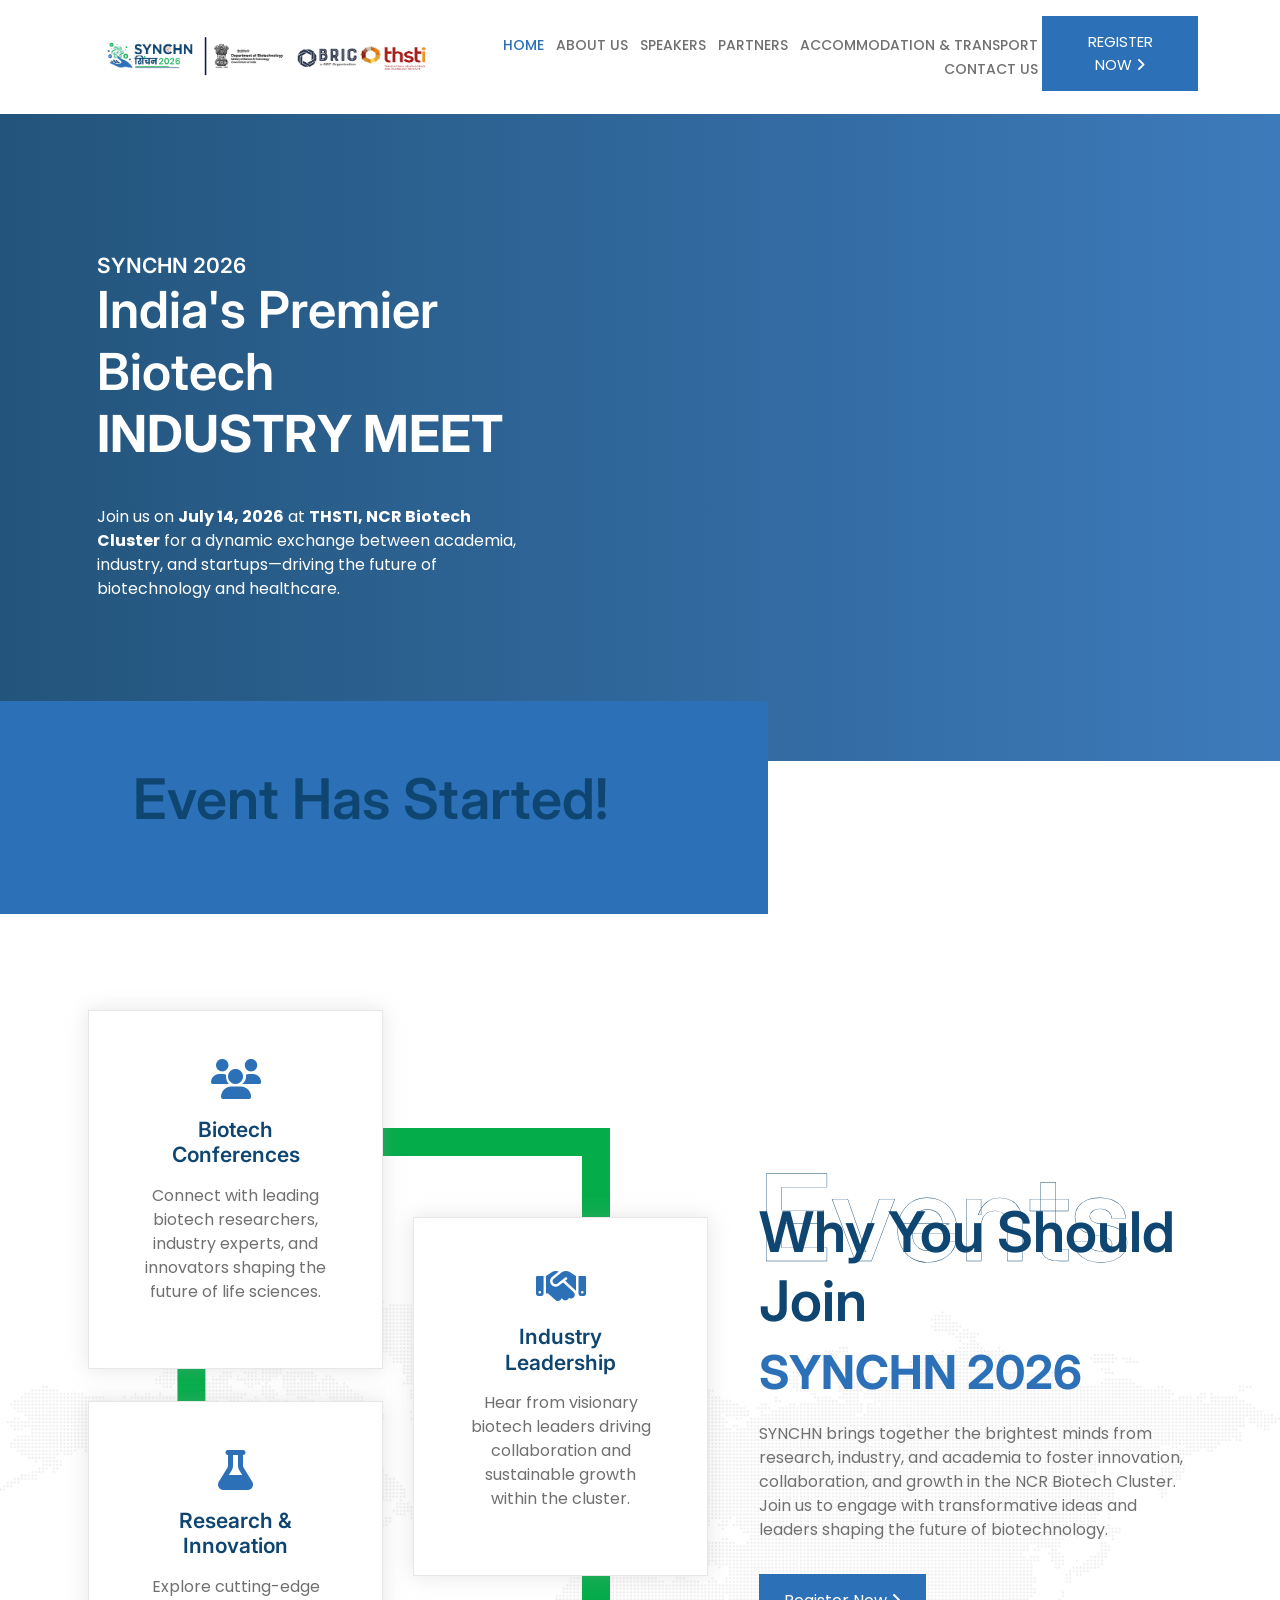
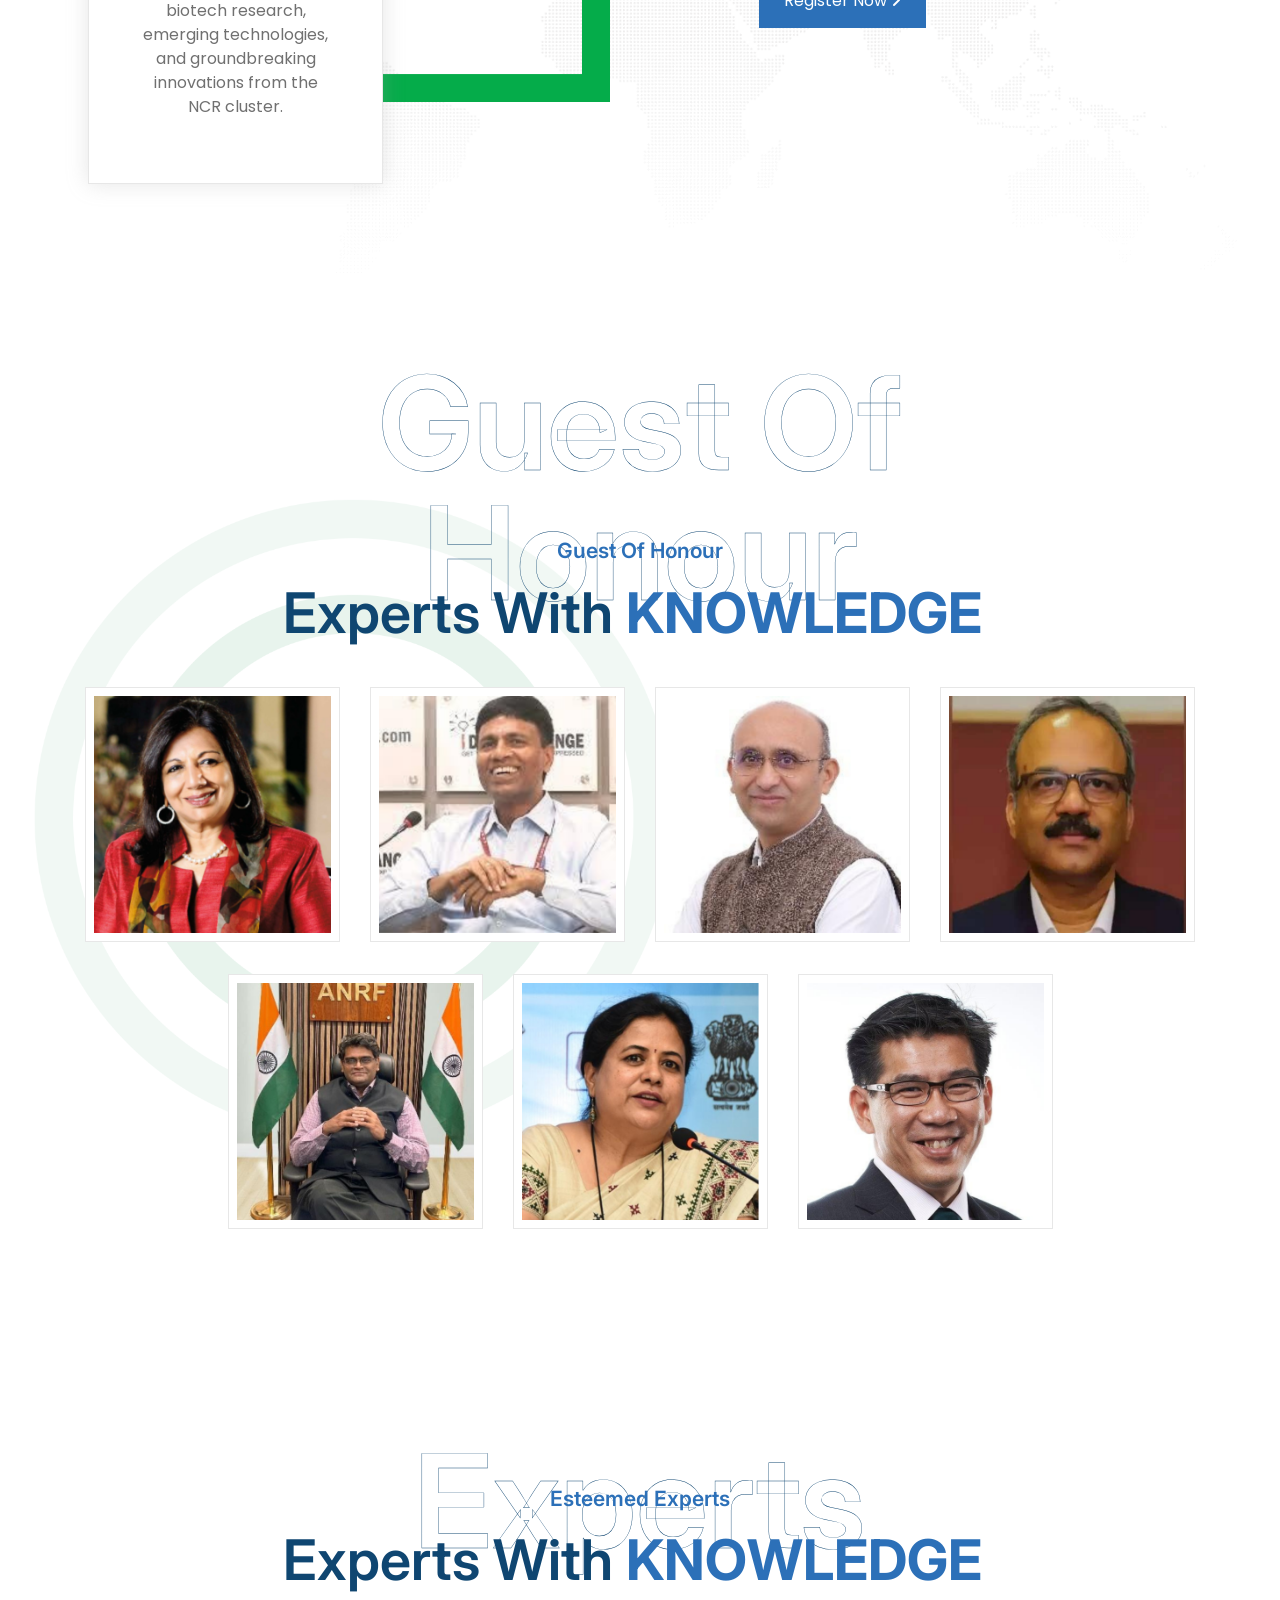
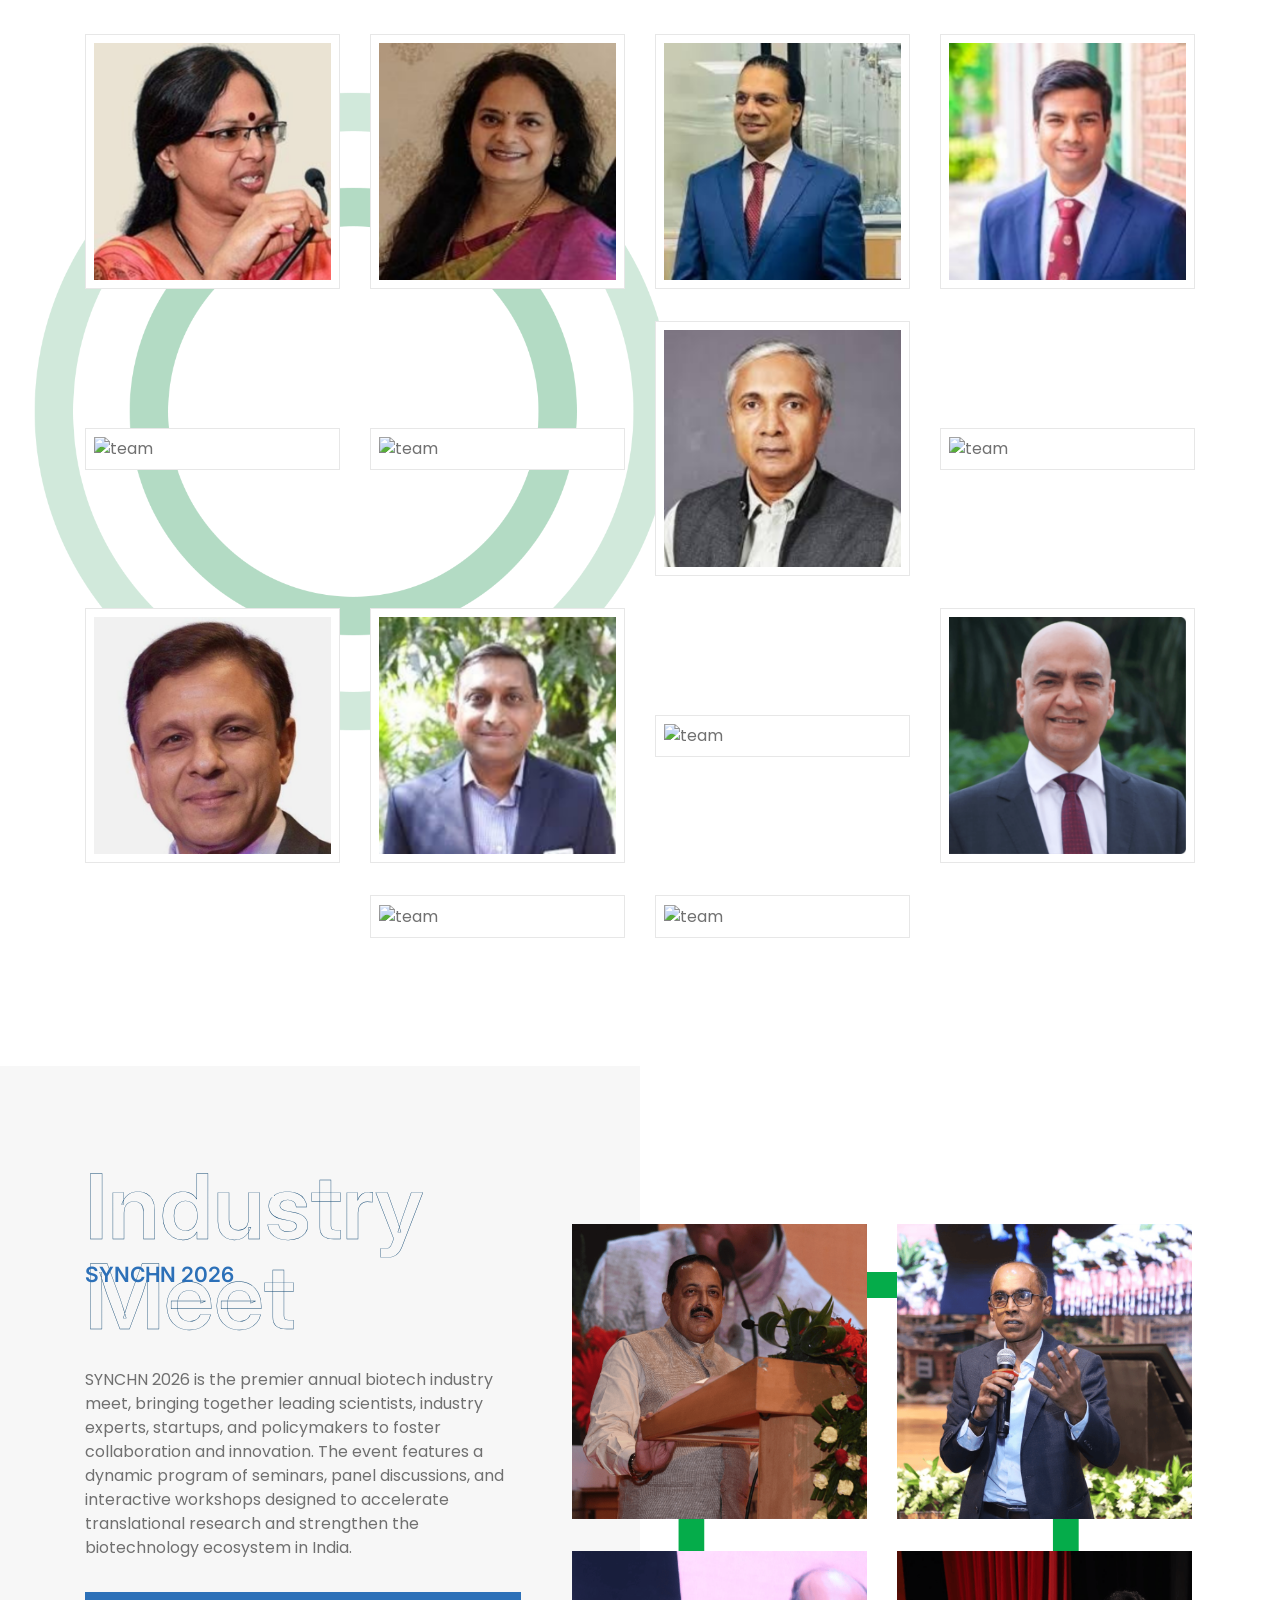
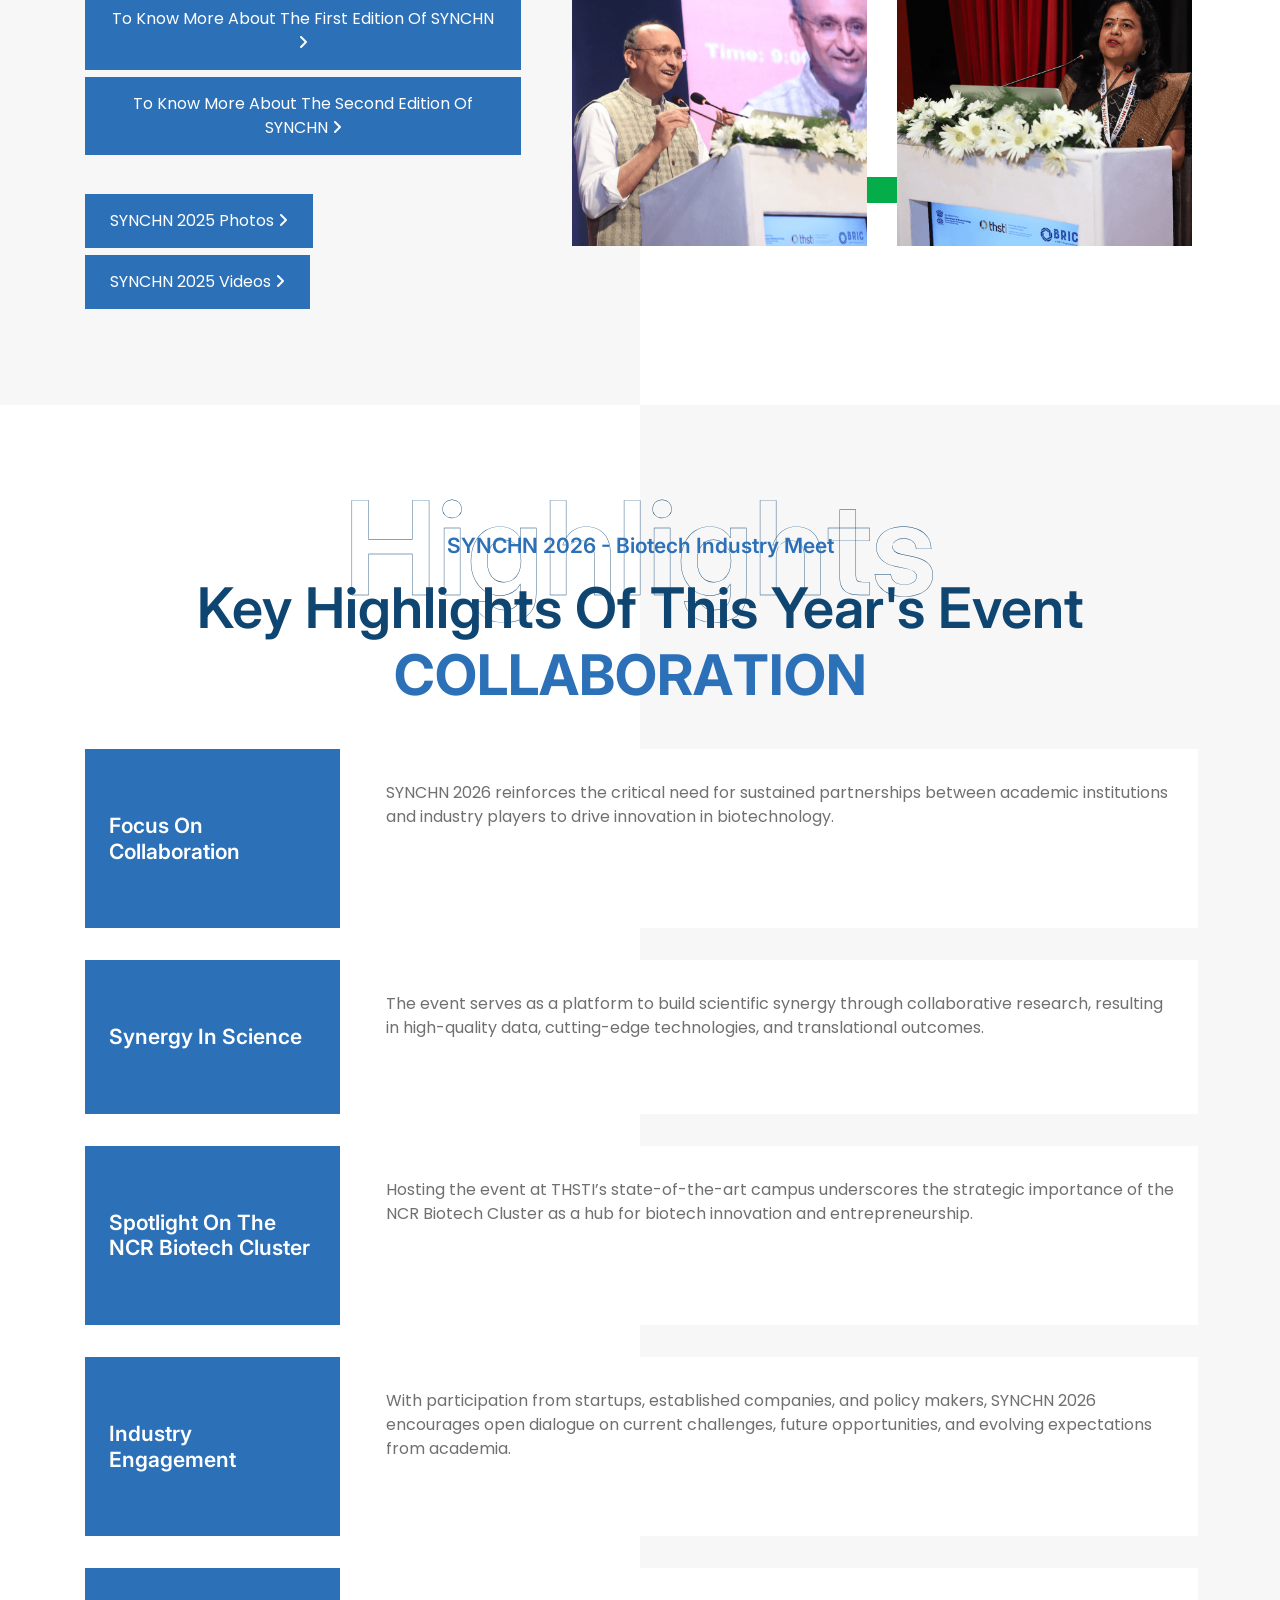
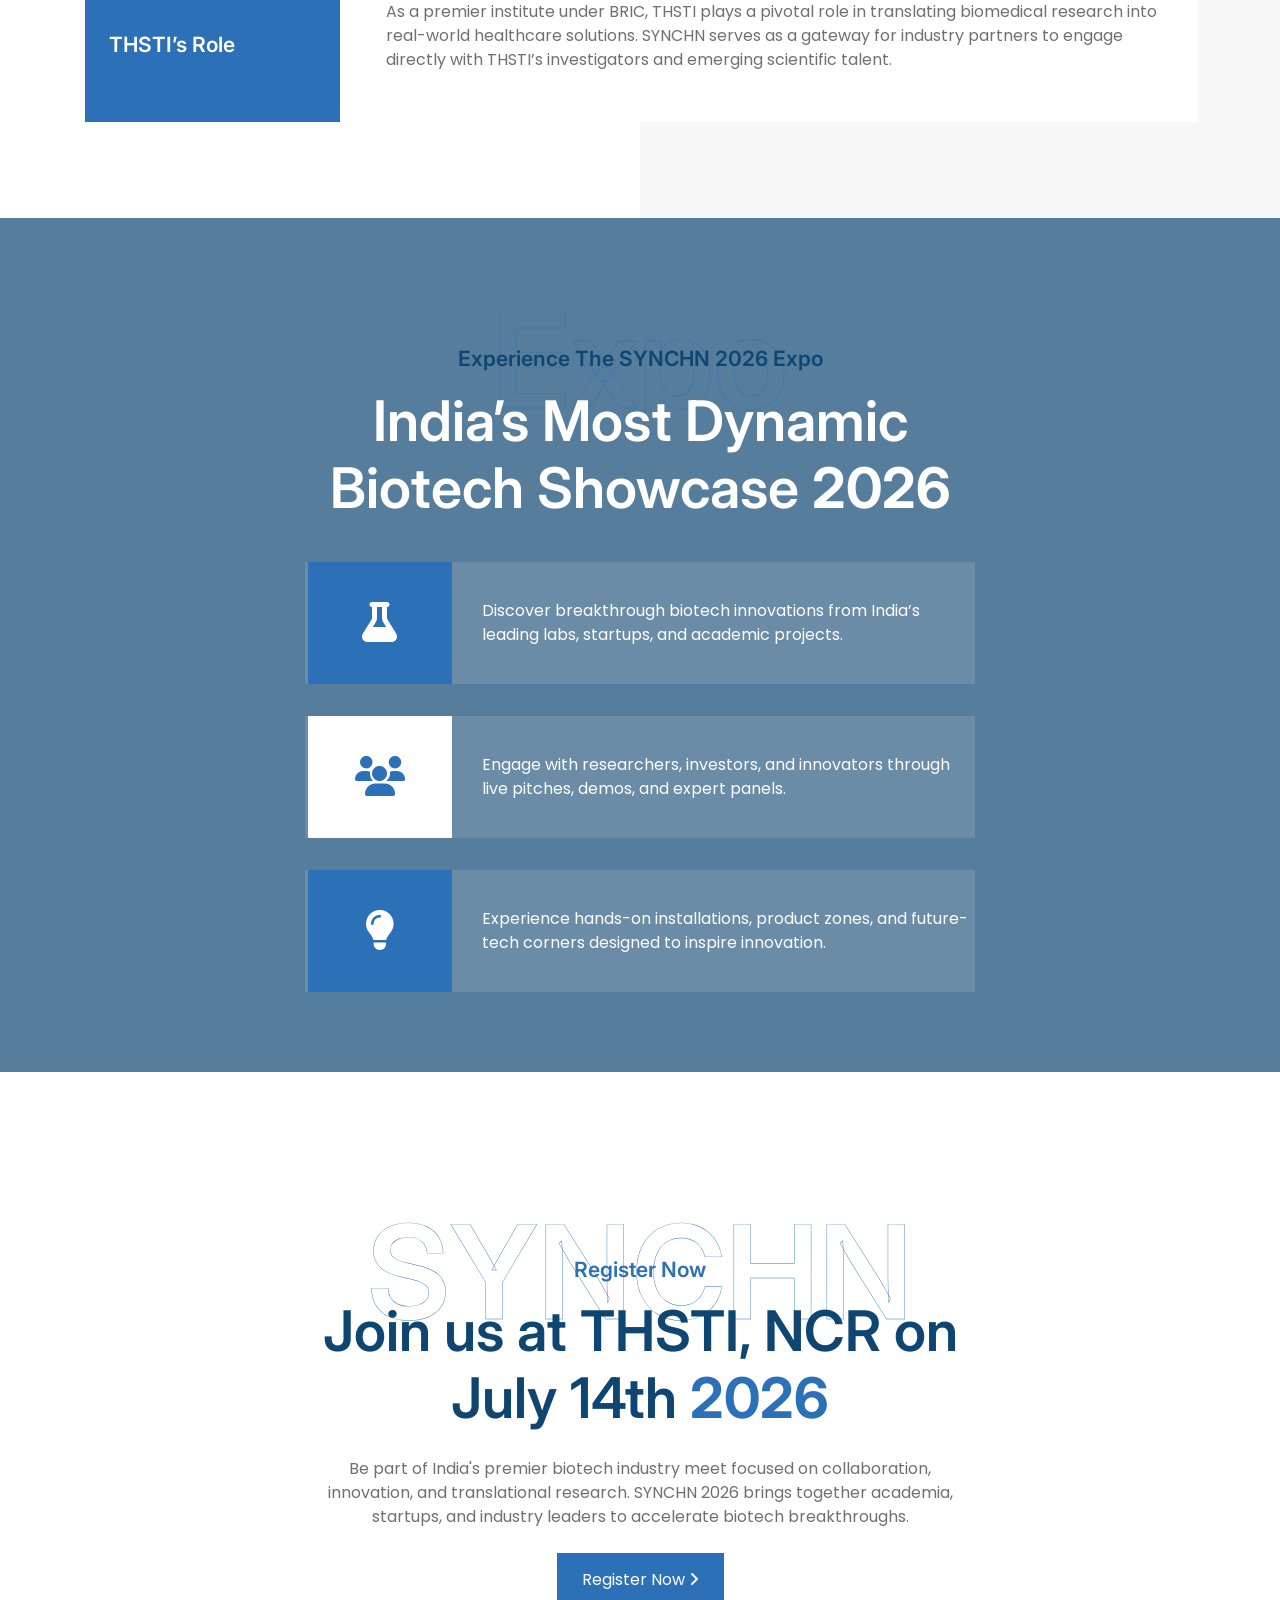
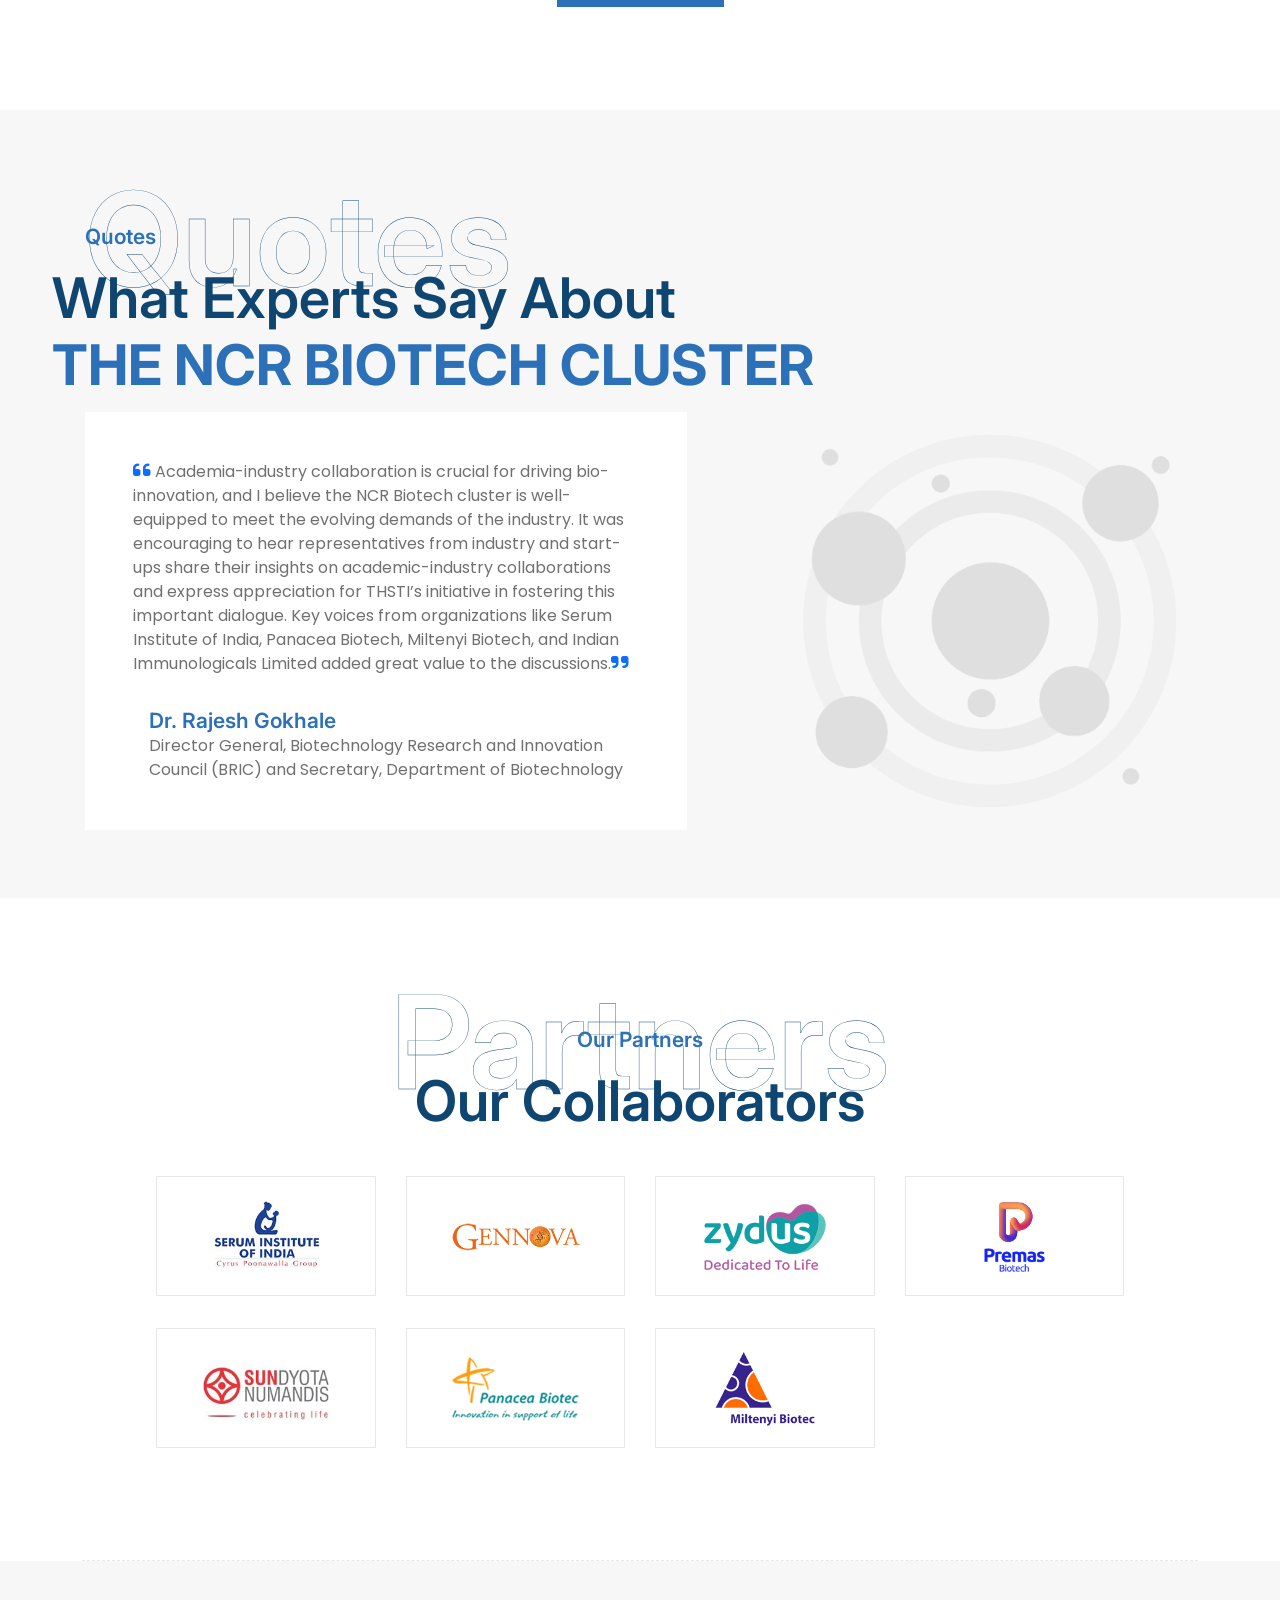
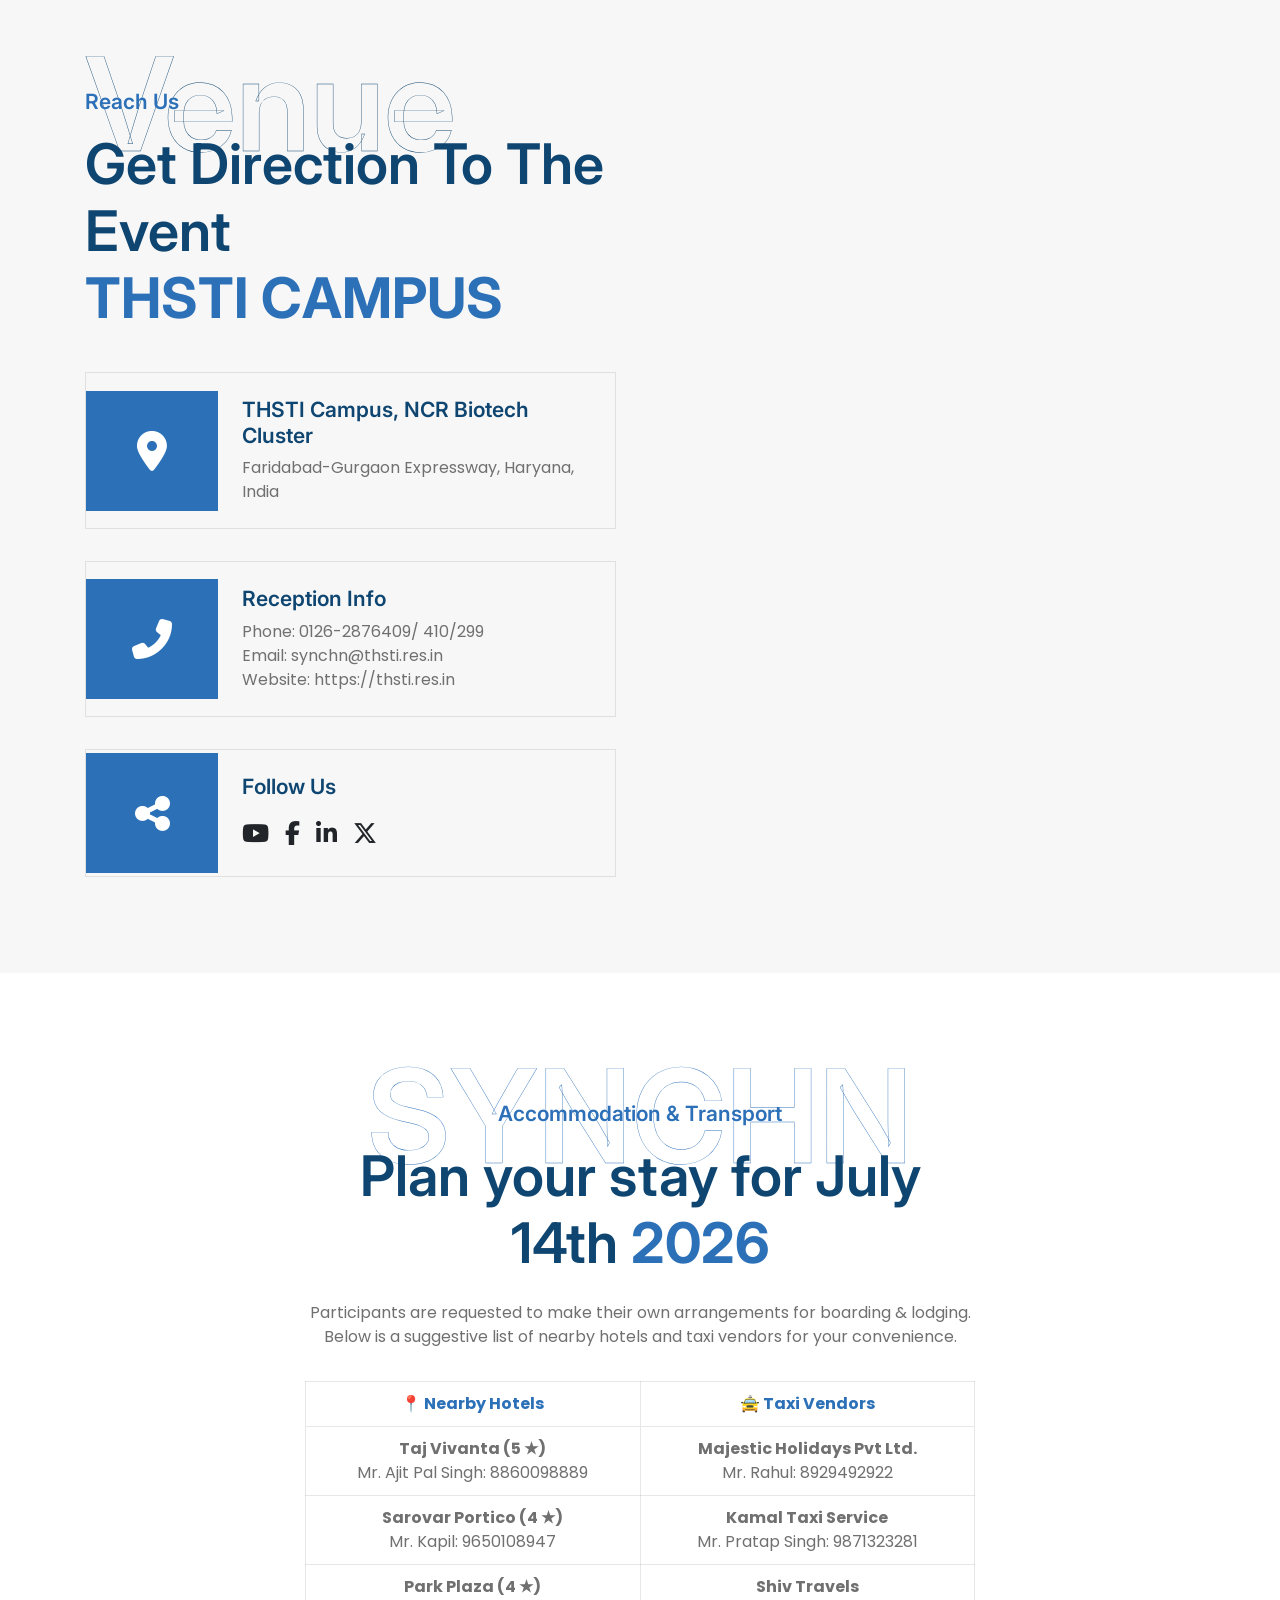
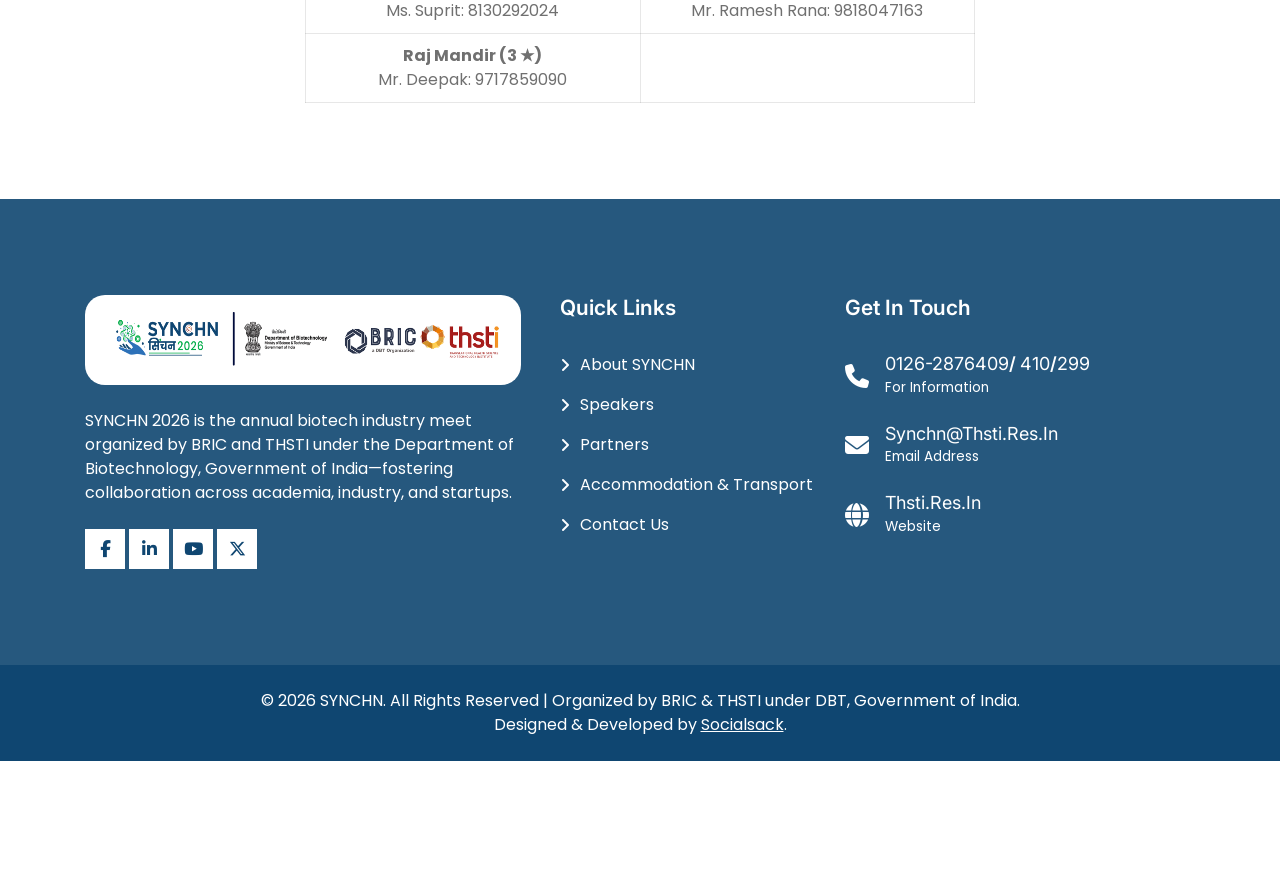
==== commit d79b693f: "separate expert and guest sections" ====
--- a/index.html
+++ b/index.html
@@ -435,8 +435,8 @@
  >
  <div class="container">
  <div class="section-title mb-5 w-75 mx-auto text-center">
- <h3 class="h-title">Speakers</h3>
- <h4 class="theme">Featured Speaker</h4>
+ <h3 class="h-title">Guest of Honour</h3>
+ <h4 class="theme">Guest of Honour</h4>
  <div class="selector4" style="display: flex; justify-content: center">
  <h2 class="ah-headline mb-0">
  <span>Experts with </span>
@@ -545,193 +545,7 @@
                 <div class="overlay"></div>
               </div>
             </div>
-            <div class="col-lg-3 col-md-6 mb-4">
-              <div class="team-list position-relative">
-                <div class="team-image border-all p-2 bg-white">
-                <img src="images/featuredSpeakers/c8.png" alt="team" />
-                </div>
-                <div class="team-content text-center p-4">
-                  <h4 class="mb-0 theme">Dr. A. Visala
-</h4>
-                  <p class="mb-3 white"> CDSCO</p>
-                </div>
-                <div class="overlay"></div>
-              </div>
-            </div>
-
-            <div class="col-lg-3 col-md-6 mb-4">
-              <div class="team-list position-relative">
-                <div class="team-image border-all p-2 bg-white">
-                 <img src="images/featuredSpeakers/c9.png" alt="team" />
-                </div>
-                <div class="team-content text-center p-4">
-                  <h4 class="mb-0 theme">Dr. Roli Mathur
-</h4>
-                  <p class="mb-3 white"> ICMR</p>
-                </div>
-                <div class="overlay"></div>
-              </div>
-            </div>
-
-            <div class="col-lg-3 col-md-6 mb-4">
-              <div class="team-list position-relative">
-                <div class="team-image border-all p-2 bg-white">
-                 <img src="images/featuredSpeakers/c10.png" alt="team" />
-                </div>
-                <div class="team-content text-center p-4">
-                  <h4 class="mb-0 theme">Dr. Umesh Shaligram
-</h4>
-                  <p class="mb-3 white"> Serum Institute of India</p>
-                </div>
-                <div class="overlay"></div>
-              </div>
-            </div>
-
-            <div class="col-lg-3 col-md-6 mb-4">
-              <div class="team-list position-relative">
-                <div class="team-image border-all p-2 bg-white">
-                 <img src="images/featuredSpeakers/c11.png" alt="team" />
-                </div>
-                <div class="team-content text-center p-4">
-                  <h4 class="mb-0 theme">Dr. Raches Ella
-</h4>
-                  <p class="mb-3 white">Bharat Biotech</p>
-                </div>
-                <div class="overlay"></div>
-              </div>
-            </div>
-
-            <div class="col-lg-3 col-md-6 mb-4">
-              <div class="team-list position-relative">
-                <div class="team-image border-all p-2 bg-white">
-                 <img src="images/featuredSpeakers/c12.png" alt="team" />
-                </div>
-                <div class="team-content text-center p-4">
-                  <h4 class="mb-0 theme">Dr. Jaydeep Gogtay
-</h4>
-                  <p class="mb-3 white">, CIPLA</p>
-                </div>
-                <div class="overlay"></div>
-              </div>
-            </div>
-
-
-             <div class="col-lg-3 col-md-6 mb-4">
-              <div class="team-list position-relative">
-                <div class="team-image border-all p-2 bg-white">
-                 <img src="images/featuredSpeakers/c13.png" alt="team" />
-                </div>
-                <div class="team-content text-center p-4">
-                  <h4 class="mb-0 theme">Dr. Vikram Mathews
-</h4>
-                  <p class="mb-3 white">, CMC</p>
-                </div>
-                <div class="overlay"></div>
-              </div>
-            </div>
-             <div class="col-lg-3 col-md-6 mb-4">
-              <div class="team-list position-relative">
-                <div class="team-image border-all p-2 bg-white">
-                <img src="images/featuredSpeakers/c14.png" alt="team" />
-                </div>
-                <div class="team-content text-center p-4">
-                  <h4 class="mb-0 theme">Dr. Meta Roestenberg
-</h4>
-                  <p class="mb-3 white"> Infecta</p>
-                </div>
-                <div class="overlay"></div>
-              </div>
-            </div>
-             <div class="col-lg-3 col-md-6 mb-4">
-              <div class="team-list position-relative">
-                <div class="team-image border-all p-2 bg-white">
-                <img src="images/featuredSpeakers/c15.png" alt="team" />
-                </div>
-                <div class="team-content text-center p-4">
-                  <h4 class="mb-0 theme">Prof. Pramod Garg
-</h4>
-                  <p class="mb-3 white"> AIIMS</p>
-                </div>
-                <div class="overlay"></div>
-              </div>
-            </div>
-             <div class="col-lg-3 col-md-6 mb-4">
-              <div class="team-list position-relative">
-                <div class="team-image border-all p-2 bg-white">
-                <img src="images/featuredSpeakers/c16.png" alt="team" />
-                </div>
-                <div class="team-content text-center p-4">
-                  <h4 class="mb-0 theme">Dr. Premnath Venugopalan
-</h4>
-                  <p class="mb-3 white"> Venture Centre</p>
-                </div>
-                <div class="overlay"></div>
-              </div>
-            </div>
-             <div class="col-lg-3 col-md-6 mb-4">
-              <div class="team-list position-relative">
-                <div class="team-image border-all p-2 bg-white">
-              <img src="images/featuredSpeakers/c17.png" alt="team" />
-                </div>
-                <div class="team-content text-center p-4">
-                  <h4 class="mb-0 theme">Dr. Satya Dash
-</h4>
-                  <p class="mb-3 white"> IKP</p>
-                </div>
-                <div class="overlay"></div>
-              </div>
-            </div>
-             <div class="col-lg-3 col-md-6 mb-4">
-              <div class="team-list position-relative">
-                <div class="team-image border-all p-2 bg-white">
-                <img src="images/featuredSpeakers/c18.png" alt="team" />
-                </div>
-                <div class="team-content text-center p-4">
-                  <h4 class="mb-0 theme">Mr. Vikram Gupta
-</h4>
-                  <p class="mb-3 white">IvyCap Ventures</p>
-                </div>
-                <div class="overlay"></div>
-              </div>
-            </div>
-             <div class="col-lg-3 col-md-6 mb-4">
-              <div class="team-list position-relative">
-                <div class="team-image border-all p-2 bg-white">
-                <img src="images/featuredSpeakers/c19.png" alt="team" />
-                </div>
-                <div class="team-content text-center p-4">
-                  <h4 class="mb-0 theme">Dr. Anamika Gambhir
-</h4>
-                  <p class="mb-3 white"> DBT</p>
-                </div>
-                <div class="overlay"></div>
-              </div>
-            </div>
-             <div class="col-lg-3 col-md-6 mb-4">
-              <div class="team-list position-relative">
-                <div class="team-image border-all p-2 bg-white">
-                 <img src="images/featuredSpeakers/c20.png" alt="team" />
-                </div>
-                <div class="team-content text-center p-4">
-                  <h4 class="mb-0 theme">Dr. Dhananjay Patankar
-</h4>
-                  <p class="mb-3 white"> BRIC-THSTI</p>
-                </div>
-                <div class="overlay"></div>
-              </div>
-            </div>
-             <div class="col-lg-3 col-md-6 mb-4">
-              <div class="team-list position-relative">
-                <div class="team-image border-all p-2 bg-white">
-                <img src="images/featuredSpeakers/c21.png" alt="team" />
-                </div>
-                <div class="team-content text-center p-4">
-                  <h4 class="mb-0 theme">Dr. Kavita Singh</h4>
-                  <p class="mb-3 white"> BRIC-THSTI</p>
-                </div>
-                <div class="overlay"></div>
-              </div>
-            </div>
+           
              
 
              <!-- <div class="col-lg-3 col-md-6 mb-4">
@@ -782,7 +596,7 @@
                 <div class="overlay"></div>
               </div>
             </div> -->
- <div class="col-lg-3 col-md-6 mb-4">
+ <!-- <div class="col-lg-3 col-md-6 mb-4">
               <div class="team-list position-relative">
                 <div class="team-image border-all p-2 bg-white">
                    <img src="images/team/s-4.jpg" alt="team" />
@@ -914,7 +728,7 @@
                 </div>
                 <div class="overlay"></div>
               </div>
-            </div>
+            </div> -->
             <!-- <div class="col-lg-3 mb-4">
               <div class="team-list position-relative">
                 <div class="team-image border-all p-2 bg-white">
@@ -955,6 +769,219 @@
  </div>
  </div>
  <div class="white-overlay"></div>
+ </section>
+
+  <section
+ class="event-team"
+ style="background-image: url(images/manbg.png)"
+ id="esteemedExperts"
+ >
+<div class="container">
+ <div class="section-title mb-5 w-75 mx-auto text-center">
+ <h3 class="h-title">Experts</h3>
+ <h4 class="theme">Esteemed Experts</h4>
+ <div class="selector4" style="display: flex; justify-content: center">
+ <h2 class="ah-headline mb-0">
+ <span>Experts with </span>
+ <span class="ah-words-wrapper white theme">
+ <b class="is-visible textcap">Knowledge</b>
+ <b>Knowledge</b>
+ </span>
+ </h2>
+ </div>
+ </div>
+
+
+<div class="team-main">
+ <div class="row align-items-center justify-content-center">
+ <div class="col-lg-3 col-md-6 mb-4">
+              <div class="team-list position-relative">
+                <div class="team-image border-all p-2 bg-white">
+                <img src="images/featuredSpeakers/c8.png" alt="team" />
+                </div>
+                <div class="team-content text-center p-4">
+                  <h4 class="mb-0 theme">Dr. A. Visala
+</h4>
+                  <p class="mb-3 white"> CDSCO</p>
+                </div>
+                <div class="overlay"></div>
+              </div>
+            </div>
+
+            <div class="col-lg-3 col-md-6 mb-4">
+              <div class="team-list position-relative">
+                <div class="team-image border-all p-2 bg-white">
+                 <img src="images/featuredSpeakers/c9.png" alt="team" />
+                </div>
+                <div class="team-content text-center p-4">
+                  <h4 class="mb-0 theme">Dr. Roli Mathur
+</h4>
+                  <p class="mb-3 white"> ICMR</p>
+                </div>
+                <div class="overlay"></div>
+              </div>
+            </div>
+
+            <div class="col-lg-3 col-md-6 mb-4">
+              <div class="team-list position-relative">
+                <div class="team-image border-all p-2 bg-white">
+                 <img src="images/featuredSpeakers/c10.png" alt="team" />
+                </div>
+                <div class="team-content text-center p-4">
+                  <h4 class="mb-0 theme">Dr. Umesh Shaligram
+</h4>
+                  <p class="mb-3 white"> Serum Institute of India</p>
+                </div>
+                <div class="overlay"></div>
+              </div>
+            </div>
+
+            <div class="col-lg-3 col-md-6 mb-4">
+              <div class="team-list position-relative">
+                <div class="team-image border-all p-2 bg-white">
+                 <img src="images/featuredSpeakers/c11.png" alt="team" />
+                </div>
+                <div class="team-content text-center p-4">
+                  <h4 class="mb-0 theme">Dr. Raches Ella
+</h4>
+                  <p class="mb-3 white">Bharat Biotech</p>
+                </div>
+                <div class="overlay"></div>
+              </div>
+            </div>
+
+            <div class="col-lg-3 col-md-6 mb-4">
+              <div class="team-list position-relative">
+                <div class="team-image border-all p-2 bg-white">
+                 <img src="images/featuredSpeakers/c12.png" alt="team" />
+                </div>
+                <div class="team-content text-center p-4">
+                  <h4 class="mb-0 theme">Dr. Jaydeep Gogtay
+</h4>
+                  <p class="mb-3 white">, CIPLA</p>
+                </div>
+                <div class="overlay"></div>
+              </div>
+            </div>
+
+
+             <div class="col-lg-3 col-md-6 mb-4">
+              <div class="team-list position-relative">
+                <div class="team-image border-all p-2 bg-white">
+                 <img src="images/featuredSpeakers/c13.png" alt="team" />
+                </div>
+                <div class="team-content text-center p-4">
+                  <h4 class="mb-0 theme">Dr. Vikram Mathews
+</h4>
+                  <p class="mb-3 white">, CMC</p>
+                </div>
+                <div class="overlay"></div>
+              </div>
+            </div>
+             <div class="col-lg-3 col-md-6 mb-4">
+              <div class="team-list position-relative">
+                <div class="team-image border-all p-2 bg-white">
+                <img src="images/featuredSpeakers/c14.png" alt="team" />
+                </div>
+                <div class="team-content text-center p-4">
+                  <h4 class="mb-0 theme">Dr. Meta Roestenberg
+</h4>
+                  <p class="mb-3 white"> Infecta</p>
+                </div>
+                <div class="overlay"></div>
+              </div>
+            </div>
+             <div class="col-lg-3 col-md-6 mb-4">
+              <div class="team-list position-relative">
+                <div class="team-image border-all p-2 bg-white">
+                <img src="images/featuredSpeakers/c15.png" alt="team" />
+                </div>
+                <div class="team-content text-center p-4">
+                  <h4 class="mb-0 theme">Prof. Pramod Garg
+</h4>
+                  <p class="mb-3 white"> AIIMS</p>
+                </div>
+                <div class="overlay"></div>
+              </div>
+            </div>
+             <div class="col-lg-3 col-md-6 mb-4">
+              <div class="team-list position-relative">
+                <div class="team-image border-all p-2 bg-white">
+                <img src="images/featuredSpeakers/c16.png" alt="team" />
+                </div>
+                <div class="team-content text-center p-4">
+                  <h4 class="mb-0 theme">Dr. Premnath Venugopalan
+</h4>
+                  <p class="mb-3 white"> Venture Centre</p>
+                </div>
+                <div class="overlay"></div>
+              </div>
+            </div>
+             <div class="col-lg-3 col-md-6 mb-4">
+              <div class="team-list position-relative">
+                <div class="team-image border-all p-2 bg-white">
+              <img src="images/featuredSpeakers/c17.png" alt="team" />
+                </div>
+                <div class="team-content text-center p-4">
+                  <h4 class="mb-0 theme">Dr. Satya Dash
+</h4>
+                  <p class="mb-3 white"> IKP</p>
+                </div>
+                <div class="overlay"></div>
+              </div>
+            </div>
+             <div class="col-lg-3 col-md-6 mb-4">
+              <div class="team-list position-relative">
+                <div class="team-image border-all p-2 bg-white">
+                <img src="images/featuredSpeakers/c18.png" alt="team" />
+                </div>
+                <div class="team-content text-center p-4">
+                  <h4 class="mb-0 theme">Mr. Vikram Gupta
+</h4>
+                  <p class="mb-3 white">IvyCap Ventures</p>
+                </div>
+                <div class="overlay"></div>
+              </div>
+            </div>
+             <div class="col-lg-3 col-md-6 mb-4">
+              <div class="team-list position-relative">
+                <div class="team-image border-all p-2 bg-white">
+                <img src="images/featuredSpeakers/c19.png" alt="team" />
+                </div>
+                <div class="team-content text-center p-4">
+                  <h4 class="mb-0 theme">Dr. Anamika Gambhir
+</h4>
+                  <p class="mb-3 white"> DBT</p>
+                </div>
+                <div class="overlay"></div>
+              </div>
+            </div>
+             <div class="col-lg-3 col-md-6 mb-4">
+              <div class="team-list position-relative">
+                <div class="team-image border-all p-2 bg-white">
+                 <img src="images/featuredSpeakers/c20.png" alt="team" />
+                </div>
+                <div class="team-content text-center p-4">
+                  <h4 class="mb-0 theme">Dr. Dhananjay Patankar
+</h4>
+                  <p class="mb-3 white"> BRIC-THSTI</p>
+                </div>
+                <div class="overlay"></div>
+              </div>
+            </div>
+             <div class="col-lg-3 col-md-6 mb-4">
+              <div class="team-list position-relative">
+                <div class="team-image border-all p-2 bg-white">
+                <img src="images/featuredSpeakers/c21.png" alt="team" />
+                </div>
+                <div class="team-content text-center p-4">
+                  <h4 class="mb-0 theme">Dr. Kavita Singh</h4>
+                  <p class="mb-3 white"> BRIC-THSTI</p>
+                </div>
+                <div class="overlay"></div>
+              </div>
+            </div>
+ </div></div>
  </section>
  <!-- our teams Ends -->
 
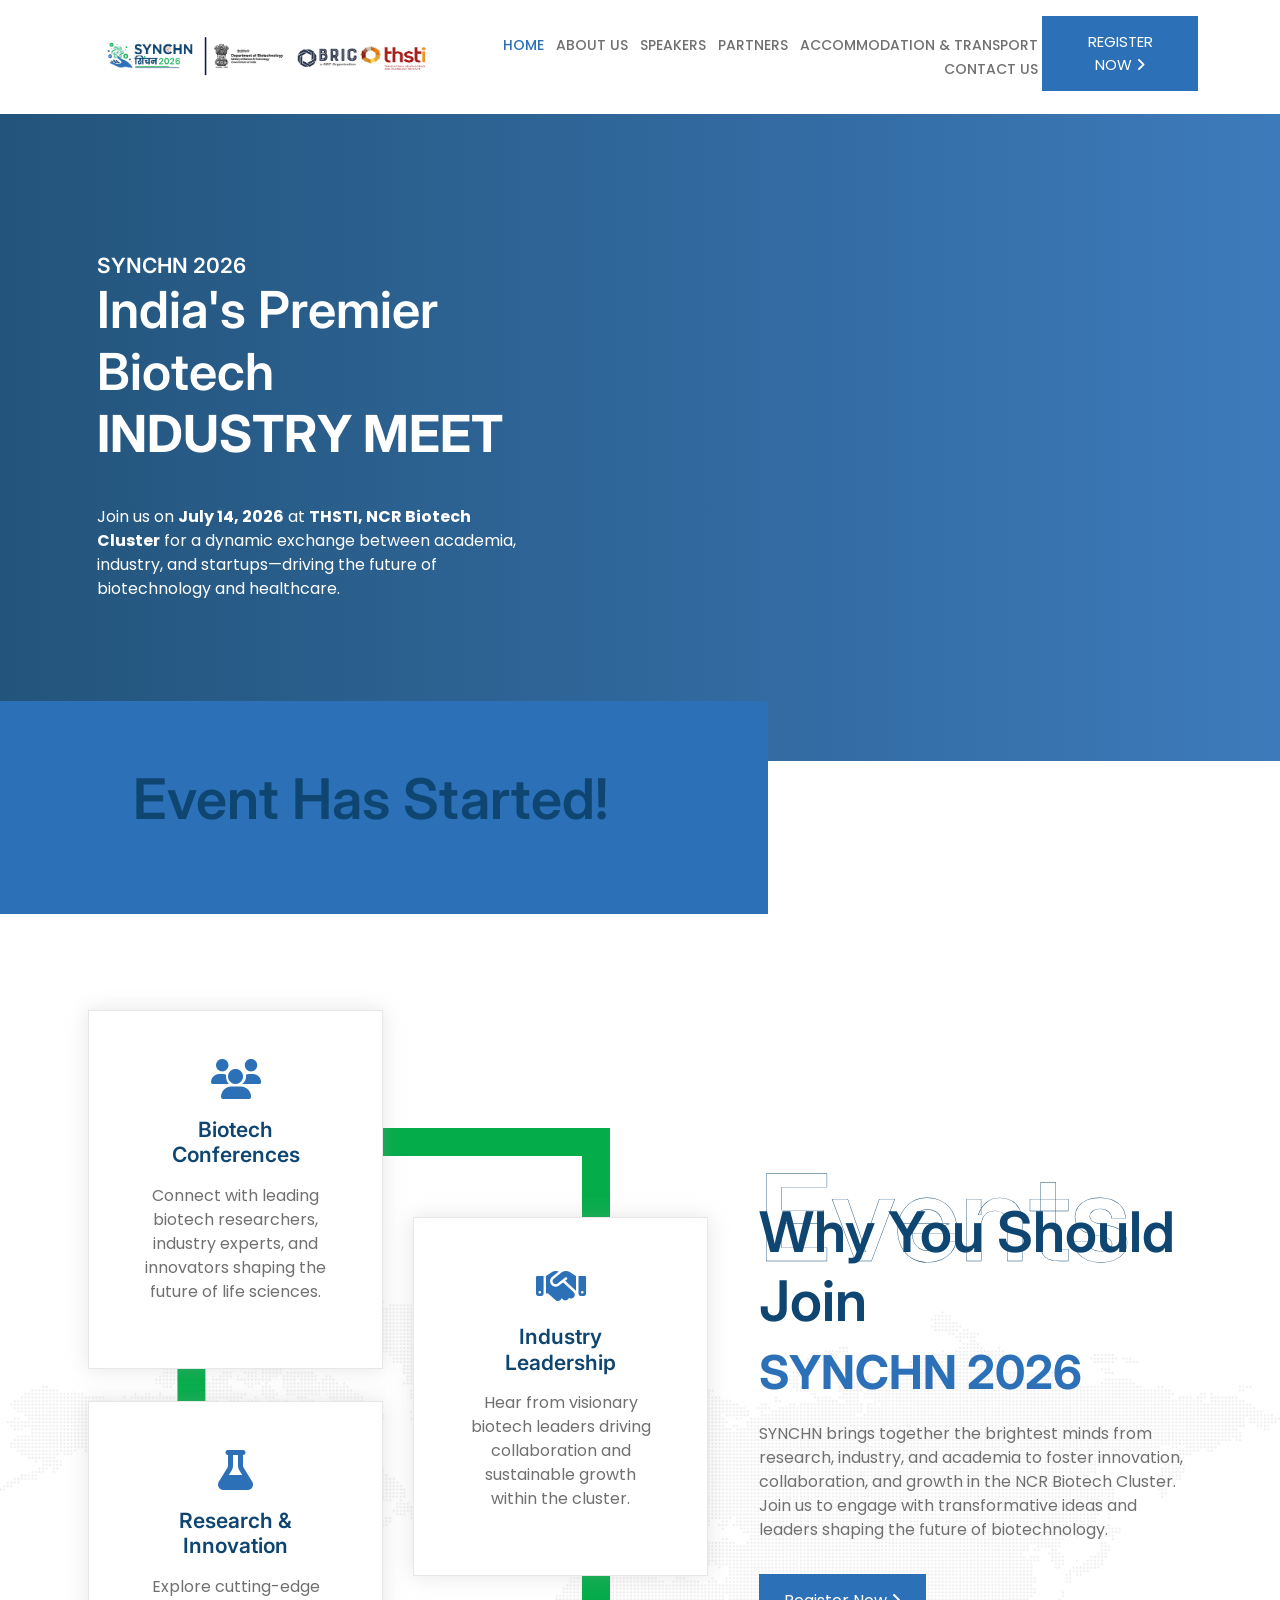
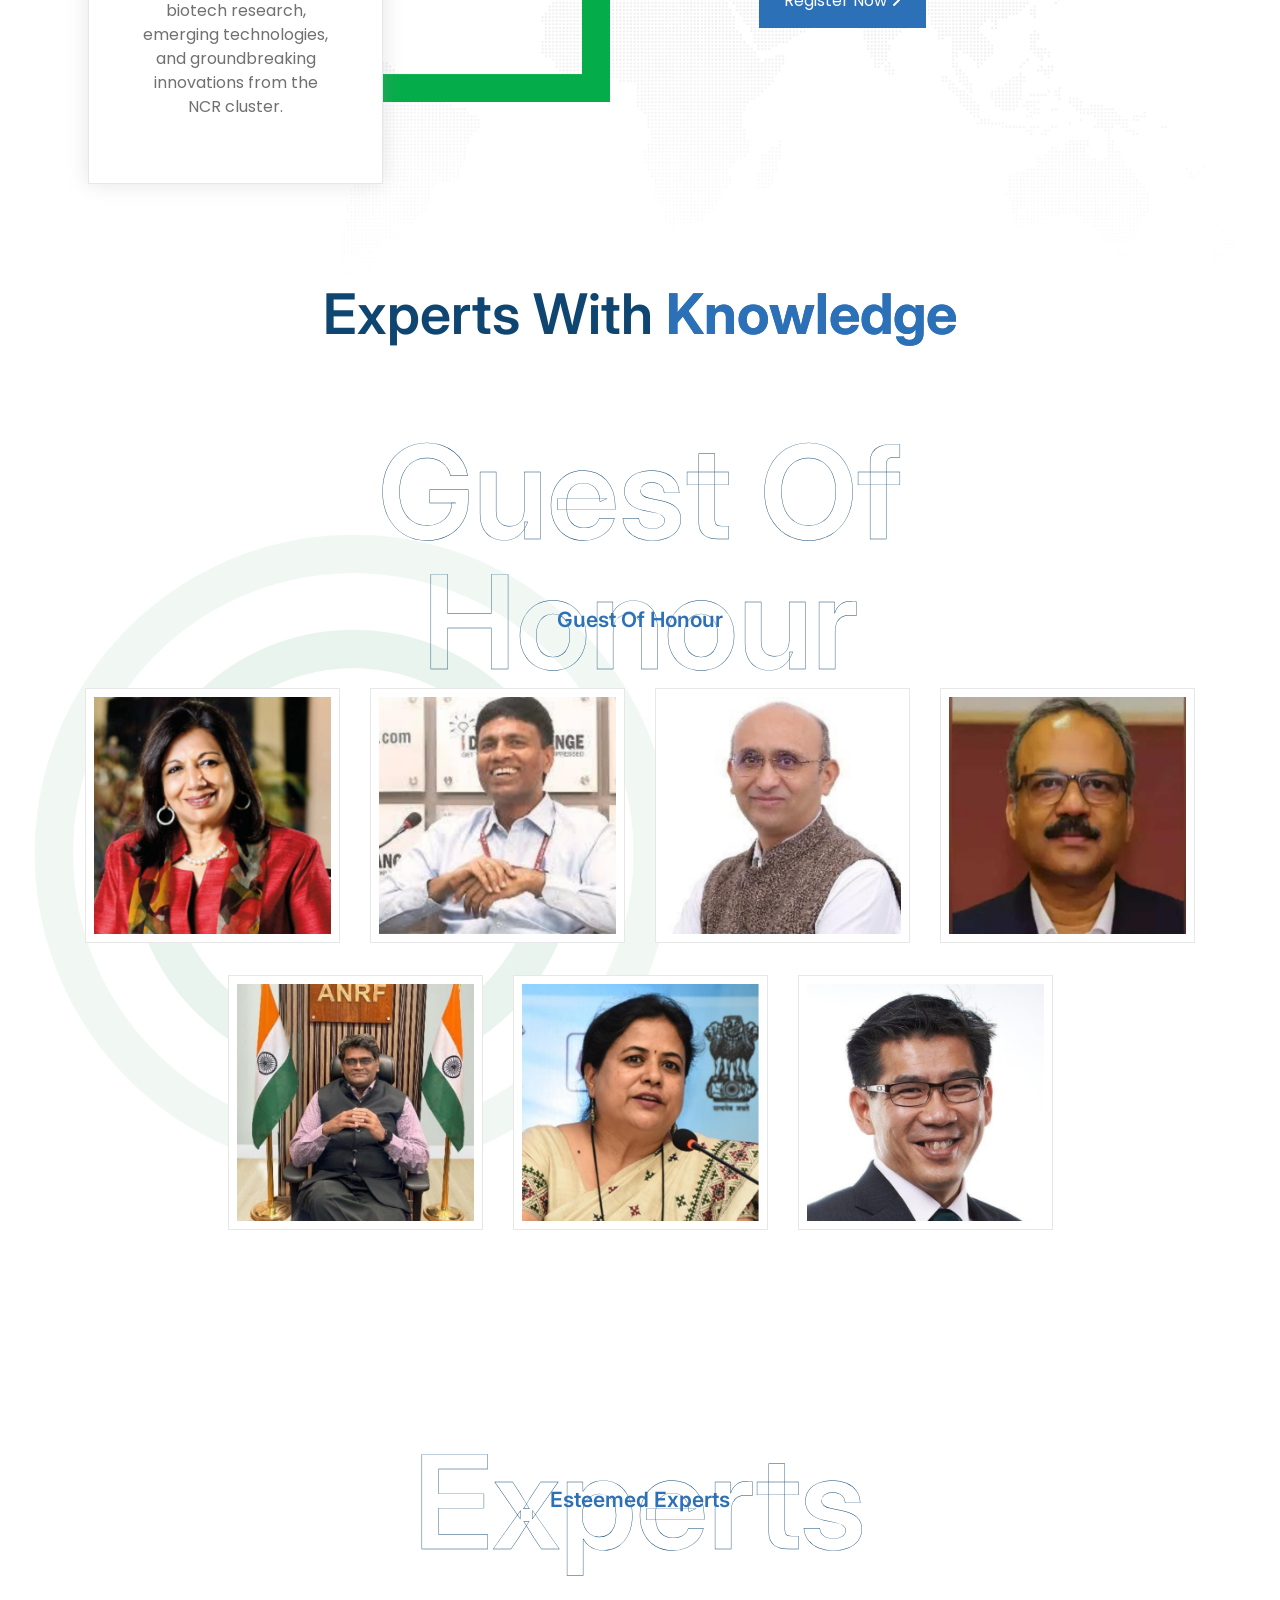
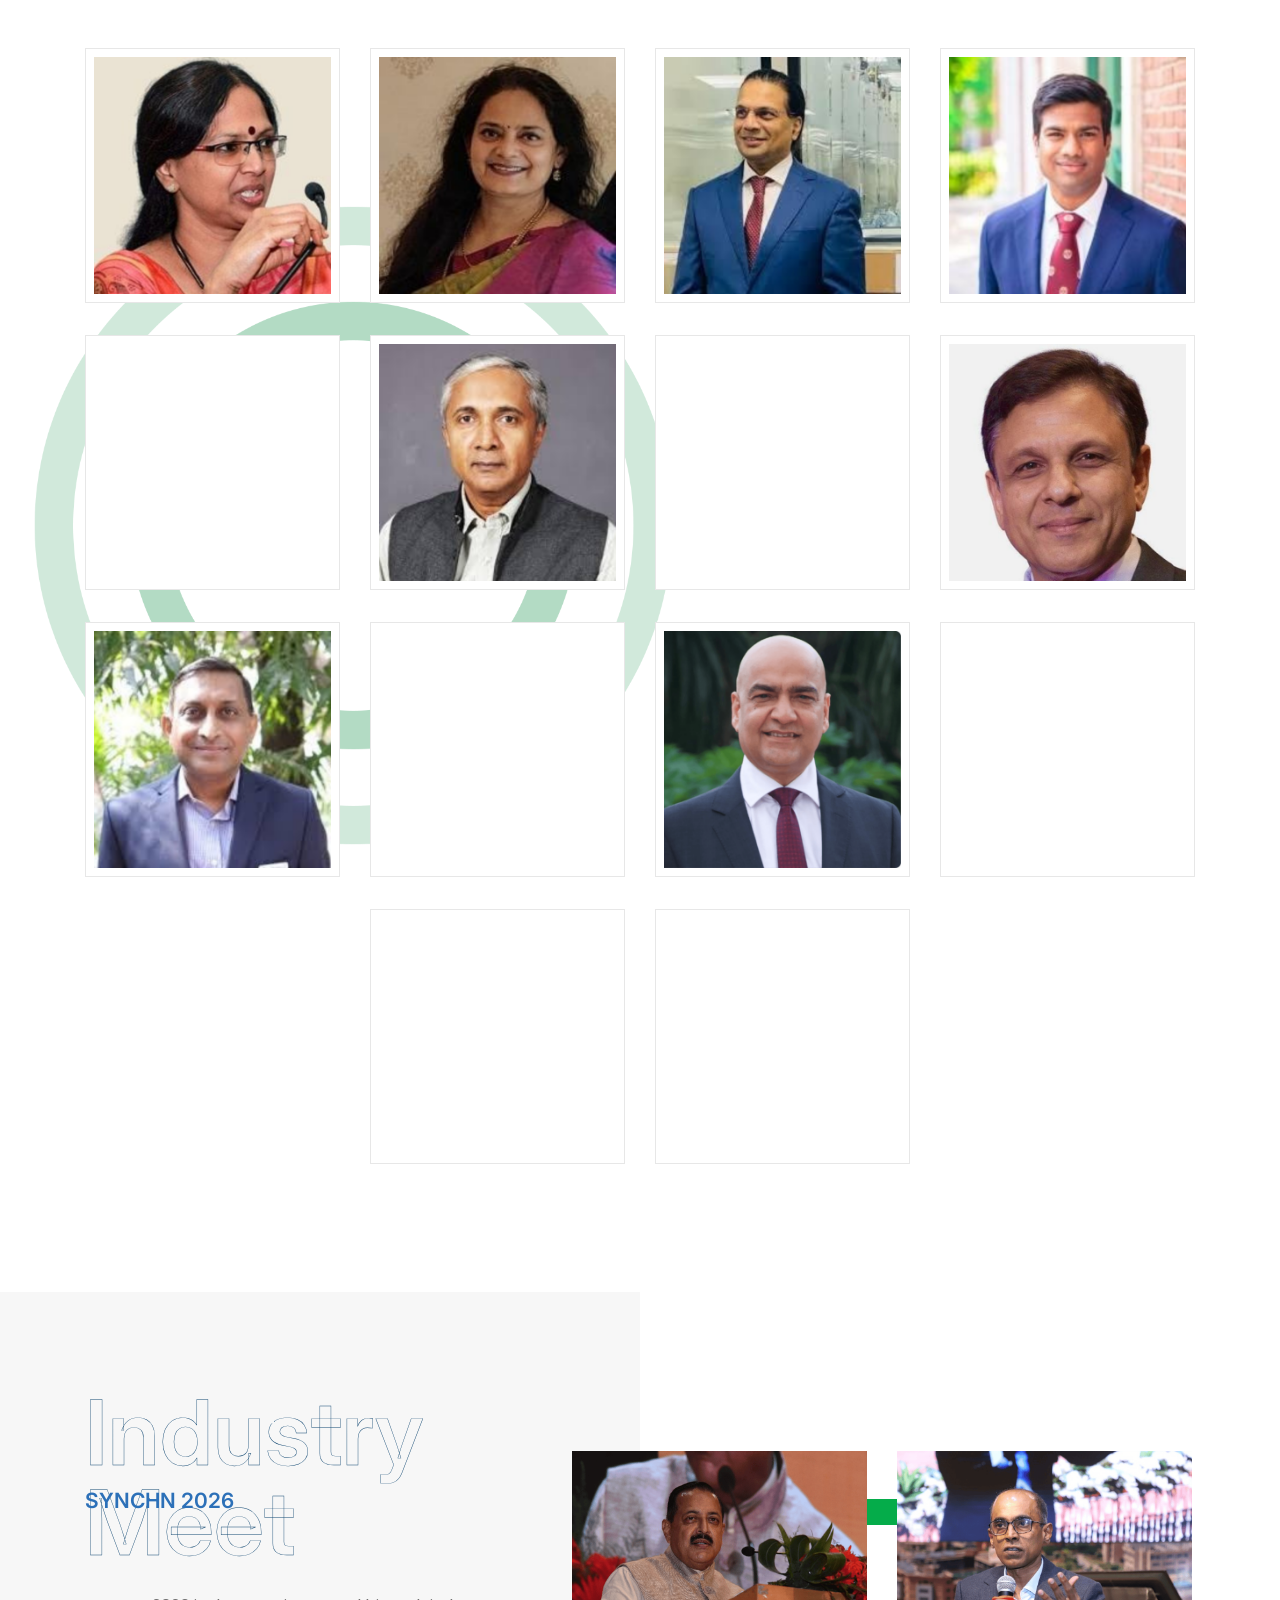
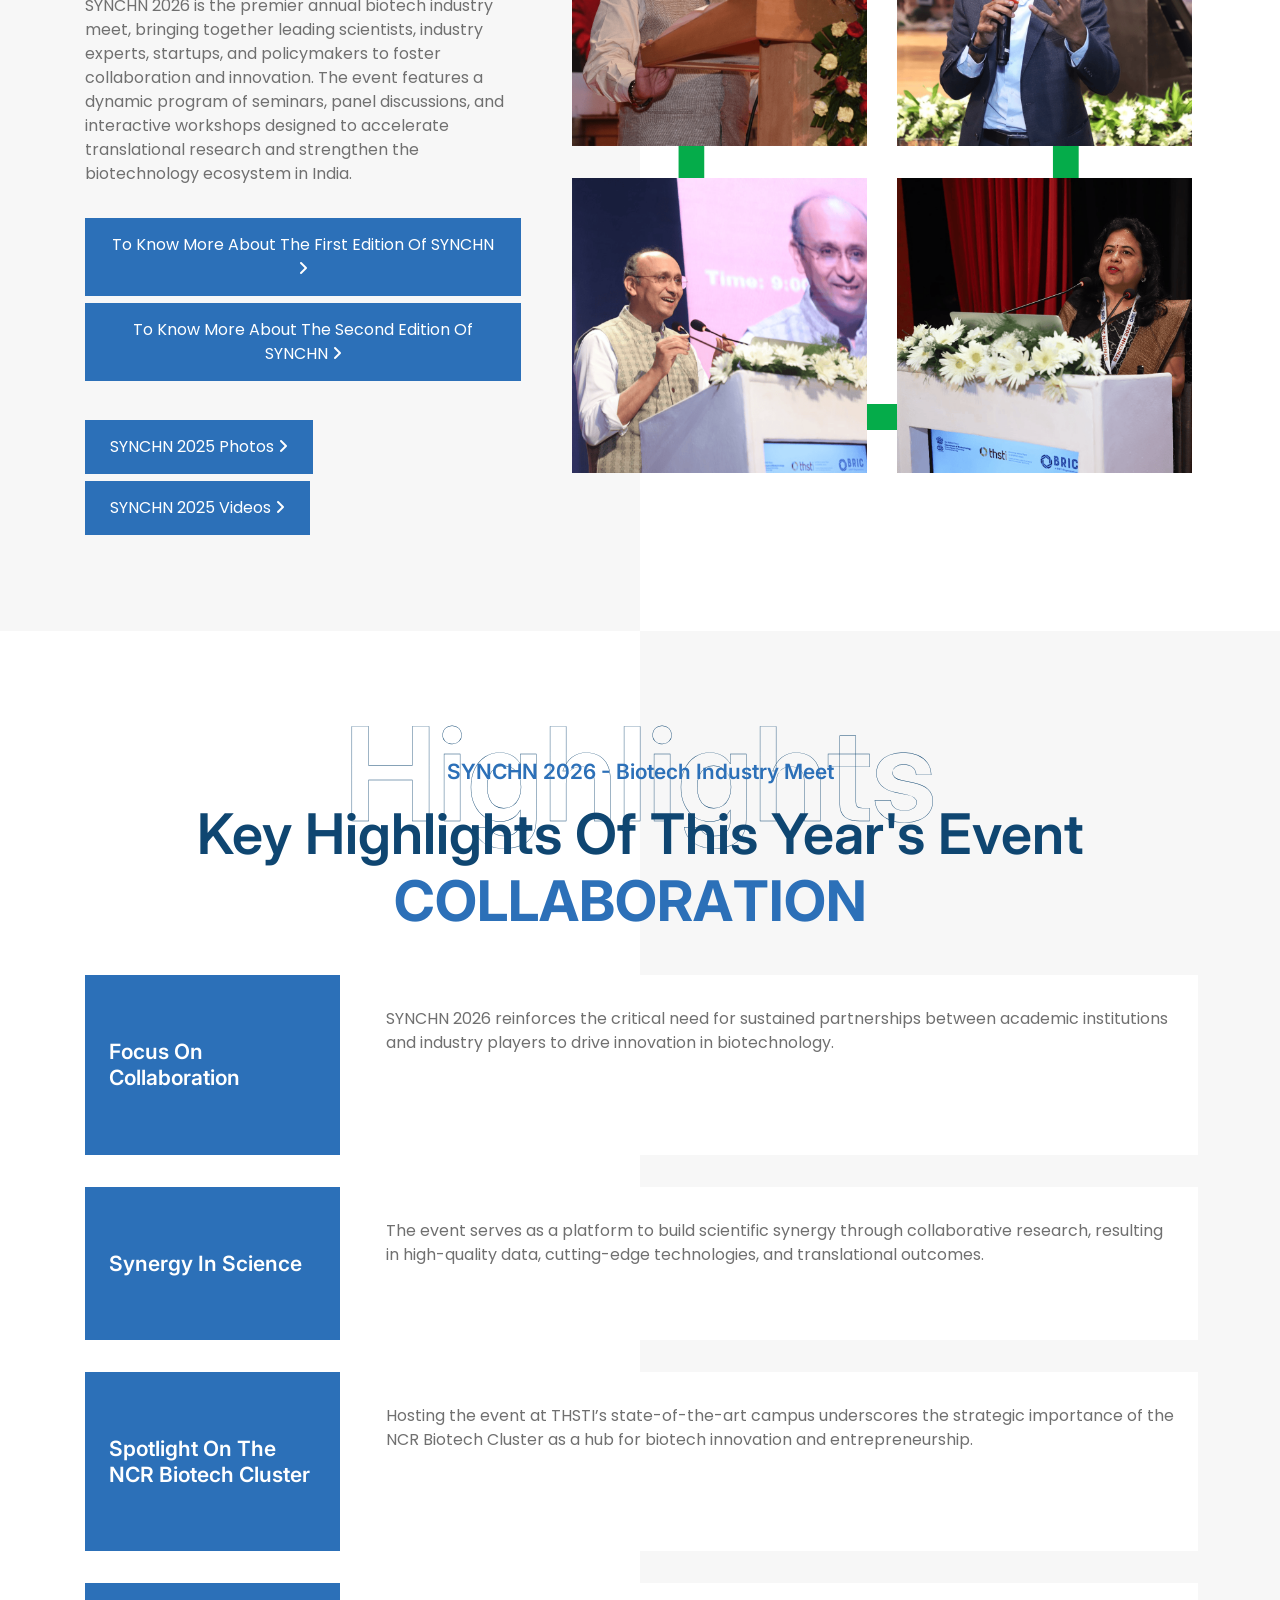
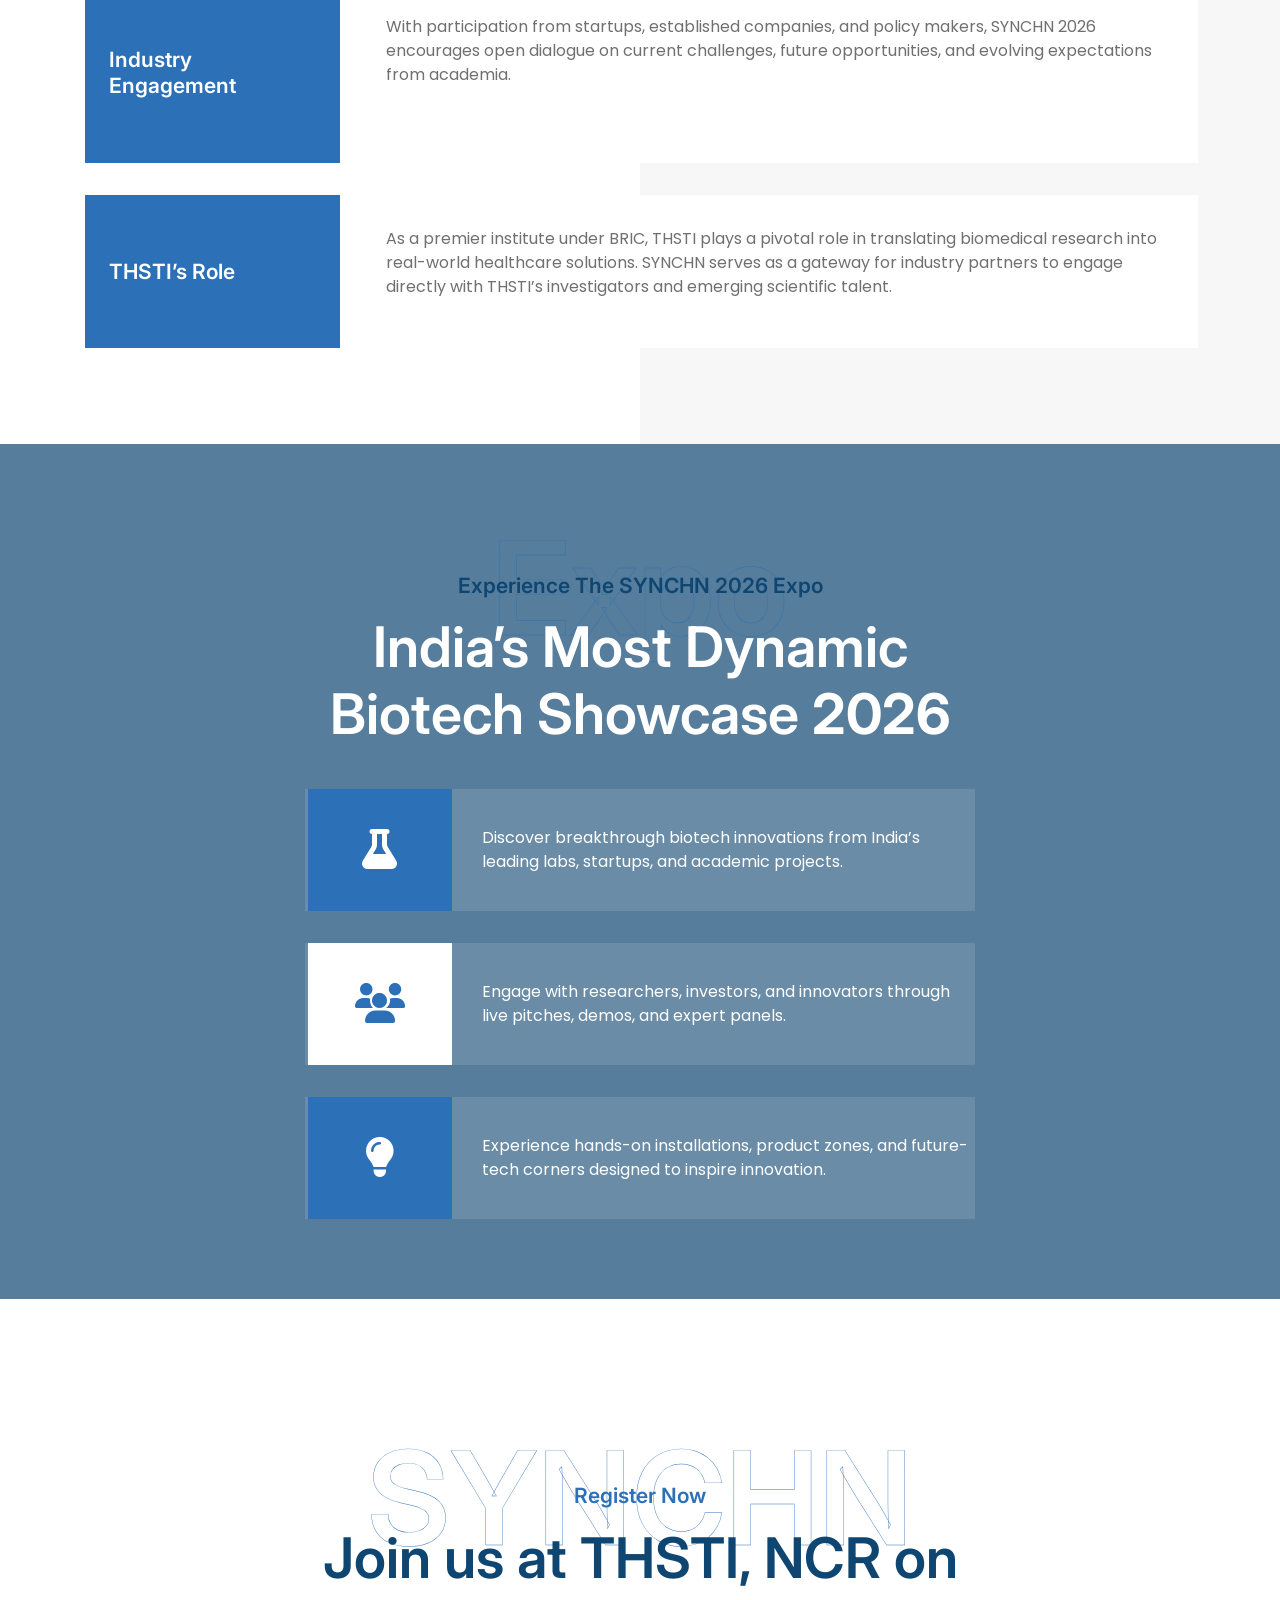
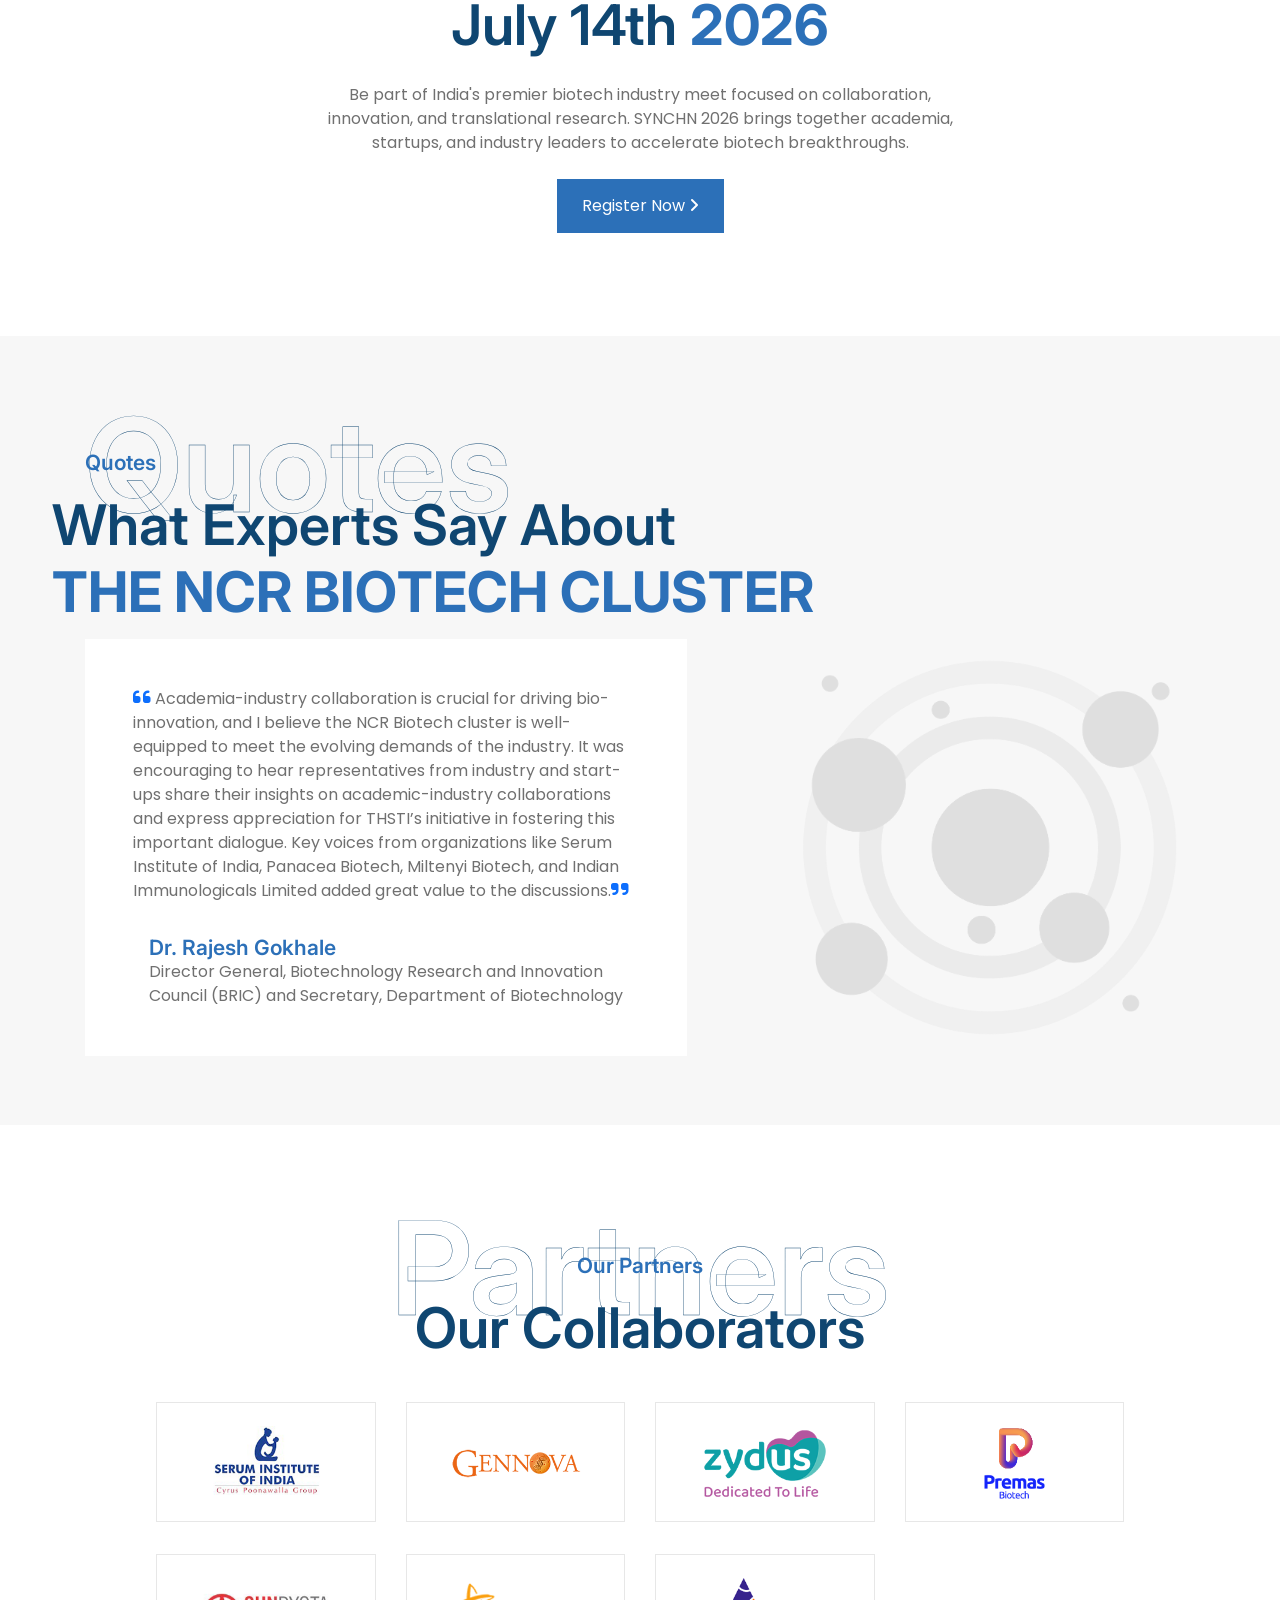
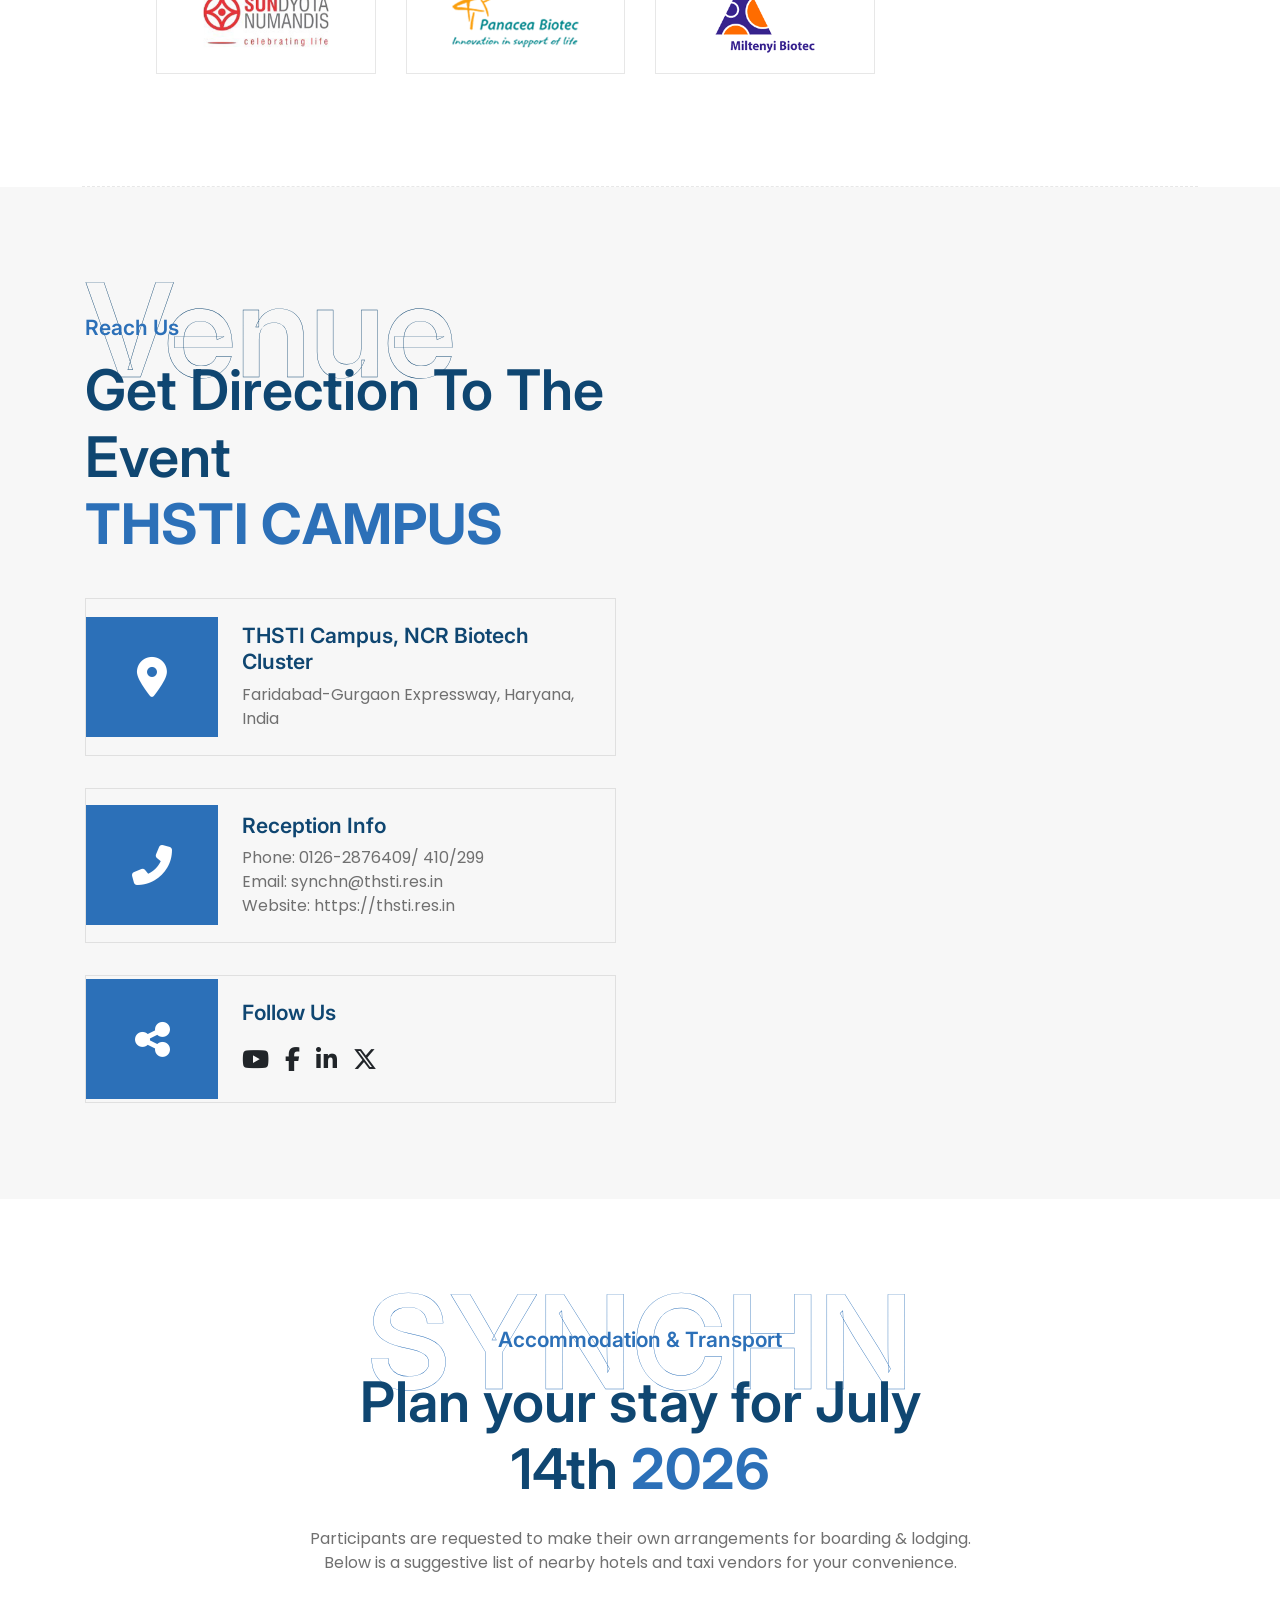
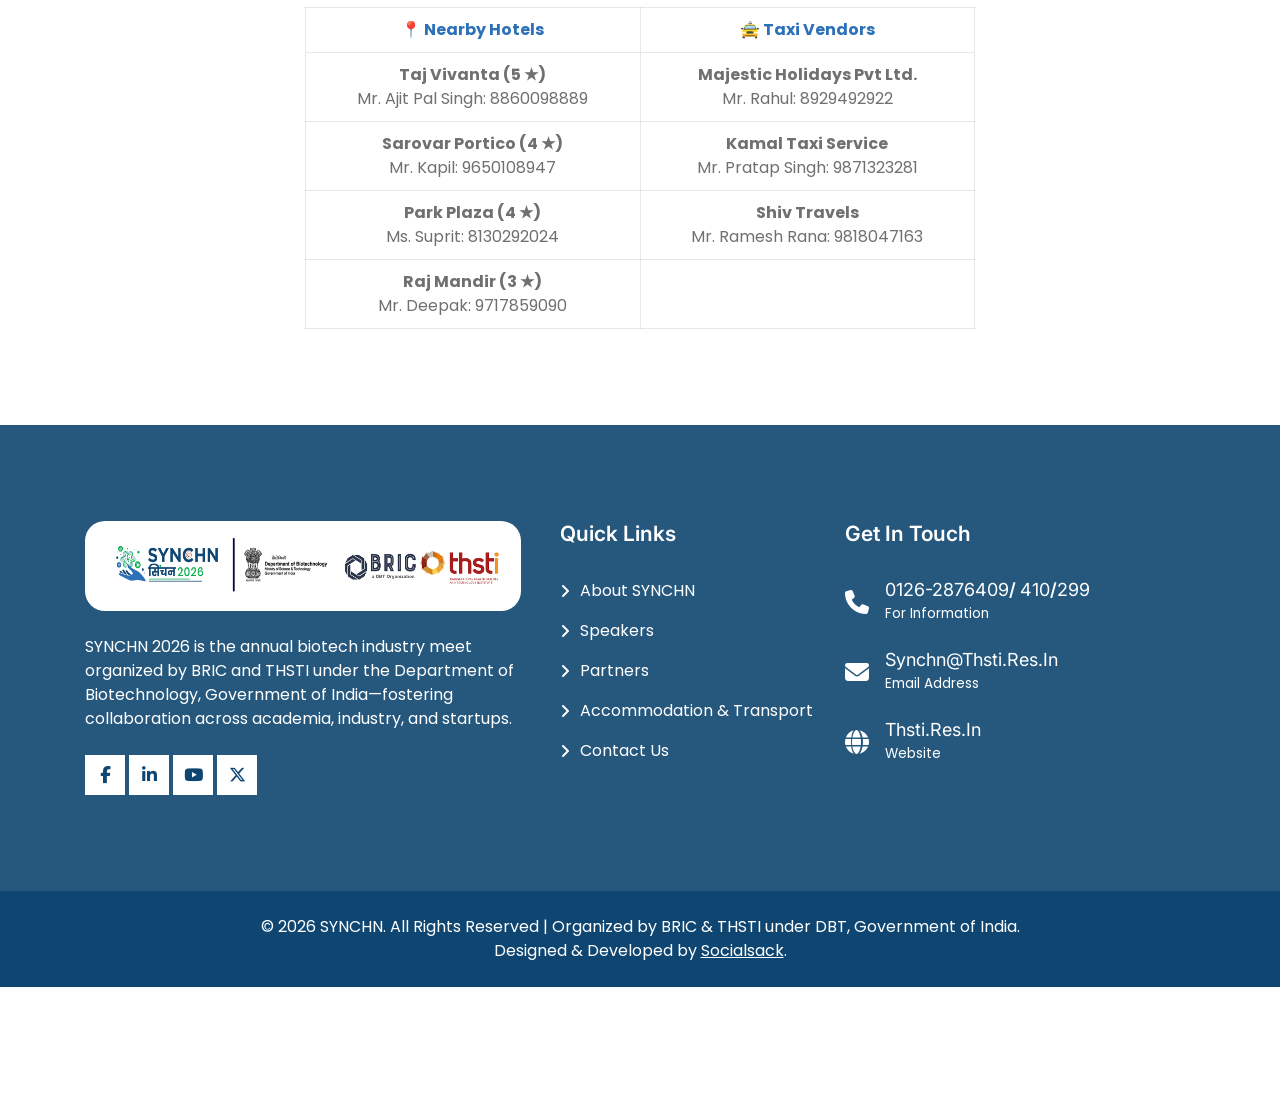
==== commit eccc5b62: "missing images handling landing page" ====
--- a/index.html
+++ b/index.html
@@ -428,23 +428,26 @@
  <!-- about-us ends -->
 
  <!-- our teams starts -->
- <section
- class="event-team"
- style="background-image: url(images/manbg.png)"
- id="speakers"
- >
- <div class="container">
- <div class="section-title mb-5 w-75 mx-auto text-center">
- <h3 class="h-title">Guest of Honour</h3>
- <h4 class="theme">Guest of Honour</h4>
- <div class="selector4" style="display: flex; justify-content: center">
- <h2 class="ah-headline mb-0">
+
+ <h2 class="ah-headline mb-0 text-center w-100">
  <span>Experts with </span>
  <span class="ah-words-wrapper white theme">
  <b class="is-visible textcap">Knowledge</b>
  <b>Knowledge</b>
  </span>
  </h2>
+
+ <section
+ class="event-team"
+ style="background-image: url(images/manbg.png)"
+ id="speakers"
+ >
+ <div class="container">
+ <div class="section-title mb-5 w-75 mx-auto text-center">
+ <h3 class="h-title">Guest of Honour</h3>
+ <h4 class="theme">Guest of Honour</h4>
+ <div class="selector4" style="display: flex; justify-content: center">
+ 
  </div>
  </div>
 
@@ -469,7 +472,7 @@
                  <img src="images/featuredSpeakers/c2.png" alt="team" />
                 </div>
                 <div class="team-content text-center p-4">
-                  <h4 class="mb-0 theme">M. Srinivas</h4>
+                  <h4 class="mb-0 theme">Dr. M. Srinivas</h4>
                   <p class="mb-3 white"> Member ,NITI Aayog</p>
                 </div>
                 <div class="overlay"></div>
@@ -484,7 +487,7 @@
                 <div class="team-content text-center p-4">
                   <h4 class="mb-0 theme">Dr. Rajesh S. Gokhale
 </h4>
-                  <p class="mb-3 white"> DBT</p>
+                  <p class="mb-3 white"> Secretary-DBT & DG-BRIC</p>
                 </div>
                 <div class="overlay"></div>
               </div>
@@ -512,7 +515,7 @@
                 <div class="team-content text-center p-4">
                   <h4 class="mb-0 theme">Dr. Shivkumar Kalyanaraman
 </h4>
-                  <p class="mb-3 white"> ANRF</p>
+                  <p class="mb-3 white">CEO, ANRF</p>
                 </div>
                 <div class="overlay"></div>
               </div>
@@ -781,19 +784,13 @@
  <h3 class="h-title">Experts</h3>
  <h4 class="theme">Esteemed Experts</h4>
  <div class="selector4" style="display: flex; justify-content: center">
- <h2 class="ah-headline mb-0">
- <span>Experts with </span>
- <span class="ah-words-wrapper white theme">
- <b class="is-visible textcap">Knowledge</b>
- <b>Knowledge</b>
- </span>
- </h2>
+ 
  </div>
  </div>
 
 
 <div class="team-main">
- <div class="row align-items-center justify-content-center">
+ <div class="row align-items-center justify-content-center pt-10">
  <div class="col-lg-3 col-md-6 mb-4">
               <div class="team-list position-relative">
                 <div class="team-image border-all p-2 bg-white">
@@ -830,7 +827,7 @@
                 <div class="team-content text-center p-4">
                   <h4 class="mb-0 theme">Dr. Umesh Shaligram
 </h4>
-                  <p class="mb-3 white"> Serum Institute of India</p>
+                  <p class="mb-3 white">ED-R&D, Serum Institute of India</p>
                 </div>
                 <div class="overlay"></div>
               </div>
@@ -853,12 +850,12 @@
             <div class="col-lg-3 col-md-6 mb-4">
               <div class="team-list position-relative">
                 <div class="team-image border-all p-2 bg-white">
-                 <img src="images/featuredSpeakers/c12.png" alt="team" />
+                 <img src="images/featuredSpeakers/alt.png" alt="team" />
                 </div>
                 <div class="team-content text-center p-4">
                   <h4 class="mb-0 theme">Dr. Jaydeep Gogtay
 </h4>
-                  <p class="mb-3 white">, CIPLA</p>
+                  <p class="mb-3 white"> CIPLA</p>
                 </div>
                 <div class="overlay"></div>
               </div>
@@ -873,7 +870,7 @@
                 <div class="team-content text-center p-4">
                   <h4 class="mb-0 theme">Dr. Vikram Mathews
 </h4>
-                  <p class="mb-3 white">, CMC</p>
+                  <p class="mb-3 white"> CMC</p>
                 </div>
                 <div class="overlay"></div>
               </div>
@@ -881,7 +878,7 @@
              <div class="col-lg-3 col-md-6 mb-4">
               <div class="team-list position-relative">
                 <div class="team-image border-all p-2 bg-white">
-                <img src="images/featuredSpeakers/c14.png" alt="team" />
+                <img src="images/featuredSpeakers/alt.png" alt="team" />
                 </div>
                 <div class="team-content text-center p-4">
                   <h4 class="mb-0 theme">Dr. Meta Roestenberg
@@ -920,7 +917,7 @@
              <div class="col-lg-3 col-md-6 mb-4">
               <div class="team-list position-relative">
                 <div class="team-image border-all p-2 bg-white">
-              <img src="images/featuredSpeakers/c17.png" alt="team" />
+              <img src="images/featuredSpeakers/alt.png" alt="team" />
                 </div>
                 <div class="team-content text-center p-4">
                   <h4 class="mb-0 theme">Dr. Satya Dash
@@ -946,7 +943,7 @@
              <div class="col-lg-3 col-md-6 mb-4">
               <div class="team-list position-relative">
                 <div class="team-image border-all p-2 bg-white">
-                <img src="images/featuredSpeakers/c19.png" alt="team" />
+                <img src="images/featuredSpeakers/alt.png" alt="team" />
                 </div>
                 <div class="team-content text-center p-4">
                   <h4 class="mb-0 theme">Dr. Anamika Gambhir
@@ -959,7 +956,7 @@
              <div class="col-lg-3 col-md-6 mb-4">
               <div class="team-list position-relative">
                 <div class="team-image border-all p-2 bg-white">
-                 <img src="images/featuredSpeakers/c20.png" alt="team" />
+                 <img src="images/featuredSpeakers/alt.png" alt="team" />
                 </div>
                 <div class="team-content text-center p-4">
                   <h4 class="mb-0 theme">Dr. Dhananjay Patankar
@@ -972,7 +969,7 @@
              <div class="col-lg-3 col-md-6 mb-4">
               <div class="team-list position-relative">
                 <div class="team-image border-all p-2 bg-white">
-                <img src="images/featuredSpeakers/c21.png" alt="team" />
+                <img src="images/featuredSpeakers/alt.png" alt="team" />
                 </div>
                 <div class="team-content text-center p-4">
                   <h4 class="mb-0 theme">Dr. Kavita Singh</h4>
